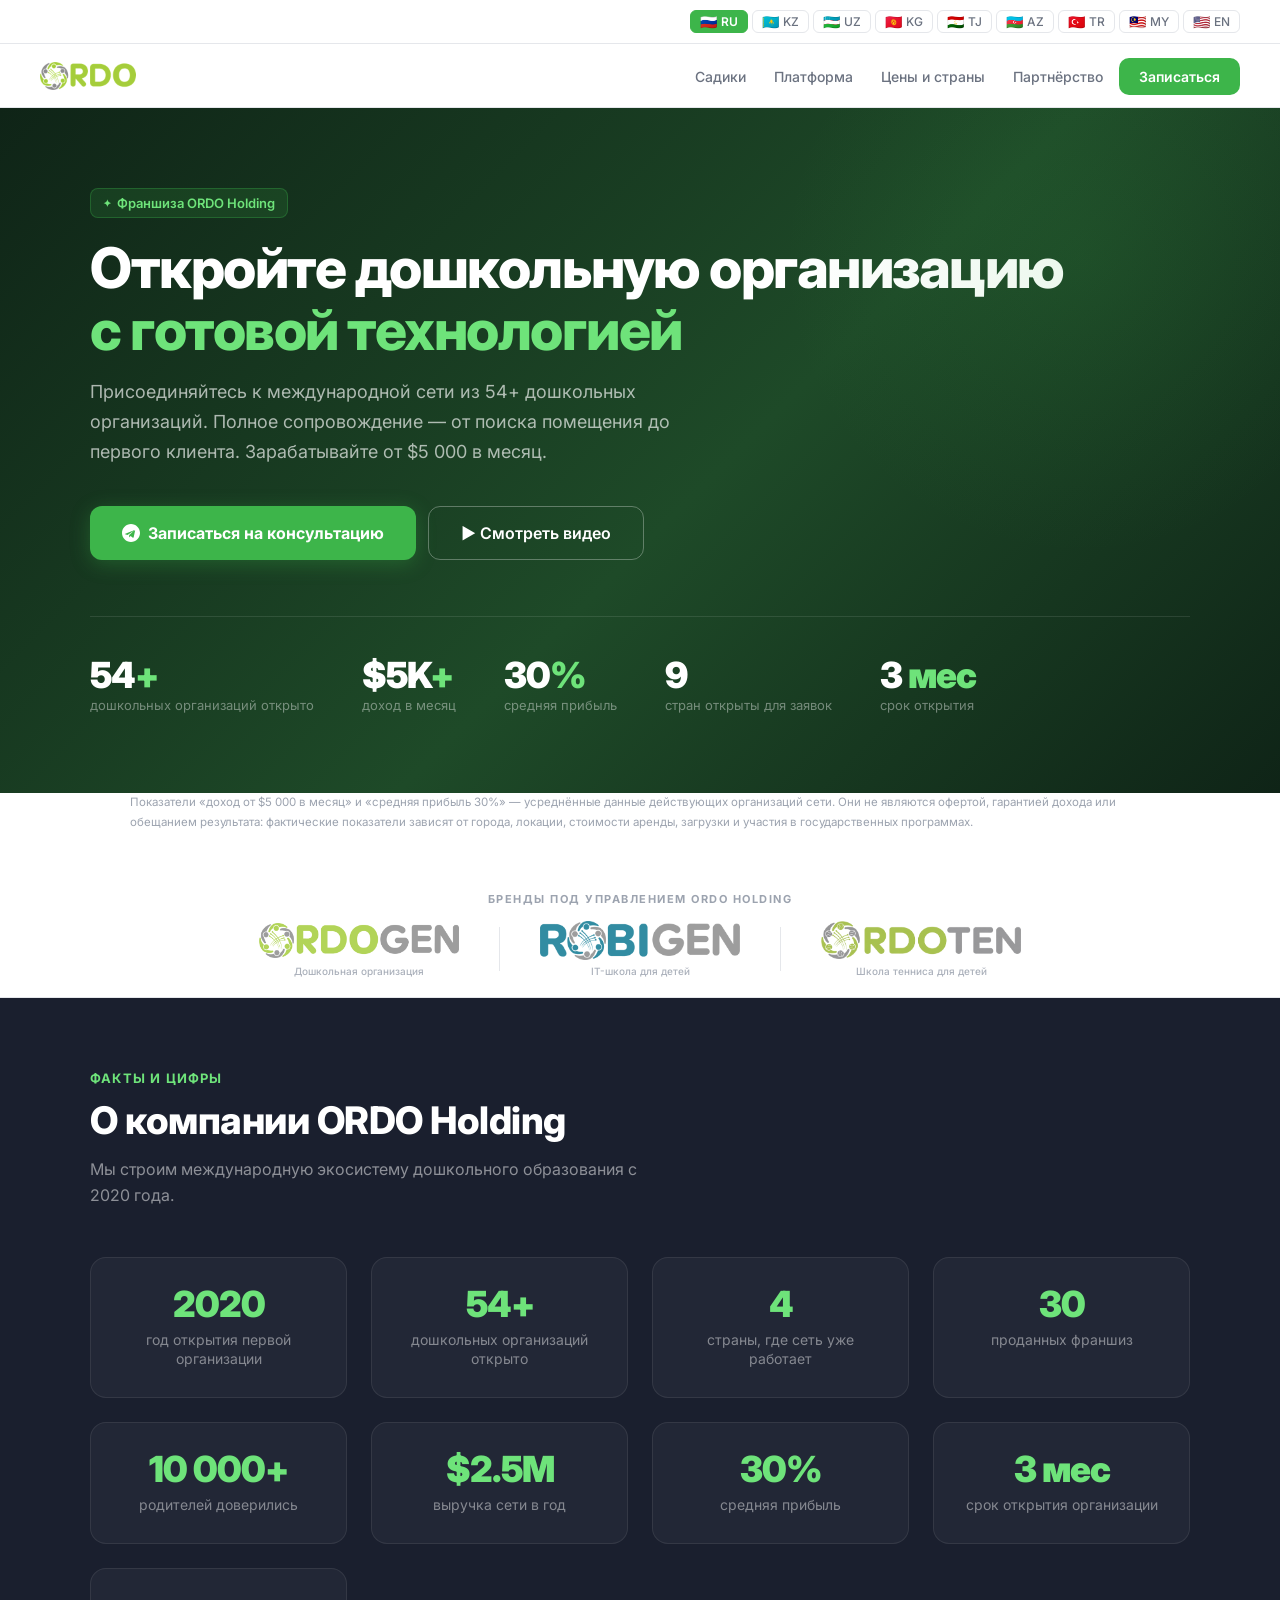
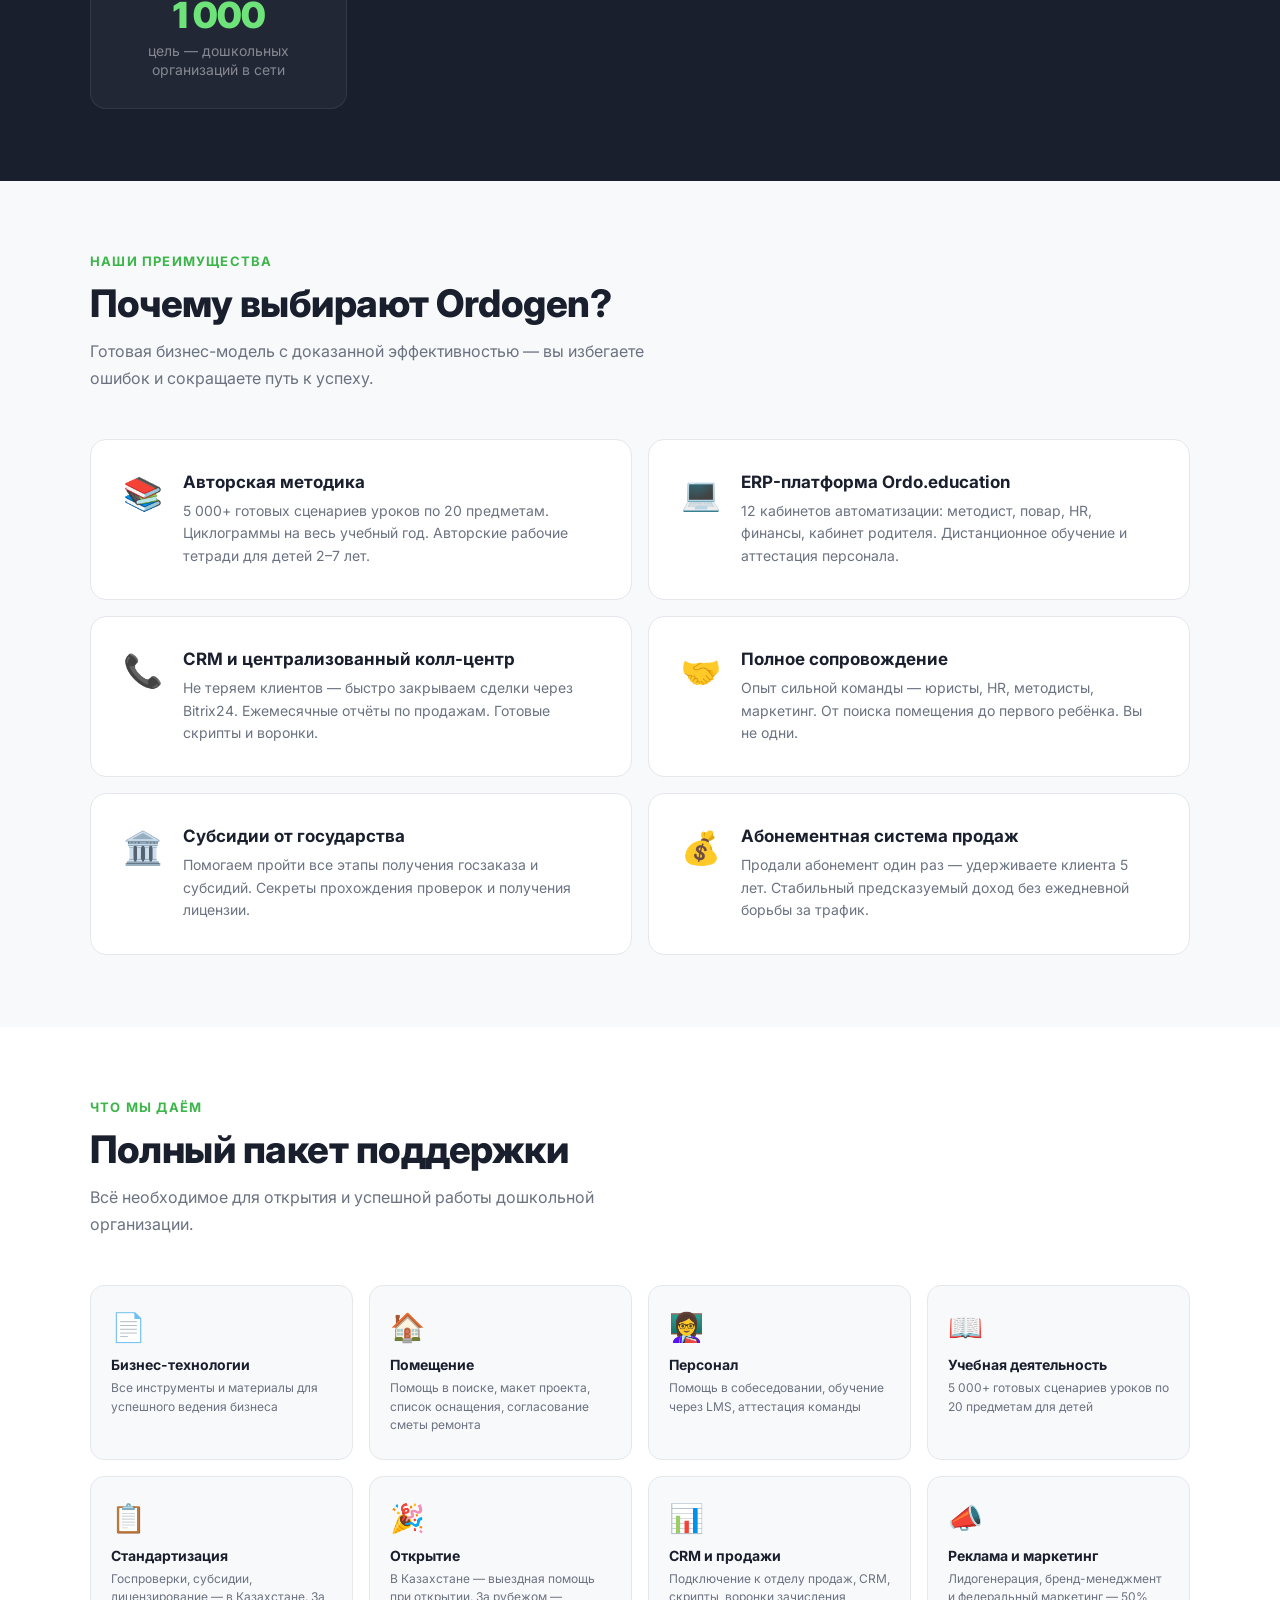
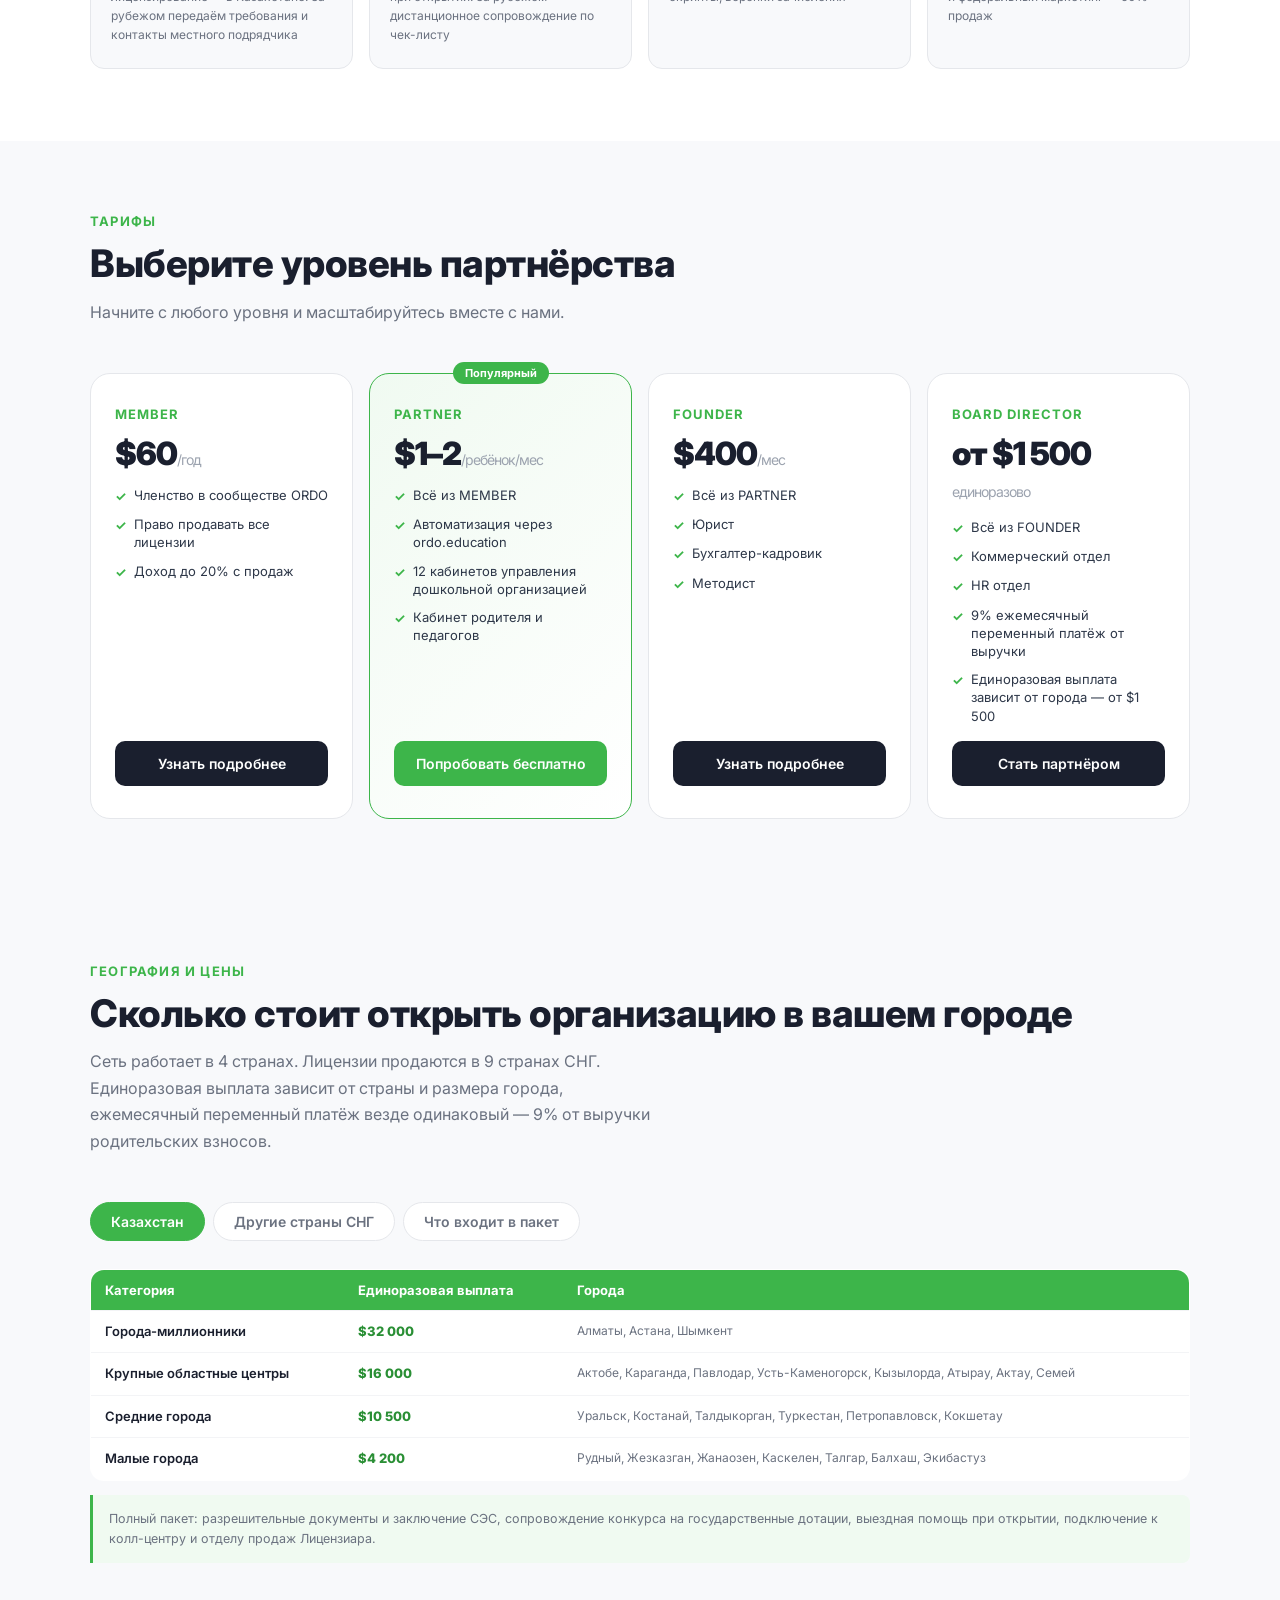
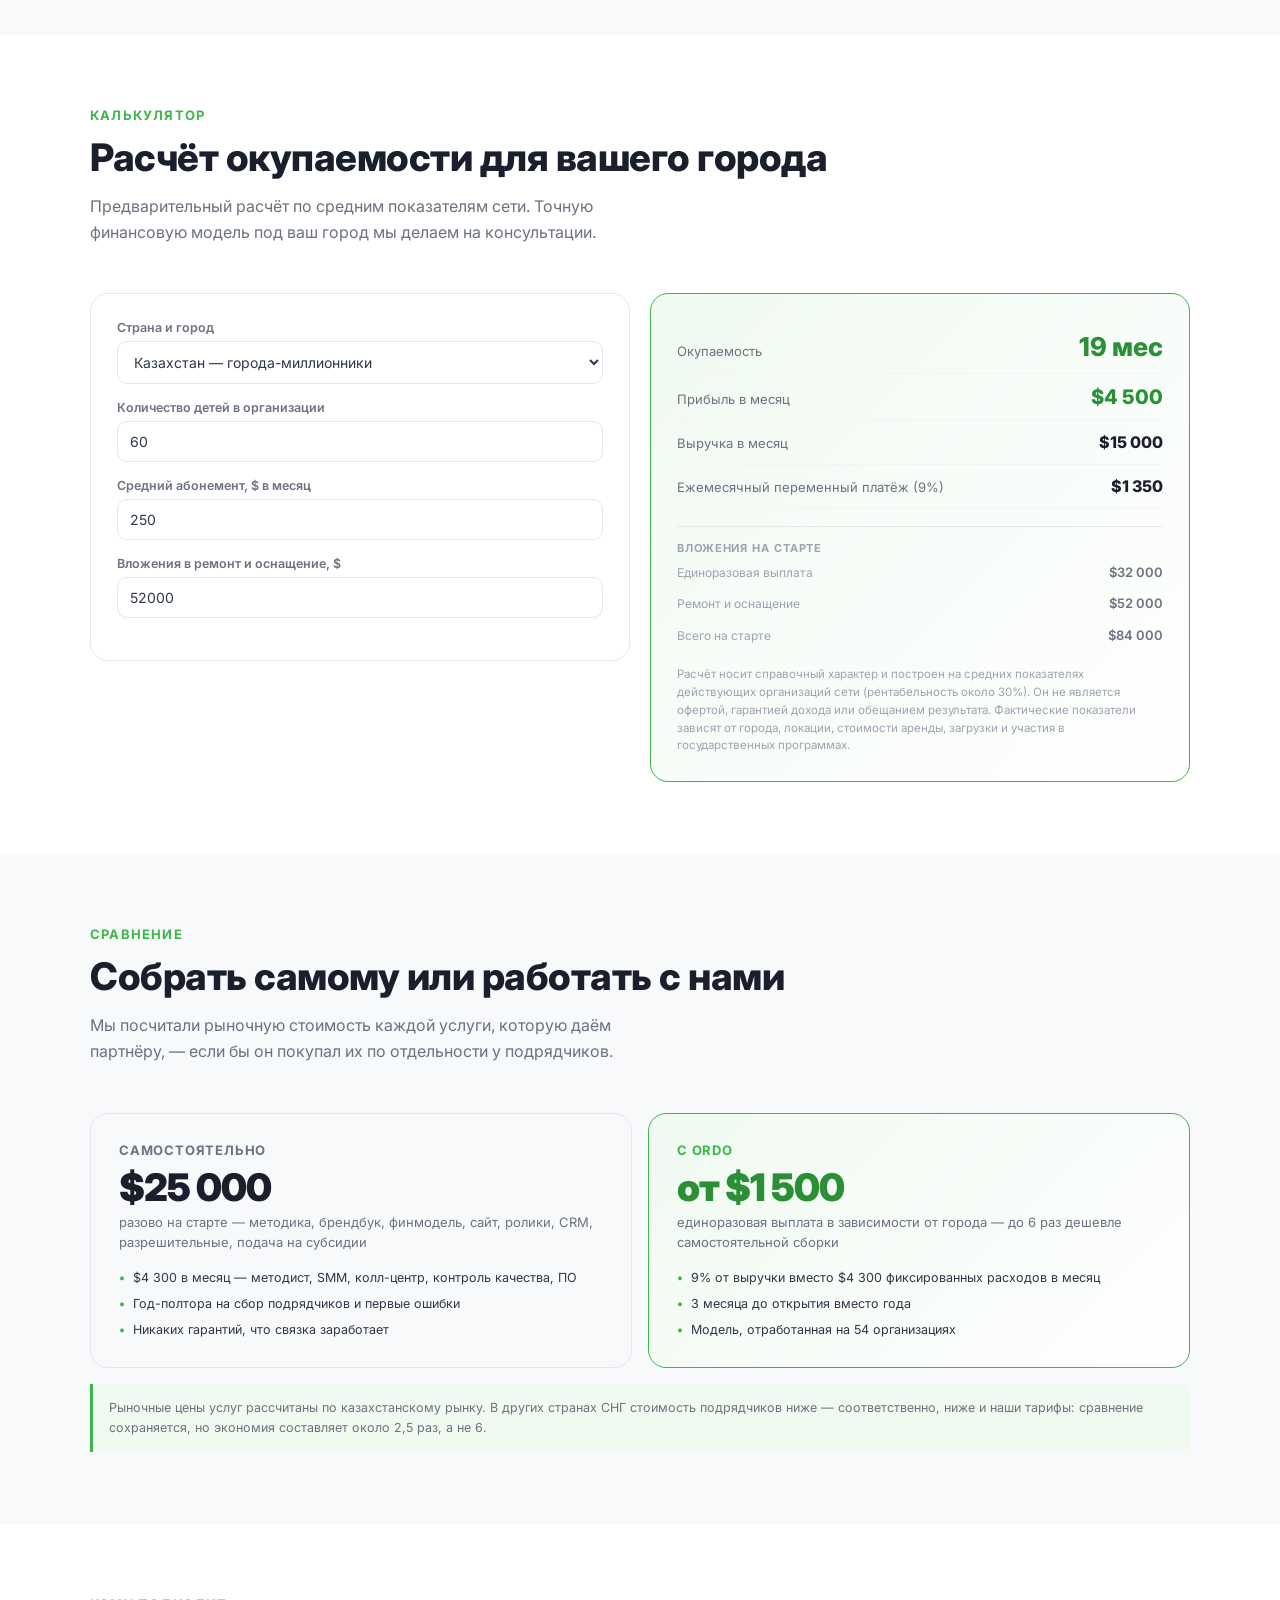
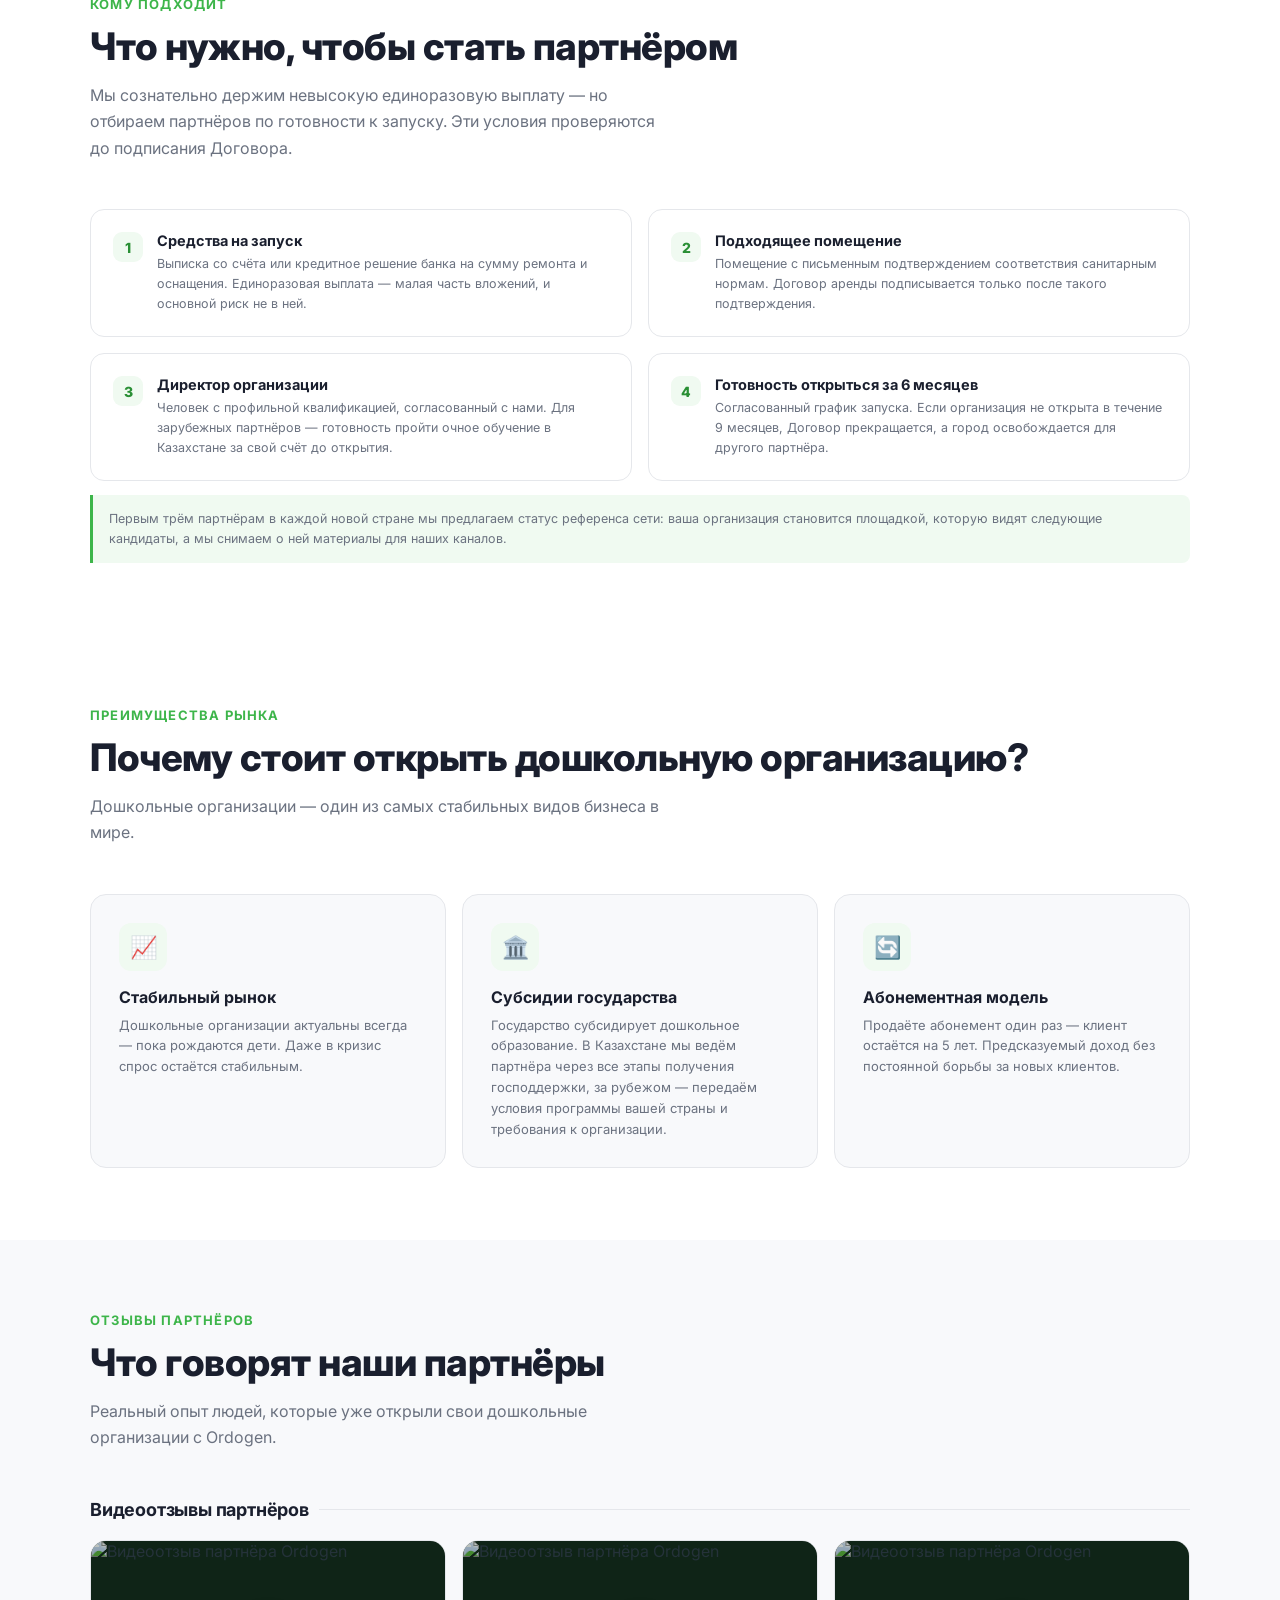
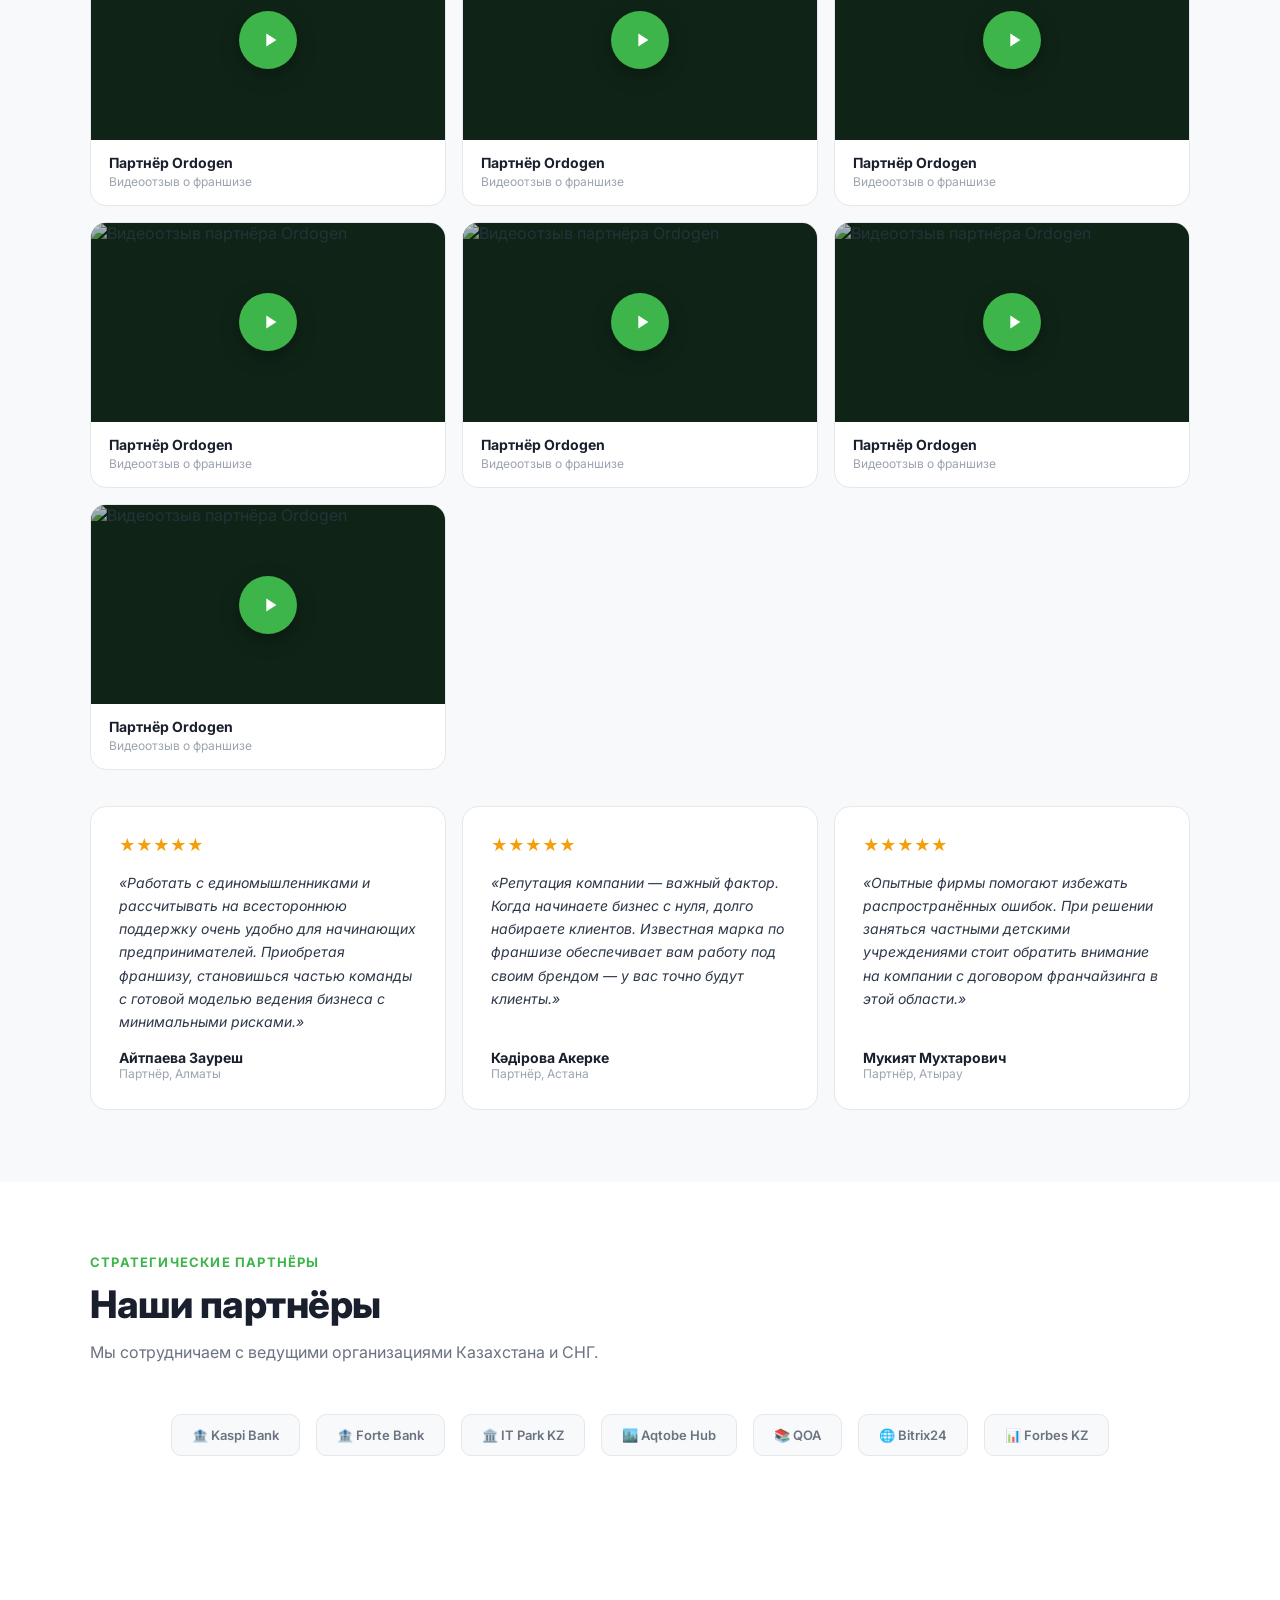
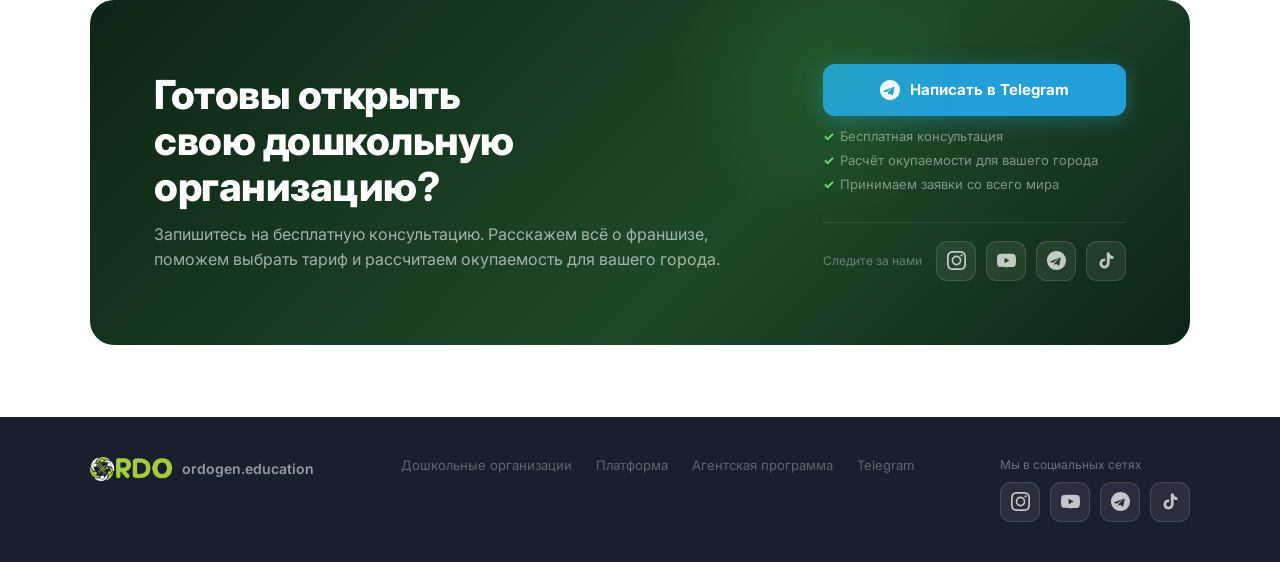
==== index.html @ 7f5507ae "Add files via upload" ====
<!DOCTYPE html>
<html lang="ru">
<head>
<meta charset="UTF-8">
<meta name="viewport" content="width=device-width, initial-scale=1.0">
<title>Франшиза Ordogen — ORDO Holding</title>
<meta name="description" content="Откройте дошкольную организацию с франшизой Ordogen. Доход от $5 000/мес. 54 дошкольных организации в 4 странах. Полное сопровождение.">
<link href="https://fonts.googleapis.com/css2?family=Inter:wght@300;400;500;600;700;800;900&display=swap" rel="stylesheet">
<style>
:root{
  --green:#3db54a;--green-d:#2a8f35;--green-l:#f0faf1;--green-m:#d4f0d7;
  --blue:#4a90d9;--dark:#1a1f2e;--text:#2d3748;--gray:#6b7280;
  --lgray:#9ca3af;--bg:#f8f9fb;--white:#fff;--border:#e5e7eb;
  --border-l:#f3f4f6;--gold:#f59e0b;
}
*{margin:0;padding:0;box-sizing:border-box;}
html{scroll-behavior:smooth;}
body{font-family:'Inter',sans-serif;color:var(--text);background:var(--white);overflow-x:hidden;-webkit-font-smoothing:antialiased;}

/* TOP BAR */
.top-bar{background:var(--white);border-bottom:1px solid var(--border);padding:0 40px;height:44px;display:flex;align-items:center;justify-content:space-between;}
.top-bar-left{display:flex;align-items:center;gap:6px;font-size:13px;color:var(--gray);}
.top-bar{justify-content:flex-end;}
.lang-group{display:flex;align-items:center;gap:4px;flex-wrap:wrap;}
.lang-btn{background:transparent;border:1px solid var(--border);color:var(--gray);padding:3px 9px;border-radius:6px;cursor:pointer;font-family:'Inter',sans-serif;font-size:12px;font-weight:500;transition:all .15s;display:flex;align-items:center;gap:4px;}
.lang-btn:hover{border-color:var(--green);color:var(--green);}
.lang-btn.active{background:var(--green);border-color:var(--green);color:#fff;font-weight:600;}
.lang-flag{font-size:14px;line-height:1;}

/* NAV */
nav{background:rgba(255,255,255,.95);backdrop-filter:blur(10px);border-bottom:1px solid var(--border);padding:0 40px;height:64px;display:flex;align-items:center;justify-content:space-between;position:sticky;top:0;z-index:100;}
.nav-logo{text-decoration:none;display:block;height:28px;width:96px;background:url('[data-uri]') no-repeat left center/contain;font-size:0;line-height:0;color:transparent;flex-shrink:0;}
.nav-links{display:flex;align-items:center;gap:4px;list-style:none;}
.nav-links a{text-decoration:none;color:var(--gray);font-size:14px;font-weight:500;padding:6px 12px;border-radius:8px;transition:all .15s;}
.nav-links a:hover{color:var(--dark);background:var(--bg);}
.nav-cta{background:var(--green);color:#fff!important;padding:10px 20px!important;border-radius:10px!important;font-weight:600!important;}
.nav-cta:hover{background:var(--green-d)!important;}

/* HERO */
.hero{background:linear-gradient(135deg,#0f2417 0%,#1e4a28 55%,#0f2417 100%);padding:80px 40px;position:relative;overflow:hidden;}
.hero::before{content:'';position:absolute;top:-150px;right:-100px;width:600px;height:600px;background:radial-gradient(circle,rgba(61,181,74,.1) 0%,transparent 70%);border-radius:50%;pointer-events:none;}
.hero-inner{max-width:1100px;margin:0 auto;}
.hero-tag{display:inline-flex;align-items:center;gap:6px;background:rgba(61,181,74,.15);border:1px solid rgba(61,181,74,.3);color:#6ee37a;font-size:13px;font-weight:600;padding:6px 12px;border-radius:8px;margin-bottom:20px;}
.hero-tag::before{content:'✦';font-size:10px;}
.hero h1{font-size:clamp(30px,5vw,56px);font-weight:800;color:#fff;line-height:1.1;letter-spacing:-1.5px;margin-bottom:16px;}
.hero h1 .green{color:#6ee37a;}
.hero-sub{font-size:18px;color:rgba(255,255,255,.65);line-height:1.65;max-width:600px;margin-bottom:40px;}
.hero-btns{display:flex;gap:12px;flex-wrap:wrap;margin-bottom:56px;}
.btn-primary{background:var(--green);color:#fff;padding:16px 32px;border-radius:12px;font-size:16px;font-weight:700;text-decoration:none;display:inline-flex;align-items:center;gap:8px;transition:all .2s;box-shadow:0 4px 20px rgba(61,181,74,.3);}
.btn-primary:hover{background:var(--green-d);transform:translateY(-1px);}
.btn-outline-w{background:transparent;color:#fff;padding:16px 32px;border-radius:12px;border:1.5px solid rgba(255,255,255,.3);font-size:16px;font-weight:600;text-decoration:none;transition:all .2s;}
.btn-outline-w:hover{border-color:#fff;background:rgba(255,255,255,.08);}
.hero-stats{display:flex;gap:48px;flex-wrap:wrap;padding-top:40px;border-top:1px solid rgba(255,255,255,.1);}
.hero-stat-num{font-size:36px;font-weight:900;color:#fff;letter-spacing:-1px;line-height:1;}
.hero-stat-num .green{color:#6ee37a;}
.hero-stat-label{font-size:13px;color:rgba(255,255,255,.4);margin-top:4px;}

/* SECTION */
.section{padding:72px 40px;}
.si{max-width:1100px;margin:0 auto;}
.sl{font-size:13px;font-weight:700;letter-spacing:1.2px;text-transform:uppercase;color:var(--green);margin-bottom:12px;}
.st{font-size:clamp(24px,3vw,38px);font-weight:800;color:var(--dark);line-height:1.2;letter-spacing:-.5px;margin-bottom:12px;}
.ss{font-size:16px;color:var(--gray);line-height:1.65;max-width:580px;margin-bottom:48px;}

/* NUMBERS */
.nums{background:var(--dark);}
.nums .sl{color:#6ee37a;}
.nums .st{color:#fff;}
.nums .ss{color:rgba(255,255,255,.5);}
.nums-grid{display:grid;grid-template-columns:repeat(4,1fr);gap:24px;margin-top:0;}
.num-card{background:rgba(255,255,255,.04);border:1px solid rgba(255,255,255,.08);border-radius:16px;padding:28px 24px;text-align:center;transition:all .2s;}
.num-card:hover{background:rgba(61,181,74,.08);border-color:rgba(61,181,74,.3);}
.num-val{font-size:36px;font-weight:900;color:#6ee37a;letter-spacing:-1px;line-height:1;margin-bottom:8px;}
.num-label{font-size:14px;color:rgba(255,255,255,.45);line-height:1.4;}

/* WHY */
.why{background:var(--bg);}
.why-grid{display:grid;grid-template-columns:repeat(2,1fr);gap:16px;}
.why-card{background:var(--white);border:1.5px solid var(--border);border-radius:16px;padding:32px;display:flex;gap:20px;transition:all .2s;}
.why-card:hover{border-color:var(--green);background:var(--green-l);}
.why-icon{font-size:32px;flex-shrink:0;margin-top:2px;}
.why-card h3{font-size:17px;font-weight:700;color:var(--dark);margin-bottom:8px;}
.why-card p{font-size:14px;color:var(--gray);line-height:1.6;}

/* SERVICES */
.services{background:var(--white);}
.serv-grid{display:grid;grid-template-columns:repeat(4,1fr);gap:16px;}
.serv-card{background:var(--bg);border:1.5px solid var(--border);border-radius:14px;padding:24px 20px;transition:all .2s;}
.serv-card:hover{border-color:var(--green);background:var(--green-l);transform:translateY(-2px);}
.serv-icon{font-size:28px;margin-bottom:12px;}
.serv-card h4{font-size:14px;font-weight:700;color:var(--dark);margin-bottom:6px;}
.serv-card p{font-size:12px;color:var(--gray);line-height:1.55;}

/* PRICING */
.pricing{background:var(--bg);}
.price-grid{display:grid;grid-template-columns:repeat(4,1fr);gap:16px;}
.price-card{background:var(--white);border:1.5px solid var(--border);border-radius:20px;padding:32px 24px;display:flex;flex-direction:column;gap:16px;transition:all .2s;position:relative;}
.price-card:hover{transform:translateY(-4px);box-shadow:0 12px 40px rgba(0,0,0,.1);}
.price-card.featured{border-color:var(--green);background:linear-gradient(135deg,var(--green-l) 0%,#fff 100%);}
.price-card.featured::before{content:'Популярный';position:absolute;top:-12px;left:50%;transform:translateX(-50%);background:var(--green);color:#fff;font-size:11px;font-weight:700;padding:4px 12px;border-radius:100px;white-space:nowrap;}
.price-tier{font-size:13px;font-weight:700;letter-spacing:1px;text-transform:uppercase;color:var(--green);}
.price-val{font-size:32px;font-weight:900;color:var(--dark);letter-spacing:-1px;line-height:1;}
.price-val span{font-size:14px;font-weight:400;color:var(--lgray);}
.price-features{display:flex;flex-direction:column;gap:10px;flex:1;}
.price-feat{font-size:13px;color:var(--text);display:flex;align-items:flex-start;gap:8px;line-height:1.4;}
.price-feat::before{content:'✓';color:var(--green);font-weight:700;flex-shrink:0;margin-top:1px;}
.price-btn{background:var(--green);color:#fff;padding:14px;border-radius:10px;text-align:center;text-decoration:none;font-weight:600;font-size:14px;transition:all .2s;display:block;}
.price-btn:hover{background:var(--green-d);}
.price-card:not(.featured) .price-btn{background:var(--dark);}
.price-card:not(.featured) .price-btn:hover{background:#374151;}

/* ADVANTAGES */
.advantages{background:var(--white);}
.adv-grid{display:grid;grid-template-columns:repeat(3,1fr);gap:16px;}
.adv-card{background:var(--bg);border:1.5px solid var(--border);border-radius:16px;padding:28px;transition:all .2s;}
.adv-card:hover{border-color:var(--green);background:var(--green-l);}
.adv-icon{width:48px;height:48px;background:var(--green-l);border-radius:12px;display:flex;align-items:center;justify-content:center;font-size:22px;margin-bottom:16px;}
.adv-card h4{font-size:16px;font-weight:700;color:var(--dark);margin-bottom:8px;}
.adv-card p{font-size:13px;color:var(--gray);line-height:1.6;}

/* REVIEWS */
.reviews{background:var(--bg);}
.rev-grid{display:grid;grid-template-columns:repeat(3,1fr);gap:16px;}
.rev-card{background:var(--white);border:1.5px solid var(--border);border-radius:16px;padding:28px;display:flex;flex-direction:column;gap:16px;}
.rev-stars{color:var(--gold);font-size:16px;}
.rev-text{font-size:14px;color:var(--text);line-height:1.65;flex:1;font-style:italic;}
.rev-author{font-size:14px;font-weight:700;color:var(--dark);}
.rev-role{font-size:12px;color:var(--lgray);}

/* PARTNERS */
.partners{background:var(--white);}
.partners-logos{display:flex;flex-wrap:wrap;gap:16px;align-items:center;justify-content:center;margin-top:0;}
.partner-logo{background:var(--bg);border:1px solid var(--border);border-radius:10px;padding:12px 20px;font-size:13px;font-weight:600;color:var(--gray);display:flex;align-items:center;gap:6px;}

/* CTA */
.cta-s{padding:72px 40px;background:var(--white);}
.cta-box{background:linear-gradient(135deg,#0f2417 0%,#1e4a28 60%,#0f2417 100%);border-radius:24px;padding:64px;display:grid;grid-template-columns:1fr auto;gap:48px;align-items:center;position:relative;overflow:hidden;max-width:1100px;margin:0 auto;}
.cta-box::before{content:'';position:absolute;top:-80px;right:20%;width:300px;height:300px;background:radial-gradient(circle,rgba(61,181,74,.15) 0%,transparent 70%);border-radius:50%;}
.cta-text h2{font-size:clamp(24px,3.5vw,40px);font-weight:800;color:#fff;letter-spacing:-.5px;line-height:1.15;margin-bottom:12px;}
.cta-text p{font-size:16px;color:rgba(255,255,255,.6);line-height:1.6;}
.cta-actions{display:flex;flex-direction:column;gap:12px;min-width:260px;}
.btn-tg{background:#229ED9;color:#fff;padding:16px 28px;border-radius:12px;font-size:15px;font-weight:700;text-decoration:none;display:inline-flex;align-items:center;gap:10px;justify-content:center;box-shadow:0 4px 20px rgba(34,158,217,.4);transition:all .2s;}
.btn-tg:hover{background:#1a8bc2;transform:translateY(-1px);}
.btn-tg svg{width:20px;height:20px;fill:#fff;flex-shrink:0;}
.trust-items{display:flex;flex-direction:column;gap:8px;}
.trust-item{font-size:13px;color:rgba(255,255,255,.45);display:flex;align-items:center;gap:6px;}
.trust-item::before{content:'✓';color:#6ee37a;font-weight:700;}

/* FOOTER */
footer{background:var(--dark);padding:40px;}
.footer-in{max-width:1100px;margin:0 auto;display:flex;justify-content:space-between;align-items:center;flex-wrap:wrap;gap:16px;}
.footer-logo{display:flex;align-items:center;gap:10px;font-size:14px;font-weight:600;color:rgba(255,255,255,.55);}
.footer-logo i{display:block;height:24px;width:82px;background:url('[data-uri]') no-repeat left center/contain;flex-shrink:0;}
.footer-links{display:flex;gap:24px;flex-wrap:wrap;}
.footer-links a{font-size:13px;color:rgba(255,255,255,.3);text-decoration:none;transition:color .2s;}
.footer-links a:hover{color:rgba(255,255,255,.7);}

/* SOCIAL */
.social-row{display:flex;align-items:center;gap:10px;flex-wrap:wrap;}
.social-btn{width:40px;height:40px;border-radius:11px;display:flex;align-items:center;justify-content:center;background:rgba(255,255,255,.07);border:1px solid rgba(255,255,255,.12);transition:all .18s;text-decoration:none;}
.social-btn svg{width:19px;height:19px;fill:rgba(255,255,255,.72);transition:fill .18s;}
.social-btn:hover{background:var(--green);border-color:var(--green);transform:translateY(-2px);}
.social-btn:hover svg{fill:#fff;}
.social-label{font-size:12px;color:rgba(255,255,255,.35);margin-right:4px;}
.cta-social{display:flex;align-items:center;gap:10px;flex-wrap:wrap;margin-top:18px;padding-top:18px;border-top:1px solid rgba(255,255,255,.1);}
.footer-in{align-items:flex-start;}
.footer-social{display:flex;flex-direction:column;gap:10px;}
@media(max-width:768px){.footer-social{width:100%;}}

/* VIDEO REVIEWS */
.vid-head{display:flex;align-items:center;gap:10px;margin:4px 0 20px;}
.vid-head h3{font-size:18px;font-weight:700;color:var(--dark);letter-spacing:-.2px;}
.vid-head:after{content:"";flex:1;height:1px;background:var(--border);}
.vid-grid{display:grid;grid-template-columns:repeat(3,1fr);gap:16px;margin-bottom:36px;}
.vid-card{background:var(--white);border:1.5px solid var(--border);border-radius:16px;overflow:hidden;display:flex;flex-direction:column;transition:all .2s;}
.vid-card:hover{border-color:var(--green);box-shadow:0 10px 28px rgba(61,181,74,.13);transform:translateY(-2px);}
.vid-thumb{position:relative;width:100%;aspect-ratio:16/9;background:#0f2417;cursor:pointer;overflow:hidden;}
.vid-thumb img{width:100%;height:100%;object-fit:cover;display:block;transition:transform .35s;}
.vid-card:hover .vid-thumb img{transform:scale(1.05);}
.vid-thumb iframe{width:100%;height:100%;border:0;display:block;}
.vid-play{position:absolute;inset:0;display:flex;align-items:center;justify-content:center;background:rgba(15,36,23,.28);transition:background .2s;}
.vid-thumb:hover .vid-play{background:rgba(15,36,23,.44);}
.vid-play span{width:58px;height:58px;border-radius:50%;background:var(--green);display:flex;align-items:center;justify-content:center;box-shadow:0 6px 20px rgba(0,0,0,.32);transition:transform .2s;}
.vid-thumb:hover .vid-play span{transform:scale(1.08);}
.vid-play svg{width:22px;height:22px;fill:#fff;margin-left:3px;}
.vid-meta{padding:14px 18px 16px;display:flex;flex-direction:column;gap:3px;}
.vid-name{font-size:14px;font-weight:700;color:var(--dark);}
.vid-role{font-size:12px;color:var(--lgray);}
@media(max-width:1024px){.vid-grid{grid-template-columns:1fr 1fr;}}
@media(max-width:640px){.vid-grid{grid-template-columns:1fr;}}

/* RESPONSIVE */
@media(max-width:1024px){.nums-grid{grid-template-columns:repeat(2,1fr);}.price-grid{grid-template-columns:repeat(2,1fr);}.serv-grid{grid-template-columns:repeat(2,1fr);}}
@media(max-width:768px){.why-grid{grid-template-columns:1fr;}.adv-grid{grid-template-columns:1fr 1fr;}.rev-grid{grid-template-columns:1fr;}.cta-box{grid-template-columns:1fr;gap:32px;padding:40px;}.top-bar,.nav,.section,.hero,.cta-s{padding-left:20px;padding-right:20px;}footer{padding:32px 20px;}.footer-in{flex-direction:column;align-items:flex-start;}}
@media(max-width:540px){.nav-logo{height:23px;width:79px;}.footer-logo i{height:20px;width:69px;}.nums-grid{grid-template-columns:1fr 1fr;}.price-grid{grid-template-columns:1fr;}.serv-grid{grid-template-columns:1fr 1fr;}.adv-grid{grid-template-columns:1fr;}.hero-stats{gap:24px;}}

/* === ГЕОГРАФИЯ И ЦЕНЫ === */
.geo-toggle{display:flex;gap:8px;margin-bottom:28px;flex-wrap:wrap;}
.geo-tab{background:var(--white);border:1.5px solid var(--border);color:var(--gray);padding:10px 20px;border-radius:100px;cursor:pointer;font-family:'Inter',sans-serif;font-size:14px;font-weight:600;transition:all .15s;}
.geo-tab:hover{border-color:var(--green);color:var(--green);}
.geo-tab.active{background:var(--green);border-color:var(--green);color:#fff;}
.geo-pane{display:none;}
.geo-pane.active{display:block;}
.ptable{width:100%;border-collapse:collapse;background:var(--white);border:1.5px solid var(--border);border-radius:14px;overflow:hidden;font-size:13px;}
.ptable thead th{background:var(--green);color:#fff;font-weight:700;text-align:left;padding:12px 14px;font-size:13px;}
.ptable td{padding:11px 14px;border-top:1px solid var(--border-l);color:var(--text);vertical-align:top;line-height:1.5;}
.ptable tbody tr:hover{background:var(--green-l);}
.ptable .pcat{font-weight:600;color:var(--dark);white-space:nowrap;}
.ptable .pprice{font-weight:800;color:var(--green-d);white-space:nowrap;}
.ptable .pcities{color:var(--gray);font-size:12px;}
.pnote{font-size:12.5px;color:var(--gray);line-height:1.6;margin-top:14px;padding:14px 16px;background:var(--green-l);border-left:3px solid var(--green);border-radius:0 8px 8px 0;}
.pnote.warn{background:#fff7ed;border-left-color:var(--gold);}

/* === КАЛЬКУЛЯТОР === */
.calc-wrap{display:grid;grid-template-columns:1fr 1fr;gap:20px;align-items:start;}
.calc-box{background:var(--white);border:1.5px solid var(--border);border-radius:18px;padding:26px;}
.calc-box.res{background:linear-gradient(135deg,var(--green-l) 0%,#fff 100%);border-color:var(--green);}
.calc-field{margin-bottom:16px;}
.calc-field label{display:block;font-size:12.5px;font-weight:600;color:var(--gray);margin-bottom:6px;}
.calc-field select,.calc-field input{width:100%;padding:11px 12px;border:1.5px solid var(--border);border-radius:10px;font-family:'Inter',sans-serif;font-size:14px;color:var(--text);background:var(--white);}
.calc-field select:focus,.calc-field input:focus{outline:none;border-color:var(--green);}
.calc-row{display:flex;justify-content:space-between;align-items:baseline;padding:11px 0;border-bottom:1px solid var(--border-l);gap:12px;}
.calc-row:last-child{border-bottom:none;}
.calc-row .k{font-size:13px;color:var(--gray);line-height:1.4;}
.calc-row .v{font-size:16px;font-weight:800;color:var(--dark);white-space:nowrap;}
.calc-row.hero-row .v{font-size:26px;color:var(--green-d);}
.calc-row.big-row .v{font-size:20px;color:var(--green-d);}
.calc-sec{font-size:11px;font-weight:700;letter-spacing:.9px;text-transform:uppercase;color:var(--lgray);margin:18px 0 2px;padding-top:14px;border-top:1px solid var(--border);}
.calc-row.sub{padding:7px 0;border-bottom:none;}
.calc-row.sub .k{font-size:12px;color:var(--lgray);}
.calc-row.sub .v{font-size:13px;font-weight:600;color:var(--gray);}
.calc-row.save .v{color:var(--green-d);}
.calc-disc{font-size:11.5px;color:var(--lgray);line-height:1.55;margin-top:14px;}

/* === СРАВНЕНИЕ === */
.cmp-grid{display:grid;grid-template-columns:1fr 1fr;gap:16px;margin-bottom:16px;}
.cmp-card{border-radius:18px;padding:28px;border:1.5px solid var(--border);background:var(--bg);}
.cmp-card.win{border-color:var(--green);background:linear-gradient(135deg,var(--green-l) 0%,#fff 100%);}
.cmp-h{font-size:13px;font-weight:700;letter-spacing:.8px;text-transform:uppercase;color:var(--gray);margin-bottom:10px;}
.cmp-card.win .cmp-h{color:var(--green);}
.cmp-v{font-size:38px;font-weight:900;color:var(--dark);letter-spacing:-1px;line-height:1;margin-bottom:6px;}
.cmp-card.win .cmp-v{color:var(--green-d);}
.cmp-s{font-size:13px;color:var(--gray);line-height:1.6;}
.cmp-list{display:flex;flex-direction:column;gap:8px;margin-top:16px;}
.cmp-li{font-size:12.5px;color:var(--text);display:flex;gap:8px;line-height:1.45;}
.cmp-li::before{content:'•';color:var(--green);font-weight:700;}

/* === КВАЛИФИКАЦИЯ === */
.q-grid{display:grid;grid-template-columns:repeat(2,1fr);gap:16px;}
.q-card{background:var(--white);border:1.5px solid var(--border);border-radius:14px;padding:22px;display:flex;gap:14px;align-items:flex-start;}
.q-num{width:30px;height:30px;border-radius:9px;background:var(--green-l);color:var(--green-d);font-weight:800;font-size:14px;display:flex;align-items:center;justify-content:center;flex-shrink:0;}
.q-card h4{font-size:14.5px;font-weight:700;color:var(--dark);margin-bottom:5px;}
.q-card p{font-size:12.5px;color:var(--gray);line-height:1.6;}
.disclaimer{max-width:1100px;margin:0 auto;padding:0 40px 40px;font-size:11.5px;color:var(--lgray);line-height:1.7;}
@media(max-width:900px){
  .calc-wrap,.cmp-grid,.q-grid{grid-template-columns:1fr;}
  .ptable{font-size:12px;}
  .ptable td,.ptable thead th{padding:9px 10px;}
  .ptable .pcities{display:none;}
}


/* ============ МОБИЛЬНАЯ АДАПТАЦИЯ ============ */
html,body{max-width:100%;overflow-x:hidden;}
img,svg,iframe,video,table{max-width:100%;}
.si,.hero-inner,.footer-in,.cta-box{min-width:0;}
.price-card,.serv-card,.adv-card,.rev-card,.q-card,.cmp-card,.calc-box,.num-card{min-width:0;}

@media(max-width:900px){
  /* верхняя панель языков */
  .top-bar{height:auto;min-height:40px;padding:5px 14px;justify-content:center;}
  .lang-group{justify-content:center;gap:3px;}
  .lang-btn{padding:3px 7px;font-size:11px;}
  .lang-flag{font-size:12px;}

  /* навигация: две строки вместо переполнения */
  nav{height:auto;min-height:56px;padding:8px 16px;flex-wrap:wrap;row-gap:6px;}
  .nav-links{flex-wrap:wrap;justify-content:flex-end;gap:2px;}
  .nav-links a{font-size:13px;padding:5px 8px;}
  .nav-cta{padding:8px 14px!important;font-size:13px;}

  /* герой */
  .hero{padding:44px 18px;}
  .hero h1{font-size:clamp(26px,7vw,38px);}
  .hero-sub{font-size:15px;}
  .hero-btns{margin-bottom:36px;gap:10px;}
  .hero-btns a{width:100%;justify-content:center;}
  .hero-stats{gap:20px 28px;padding-top:28px;}
  .hero-stat-num{font-size:30px;}
  .hero-stat-label{font-size:12px;}

  /* секции */
  .section,.cta-s{padding:44px 18px;}
  .st{font-size:clamp(22px,5.5vw,30px);}
  .ss{font-size:15px;margin-bottom:28px;}
  .disclaimer{padding:0 18px 28px;}

  /* сетки */
  .nums-grid,.serv-grid,.adv-grid,.why-grid,.price-grid,.rev-grid,
  .calc-wrap,.cmp-grid,.q-grid{grid-template-columns:1fr!important;}
  .nums-grid,.serv-grid{grid-template-columns:1fr 1fr!important;}
  .num-val{font-size:28px;}

  /* тарифные карточки */
  .price-card{padding:24px 20px;}
  .price-val{font-size:26px;}

  /* таблица цен: скрываем колонку городов целиком */
  .ptable{font-size:12.5px;}
  .ptable td,.ptable thead th{padding:9px 10px;}
  .ptable td:nth-child(3),.ptable th:nth-child(3){display:none;}
  .ptable .pcat{white-space:normal;}
  .geo-tab{padding:9px 14px;font-size:13px;flex:1 1 auto;}

  /* калькулятор: 16px против автозума iOS */
  .calc-box{padding:20px;}
  .calc-field select,.calc-field input{font-size:16px;}
  .calc-row .v{font-size:15px;}
  .calc-row.hero-row .v{font-size:22px;}

  /* сравнение и квалификация */
  .cmp-card{padding:22px;}
  .cmp-v{font-size:30px;}
  .q-card{padding:18px;}

  /* нижний блок */
  .cta-box{padding:32px 22px;border-radius:18px;gap:24px;}
  .cta-actions{min-width:0;width:100%;}
  .btn-tg{width:100%;}
  footer{padding:28px 18px;}
  .footer-links{gap:14px;}
}

@media(max-width:600px){
  /* на узких экранах текстовые пункты меню прячем, оставляем логотип и CTA */
  .nav-links li:not(:last-child){display:none;}
  nav{justify-content:space-between;}
  .hero-stats{gap:18px 24px;}
  .hero-stats>div{flex:1 1 40%;}
  .serv-grid,.nums-grid{grid-template-columns:1fr!important;}
  .partner-logo{font-size:12px;padding:9px 14px;}
  .vid-head h3{font-size:16px;}
}

</style>
</head>
<body>

<!-- TOP BAR -->
<div class="top-bar">
  <div class="top-bar-left"></div>
  <div class="lang-group">
    <button class="lang-btn active" onclick="setLang('ru',this)"><span class="lang-flag">🇷🇺</span>RU</button>
    <button class="lang-btn" onclick="setLang('kz',this)"><span class="lang-flag">🇰🇿</span>KZ</button>
    <button class="lang-btn" onclick="setLang('uz',this)"><span class="lang-flag">🇺🇿</span>UZ</button>
    <button class="lang-btn" onclick="setLang('ky',this)"><span class="lang-flag">🇰🇬</span>KG</button>
    <button class="lang-btn" onclick="setLang('tj',this)"><span class="lang-flag">🇹🇯</span>TJ</button>
    <button class="lang-btn" onclick="setLang('az',this)"><span class="lang-flag">🇦🇿</span>AZ</button>
    <button class="lang-btn" onclick="setLang('tr',this)"><span class="lang-flag">🇹🇷</span>TR</button>
    <button class="lang-btn" onclick="setLang('ms',this)"><span class="lang-flag">🇲🇾</span>MY</button>
    <button class="lang-btn" onclick="setLang('en',this)"><span class="lang-flag">🇺🇸</span>EN</button>
  </div>
</div>

<!-- NAV -->
<nav>
  <a href="https://ordogen.education" class="nav-logo" aria-label="ORDO">ORDO</a>
  <ul class="nav-links">
    <li><a href="https://ordogen.education" data-i="nav1">Садики</a></li>
    <li><a href="https://ordo.education" data-i="nav2">Платформа</a></li>
    <li><a href="#geo" data-i="nav5">Цены и страны</a></li>
    <li><a href="https://aidabintazamat.github.io/ordo360-agent/" target="_blank" rel="noopener" data-i="nav3">Партнёрство</a></li>
    <li><a href="https://t.me/ordoholding" target="_blank" class="nav-cta" data-i="nav4">Записаться</a></li>
  </ul>
</nav>

<!-- HERO -->
<section class="hero">
  <div class="hero-inner">
    <div class="hero-tag" data-i="hero_tag">Франшиза ORDO Holding</div>
    <h1><span data-i="hero_h1a">Откройте дошкольную организацию</span><br><span class="green" data-i="hero_h1b">с готовой технологией</span></h1>
    <p class="hero-sub" data-i="hero_sub">Присоединяйтесь к международной сети из 54+ дошкольных организаций. Полное сопровождение — от поиска помещения до первого клиента. Зарабатывайте от $5 000 в месяц.</p>
    <div class="hero-btns">
      <a href="https://t.me/ordoholding" target="_blank" class="btn-primary">
        <svg width="18" height="18" viewBox="0 0 24 24" fill="white"><path d="M12 0C5.373 0 0 5.373 0 12s5.373 12 12 12 12-5.373 12-12S18.627 0 12 0zm5.562 8.248l-2.018 9.516c-.145.658-.537.818-1.084.508l-3-2.21-1.447 1.394c-.16.16-.295.295-.605.295l.213-3.053 5.56-5.023c.242-.213-.054-.333-.373-.12L7.26 14.723l-2.948-.924c-.64-.203-.654-.64.136-.953l11.52-4.44c.532-.194 1 .13.594.842z"/></svg>
        <span data-i="hero_btn1">Записаться на консультацию</span>
      </a>
      <a href="https://youtu.be/JLWUSZhWrKU" target="_blank" class="btn-outline-w" data-i="hero_btn2">▶ Смотреть видео</a>
    </div>
    <div class="hero-stats">
      <div><div class="hero-stat-num">54<span class="green">+</span></div><div class="hero-stat-label" data-i="hs1">дошкольных организаций открыто</div></div>
      <div><div class="hero-stat-num">$5K<span class="green">+</span></div><div class="hero-stat-label" data-i="hs2">доход в месяц</div></div>
      <div><div class="hero-stat-num">30<span class="green">%</span></div><div class="hero-stat-label" data-i="hs3">средняя прибыль</div></div>
      <div><div class="hero-stat-num">9</div><div class="hero-stat-label" data-i="hs4">стран открыты для заявок</div></div>
      <div><div class="hero-stat-num">3<span class="green"> мес</span></div><div class="hero-stat-label" data-i="hs5">срок открытия</div></div>
    </div>
  </div>
</section>
<div class="disclaimer" data-i="hero_disc">Показатели «доход от $5 000 в месяц» и «средняя прибыль 30%» — усреднённые данные действующих организаций сети. Они не являются офертой, гарантией дохода или обещанием результата: фактические показатели зависят от города, локации, стоимости аренды, загрузки и участия в государственных программах.</div>
<!-- BRANDS -->
<section style="padding:20px 40px;background:#fff;border-bottom:1px solid #e5e7eb;">
  <div style="max-width:1100px;margin:0 auto;">
    <p style="font-size:11px;font-weight:700;letter-spacing:1.5px;text-transform:uppercase;color:#9ca3af;margin-bottom:14px;text-align:center;" data-i="brands_label">Бренды под управлением ORDO Holding</p>
    <div style="display:flex;align-items:center;justify-content:center;gap:40px;flex-wrap:wrap;">
      <a href="https://ordogen.education" target="_blank" style="text-decoration:none;display:flex;flex-direction:column;align-items:center;gap:5px;opacity:.85;transition:opacity .2s;" onmouseover="this.style.opacity=1" onmouseout="this.style.opacity=.85">
        <img src="[data-uri]" alt="ORDOGEN" style="height:40px;width:auto;max-width:200px;object-fit:contain;display:block;">
        <span style="font-size:10px;color:#9ca3af;font-weight:500;" data-i="brand1_sub">Дошкольная организация</span>
      </a>
      <div style="width:1px;height:44px;background:#e5e7eb;"></div>
      <a href="#" style="text-decoration:none;display:flex;flex-direction:column;align-items:center;gap:5px;opacity:.85;transition:opacity .2s;" onmouseover="this.style.opacity=1" onmouseout="this.style.opacity=.85">
        <img src="[data-uri]" alt="ROBIGEN" style="height:40px;width:auto;max-width:200px;object-fit:contain;display:block;">
        <span style="font-size:10px;color:#9ca3af;font-weight:500;" data-i="brand3_sub">IT-школа для детей</span>
      </a>
      <div style="width:1px;height:44px;background:#e5e7eb;"></div>
      <a href="#" style="text-decoration:none;display:flex;flex-direction:column;align-items:center;gap:5px;opacity:.85;transition:opacity .2s;" onmouseover="this.style.opacity=1" onmouseout="this.style.opacity=.85">
        <img src="[data-uri]" alt="ORDOTEN" style="height:40px;width:auto;max-width:200px;object-fit:contain;display:block;">
        <span style="font-size:10px;color:#9ca3af;font-weight:500;" data-i="brand4_sub">Школа тенниса для детей</span>
      </a>
    </div>
  </div>
</section>


<!-- NUMBERS -->
<section class="section nums">
  <div class="si">
    <div class="sl" data-i="num_label">Факты и цифры</div>
    <h2 class="st" data-i="num_title">О компании ORDO Holding</h2>
    <p class="ss" data-i="num_sub">Мы строим международную экосистему дошкольного образования с 2020 года.</p>
    <div class="nums-grid">
      <div class="num-card"><div class="num-val">2020</div><div class="num-label" data-i="n1">год открытия первой организации</div></div>
      <div class="num-card"><div class="num-val">54+</div><div class="num-label" data-i="n2">дошкольных организаций открыто</div></div>
      <div class="num-card"><div class="num-val">4</div><div class="num-label" data-i="n9">страны, где сеть уже работает</div></div>
      <div class="num-card"><div class="num-val">30</div><div class="num-label" data-i="n3">проданных франшиз</div></div>
      <div class="num-card"><div class="num-val">10 000+</div><div class="num-label" data-i="n4">родителей доверились</div></div>
      <div class="num-card"><div class="num-val">$2.5M</div><div class="num-label" data-i="n5">выручка сети в год</div></div>
      <div class="num-card"><div class="num-val">30%</div><div class="num-label" data-i="n6">средняя прибыль</div></div>
      <div class="num-card"><div class="num-val">3 мес</div><div class="num-label" data-i="n7">срок открытия организации</div></div>
      <div class="num-card"><div class="num-val">1 000</div><div class="num-label" data-i="n8">цель — дошкольных организаций в сети</div></div>
    </div>
  </div>
</section>

<!-- WHY -->
<section class="section why">
  <div class="si">
    <div class="sl" data-i="why_label">Наши преимущества</div>
    <h2 class="st" data-i="why_title">Почему выбирают Ordogen?</h2>
    <p class="ss" data-i="why_sub">Готовая бизнес-модель с доказанной эффективностью — вы избегаете ошибок и сокращаете путь к успеху.</p>
    <div class="why-grid">
      <div class="why-card"><div class="why-icon">📚</div><div><h3 data-i="w1h">Авторская методика</h3><p data-i="w1p">5 000+ готовых сценариев уроков по 20 предметам. Циклограммы на весь учебный год. Авторские рабочие тетради для детей 2–7 лет.</p></div></div>
      <div class="why-card"><div class="why-icon">💻</div><div><h3 data-i="w2h">ERP-платформа Ordo.education</h3><p data-i="w2p">12 кабинетов автоматизации: методист, повар, HR, финансы, кабинет родителя. Дистанционное обучение и аттестация персонала.</p></div></div>
      <div class="why-card"><div class="why-icon">📞</div><div><h3 data-i="w3h">CRM и централизованный колл-центр</h3><p data-i="w3p">Не теряем клиентов — быстро закрываем сделки через Bitrix24. Ежемесячные отчёты по продажам. Готовые скрипты и воронки.</p></div></div>
      <div class="why-card"><div class="why-icon">🤝</div><div><h3 data-i="w4h">Полное сопровождение</h3><p data-i="w4p">Опыт сильной команды — юристы, HR, методисты, маркетинг. От поиска помещения до первого ребёнка. Вы не одни.</p></div></div>
      <div class="why-card"><div class="why-icon">🏛️</div><div><h3 data-i="w5h">Субсидии от государства</h3><p data-i="w5p">Помогаем пройти все этапы получения госзаказа и субсидий. Секреты прохождения проверок и получения лицензии.</p></div></div>
      <div class="why-card"><div class="why-icon">💰</div><div><h3 data-i="w6h">Абонементная система продаж</h3><p data-i="w6p">Продали абонемент один раз — удерживаете клиента 5 лет. Стабильный предсказуемый доход без ежедневной борьбы за трафик.</p></div></div>
    </div>
  </div>
</section>

<!-- SERVICES -->
<section class="section services">
  <div class="si">
    <div class="sl" data-i="serv_label">Что мы даём</div>
    <h2 class="st" data-i="serv_title">Полный пакет поддержки</h2>
    <p class="ss" data-i="serv_sub">Всё необходимое для открытия и успешной работы дошкольной организации.</p>
    <div class="serv-grid">
      <div class="serv-card"><div class="serv-icon">📄</div><h4 data-i="s1h">Бизнес-технологии</h4><p data-i="s1p">Все инструменты и материалы для успешного ведения бизнеса</p></div>
      <div class="serv-card"><div class="serv-icon">🏠</div><h4 data-i="s2h">Помещение</h4><p data-i="s2p">Помощь в поиске, макет проекта, список оснащения, согласование сметы ремонта</p></div>
      <div class="serv-card"><div class="serv-icon">👩‍🏫</div><h4 data-i="s3h">Персонал</h4><p data-i="s3p">Помощь в собеседовании, обучение через LMS, аттестация команды</p></div>
      <div class="serv-card"><div class="serv-icon">📖</div><h4 data-i="s4h">Учебная деятельность</h4><p data-i="s4p">5 000+ готовых сценариев уроков по 20 предметам для детей</p></div>
      <div class="serv-card"><div class="serv-icon">📋</div><h4 data-i="s5h">Стандартизация</h4><p data-i="s5p">Госпроверки, субсидии, лицензирование — в Казахстане. За рубежом передаём требования и контакты местного подрядчика</p></div>
      <div class="serv-card"><div class="serv-icon">🎉</div><h4 data-i="s6h">Открытие</h4><p data-i="s6p">В Казахстане — выездная помощь при открытии. За рубежом — дистанционное сопровождение по чек-листу</p></div>
      <div class="serv-card"><div class="serv-icon">📊</div><h4 data-i="s7h">CRM и продажи</h4><p data-i="s7p">Подключение к отделу продаж, CRM, скрипты, воронки зачисления</p></div>
      <div class="serv-card"><div class="serv-icon">📣</div><h4 data-i="s8h">Реклама и маркетинг</h4><p data-i="s8p">Лидогенерация, бренд-менеджмент и федеральный маркетинг — 50% продаж</p></div>
    </div>
  </div>
</section>

<!-- PRICING -->
<section class="section pricing">
  <div class="si">
    <div class="sl" data-i="pr_label">Тарифы</div>
    <h2 class="st" data-i="pr_title">Выберите уровень партнёрства</h2>
    <p class="ss" data-i="pr_sub">Начните с любого уровня и масштабируйтесь вместе с нами.</p>
    <div class="price-grid">
      <div class="price-card">
        <div class="price-tier">MEMBER</div>
        <div><div class="price-val">$60<span data-i="p1per">/год</span></div></div>
        <div class="price-features">
          <div class="price-feat" data-i="p1f1">Членство в сообществе ORDO</div>
          <div class="price-feat" data-i="p1f2">Право продавать все лицензии</div>
          <div class="price-feat" data-i="p1f3">Доход до 20% с продаж</div>
        </div>
        <a href="https://t.me/ordoholding" target="_blank" class="price-btn" data-i="pr_btn">Узнать подробнее</a>
      </div>
      <div class="price-card featured">
        <div class="price-tier">PARTNER</div>
        <div><div class="price-val">$1–2<span data-i="p2per">/ребёнок/мес</span></div></div>
        <div class="price-features">
          <div class="price-feat" data-i="p2f1">Всё из MEMBER</div>
          <div class="price-feat" data-i="p2f2">Автоматизация через ordo.education</div>
          <div class="price-feat" data-i="p2f3">12 кабинетов управления дошкольной организацией</div>
          <div class="price-feat" data-i="p2f4">Кабинет родителя и педагогов</div>
        </div>
        <a href="https://t.me/ordoholding" target="_blank" class="price-btn" data-i="pr_btn2">Попробовать бесплатно</a>
      </div>
      <div class="price-card">
        <div class="price-tier">FOUNDER</div>
        <div><div class="price-val">$400<span data-i="p3per">/мес</span></div></div>
        <div class="price-features">
          <div class="price-feat" data-i="p3f1">Всё из PARTNER</div>
          <div class="price-feat" data-i="p3f2">Юрист</div>
          <div class="price-feat" data-i="p3f3">Бухгалтер-кадровик</div>
          <div class="price-feat" data-i="p3f4">Методист</div>
        </div>
        <a href="https://t.me/ordoholding" target="_blank" class="price-btn" data-i="pr_btn">Узнать подробнее</a>
      </div>
      <div class="price-card">
        <div class="price-tier">BOARD DIRECTOR</div>
        <div><div class="price-val">от $1 500<span data-i="p4per"> единоразово</span></div></div>
        <div class="price-features">
          <div class="price-feat" data-i="p4f1">Всё из FOUNDER</div>
          <div class="price-feat" data-i="p4f2">Коммерческий отдел</div>
          <div class="price-feat" data-i="p4f3">HR отдел</div>
          <div class="price-feat" data-i="p4f4">9% ежемесячный переменный платёж от выручки</div>
          <div class="price-feat" data-i="p4f5">Единоразовая выплата зависит от города — от $1 500</div>
        </div>
        <a href="https://t.me/ordoholding" target="_blank" class="price-btn" data-i="pr_btn">Стать партнёром</a>
      </div>
    </div>
  </div>
</section>


<!-- ГЕОГРАФИЯ И ЦЕНЫ -->
<section class="section" id="geo" style="background:var(--bg);">
  <div class="si">
    <div class="sl" data-i="geo_label">География и цены</div>
    <h2 class="st" data-i="geo_title">Сколько стоит открыть организацию в вашем городе</h2>
    <p class="ss" data-i="geo_sub">Сеть работает в 4 странах. Лицензии продаются в 9 странах СНГ. Единоразовая выплата зависит от страны и размера города, ежемесячный переменный платёж везде одинаковый — 9% от выручки родительских взносов.</p>

    <div class="geo-toggle">
      <button class="geo-tab active" onclick="geoTab('kz',this)" data-i="geo_t1">Казахстан</button>
      <button class="geo-tab" onclick="geoTab('cis',this)" data-i="geo_t2">Другие страны СНГ</button>
      <button class="geo-tab" onclick="geoTab('pkg',this)" data-i="geo_t3">Что входит в пакет</button>
    </div>

    <div class="geo-pane active" id="pane-kz">
    <table class="ptable">
      <thead><tr><th data-i="th1">Категория</th><th data-i="th2">Единоразовая выплата</th><th data-i="th3">Города</th></tr></thead>
      <tbody>
        <tr><td class="pcat">Города-миллионники</td><td class="pprice">$32 000</td><td class="pcities">Алматы, Астана, Шымкент</td></tr>
        <tr><td class="pcat">Крупные областные центры</td><td class="pprice">$16 000</td><td class="pcities">Актобе, Караганда, Павлодар, Усть-Каменогорск, Кызылорда, Атырау, Актау, Семей</td></tr>
        <tr><td class="pcat">Средние города</td><td class="pprice">$10 500</td><td class="pcities">Уральск, Костанай, Талдыкорган, Туркестан, Петропавловск, Кокшетау</td></tr>
        <tr><td class="pcat">Малые города</td><td class="pprice">$4 200</td><td class="pcities">Рудный, Жезказган, Жанаозен, Каскелен, Талгар, Балхаш, Экибастуз</td></tr>
      </tbody>
    </table>
      <div class="pnote" data-i="geo_n1">Полный пакет: разрешительные документы и заключение СЭС, сопровождение конкурса на государственные дотации, выездная помощь при открытии, подключение к колл-центру и отделу продаж Лицензиара.</div>
    </div>

    <div class="geo-pane" id="pane-cis">
    <table class="ptable">
      <thead><tr><th data-i="th1">Категория</th><th data-i="th2">Единоразовая выплата</th><th data-i="th3">Города</th></tr></thead>
      <tbody>
        <tr><td class="pcat">Узбекистан — Ташкент</td><td class="pprice">$5 000</td><td class="pcities">Ташкент</td></tr>
        <tr><td class="pcat">Узбекистан — крупные города</td><td class="pprice">$3 000</td><td class="pcities">Самарканд, Наманган, Андижан, Фергана, Бухара, Нукус, Карши, Коканд</td></tr>
        <tr><td class="pcat">Узбекистан — средние города</td><td class="pprice">$2 000</td><td class="pcities">Маргилан, Джизак, Термез, Ургенч, Навои, Гулистан, Ангрен, Чирчик, Алмалык, Шахрисабз</td></tr>
        <tr><td class="pcat">Россия — Москва и Санкт-Петербург</td><td class="pprice">$5 000</td><td class="pcities">Москва, Санкт-Петербург</td></tr>
        <tr><td class="pcat">Россия — города-миллионники</td><td class="pprice">$4 000</td><td class="pcities">Новосибирск, Екатеринбург, Казань, Нижний Новгород, Челябинск, Самара, Уфа, Ростов-на-Дону, Омск, Красноярск, Воронеж, Пермь, Волгоград, Краснодар</td></tr>
        <tr><td class="pcat">Россия — крупные города</td><td class="pprice">$3 000</td><td class="pcities">Тюмень, Саратов, Тольятти, Ижевск, Барнаул, Ульяновск, Иркутск, Хабаровск, Владивосток, Томск, Оренбург, Кемерово, Рязань, Астрахань, Пенза, Липецк, Киров, Калининград, Сочи</td></tr>
        <tr><td class="pcat">Россия — средние города</td><td class="pprice">$2 000</td><td class="pcities">Прочие областные и республиканские центры от 100 тыс. жителей</td></tr>
        <tr><td class="pcat">Азербайджан — Баку</td><td class="pprice">$5 000</td><td class="pcities">Баку</td></tr>
        <tr><td class="pcat">Азербайджан — крупные города</td><td class="pprice">$2 500</td><td class="pcities">Гянджа, Сумгаит</td></tr>
        <tr><td class="pcat">Азербайджан — регионы</td><td class="pprice">$1 500</td><td class="pcities">Мингечаур, Нахчыван, Ширван, Лянкяран, Шеки, Евлах, Хачмаз, Барда</td></tr>
        <tr><td class="pcat">Кыргызстан — Бишкек</td><td class="pprice">$3 500</td><td class="pcities">Бишкек</td></tr>
        <tr><td class="pcat">Кыргызстан — Ош</td><td class="pprice">$2 500</td><td class="pcities">Ош</td></tr>
        <tr><td class="pcat">Кыргызстан — регионы</td><td class="pprice">$1 500</td><td class="pcities">Джалал-Абад, Каракол, Токмок, Узген, Нарын, Талас, Баткен, Кара-Балта</td></tr>
        <tr><td class="pcat">Беларусь — Минск</td><td class="pprice">$3 500</td><td class="pcities">Минск</td></tr>
        <tr><td class="pcat">Беларусь — областные центры</td><td class="pprice">$2 000</td><td class="pcities">Гомель, Могилёв, Витебск, Гродно, Брест</td></tr>
        <tr><td class="pcat">Беларусь — прочие города</td><td class="pprice">$1 500</td><td class="pcities">Бобруйск, Барановичи, Борисов, Пинск, Орша, Мозырь, Солигорск, Лида</td></tr>
        <tr><td class="pcat">Армения — Ереван</td><td class="pprice">$3 500</td><td class="pcities">Ереван</td></tr>
        <tr><td class="pcat">Армения — крупные города</td><td class="pprice">$2 000</td><td class="pcities">Гюмри, Ванадзор</td></tr>
        <tr><td class="pcat">Армения — регионы</td><td class="pprice">$1 500</td><td class="pcities">Вагаршапат, Раздан, Абовян, Капан, Иджеван, Гавар, Армавир</td></tr>
        <tr><td class="pcat">Таджикистан — Душанбе</td><td class="pprice">$3 000</td><td class="pcities">Душанбе</td></tr>
        <tr><td class="pcat">Таджикистан — Худжанд</td><td class="pprice">$2 000</td><td class="pcities">Худжанд</td></tr>
        <tr><td class="pcat">Таджикистан — регионы</td><td class="pprice">$1 500</td><td class="pcities">Бохтар, Куляб, Истаравшан, Пенджикент, Турсунзаде, Исфара, Канибадам</td></tr>
        <tr><td class="pcat">Молдова — Кишинёв</td><td class="pprice">$3 000</td><td class="pcities">Кишинёв</td></tr>
        <tr><td class="pcat">Молдова — регионы</td><td class="pprice">$1 500</td><td class="pcities">Бельцы, Кагул, Унгены, Сорока, Орхей, Комрат</td></tr>
        <tr><td class="pcat">Туркменистан — Ашхабад</td><td class="pprice">$3 000</td><td class="pcities">Ашхабад</td></tr>
        <tr><td class="pcat">Туркменистан — регионы</td><td class="pprice">$1 500</td><td class="pcities">Туркменабат, Дашогуз, Мары, Балканабат, Байрамали</td></tr>
      </tbody>
    </table>
      <div class="pnote" data-i="geo_n2">Цены ниже казахстанских по двум причинам: сеть в этих странах ещё не представлена, и состав услуг отличается — часть процедур Лицензиат проходит самостоятельно с местным подрядчиком. Полный перечень — во вкладке «Что входит в пакет».</div>
    </div>

    <div class="geo-pane" id="pane-pkg">
      <div class="cmp-grid">
        <div class="cmp-card win">
          <div class="cmp-h" data-i="pkg_h1">Казахстан — полный пакет</div>
          <div class="cmp-list">
            <div class="cmp-li" data-i="pkg_a1">Методика, платформа, брендбук, финансовая модель под город</div>
            <div class="cmp-li" data-i="pkg_a2">Помещение: поиск, макет проекта, смета, контроль ремонта, приёмка</div>
            <div class="cmp-li" data-i="pkg_a3">Заключение СЭС и разрешительные документы через юриста Лицензиара</div>
            <div class="cmp-li" data-i="pkg_a4">Сопровождение конкурса на государственные дотации</div>
            <div class="cmp-li" data-i="pkg_a5">Очное обучение команды и аттестация</div>
            <div class="cmp-li" data-i="pkg_a6">Выездная помощь при техническом открытии и дне открытых дверей</div>
            <div class="cmp-li" data-i="pkg_a7">Подключение к отделу продаж и колл-центру Лицензиара</div>
          </div>
        </div>
        <div class="cmp-card">
          <div class="cmp-h" data-i="pkg_h2">Другие страны СНГ</div>
          <div class="cmp-list">
            <div class="cmp-li" data-i="pkg_b1">Методика, платформа, брендбук, финансовая модель — локализованы под вашу страну</div>
            <div class="cmp-li" data-i="pkg_b2">Помещение: макет проекта, список оснащения, смета, дистанционный контроль</div>
            <div class="cmp-li" data-i="pkg_b3">Разрешительные документы — самостоятельно; передаём требования и контакты местного подрядчика</div>
            <div class="cmp-li" data-i="pkg_b4">Государственные субсидии — передаём условия программы вашей страны, подаёте самостоятельно</div>
            <div class="cmp-li" data-i="pkg_b5">Обучение команды дистанционно; директор проходит очное обучение в Казахстане за свой счёт</div>
            <div class="cmp-li" data-i="pkg_b6">Приёмка и открытие — дистанционно, по чек-листу и видеосвязи</div>
            <div class="cmp-li" data-i="pkg_b7">Вместо подключения к колл-центру — скрипты, регламенты и обучение администратора</div>
          </div>
        </div>
      </div>
      <div class="pnote warn" data-i="pkg_note">Мы указываем это до сделки, а не после. Состав пакета фиксируется в Договоре, и то, что мы не оказываем за пределами Казахстана, вы увидите здесь, а не в момент открытия.</div>
    </div>
  </div>
</section>

<!-- КАЛЬКУЛЯТОР -->
<section class="section" id="calc">
  <div class="si">
    <div class="sl" data-i="calc_label">Калькулятор</div>
    <h2 class="st" data-i="calc_title">Расчёт окупаемости для вашего города</h2>
    <p class="ss" data-i="calc_sub">Предварительный расчёт по средним показателям сети. Точную финансовую модель под ваш город мы делаем на консультации.</p>
    <div class="calc-wrap">
      <div class="calc-box">
        <div class="calc-field">
          <label for="c-city" data-i="cf1">Страна и город</label>
          <select id="c-city" onchange="calcRun()"></select>
        </div>
        <div class="calc-field">
          <label for="c-kids" data-i="cf2">Количество детей в организации</label>
          <input id="c-kids" type="number" min="10" max="200" step="5" value="60" oninput="calcRun()">
        </div>
        <div class="calc-field">
          <label for="c-fee" data-i="cf3">Средний абонемент, $ в месяц</label>
          <input id="c-fee" type="number" min="30" max="1500" step="10" value="250" oninput="calcRun()">
        </div>
        <div class="calc-field">
          <label for="c-inv" data-i="cf4">Вложения в ремонт и оснащение, $</label>
          <input id="c-inv" type="number" min="5000" max="300000" step="1000" value="52000" oninput="calcRun()">
        </div>
      </div>
      <div class="calc-box res">
        <div class="calc-row hero-row"><span class="k" data-i="cr0">Окупаемость</span><span class="v" id="c-payback">—</span></div>
        <div class="calc-row big-row"><span class="k" data-i="cr5">Прибыль в месяц</span><span class="v" id="c-profit">—</span></div>
        <div class="calc-row"><span class="k" data-i="cr3">Выручка в месяц</span><span class="v" id="c-rev">—</span></div>
        <div class="calc-row"><span class="k" data-i="cr4">Ежемесячный переменный платёж (9%)</span><span class="v" id="c-roy">—</span></div>
        <div class="calc-sec" data-i="cr_sec">Вложения на старте</div>
        <div class="calc-row sub"><span class="k" data-i="cr1">Единоразовая выплата</span><span class="v" id="c-init">—</span></div>
        <div class="calc-row sub save"><span class="k" data-i="cr7">Дешевле самостоятельной сборки</span><span class="v" id="c-save">—</span></div>
        <div class="calc-row sub"><span class="k" data-i="cr8">Ремонт и оснащение</span><span class="v" id="c-invout">—</span></div>
        <div class="calc-row sub"><span class="k" data-i="cr2">Всего на старте</span><span class="v" id="c-total">—</span></div>
        <div class="calc-row sub" style="display:none"><span class="k" data-i="cr6">Те же услуги самостоятельно</span><span class="v" id="c-basket">—</span></div>
        <div class="calc-disc" data-i="calc_disc">Расчёт носит справочный характер и построен на средних показателях действующих организаций сети (рентабельность около 30%). Он не является офертой, гарантией дохода или обещанием результата. Фактические показатели зависят от города, локации, стоимости аренды, загрузки и участия в государственных программах.</div>
      </div>
    </div>
  </div>
</section>

<!-- САМ ИЛИ С НАМИ -->
<section class="section" id="cmp" style="background:var(--bg);">
  <div class="si">
    <div class="sl" data-i="cmp_label">Сравнение</div>
    <h2 class="st" data-i="cmp_title">Собрать самому или работать с нами</h2>
    <p class="ss" data-i="cmp_sub">Мы посчитали рыночную стоимость каждой услуги, которую даём партнёру, — если бы он покупал их по отдельности у подрядчиков.</p>
    <div class="cmp-grid">
      <div class="cmp-card">
        <div class="cmp-h" data-i="cmp_h1">Самостоятельно</div>
        <div class="cmp-v">$25 000</div>
        <div class="cmp-s" data-i="cmp_s1">разово на старте — методика, брендбук, финмодель, сайт, ролики, CRM, разрешительные, подача на субсидии</div>
        <div class="cmp-list">
          <div class="cmp-li" data-i="cmp_l1">$4 300 в месяц — методист, SMM, колл-центр, контроль качества, ПО</div>
          <div class="cmp-li" data-i="cmp_l2">Год-полтора на сбор подрядчиков и первые ошибки</div>
          <div class="cmp-li" data-i="cmp_l3">Никаких гарантий, что связка заработает</div>
        </div>
      </div>
      <div class="cmp-card win">
        <div class="cmp-h" data-i="cmp_h2">С ORDO</div>
        <div class="cmp-v" data-i="cmp_v2">от $1 500</div>
        <div class="cmp-s" data-i="cmp_s2">единоразовая выплата в зависимости от города — до 6 раз дешевле самостоятельной сборки</div>
        <div class="cmp-list">
          <div class="cmp-li" data-i="cmp_l4">9% от выручки вместо $4 300 фиксированных расходов в месяц</div>
          <div class="cmp-li" data-i="cmp_l5">3 месяца до открытия вместо года</div>
          <div class="cmp-li" data-i="cmp_l6">Модель, отработанная на 54 организациях</div>
        </div>
      </div>
    </div>
    <div class="pnote" data-i="cmp_note">Рыночные цены услуг рассчитаны по казахстанскому рынку. В других странах СНГ стоимость подрядчиков ниже — соответственно, ниже и наши тарифы: сравнение сохраняется, но экономия составляет около 2,5 раз, а не 6.</div>
  </div>
</section>

<!-- КВАЛИФИКАЦИЯ -->
<section class="section" id="qual">
  <div class="si">
    <div class="sl" data-i="q_label">Кому подходит</div>
    <h2 class="st" data-i="q_title">Что нужно, чтобы стать партнёром</h2>
    <p class="ss" data-i="q_sub">Мы сознательно держим невысокую единоразовую выплату — но отбираем партнёров по готовности к запуску. Эти условия проверяются до подписания Договора.</p>
    <div class="q-grid">
      <div class="q-card"><div class="q-num">1</div><div><h4 data-i="q1h">Средства на запуск</h4><p data-i="q1p">Выписка со счёта или кредитное решение банка на сумму ремонта и оснащения. Единоразовая выплата — малая часть вложений, и основной риск не в ней.</p></div></div>
      <div class="q-card"><div class="q-num">2</div><div><h4 data-i="q2h">Подходящее помещение</h4><p data-i="q2p">Помещение с письменным подтверждением соответствия санитарным нормам. Договор аренды подписывается только после такого подтверждения.</p></div></div>
      <div class="q-card"><div class="q-num">3</div><div><h4 data-i="q3h">Директор организации</h4><p data-i="q3p">Человек с профильной квалификацией, согласованный с нами. Для зарубежных партнёров — готовность пройти очное обучение в Казахстане за свой счёт до открытия.</p></div></div>
      <div class="q-card"><div class="q-num">4</div><div><h4 data-i="q4h">Готовность открыться за 6 месяцев</h4><p data-i="q4p">Согласованный график запуска. Если организация не открыта в течение 9 месяцев, Договор прекращается, а город освобождается для другого партнёра.</p></div></div>
    </div>
    <div class="pnote" data-i="q_note">Первым трём партнёрам в каждой новой стране мы предлагаем статус референса сети: ваша организация становится площадкой, которую видят следующие кандидаты, а мы снимаем о ней материалы для наших каналов.</div>
  </div>
</section>

<!-- ADVANTAGES (рынок) -->
<section class="section advantages">
  <div class="si">
    <div class="sl" data-i="adv_label">Преимущества рынка</div>
    <h2 class="st" data-i="adv_title">Почему стоит открыть дошкольную организацию?</h2>
    <p class="ss" data-i="adv_sub">Дошкольные организации — один из самых стабильных видов бизнеса в мире.</p>
    <div class="adv-grid">
      <div class="adv-card"><div class="adv-icon">📈</div><h4 data-i="a1h">Стабильный рынок</h4><p data-i="a1p">Дошкольные организации актуальны всегда — пока рождаются дети. Даже в кризис спрос остаётся стабильным.</p></div>
      <div class="adv-card"><div class="adv-icon">🏛️</div><h4 data-i="a2h">Субсидии государства</h4><p data-i="a2p">Государство субсидирует дошкольное образование. В Казахстане мы ведём партнёра через все этапы получения господдержки, за рубежом — передаём условия программы вашей страны и требования к организации.</p></div>
      <div class="adv-card"><div class="adv-icon">🔄</div><h4 data-i="a3h">Абонементная модель</h4><p data-i="a3p">Продаёте абонемент один раз — клиент остаётся на 5 лет. Предсказуемый доход без постоянной борьбы за новых клиентов.</p></div>
    </div>
  </div>
</section>

<!-- REVIEWS -->
<section class="section reviews">
  <div class="si">
    <div class="sl" data-i="rev_label">Отзывы партнёров</div>
    <h2 class="st" data-i="rev_title">Что говорят наши партнёры</h2>
    <p class="ss" data-i="rev_sub">Реальный опыт людей, которые уже открыли свои дошкольные организации с Ordogen.</p>
    <!-- ВИДЕООТЗЫВЫ. Имя партнёра меняется в .vid-name (не переводится).
         Чтобы добавить видео — скопируйте блок .vid-card и замените ID ролика в data-yt и в ссылках на превью. -->
    <div class="vid-head"><h3 data-i="vid_h">Видеоотзывы партнёров</h3></div>
    <div class="vid-grid">
      <div class="vid-card">
        <div class="vid-thumb" data-yt="Rpd6XtbmbmY" tabindex="0" role="button" aria-label="Смотреть видеоотзыв партнёра Ordogen">
          <img src="https://i.ytimg.com/vi/Rpd6XtbmbmY/maxresdefault.jpg" alt="Видеоотзыв партнёра Ordogen" loading="lazy" onerror="this.onerror=null;this.src='https://i.ytimg.com/vi/Rpd6XtbmbmY/hqdefault.jpg';">
          <div class="vid-play"><span><svg viewBox="0 0 24 24"><path d="M8 5v14l11-7z"/></svg></span></div>
        </div>
        <div class="vid-meta">
          <div class="vid-name">Партнёр Ordogen</div>
          <div class="vid-role" data-i="vid_cap">Видеоотзыв о франшизе</div>
        </div>
      </div>
      <div class="vid-card">
        <div class="vid-thumb" data-yt="1mP5ffn0Nzo" tabindex="0" role="button" aria-label="Смотреть видеоотзыв партнёра Ordogen">
          <img src="https://i.ytimg.com/vi/1mP5ffn0Nzo/maxresdefault.jpg" alt="Видеоотзыв партнёра Ordogen" loading="lazy" onerror="this.onerror=null;this.src='https://i.ytimg.com/vi/1mP5ffn0Nzo/hqdefault.jpg';">
          <div class="vid-play"><span><svg viewBox="0 0 24 24"><path d="M8 5v14l11-7z"/></svg></span></div>
        </div>
        <div class="vid-meta">
          <div class="vid-name">Партнёр Ordogen</div>
          <div class="vid-role" data-i="vid_cap">Видеоотзыв о франшизе</div>
        </div>
      </div>
      <div class="vid-card">
        <div class="vid-thumb" data-yt="oziRHA8WOrY" tabindex="0" role="button" aria-label="Смотреть видеоотзыв партнёра Ordogen">
          <img src="https://i.ytimg.com/vi/oziRHA8WOrY/maxresdefault.jpg" alt="Видеоотзыв партнёра Ordogen" loading="lazy" onerror="this.onerror=null;this.src='https://i.ytimg.com/vi/oziRHA8WOrY/hqdefault.jpg';">
          <div class="vid-play"><span><svg viewBox="0 0 24 24"><path d="M8 5v14l11-7z"/></svg></span></div>
        </div>
        <div class="vid-meta">
          <div class="vid-name">Партнёр Ordogen</div>
          <div class="vid-role" data-i="vid_cap">Видеоотзыв о франшизе</div>
        </div>
      </div>
      <div class="vid-card">
        <div class="vid-thumb" data-yt="YTXCTHxnvn8" tabindex="0" role="button" aria-label="Смотреть видеоотзыв партнёра Ordogen">
          <img src="https://i.ytimg.com/vi/YTXCTHxnvn8/maxresdefault.jpg" alt="Видеоотзыв партнёра Ordogen" loading="lazy" onerror="this.onerror=null;this.src='https://i.ytimg.com/vi/YTXCTHxnvn8/hqdefault.jpg';">
          <div class="vid-play"><span><svg viewBox="0 0 24 24"><path d="M8 5v14l11-7z"/></svg></span></div>
        </div>
        <div class="vid-meta">
          <div class="vid-name">Партнёр Ordogen</div>
          <div class="vid-role" data-i="vid_cap">Видеоотзыв о франшизе</div>
        </div>
      </div>
      <div class="vid-card">
        <div class="vid-thumb" data-yt="1iU5F0xiQVE" tabindex="0" role="button" aria-label="Смотреть видеоотзыв партнёра Ordogen">
          <img src="https://i.ytimg.com/vi/1iU5F0xiQVE/maxresdefault.jpg" alt="Видеоотзыв партнёра Ordogen" loading="lazy" onerror="this.onerror=null;this.src='https://i.ytimg.com/vi/1iU5F0xiQVE/hqdefault.jpg';">
          <div class="vid-play"><span><svg viewBox="0 0 24 24"><path d="M8 5v14l11-7z"/></svg></span></div>
        </div>
        <div class="vid-meta">
          <div class="vid-name">Партнёр Ordogen</div>
          <div class="vid-role" data-i="vid_cap">Видеоотзыв о франшизе</div>
        </div>
      </div>
      <div class="vid-card">
        <div class="vid-thumb" data-yt="Dc32_Gu6kEc" tabindex="0" role="button" aria-label="Смотреть видеоотзыв партнёра Ordogen">
          <img src="https://i.ytimg.com/vi/Dc32_Gu6kEc/maxresdefault.jpg" alt="Видеоотзыв партнёра Ordogen" loading="lazy" onerror="this.onerror=null;this.src='https://i.ytimg.com/vi/Dc32_Gu6kEc/hqdefault.jpg';">
          <div class="vid-play"><span><svg viewBox="0 0 24 24"><path d="M8 5v14l11-7z"/></svg></span></div>
        </div>
        <div class="vid-meta">
          <div class="vid-name">Партнёр Ordogen</div>
          <div class="vid-role" data-i="vid_cap">Видеоотзыв о франшизе</div>
        </div>
      </div>
      <div class="vid-card">
        <div class="vid-thumb" data-yt="wOmF5zVXM9Q" tabindex="0" role="button" aria-label="Смотреть видеоотзыв партнёра Ordogen">
          <img src="https://i.ytimg.com/vi/wOmF5zVXM9Q/maxresdefault.jpg" alt="Видеоотзыв партнёра Ordogen" loading="lazy" onerror="this.onerror=null;this.src='https://i.ytimg.com/vi/wOmF5zVXM9Q/hqdefault.jpg';">
          <div class="vid-play"><span><svg viewBox="0 0 24 24"><path d="M8 5v14l11-7z"/></svg></span></div>
        </div>
        <div class="vid-meta">
          <div class="vid-name">Партнёр Ordogen</div>
          <div class="vid-role" data-i="vid_cap">Видеоотзыв о франшизе</div>
        </div>
      </div>
    </div>
    <div class="rev-grid">
      <div class="rev-card">
        <div class="rev-stars">★★★★★</div>
        <div class="rev-text" data-i="r1t">«Работать с единомышленниками и рассчитывать на всестороннюю поддержку очень удобно для начинающих предпринимателей. Приобретая франшизу, становишься частью команды с готовой моделью ведения бизнеса с минимальными рисками.»</div>
        <div><div class="rev-author">Айтпаева Зауреш</div><div class="rev-role" data-i="r1r">Партнёр, Алматы</div></div>
      </div>
      <div class="rev-card">
        <div class="rev-stars">★★★★★</div>
        <div class="rev-text" data-i="r2t">«Репутация компании — важный фактор. Когда начинаете бизнес с нуля, долго набираете клиентов. Известная марка по франшизе обеспечивает вам работу под своим брендом — у вас точно будут клиенты.»</div>
        <div><div class="rev-author">Кәдірова Акерке</div><div class="rev-role" data-i="r2r">Партнёр, Астана</div></div>
      </div>
      <div class="rev-card">
        <div class="rev-stars">★★★★★</div>
        <div class="rev-text" data-i="r3t">«Опытные фирмы помогают избежать распространённых ошибок. При решении заняться частными детскими учреждениями стоит обратить внимание на компании с договором франчайзинга в этой области.»</div>
        <div><div class="rev-author">Мукият Мухтарович</div><div class="rev-role" data-i="r3r">Партнёр, Атырау</div></div>
      </div>
    </div>
  </div>
</section>


<!-- PARTNERS -->
<section class="section partners">
  <div class="si">
    <div class="sl" data-i="part_label">Стратегические партнёры</div>
    <h2 class="st" data-i="part_title">Наши партнёры</h2>
    <p class="ss" data-i="part_sub">Мы сотрудничаем с ведущими организациями Казахстана и СНГ.</p>
    <div class="partners-logos">
      <div class="partner-logo">🏦 Kaspi Bank</div>
      <div class="partner-logo">🏦 Forte Bank</div>
      <div class="partner-logo">🏛️ IT Park KZ</div>
      <div class="partner-logo">🏙️ Aqtobe Hub</div>
      <div class="partner-logo">📚 QOA</div>
      <div class="partner-logo">🌐 Bitrix24</div>
      <div class="partner-logo">📊 Forbes KZ</div>
    </div>
  </div>
</section>

<!-- CTA -->
<section class="cta-s">
  <div class="cta-box">
    <div class="cta-text">
      <h2 data-i="cta_h">Готовы открыть<br>свою дошкольную организацию?</h2>
      <p data-i="cta_p">Запишитесь на бесплатную консультацию. Расскажем всё о франшизе, поможем выбрать тариф и рассчитаем окупаемость для вашего города.</p>
    </div>
    <div class="cta-actions">
      <a href="https://t.me/ordoholding" target="_blank" class="btn-tg">
        <svg viewBox="0 0 24 24"><path d="M12 0C5.373 0 0 5.373 0 12s5.373 12 12 12 12-5.373 12-12S18.627 0 12 0zm5.562 8.248l-2.018 9.516c-.145.658-.537.818-1.084.508l-3-2.21-1.447 1.394c-.16.16-.295.295-.605.295l.213-3.053 5.56-5.023c.242-.213-.054-.333-.373-.12L7.26 14.723l-2.948-.924c-.64-.203-.654-.64.136-.953l11.52-4.44c.532-.194 1 .13.594.842z"/></svg>
        <span data-i="cta_btn">Написать в Telegram</span>
      </a>
      <div class="trust-items">
        <span class="trust-item" data-i="t1">Бесплатная консультация</span>
        <span class="trust-item" data-i="t2">Расчёт окупаемости для вашего города</span>
        <span class="trust-item" data-i="t3">Принимаем заявки со всего мира</span>
      </div>
      <div class="cta-social">
        <span class="social-label" data-i="soc_follow">Следите за нами</span>
        <div class="social-row">
          <a href="https://www.instagram.com/ordo.gen" target="_blank" rel="noopener" class="social-btn" aria-label="Instagram" title="Instagram"><svg viewBox="0 0 24 24"><path d="M12 2.16c3.2 0 3.58.01 4.85.07 1.17.05 1.8.25 2.23.41.56.22.96.48 1.38.9.42.42.68.82.9 1.38.16.42.36 1.06.41 2.23.06 1.27.07 1.65.07 4.85s-.01 3.58-.07 4.85c-.05 1.17-.25 1.8-.41 2.23-.22.56-.48.96-.9 1.38-.42.42-.82.68-1.38.9-.42.16-1.06.36-2.23.41-1.27.06-1.65.07-4.85.07s-3.58-.01-4.85-.07c-1.17-.05-1.8-.25-2.23-.41-.56-.22-.96-.48-1.38-.9-.42-.42-.68-.82-.9-1.38-.16-.42-.36-1.06-.41-2.23-.06-1.27-.07-1.65-.07-4.85s.01-3.58.07-4.85c.05-1.17.25-1.8.41-2.23.22-.56.48-.96.9-1.38.42-.42.82-.68 1.38-.9.42-.16 1.06-.36 2.23-.41 1.27-.06 1.65-.07 4.85-.07M12 0C8.74 0 8.33.01 7.05.07 5.78.13 4.9.33 4.14.63c-.79.3-1.46.72-2.13 1.38C1.35 2.68.93 3.35.63 4.14.33 4.9.13 5.78.07 7.05.01 8.33 0 8.74 0 12s.01 3.67.07 4.95c.06 1.27.26 2.15.56 2.91.3.79.72 1.46 1.38 2.13.67.66 1.34 1.08 2.13 1.38.76.3 1.64.5 2.91.56C8.33 23.99 8.74 24 12 24s3.67-.01 4.95-.07c1.27-.06 2.15-.26 2.91-.56.79-.3 1.46-.72 2.13-1.38.66-.67 1.08-1.34 1.38-2.13.3-.76.5-1.64.56-2.91.06-1.28.07-1.69.07-4.95s-.01-3.67-.07-4.95c-.06-1.27-.26-2.15-.56-2.91-.3-.79-.72-1.46-1.38-2.13C21.32 1.35 20.65.93 19.86.63c-.76-.3-1.64-.5-2.91-.56C15.67.01 15.26 0 12 0z"/><path d="M12 5.84a6.16 6.16 0 100 12.32 6.16 6.16 0 000-12.32zm0 10.16a4 4 0 110-8 4 4 0 010 8z"/><circle cx="18.41" cy="5.59" r="1.44"/></svg></a>
          <a href="https://www.youtube.com/channel/UCzzlhxeHwOdbbt_VC_2OgQg" target="_blank" rel="noopener" class="social-btn" aria-label="YouTube" title="YouTube"><svg viewBox="0 0 24 24"><path d="M23.5 6.19a3.02 3.02 0 00-2.12-2.14C19.5 3.55 12 3.55 12 3.55s-7.5 0-9.38.5A3.02 3.02 0 00.5 6.19C0 8.08 0 12 0 12s0 3.92.5 5.81a3.02 3.02 0 002.12 2.14c1.88.5 9.38.5 9.38.5s7.5 0 9.38-.5a3.02 3.02 0 002.12-2.14C24 15.92 24 12 24 12s0-3.92-.5-5.81zM9.55 15.57V8.43L15.82 12l-6.27 3.57z"/></svg></a>
          <a href="https://t.me/ordoeducation" target="_blank" rel="noopener" class="social-btn" aria-label="Telegram" title="Telegram"><svg viewBox="0 0 24 24"><path d="M12 0C5.373 0 0 5.373 0 12s5.373 12 12 12 12-5.373 12-12S18.627 0 12 0zm5.562 8.248l-2.018 9.516c-.145.658-.537.818-1.084.508l-3-2.21-1.447 1.394c-.16.16-.295.295-.605.295l.213-3.053 5.56-5.023c.242-.213-.054-.333-.373-.12L7.26 14.723l-2.948-.924c-.64-.203-.654-.64.136-.953l11.52-4.44c.532-.194 1 .13.594.842z"/></svg></a>
          <a href="https://www.tiktok.com/@ordo.education" target="_blank" rel="noopener" class="social-btn" aria-label="TikTok" title="TikTok"><svg viewBox="0 0 24 24"><path d="M19.59 6.69a4.83 4.83 0 01-3.77-4.25V2h-3.45v13.67a2.89 2.89 0 01-5.2 1.74 2.89 2.89 0 012.31-4.64c.3 0 .59.05.86.13V9.4a6.33 6.33 0 00-.86-.06 6.34 6.34 0 105.44 9.58 6.32 6.32 0 001.03-3.44V8.69a8.16 8.16 0 004.77 1.52V6.76a4.85 4.85 0 01-1.13-.07z"/></svg></a>
        </div>
      </div>
    </div>
  </div>
</section>

<!-- FOOTER -->
<footer>
  <div class="footer-in">
    <div class="footer-logo"><i role="img" aria-label="ORDO"></i><span>ordogen.education</span></div>
    <div class="footer-links">
      <a href="https://ordogen.education" data-i="f1">Дошкольные организации</a>
      <a href="https://ordo.education" data-i="f2">Платформа</a>
      <a href="https://aidabintazamat.github.io/ordo360-agent/" target="_blank" rel="noopener" data-i="f3">Агентская программа</a>
      <a href="https://t.me/ordoholding" target="_blank" data-i="f4">Telegram</a>
    </div>
    <!-- СОЦСЕТИ. Ссылки правятся здесь и в блоке .cta-social выше. -->
    <div class="footer-social">
      <div class="social-label" data-i="soc_label">Мы в социальных сетях</div>
      <div class="social-row">
        <a href="https://www.instagram.com/ordo.gen" target="_blank" rel="noopener" class="social-btn" aria-label="Instagram" title="Instagram"><svg viewBox="0 0 24 24"><path d="M12 2.16c3.2 0 3.58.01 4.85.07 1.17.05 1.8.25 2.23.41.56.22.96.48 1.38.9.42.42.68.82.9 1.38.16.42.36 1.06.41 2.23.06 1.27.07 1.65.07 4.85s-.01 3.58-.07 4.85c-.05 1.17-.25 1.8-.41 2.23-.22.56-.48.96-.9 1.38-.42.42-.82.68-1.38.9-.42.16-1.06.36-2.23.41-1.27.06-1.65.07-4.85.07s-3.58-.01-4.85-.07c-1.17-.05-1.8-.25-2.23-.41-.56-.22-.96-.48-1.38-.9-.42-.42-.68-.82-.9-1.38-.16-.42-.36-1.06-.41-2.23-.06-1.27-.07-1.65-.07-4.85s.01-3.58.07-4.85c.05-1.17.25-1.8.41-2.23.22-.56.48-.96.9-1.38.42-.42.82-.68 1.38-.9.42-.16 1.06-.36 2.23-.41 1.27-.06 1.65-.07 4.85-.07M12 0C8.74 0 8.33.01 7.05.07 5.78.13 4.9.33 4.14.63c-.79.3-1.46.72-2.13 1.38C1.35 2.68.93 3.35.63 4.14.33 4.9.13 5.78.07 7.05.01 8.33 0 8.74 0 12s.01 3.67.07 4.95c.06 1.27.26 2.15.56 2.91.3.79.72 1.46 1.38 2.13.67.66 1.34 1.08 2.13 1.38.76.3 1.64.5 2.91.56C8.33 23.99 8.74 24 12 24s3.67-.01 4.95-.07c1.27-.06 2.15-.26 2.91-.56.79-.3 1.46-.72 2.13-1.38.66-.67 1.08-1.34 1.38-2.13.3-.76.5-1.64.56-2.91.06-1.28.07-1.69.07-4.95s-.01-3.67-.07-4.95c-.06-1.27-.26-2.15-.56-2.91-.3-.79-.72-1.46-1.38-2.13C21.32 1.35 20.65.93 19.86.63c-.76-.3-1.64-.5-2.91-.56C15.67.01 15.26 0 12 0z"/><path d="M12 5.84a6.16 6.16 0 100 12.32 6.16 6.16 0 000-12.32zm0 10.16a4 4 0 110-8 4 4 0 010 8z"/><circle cx="18.41" cy="5.59" r="1.44"/></svg></a>
        <a href="https://www.youtube.com/channel/UCzzlhxeHwOdbbt_VC_2OgQg" target="_blank" rel="noopener" class="social-btn" aria-label="YouTube" title="YouTube"><svg viewBox="0 0 24 24"><path d="M23.5 6.19a3.02 3.02 0 00-2.12-2.14C19.5 3.55 12 3.55 12 3.55s-7.5 0-9.38.5A3.02 3.02 0 00.5 6.19C0 8.08 0 12 0 12s0 3.92.5 5.81a3.02 3.02 0 002.12 2.14c1.88.5 9.38.5 9.38.5s7.5 0 9.38-.5a3.02 3.02 0 002.12-2.14C24 15.92 24 12 24 12s0-3.92-.5-5.81zM9.55 15.57V8.43L15.82 12l-6.27 3.57z"/></svg></a>
        <a href="https://t.me/ordoeducation" target="_blank" rel="noopener" class="social-btn" aria-label="Telegram" title="Telegram"><svg viewBox="0 0 24 24"><path d="M12 0C5.373 0 0 5.373 0 12s5.373 12 12 12 12-5.373 12-12S18.627 0 12 0zm5.562 8.248l-2.018 9.516c-.145.658-.537.818-1.084.508l-3-2.21-1.447 1.394c-.16.16-.295.295-.605.295l.213-3.053 5.56-5.023c.242-.213-.054-.333-.373-.12L7.26 14.723l-2.948-.924c-.64-.203-.654-.64.136-.953l11.52-4.44c.532-.194 1 .13.594.842z"/></svg></a>
        <a href="https://www.tiktok.com/@ordo.education" target="_blank" rel="noopener" class="social-btn" aria-label="TikTok" title="TikTok"><svg viewBox="0 0 24 24"><path d="M19.59 6.69a4.83 4.83 0 01-3.77-4.25V2h-3.45v13.67a2.89 2.89 0 01-5.2 1.74 2.89 2.89 0 012.31-4.64c.3 0 .59.05.86.13V9.4a6.33 6.33 0 00-.86-.06 6.34 6.34 0 105.44 9.58 6.32 6.32 0 001.03-3.44V8.69a8.16 8.16 0 004.77 1.52V6.76a4.85 4.85 0 01-1.13-.07z"/></svg></a>
      </div>
    </div>
  </div>
</footer>

<script>
const T = {
  ru:{nav5:"Цены и страны",n9:"страны, где сеть уже работает",geo_label:"География и цены",geo_title:"Сколько стоит открыть организацию в вашем городе",geo_t1:"Казахстан",geo_t2:"Другие страны СНГ",geo_t3:"Что входит в пакет",th1:"Категория",th2:"Единоразовая выплата",th3:"Города",calc_label:"Калькулятор",calc_title:"Расчёт окупаемости для вашего города",cf1:"Страна и город",cf2:"Количество детей в организации",cf3:"Средний абонемент, $ в месяц",cf4:"Вложения в ремонт и оснащение, $",cr0:"Окупаемость",cr1:"Единоразовая выплата",cr2:"Всего на старте",cr3:"Выручка в месяц",cr4:"Ежемесячный переменный платёж (9%)",cr5:"Прибыль в месяц",cr6:"Собрать те же услуги самостоятельно",cr7:"Дешевле самостоятельной сборки",cr8:"Ремонт и оснащение",cr_sec:"Вложения на старте",cmp_label:"Сравнение",cmp_title:"Собрать самому или работать с нами",cmp_h1:"Самостоятельно",cmp_h2:"С ORDO",cmp_v2:"от $1 500",q_label:"Кому подходит",q_title:"Что нужно, чтобы стать партнёром",pkg_h1:"Казахстан — полный пакет",pkg_h2:"Другие страны СНГ",nav1:"Организации",nav2:"Платформа",nav3:"Партнёрство",nav4:"Записаться",
    hero_tag:"Франшиза ORDO Holding",hero_h1a:"Откройте дошкольную организацию",hero_h1b:"с готовой системой",
    hero_sub:"Присоединяйтесь к международной сети 54+ дошкольных организаций. Полное сопровождение — от поиска помещения до первого клиента. Доход от $5 000 в месяц.",
    hero_btn1:"Записаться на консультацию",hero_btn2:"▶ Смотреть видео",
    hs1:"организаций открыто",hs2:"доход в месяц",hs3:"средняя прибыль",hs4:"стран открыты для заявок",hs5:"срок открытия",
    num_label:"Факты и цифры",num_title:"О компании ORDO Holding",num_sub:"Строим международную экосистему дошкольного образования с 2020 года.",
    n1:"год открытия первой организации",n2:"дошкольных организаций открыто",n3:"проданных франшиз",n4:"родителей доверились",n5:"выручка сети в год",n6:"средняя прибыль",n7:"срок открытия организации",n8:"цель — дошкольных организаций в сети",
    why_label:"Наши преимущества",why_title:"Почему выбирают Ordogen?",why_sub:"Готовая бизнес-модель с доказанной эффективностью.",
    w1h:"Авторская методика",w1p:"5 000+ готовых сценариев уроков по 20 предметам. Циклограммы на весь учебный год.",
    w2h:"ERP-платформа Ordo.education",w2p:"12 кабинетов автоматизации: методист, повар, HR, финансы, родители.",
    w3h:"CRM и колл-центр",w3p:"Не теряем клиентов — быстро закрываем сделки через Bitrix24.",
    w4h:"Полное сопровождение",w4p:"Юристы, HR, методисты, маркетинг. От поиска помещения до первого ребёнка.",
    w5h:"Субсидии государства",w5p:"Помогаем пройти все этапы получения госзаказа, проверок и лицензии.",
    w6h:"Абонементная система",w6p:"Продали абонемент — удерживаете клиента 5 лет. Стабильный доход.",
    serv_label:"Что мы даём",serv_title:"Полный пакет поддержки",serv_sub:"Всё необходимое для открытия и работы дошкольной организации.",
    s1h:"Бизнес-технологии",s1p:"Все инструменты и материалы для успешного ведения бизнеса",
    s2h:"Помещение",s2p:"Поиск, макет проекта, список оснащения, согласование ремонта",
    s3h:"Персонал",s3p:"Собеседование, обучение через LMS, аттестация команды",
    s4h:"Учебная деятельность",s4p:"5 000+ готовых сценариев уроков по 20 предметам",
    s5h:"Стандартизация",s5p:"Госпроверки, субсидии, лицензирование — в Казахстане",
    s6h:"Открытие",s6p:"В Казахстане — выездная помощь при открытии, за рубежом — дистанционно",
    s7h:"CRM и продажи",s7p:"Подключение к отделу продаж, CRM, скрипты, воронки",
    s8h:"Маркетинг",s8p:"Лидогенерация, бренд-менеджмент — 50% продаж обеспечивает маркетинг",
    pr_label:"Тарифы",pr_title:"Выберите уровень партнёрства",pr_sub:"Начните с любого уровня и масштабируйтесь вместе с нами.",
    p1per:"/год",p1f1:"Членство в сообществе ORDO",p1f2:"Право продавать все лицензии",p1f3:"Доход до 20% с продаж",
    p2per:"/ребёнок/мес",p2f1:"Всё из MEMBER",p2f2:"Автоматизация через ordo.education",p2f3:"12 кабинетов управления",p2f4:"Кабинет родителя и педагогов",
    p3per:"/мес",p3f1:"Всё из PARTNER",p3f2:"Юрист",p3f3:"Бухгалтер-кадровик",p3f4:"Методист",
    p4per:"/мес",p4f1:"Всё из FOUNDER",p4f2:"Коммерческий отдел",p4f3:"HR отдел",p4f4:"9% ежемесячный переменный платёж от выручки",p4f5:"Единоразовая выплата зависит от города — от $1 500",
    pr_btn:"Узнать подробнее",pr_btn2:"Попробовать бесплатно",
    adv_label:"Преимущества рынка",adv_title:"Почему стоит открыть дошкольную организацию?",adv_sub:"Дошкольные организации — один из самых стабильных видов бизнеса в мире.",
    a1h:"Стабильный рынок",a1p:"Дошкольные организации востребованы всегда — пока рождаются дети.",
    a2h:"Субсидии государства",a2p:"Государство субсидирует дошкольное образование. Мы помогаем получить господдержку.",
    a3h:"Абонементная модель",a3p:"Продаёте абонемент один раз — клиент остаётся 5 лет.",
    vid_h:"Видеоотзывы партнёров",vid_cap:"Видеоотзыв о франшизе",
    soc_label:"Мы в социальных сетях",soc_follow:"Следите за нами",
    rev_label:"Отзывы",rev_title:"Что говорят наши партнёры",rev_sub:"Реальный опыт людей, открывших дошкольные организации с Ordogen.",
    r1t:"«Работать с единомышленниками очень удобно. Приобретая франшизу, становишься частью команды с готовой бизнес-моделью и минимальными рисками.»",
    r1r:"Партнёр, Алматы",r2t:"«Известная марка по франшизе обеспечивает вам работу под брендом — у вас точно будут клиенты с первого дня.»",
    r2r:"Партнёр, Астана",r3t:"«Опытные фирмы помогают избежать распространённых ошибок. Договор франчайзинга — правильный путь в этой сфере.»",
    r3r:"Партнёр, Атырау",
    part_label:"Партнёры",part_title:"Наши партнёры",part_sub:"Сотрудничаем с ведущими организациями Казахстана и СНГ.",
    cta_h:"Готовы открыть свою дошкольную организацию?",cta_p:"Запишитесь на бесплатную консультацию. Расскажем о франшизе, поможем выбрать тариф и рассчитаем окупаемость.",
    cta_btn:"Написать в Telegram",t1:"Бесплатная консультация",t2:"Расчёт окупаемости для вашего города",t3:"Принимаем заявки со всего мира",
    f1:"Дошкольные организации",f2:"Платформа",f3:"Агентская программа",f4:"Telegram",brands_label:"Бренды под управлением ORDO Holding",brand1_sub:"Сеть дошкольных организаций",brand3_sub:"Сеть образовательных центров",brand4_sub:"Технологии для образования"},
  kz:{nav1:"Мектепке дейінгі ұйымлар",nav2:"Платформа",nav3:"Серіктестік",nav4:"Жазылу",
    hero_tag:"ORDO Holding франшизасы",hero_h1a:"Мектепке дейінгі ұйым ашыңыз",hero_h1b:"дайын технологиямен",
    hero_sub:"54+ мектепке дейінгі ұйымдан тұратын халықаралық желіге қосылыңыз. Алғашқы клиентке дейін толық қолдау. Айына $5 000+ табыс.",
    hero_btn1:"Консультацияға жазылу",hero_btn2:"▶ Видеоны көру",
    hs1:"мектепке дейінгі ұйым ашылды",hs2:"ай сайынғы табыс",hs3:"орташа пайда",hs4:"ел",hs5:"ашылу мерзімі",
    num_label:"Сандар мен деректер",num_title:"ORDO Holding туралы",num_sub:"2020 жылдан бастап халықаралық мектепке дейінгі білім экожүйесін құрып жатырмыз.",
    n1:"бірінші мектепке дейінгі ұйым ашылған жыл",n2:"мектепке дейінгі ұйым ашылды",n3:"сатылған франшиза",n4:"ата-ана сенімін тапты",n5:"желінің жылдық табысы",n6:"орташа пайда",n7:"мектепке дейінгі ұйым ашылу мерзімі",n8:"мақсат — желідегі мектепке дейінгі ұйымлар",
    why_label:"Біздің артықшылықтар",why_title:"Неліктен Ordogen таңдайды?",why_sub:"Дәлелденген тиімділігі бар дайын бизнес-модель.",
    w1h:"Авторлық әдістеме",w1p:"20 пән бойынша 5 000+ дайын сабақ сценарийлері. Бүкіл оқу жылына циклограммалар.",
    w2h:"ERP-платформа Ordo.education",w2p:"12 автоматтандыру кабинеті: әдіскер, аспаз, HR, қаржы, ата-ана.",
    w3h:"CRM және колл-орталық",w3p:"Клиенттерді жоғалтпаймыз — Bitrix24 арқылы мәмілелерді жылдам жабамыз.",
    w4h:"Толық қолдау",w4p:"Заңгерлер, HR, әдіскерлер, маркетинг. Орын іздеуден бірінші балаға дейін.",
    w5h:"Мемлекеттік субсидиялар",w5p:"Мемлекеттік тапсырыс алудың барлық кезеңдерінен өтуге көмектесеміз.",
    w6h:"Абонемент жүйесі",w6p:"Абонементті бір рет сатыңыз — клиентті 5 жыл ұстайсыз.",
    serv_label:"Не береміз",serv_title:"Толық қолдау пакеті",serv_sub:"Мектепке дейінгі ұйым ашу және жұмыс жасау үшін қажеттің бәрі.",
    s1h:"Бизнес-технологиялар",s1p:"Сәтті бизнес жүргізуге арналған барлық құралдар",
    s2h:"Үй-жай",s2p:"Іздеу, жоба макеті, жабдықтар тізімі, жөндеу сметасы",
    s3h:"Персонал",s3p:"Сұхбат, LMS арқылы оқыту, команданы аттестациялау",
    s4h:"Оқу қызметі",s4p:"20 пән бойынша 5 000+ дайын сабақ сценарийлері",
    s5h:"Стандарттау",s5p:"Мемлекеттік тексерулер, субсидиялар, лицензиялау",
    s6h:"Ашылу",s6p:"Техникалық ашылу және тұсаукесер күніне шығу көмегі",
    s7h:"CRM және сату",s7p:"Сату бөліміне қосылу, CRM, скриптер, воронкалар",
    s8h:"Маркетинг",s8p:"Лидогенерация, бренд-менеджмент — сатудың 50%",
    pr_label:"Тарифтер",pr_title:"Серіктестік деңгейін таңдаңыз",pr_sub:"Кез келген деңгейден бастаңыз және бізбен бірге масштабтаңыз.",
    p1per:"/жыл",p1f1:"ORDO қауымдастығына мүшелік",p1f2:"Барлық лицензияларды сату құқығы",p1f3:"Сатудан 20% дейін табыс",
    p2per:"/бала/ай",p2f1:"MEMBER-дан барлығы",p2f2:"ordo.education арқылы автоматтандыру",p2f3:"12 басқару кабинеті",p2f4:"Ата-ана және педагог кабинеті",
    p3per:"/ай",p3f1:"PARTNER-дан барлығы",p3f2:"Заңгер",p3f3:"Бухгалтер-кадровик",p3f4:"Әдіскер",
    p4per:"/ай",p4f1:"FOUNDER-дан барлығы",p4f2:"Коммерциялық бөлім",p4f3:"HR бөлімі",p4f4:"9% ай сайынғы жарна",p4f5:"Единоразовая выплата қаладан тәуелді — $1 500-ден бастап",
    pr_btn:"Толығырақ білу",pr_btn2:"Тегін сынап көру",
    adv_label:"Нарық артықшылықтары",adv_title:"Неліктен мектепке дейінгі ұйым ашу керек?",adv_sub:"Мектепке дейінгі ұйым — дүниежүзіндегі ең тұрақты бизнестердің бірі.",
    a1h:"Тұрақты нарық",a1p:"Балалар туып жатқанша мектепке дейінгі ұйымлар әрқашан өзекті болады.",
    a2h:"Мемлекеттік субсидиялар",a2p:"Мемлекет мектепке дейінгі білімді субсидиялайды.",
    a3h:"Абонемент моделі",a3p:"Абонементті бір рет сатыңыз — клиент 5 жыл қалады.",
    vid_h:"Серіктестердің бейнепікірлері",vid_cap:"Франшиза туралы бейнепікір",
    soc_label:"Әлеуметтік желілерде",soc_follow:"Бізді бақылаңыз",
    rev_label:"Серіктестер пікірі",rev_title:"Серіктестеріміз не дейді",rev_sub:"Ordogen-мен мектепке дейінгі ұйым ашқан адамдардың нақты тәжірибесі.",
    r1t:"«Ойлас адамдармен жұмыс жасау өте ыңғайлы. Франшиза алу арқылы дайын бизнес моделі бар командаға қосыласыз.»",
    r1r:"Серіктес, Алматы",r2t:"«Танымал бренд франшиза бойынша жұмыс жасауды қамтамасыз етеді — клиенттер бірінші күнінен бастап болады.»",
    r2r:"Серіктес, Астана",r3t:"«Тәжірибелі фирмалар жиі кездесетін қателіктерден аулақ болуға көмектеседі.»",
    r3r:"Серіктес, Атырау",
    part_label:"Серіктестер",part_title:"Біздің серіктестер",part_sub:"Қазақстан мен ТМД-ның жетекші ұйымдарымен ынтымақтасамыз.",
    cta_h:"Мектепке дейінгі ұйым ашуға дайынсыз ба?",cta_p:"Тегін консультацияға жазылыңыз. Франшиза туралы айтамыз, тариф таңдауға және өтелімді есептеуге көмектесеміз.",
    cta_btn:"Telegram-ға жазу",t1:"Тегін консультация",t2:"Сіздің қала үшін өтелімді есептеу",t3:"Бүкіл дүниежүзінен өтінімдер қабылдаймыз",
    f1:"Мектепке дейінгі ұйымлар",f2:"Платформа",f3:"Агенттік бағдарлама",f4:"Telegram",brands_label:"ORDO Holding басқаратын брендтер",brand1_sub:"Мектепке дейінгі ұйымлар желісі",brand3_sub:"Білім орталықтары желісі",brand4_sub:"Білім беру технологиялары"},
  uz:{nav1:"Maktabgacha tashkilotlar",nav2:"Platforma",nav3:"Hamkorlik",nav4:"Yozilish",
    hero_tag:"ORDO Holding franshayzasi",hero_h1a:"Maktabgacha tashkilot oching",hero_h1b:"tayyor texnologiya bilan",
    hero_sub:"54+ maktabgacha tashkilotdan iborat xalqaro tarmoqqa qo'shiling. To'liq qo'llab-quvvatlash — joy topishdan birinchi mijozgacha. Oyiga $5 000+ daromad.",
    hero_btn1:"Maslahatga yozilish",hero_btn2:"▶ Videoni ko'rish",
    hs1:"maktabgacha tashkilot ochildi",hs2:"oylik daromad",hs3:"o'rtacha foyda",hs4:"davlat",hs5:"ochilish muddati",
    num_label:"Raqamlar va faktlar",num_title:"ORDO Holding haqida",num_sub:"2020 yildan maktabgacha ta'lim ekotizimini qurib kelmoqdamiz.",
    n1:"birinchi maktabgacha tashkilot ochilgan yil",n2:"maktabgacha tashkilot ochildi",n3:"sotilgan franshayzalar",n4:"ota-ona ishondi",n5:"tarmoqning yillik daromadi",n6:"o'rtacha foyda",n7:"maktabgacha tashkilot ochilish muddati",n8:"maqsad — tarmoqdagi maktabgacha tashkilotlar",
    why_label:"Bizning afzalliklarimiz",why_title:"Nima uchun Ordogenni tanlashadi?",why_sub:"Isbotlangan samaradorlikka ega tayyor biznes-model.",
    w1h:"Mualliflik metodikasi",w1p:"20 fan bo'yicha 5 000+ tayyor dars stsenariysi. Butun o'quv yiliga siklogramma.",
    w2h:"ERP-platforma Ordo.education",w2p:"12 avtomatlashtirish kabineti: metodist, oshpaz, HR, moliya, ota-ona.",
    w3h:"CRM va koll-markaz",w3p:"Mijozlarni yo'qotmaymiz — Bitrix24 orqali bitimlarni tez yopamiz.",
    w4h:"To'liq qo'llab-quvvatlash",w4p:"Yuristlar, HR, metodistlar, marketing. Joydan birinchi bolaga qadar.",
    w5h:"Davlat subsidiyalari",w5p:"Davlat buyurtmasi olishning barcha bosqichlaridan o'tishga yordam beramiz.",
    w6h:"Abonement tizimi",w6p:"Bir marta abonement sotsiz — mijozni 5 yil ushlab turasiz.",
    serv_label:"Nima beramiz",serv_title:"To'liq qo'llab-quvvatlash paketi",serv_sub:"Maktabgacha tashkilot ochish va ishlash uchun kerak bo'lgan hamma narsa.",
    s1h:"Biznes-texnologiyalar",s1p:"Muvaffaqiyatli biznes yuritish uchun barcha vositalar",
    s2h:"Xona",s2p:"Qidirish, loyiha maketi, jihozlar ro'yxati, ta'mirlash smetasi",
    s3h:"Xodimlar",s3p:"Suhbat, LMS orqali o'qitish, jamoani attestatsiya qilish",
    s4h:"O'quv faoliyati",s4p:"20 fan bo'yicha 5 000+ tayyor dars stsenariysi",
    s5h:"Standartlashtirish",s5p:"Davlat tekshiruvlari, subsidiyalar, litsenziyalash",
    s6h:"Ochilish",s6p:"Texnik ochilish va ochiq eshiklar kuniga yordamchi chiqish",
    s7h:"CRM va sotuv",s7p:"Sotuv bo'limiga ulanish, CRM, skriptlar, voronkalar",
    s8h:"Marketing",s8p:"Lidogeneratsiya, brend-menejment — sotuvning 50%",
    pr_label:"Tariflar",pr_title:"Hamkorlik darajasini tanlang",pr_sub:"Istalgan darajadan boshlang va biz bilan birga rivojlaning.",
    p1per:"/yil",p1f1:"ORDO jamoatchiligiga a'zolik",p1f2:"Barcha litsenziyalarni sotish huquqi",p1f3:"Sotuvdan 20% gacha daromad",
    p2per:"/bola/oy",p2f1:"MEMBER'dan hamma narsa",p2f2:"ordo.education orqali avtomatlashtirish",p2f3:"12 boshqaruv kabineti",p2f4:"Ota-ona va pedagog kabineti",
    p3per:"/oy",p3f1:"PARTNER'dan hamma narsa",p3f2:"Yurist",p3f3:"Buxgalter-kadrlar bo'yicha mutaxassis",p3f4:"Metodist",
    p4per:"/oy",p4f1:"FOUNDER'dan hamma narsa",p4f2:"Tijorat bo'limi",p4f3:"HR bo'limi",p4f4:"9% oylik badal",p4f5:"Shahar bo'yicha bir martalik to'lov — $1 500 dan",
    pr_btn:"Batafsil bilish",pr_btn2:"Bepul sinab ko'rish",
    adv_label:"Bozor afzalliklari",adv_title:"Nima uchun maktabgacha tashkilot ochish kerak?",adv_sub:"Maktabgacha tashkilot — dunyodagi eng barqaror bizneslardan biri.",
    a1h:"Barqaror bozor",a1p:"Bolalar tug'ilib turar ekan maktabgacha tashkilotlar doim dolzarb bo'ladi.",
    a2h:"Davlat subsidiyalari",a2p:"Davlat maktabgacha ta'limni subsidiyalaydi.",
    a3h:"Abonement modeli",a3p:"Bir marta sotasiz — mijoz 5 yil qoladi.",
    vid_h:"Hamkorlarning video fikrlari",vid_cap:"Franshiza haqida video fikr",
    soc_label:"Ijtimoiy tarmoqlarda",soc_follow:"Bizni kuzating",
    rev_label:"Hamkorlar fikri",rev_title:"Hamkorlarimiz nima deydi",rev_sub:"Ordogen bilan maktabgacha tashkilot ochgan odamlarning real tajribasi.",
    r1t:"«Hamfikrlar bilan ishlash juda qulay. Franshayzani sotib olib, tayyor biznes modeli bo'lgan jamoaga qo'shilasiz.»",
    r1r:"Hamkor, Olmaota",r2t:"«Taniqli brend ostida ishlash ta'minlaydi — mijozlar birinchi kundan boshlab bo'ladi.»",
    r2r:"Hamkor, Toshkent",r3t:"«Tajribali firmalar keng tarqalgan xatolardan qochishga yordam beradi.»",
    r3r:"Hamkor, Namangan",
    part_label:"Hamkorlar",part_title:"Bizning hamkorlarimiz",part_sub:"Qozog'iston va MDHning yetakchi tashkilotlari bilan hamkorlik qilamiz.",
    cta_h:"Maktabgacha tashkilotngizni ochishga tayyormisiz?",cta_p:"Bepul maslahatga yoziling. Franshayzani aytib beramiz, tarif tanlashga va o'zini qoplashni hisoblashga yordam beramiz.",
    cta_btn:"Telegramga yozish",t1:"Bepul maslahat",t2:"Sizning shahar uchun o'zini qoplashni hisoblash",t3:"Butun dunyodan arizalar qabul qilamiz",
    f1:"Maktabgacha tashkilotlar",f2:"Platforma",f3:"Agent dasturi",f4:"Telegram",brands_label:"ORDO Holding boshqaradigan brendlar",brand1_sub:"Maktabgacha tashkilotlar tarmog'i",brand3_sub:"Ta'lim markazlari tarmog'i",brand4_sub:"Ta'lim texnologiyalari"},
  ky:{nav1:"Мектепке чейинки уюмлар",nav2:"Платформа",nav3:"Өнөктөштүк",nav4:"Жазылуу",
    hero_tag:"ORDO Holding франчайзинги",hero_h1a:"Мектепке чейинки уюм ачыңыз",hero_h1b:"даяр технология менен",
    hero_sub:"54+ мектепке чейинки уюмдан тураган эл аралык тармакка кошулуңуз. Биринчи кардарга чейин толук колдоо. Айына $5 000+ киреше.",
    hero_btn1:"Консультацияга жазылуу",hero_btn2:"▶ Видеону көрүү",
    hs1:"мектепке чейинки уюм ачылды",hs2:"айлык киреше",hs3:"орточо пайда",hs4:"өлкө",hs5:"ачылуу мөөнөтү",
    num_label:"Сандар жана фактылар",num_title:"ORDO Holding жөнүндө",num_sub:"2020-жылдан мектепке чейинки билим берүү экотутумун куруп жатабыз.",
    n1:"биринчи мектепке чейинки уюм ачылган жыл",n2:"мектепке чейинки уюм ачылды",n3:"сатылган франчайзинг",n4:"ата-эне ишенди",n5:"тармактын жылдык кирешеси",n6:"орточо пайда",n7:"мектепке чейинки уюм ачылуу мөөнөтү",n8:"максат — тармактагы мектепке чейинки уюмлар",
    why_label:"Биздин артыкчылыктар",why_title:"Эмне үчүн Ordogenди тандашат?",why_sub:"Далилденген натыйжалуулугу бар даяр бизнес-модель.",
    w1h:"Авторлук методика",w1p:"20 пән боюнча 5 000+ даяр сабак сценарийлери.",
    w2h:"ERP-платформа Ordo.education",w2p:"12 автоматташтыруу кабинети: методист, аспаз, HR, каржы, ата-эне.",
    w3h:"CRM жана колл-борбор",w3p:"Кардарларды жоготпойбуз — Bitrix24 аркылуу бүтүмдөрдү тез жабабыз.",
    w4h:"Толук колдоо",w4p:"Юристтер, HR, методисттер, маркетинг. Жайдан биринчи балага чейин.",
    w5h:"Мамлекеттик субсидиялар",w5p:"Мамлекеттик заказ алуунун бардык этаптарынан өтүүгө жардам беребиз.",
    w6h:"Абонемент системасы",w6p:"Абонементти бир жолу сатыңыз — кардарды 5 жыл кармайсыз.",
    serv_label:"Эмне беребиз",serv_title:"Толук колдоо пакети",serv_sub:"Мектепке чейинки уюм ачуу жана иштөө үчүн керектүүнүн бары.",
    s1h:"Бизнес-технологиялар",s1p:"Ийгиликтүү бизнес жүргүзүүгө арналган бардык куралдар",
    s2h:"Жай",s2p:"Издөө, долбоор макети, жабдуулар тизмеси, оңдоо сметасы",
    s3h:"Персонал",s3p:"Маектешүү, LMS аркылуу окутуу, командаанын аттестациясы",
    s4h:"Окуу иши",s4p:"20 пән боюнча 5 000+ даяр сабак сценарийлери",
    s5h:"Стандартташтыруу",s5p:"Мамлекеттик текшерүүлөр, субсидиялар, лицензиялоо",
    s6h:"Ачылуу",s6p:"Техникалык ачылуу жана ачык эшиктер күнүнө жардам",
    s7h:"CRM жана сатуу",s7p:"Сатуу бөлүмүнө кошулуу, CRM, скрипттер, воронкалар",
    s8h:"Маркетинг",s8p:"Лидогенерация, бренд-менеджмент — сатуунун 50%",
    pr_label:"Тарифтер",pr_title:"Өнөктөштүк деңгээлин тандаңыз",pr_sub:"Каалаган деңгээлден баштаңыз жана биз менен чогуу масштабтаңыз.",
    p1per:"/жыл",p1f1:"ORDO коомдошулугуна мүчөлүк",p1f2:"Бардык лицензияларды сатуу укугу",p1f3:"Сатуудан 20% чейин киреше",
    p2per:"/бала/ай",p2f1:"MEMBER'дан баары",p2f2:"ordo.education аркылуу автоматташтыруу",p2f3:"12 башкаруу кабинети",p2f4:"Ата-эне жана педагог кабинети",
    p3per:"/ай",p3f1:"PARTNER'дан баары",p3f2:"Юрист",p3f3:"Бухгалтер-кадровик",p3f4:"Методист",
    p4per:"/ай",p4f1:"FOUNDER'дан баары",p4f2:"Коммерциялык бөлүм",p4f3:"HR бөлүмү",p4f4:"9% айлык жарна",p4f5:"Шаарга жараша бир жолку төлөм — $1 500 дөн",
    pr_btn:"Толугураак билүү",pr_btn2:"Бекер сынап көрүү",
    adv_label:"Рынок артыкчылыктары",adv_title:"Эмне үчүн мектепке чейинки уюм ачуу керек?",adv_sub:"Мектепке чейинки уюм — дүйнөдөгү эң туруктуу бизнестердин бири.",
    a1h:"Туруктуу рынок",a1p:"Балалар туулуп жаткандан тартып мектепке чейинки уюмлар дайым актуалдуу.",
    a2h:"Мамлекеттик субсидиялар",a2p:"Мамлекет мектепке чейинки билим берүүнү субсидиялайт.",
    a3h:"Абонемент моделю",a3p:"Бир жолу сатасыз — кардар 5 жыл калат.",
    vid_h:"Өнөктөштөрдүн видеопикирлери",vid_cap:"Франшиза жөнүндө видеопикир",
    soc_label:"Социалдык тармактарда",soc_follow:"Бизди байкаңыз",
    rev_label:"Өнөктөштөрдүн пикири",rev_title:"Өнөктөштөрүбүз эмне дейт",rev_sub:"Ordogen менен мектепке чейинки уюм ачкан адамдардын чыныгы тажрыйбасы.",
    r1t:"«Ойлош адамдар менен иштөө абдан ыңгайлуу. Франчайзинг алып, даяр бизнес моделю бар командага кошуласыз.»",
    r1r:"Өнөктөш, Бишкек",r2t:"«Белгилүү бренд астында иштөө клиенттерди биринчи күндөн камсыздайт.»",
    r2r:"Өнөктөш, Ош",r3t:"«Тажрыйбалуу фирмалар кеңири таралган каталардан качууга жардам берет.»",
    r3r:"Өнөктөш, Жалал-Абад",
    part_label:"Өнөктөштөр",part_title:"Биздин өнөктөштөр",part_sub:"Кыргызстан жана МАКнын жетекчи уюмдары менен кызматташабыз.",
    cta_h:"Мектепке чейинки уюмңызды ачууга даярсызбы?",cta_p:"Бекер консультацияга жазылыңыз. Франчайзинг жөнүндө айтабыз, тариф тандоого жана өзүн актоону эсептөөгө жардам беребиз.",
    cta_btn:"Telegramга жазуу",t1:"Бекер консультация",t2:"Сиздин шаар үчүн өзүн актоону эсептөө",t3:"Бүткүл дүйнөдөн арыздар кабыл алабыз",
    f1:"Мектепке чейинки уюмлар",f2:"Платформа",f3:"Агент программасы",f4:"Telegram",brands_label:"ORDO Holding башкарган брендтер",brand1_sub:"Мектепке чейинки уюмлар тармагы",brand3_sub:"Билим борборлору тармагы",brand4_sub:"Билим берүү технологиялары"},
  tj:{nav1:"Муассисаи томактабӣҳо",nav2:"Платформа",nav3:"Шарикӣ",nav4:"Сабти ном",
    hero_tag:"Франшизаи ORDO Holding",hero_h1a:"Муассисаи томактабӣи кӯдакон кушоед",hero_h1b:"бо технологияи омода",
    hero_sub:"Ба шабакаи байналмилалии 54+ муассисаи томактабӣ ҳамроҳ шавед. Дастгирии пурра то аввалин мизоҷ. Ҳар моҳ аз $5 000 даромад.",
    hero_btn1:"Ба маслиҳат сабти ном кунед",hero_btn2:"▶ Видеоро бинед",
    hs1:"муассисаи томактабӣ кушода шуд",hs2:"даромади моҳона",hs3:"фоидаи миёна",hs4:"кишвар",hs5:"мӯҳлати кушодан",
    num_label:"Рақамҳо ва далелҳо",num_title:"Дар бораи ORDO Holding",num_sub:"Аз соли 2020 экотизими таҳсилоти мактабӣ сохта истодаем.",
    n1:"соли кушодани аввалин муассисаи томактабӣ",n2:"муассисаи томактабӣ кушода шуд",n3:"франшизаи фурӯхташуда",n4:"волидайн эътимод карданд",n5:"даромади солонаи шабака",n6:"фоидаи миёна",n7:"мӯҳлати кушодани муассисаи томактабӣ",n8:"ҳадаф — муассисаи томактабӣҳо дар шабака",
    why_label:"Бартариҳои мо",why_title:"Чаро Ordogenро интихоб мекунанд?",why_sub:"Модели тайёри бизнес бо самаранокии исботшуда.",
    w1h:"Методикаи муаллифӣ",w1p:"5 000+ сенарияи тайёри дарс аз 20 фан. Сиклограмма барои тамоми соли таълимӣ.",
    w2h:"ERP-платформаи Ordo.education",w2p:"12 кабинети автоматикунонӣ: методист, ошпаз, HR, молия, волидайн.",
    w3h:"CRM ва маркази занг",w3p:"Мизоҷонро гум намекунем — тавассути Bitrix24 муомалаҳоро зуд мебандем.",
    w4h:"Дастгирии пурра",w4p:"Юристон, HR, методистон, маркетинг. Аз ёфтани ҷой то аввалин кӯдак.",
    w5h:"Субсидияҳои давлатӣ",w5p:"Дар гузаштан аз ҳамаи марҳалаҳои гирифтани фармоиши давлатӣ кӯмак мекунем.",
    w6h:"Системаи абонемент",w6p:"Абонементро як бор фурӯшед — мизоҷро 5 сол нигоҳ медоред.",
    serv_label:"Чӣ медиҳем",serv_title:"Пакети дастгирии пурра",serv_sub:"Ҳамааш барои кушодан ва кори муассисаи томактабӣ.",
    s1h:"Технологияҳои бизнес",s1p:"Ҳамаи асбобҳо барои идоракунии муваффақи бизнес",
    s2h:"Ҷой",s2p:"Ҷустуҷӯ, макети лоиҳа, рӯйхати таҷҳизот, сметаи таъмир",
    s3h:"Кормандон",s3p:"Мусоҳиба, таълим тавассути LMS, аттестатсияи гурӯҳ",
    s4h:"Фаъолияти таълимӣ",s4p:"5 000+ сенарияи тайёри дарс аз 20 фан",
    s5h:"Стандартикунонӣ",s5p:"Санҷишҳои давлатӣ, субсидияҳо, литсензиядиҳӣ",
    s6h:"Кушодан",s6p:"Кӯмак ҳангоми кушодани техникӣ ва рӯзи дари кушод",
    s7h:"CRM ва фурӯш",s7p:"Пайвастшавӣ ба бахши фурӯш, CRM, скриптҳо, воронкаҳо",
    s8h:"Маркетинг",s8p:"Лидогенератсия, бренд-менеҷмент — 50% фурӯш",
    pr_label:"Тарифҳо",pr_title:"Сатҳи шарикиро интихоб кунед",pr_sub:"Аз ҳар сатҳе оғоз кунед ва бо мо масштаб гиред.",
    p1per:"/сол",p1f1:"Узвият дар ҷомеаи ORDO",p1f2:"Ҳуқуқи фурӯши ҳамаи литсензияҳо",p1f3:"Даромад то 20% аз фурӯш",
    p2per:"/кӯдак/моҳ",p2f1:"Ҳамааш аз MEMBER",p2f2:"Автоматикунонӣ тавассути ordo.education",p2f3:"12 кабинети идоракунӣ",p2f4:"Кабинети волидайн ва педагогон",
    p3per:"/моҳ",p3f1:"Ҳамааш аз PARTNER",p3f2:"Юрист",p3f3:"Ҳисобдор-кадровик",p3f4:"Методист",
    p4per:"/моҳ",p4f1:"Ҳамааш аз FOUNDER",p4f2:"Бахши тиҷоратӣ",p4f3:"Бахши HR",p4f4:"Ҳаққи моҳонаи 9%",p4f5:"Пардохти яквақта вобаста ба шаҳр — аз $1 500",
    pr_btn:"Тафсилот",pr_btn2:"Бепул санҷидан",
    adv_label:"Бартариҳои бозор",adv_title:"Чаро муассисаи томактабӣ кушодан лозим?",adv_sub:"Муассисаи томактабӣ — яке аз устувортарин бизнесҳо дар ҷаҳон.",
    a1h:"Бозори устувор",a1p:"То вақте кӯдакон таваллуд мешаванд, муассисаи томактабӣҳо ҳамеша актуалӣ хоҳанд буд.",
    a2h:"Субсидияҳои давлатӣ",a2p:"Давлат таҳсилоти мактабиро субсидия мекунад.",
    a3h:"Модели абонемент",a3p:"Як бор мефурӯшед — мизоҷ 5 сол мемонад.",
    vid_h:"Видеоназари шарикон",vid_cap:"Видеоназар дар бораи франшиза",
    soc_label:"Дар шабакаҳои иҷтимоӣ",soc_follow:"Моро пайгирӣ кунед",
    rev_label:"Назари шарикон",rev_title:"Шарикони мо чӣ мегӯянд",rev_sub:"Таҷрибаи воқеии касоне ки бо Ordogen муассисаи томактабӣ кушоданд.",
    r1t:"«Бо ҳамфикрон кор кардан хеле қулай аст. Бо харидани франшиза ба гурӯҳе бо модели омодаи бизнес мепайвандед.»",
    r1r:"Шарик, Душанбе",r2t:"«Бренди маъруф кор кардан зери он брендро таъмин мекунад — мизоҷон аз рӯзи аввал хоҳанд буд.»",
    r2r:"Шарик, Хуҷанд",r3t:"«Фирмаҳои таҷрибадор аз хатоҳои маъмул пешгирӣ мекунанд.»",
    r3r:"Шарик, Бохтар",
    part_label:"Шарикон",part_title:"Шарикони мо",part_sub:"Бо ташкилотҳои пешрафтаи Қазоқистон ва ИДМ ҳамкорӣ мекунем.",
    cta_h:"Барои кушодани муассисаи томактабӣ омодаед?",cta_p:"Ба маслиҳати бепул сабти ном кунед. Дар бораи франшиза мегӯем ва дар интихоби тариф кӯмак мекунем.",
    cta_btn:"Ба Telegram навиштан",t1:"Маслиҳати бепул",t2:"Ҳисоби бозгашт барои шаҳри шумо",t3:"Аризаҳо аз тамоми ҷаҳон қабул мекунем",
    f1:"Муассисаи томактабӣҳо",f2:"Платформа",f3:"Барномаи агент",f4:"Telegram",brands_label:"Брендҳои идоракардаи ORDO Holding",brand1_sub:"Шабакаи муассисаи томактабӣҳо",brand3_sub:"Шабакаи марказҳои таълимӣ",brand4_sub:"Технологияҳои таълим"},
  az:{nav1:"Məktəbəqədər təşkilatlar",nav2:"Platforma",nav3:"Tərəfdaşlıq",nav4:"Yazılmaq",
    hero_tag:"ORDO Holding fransayzası",hero_h1a:"Məktəbəqədər təşkilat açın",hero_h1b:"hazır texnologiya ilə",
    hero_sub:"54+ məktəbəqədər təşkilatndan ibarət beynəlxalq şəbəkəyə qoşulun. Tam müşayiət. Ayda $5 000+ gəlir.",
    hero_btn1:"Məsləhətə yazılmaq",hero_btn2:"▶ Video izlə",
    hs1:"məktəbəqədər təşkilat açıldı",hs2:"aylıq gəlir",hs3:"orta mənfəət",hs4:"ölkə",hs5:"açılış müddəti",
    num_label:"Rəqəmlər və faktlar",num_title:"ORDO Holding haqqında",num_sub:"2020-ci ildən məktəbəqədər təhsil ekosistemi qururuq.",
    n1:"ilk məktəbəqədər təşkilatnın açıldığı il",n2:"məktəbəqədər təşkilat açıldı",n3:"satılmış fransayza",n4:"valideyn etibar etdi",n5:"şəbəkənin illik gəliri",n6:"orta mənfəət",n7:"məktəbəqədər təşkilat açılış müddəti",n8:"hədəf — şəbəkədəki məktəbəqədər təşkilatlar",
    why_label:"Bizim üstünlüklərimiz",why_title:"Niyə Ordogen seçirlər?",why_sub:"Sübut olunmuş effektivliyə malik hazır biznes modeli.",
    w1h:"Müəllif metodikası",w1p:"20 fənn üzrə 5 000+ hazır dərs ssenarisi. Bütün tədris ili üçün siklogramma.",
    w2h:"ERP-platforma Ordo.education",w2p:"12 avtomatlaşdırma kabineti: metodist, aşpaz, HR, maliyyə, valideyn.",
    w3h:"CRM və zəng mərkəzi",w3p:"Müştəriləri itirmirik — Bitrix24 vasitəsilə sövdələşmələri tez bağlayırıq.",
    w4h:"Tam müşayiət",w4p:"Hüquqşünaslar, HR, metodistlər, marketinq. Yerden ilk uşağa qədər.",
    w5h:"Dövlət subsidiyaları",w5p:"Dövlət sifarişi almağın bütün mərhələlərindən keçməyə kömək edirik.",
    w6h:"Abunə sistemi",w6p:"Bir dəfə satırsınız — müştərini 5 il saxlayırsınız.",
    serv_label:"Nə veririk",serv_title:"Tam dəstək paketi",serv_sub:"Məktəbəqədər təşkilat açmaq və işləmək üçün lazım olan hər şey.",
    s1h:"Biznes-texnologiyalar",s1p:"Uğurlu biznes idarəetməsi üçün bütün alətlər",
    s2h:"Bina",s2p:"Axtarış, layihə maketi, avadanlıq siyahısı, təmir smetası",
    s3h:"Personal",s3p:"Müsahibə, LMS vasitəsilə təlim, komandanın attestasiyası",
    s4h:"Tədris fəaliyyəti",s4p:"20 fənn üzrə 5 000+ hazır dərs ssenarisi",
    s5h:"Standartlaşdırma",s5p:"Dövlət yoxlamaları, subsidiyalar, lisenziyalaşdırma",
    s6h:"Açılış",s6p:"Texniki açılış və açıq qapılar gününə çıxış",
    s7h:"CRM və satış",s7p:"Satış şöbəsinə qoşulma, CRM, skriptlər, hunilər",
    s8h:"Marketinq",s8p:"Lidogenerasiya, brend-menecment — satışın 50%-ni marketinq təmin edir",
    pr_label:"Tariflər",pr_title:"Tərəfdaşlıq səviyyəsini seçin",pr_sub:"İstənilən səviyyədən başlayın və bizimlə birlikdə miqyas alın.",
    p1per:"/il",p1f1:"ORDO icmasına üzvlük",p1f2:"Bütün lisenziyaları satmaq hüququ",p1f3:"Satışdan 20%-ə qədər gəlir",
    p2per:"/uşaq/ay",p2f1:"MEMBER-dan hər şey",p2f2:"ordo.education vasitəsilə avtomatlaşdırma",p2f3:"12 idarəetmə kabineti",p2f4:"Valideyn və pedaqoq kabineti",
    p3per:"/ay",p3f1:"PARTNER-dan hər şey",p3f2:"Hüquqşünas",p3f3:"Mühasib-kadrlar üzrə mütəxəssis",p3f4:"Metodist",
    p4per:"/ay",p4f1:"FOUNDER-dan hər şey",p4f2:"Kommersiya şöbəsi",p4f3:"HR şöbəsi",p4f4:"9% aylıq ödəniş",p4f5:"Şəhərdən asılı birdəfəlik ödəniş — $1 500-dən",
    pr_btn:"Ətraflı öyrənmək",pr_btn2:"Pulsuz sınaq",
    adv_label:"Bazar üstünlükləri",adv_title:"Niyə məktəbəqədər təşkilat açmaq lazımdır?",adv_sub:"Məktəbəqədər təşkilat — dünyanın ən sabit bizneslərindən biridir.",
    a1h:"Sabit bazar",a1p:"Uşaqlar doğulduqca məktəbəqədər təşkilatlar həmişə aktual olacaq.",
    a2h:"Dövlət subsidiyaları",a2p:"Dövlət məktəbəqədər təhsili subsidiyalaşdırır.",
    a3h:"Abunə modeli",a3p:"Bir dəfə satırsınız — müştəri 5 il qalır.",
    vid_h:"Tərəfdaşların video rəyləri",vid_cap:"Franşiza haqqında video rəy",
    soc_label:"Sosial şəbəkələrdə",soc_follow:"Bizi izləyin",
    rev_label:"Tərəfdaşların rəyi",rev_title:"Tərəfdaşlarımız nə deyir",rev_sub:"Ordogen ilə məktəbəqədər təşkilat açmış insanların real təcrübəsi.",
    r1t:"«Həmfikrlərlə işləmək çox rahatdır. Fransayza alaraq hazır biznes modeli olan komandaya qoşulursunuz.»",
    r1r:"Tərəfdaş, Bakı",r2t:"«Tanınmış brend altında işləmək müştəriləri ilk gündən təmin edir.»",
    r2r:"Tərəfdaş, Gəncə",r3t:"«Təcrübəli şirkətlər geniş yayılmış səhvlərdən qaçmağa kömək edir.»",
    r3r:"Tərəfdaş, Sumqayıt",
    part_label:"Tərəfdaşlar",part_title:"Bizim tərəfdaşlarımız",part_sub:"Qazaxıstan və MDB-nin aparıcı təşkilatları ilə əməkdaşlıq edirik.",
    cta_h:"Məktəbəqədər təşkilatnızı açmağa hazırsınız?",cta_p:"Pulsuz məsləhətə yazılın. Fransayza haqqında danışacağıq, tarif seçməyə kömək edəcəyik.",
    cta_btn:"Telegramda yazmaq",t1:"Pulsuz məsləhət",t2:"Şəhəriniz üçün geri ödəmə hesabı",t3:"Bütün dünyadan müraciətlər qəbul edirik",
    f1:"Məktəbəqədər təşkilatlar",f2:"Platforma",f3:"Agent proqramı",f4:"Telegram",brands_label:"ORDO Holding idarə etdiyi brendlər",brand1_sub:"Məktəbəqədər təşkilatlar şəbəkəsi",brand3_sub:"Təhsil mərkəzləri şəbəkəsi",brand4_sub:"Təhsil texnologiyaları"},
  tr:{nav1:"Okul öncesi kurumler",nav2:"Platform",nav3:"Ortaklık",nav4:"Kaydol",
    hero_tag:"ORDO Holding Franchise",hero_h1a:"Okul öncesi kurum açın",hero_h1b:"hazır teknoloji ile",
    hero_sub:"54+ okul öncesi kurumten oluşan uluslararası ağa katılın. Tam refakat. Ayda $5 000+ kazanç.",
    hero_btn1:"Danışmanlık için kaydol",hero_btn2:"▶ Video izle",
    hs1:"okul öncesi kurum açıldı",hs2:"aylık gelir",hs3:"ortalama kâr",hs4:"başvuruya açık ülke",hs5:"açılış süresi",
    num_label:"Rakamlar ve gerçekler",num_title:"ORDO Holding hakkında",num_sub:"2020'den beri okul öncesi eğitim ekosistemi inşa ediyoruz.",
    n1:"ilk okul öncesi kurumin açıldığı yıl",n2:"okul öncesi kurum açıldı",n3:"satılan franchise",n4:"ebeveyn güvendi",n5:"ağın yıllık geliri",n6:"ortalama kâr",n7:"okul öncesi kurum açılış süresi",n8:"hedef — ağdaki okul öncesi kurum sayısı",
    why_label:"Avantajlarımız",why_title:"Neden Ordogen seçilir?",why_sub:"Kanıtlanmış etkinliğe sahip hazır iş modeli.",
    w1h:"Özgün metodoloji",w1p:"20 ders üzerinde 5 000+ hazır ders senaryosu. Tüm yıl için siklogram.",
    w2h:"ERP-platform Ordo.education",w2p:"12 otomasyon kabini: metodist, aşçı, HR, finans, ebeveyn.",
    w3h:"CRM ve çağrı merkezi",w3p:"Müşteri kaybetmiyoruz — Bitrix24 ile anlaşmaları hızlı kapatıyoruz.",
    w4h:"Tam refakat",w4p:"Avukatlar, HR, metodistler, pazarlama. Yerden ilk çocuğa kadar.",
    w5h:"Devlet sübvansiyonları",w5p:"Devlet siparişi almanın tüm aşamalarından geçmenize yardım ediyoruz.",
    w6h:"Abonelik sistemi",w6p:"Bir kez satarsınız — müşteriyi 5 yıl tutarsınız.",
    serv_label:"Ne veriyoruz",serv_title:"Tam destek paketi",serv_sub:"Okul öncesi kurum açmak ve işletmek için gereken her şey.",
    s1h:"İş teknolojileri",s1p:"Başarılı işletme için tüm araçlar ve materyaller",
    s2h:"Mekan",s2p:"Bulma, proje maketi, donanım listesi, tadilat keşfi",
    s3h:"Personel",s3p:"Mülakat, LMS ile eğitim, ekip sertifikasyonu",
    s4h:"Eğitim faaliyeti",s4p:"20 ders üzerinde 5 000+ hazır ders senaryosu",
    s5h:"Standardizasyon",s5p:"Devlet denetimleri, sübvansiyonlar, lisanslama",
    s6h:"Açılış",s6p:"Teknik açılış ve açık kapı gününe saha desteği",
    s7h:"CRM ve satış",s7p:"Satış departmanına bağlanma, CRM, scriptler, huniler",
    s8h:"Pazarlama",s8p:"Lead generation, marka yönetimi — satışın %50'si",
    pr_label:"Tarifeler",pr_title:"Ortaklık seviyenizi seçin",pr_sub:"Herhangi bir seviyeden başlayın ve bizimle büyüyün.",
    p1per:"/yıl",p1f1:"ORDO topluluğuna üyelik",p1f2:"Tüm lisansları satma hakkı",p1f3:"Satıştan %20'ye kadar gelir",
    p2per:"/çocuk/ay",p2f1:"MEMBER'dan her şey",p2f2:"ordo.education ile otomasyon",p2f3:"12 yönetim kabini",p2f4:"Ebeveyn ve pedagog kabini",
    p3per:"/ay",p3f1:"PARTNER'dan her şey",p3f2:"Avukat",p3f3:"Muhasebeci-İK uzmanı",p3f4:"Metodist",
    p4per:"/ay",p4f1:"FOUNDER'dan her şey",p4f2:"Ticari departman",p4f3:"HR departmanı",p4f4:"Aylık %9 aidat",p4f5:"One-time payment depends on the city — from $1,500",
    pr_btn:"Daha fazla bilgi",pr_btn2:"Ücretsiz dene",
    adv_label:"Pazar avantajları",adv_title:"Neden okul öncesi kurum açmak gerekir?",adv_sub:"Okul öncesi kurum — dünyanın en istikrarlı işletmelerinden biridir.",
    a1h:"İstikrarlı pazar",a1p:"Çocuklar doğduğu sürece okul öncesi kurumler her zaman güncel olacak.",
    a2h:"Devlet sübvansiyonları",a2p:"Devlet okul öncesi eğitimi sübvanse eder.",
    a3h:"Abonelik modeli",a3p:"Bir kez satarsınız — müşteri 5 yıl kalır.",
    vid_h:"Ortakların video yorumları",vid_cap:"Franchise hakkında video yorum",
    soc_label:"Sosyal medyada",soc_follow:"Bizi takip edin",
    rev_label:"Ortak görüşleri",rev_title:"Ortaklarımız ne diyor",rev_sub:"Ordogen ile okul öncesi kurum açmış insanların gerçek deneyimi.",
    r1t:"«Aynı fikirli insanlarla çalışmak çok rahat. Franchise alarak hazır iş modeliyle ekibe katılıyorsunuz.»",
    r1r:"Ortak, Almatı",r2t:"«Tanınmış marka altında çalışmak müşterileri ilk günden sağlar.»",
    r2r:"Ortak, Astana",r3t:"«Tecrübeli firmalar yaygın hatalardan kaçınmaya yardım eder.»",
    r3r:"Ortak, Atyrau",
    part_label:"Ortaklar",part_title:"Ortaklarımız",part_sub:"Kazakistan ve BDT'nin önde gelen kuruluşlarıyla işbirliği yapıyoruz.",
    cta_h:"Okul öncesi kuruminizi açmaya hazır mısınız?",cta_p:"Ücretsiz danışmanlığa kaydolun. Franchise hakkında anlatacağız ve geri ödemeyi hesaplayacağız.",
    cta_btn:"Telegram'da yaz",t1:"Ücretsiz danışmanlık",t2:"Şehriniz için geri ödeme hesabı",t3:"Tüm dünyadan başvurular kabul ediyoruz",
    f1:"Okul öncesi kurumler",f2:"Platform",f3:"Acente programı",f4:"Telegram",brands_label:"ORDO Holding tarafından yönetilen markalar",brand1_sub:"Okul öncesi kurum zinciri",brand3_sub:"Eğitim merkezleri zinciri",brand4_sub:"Eğitim teknolojileri"},
  ms:{nav1:"Organisasi prasekolah",nav2:"Platform",nav3:"Perkongsian",nav4:"Daftar",
    hero_tag:"Francais ORDO Holding",hero_h1a:"Buka organisasi prasekolah anda",hero_h1b:"dengan teknologi sedia ada",
    hero_sub:"Sertai rangkaian antarabangsa 54+ organisasi prasekolah. Sokongan penuh hingga pelanggan pertama. Pendapatan $5 000+/bulan.",
    hero_btn1:"Daftar untuk perundingan",hero_btn2:"▶ Tonton video",
    hs1:"organisasi prasekolah dibuka",hs2:"pendapatan bulanan",hs3:"keuntungan purata",hs4:"negara terbuka untuk permohonan",hs5:"tempoh pembukaan",
    num_label:"Angka dan fakta",num_title:"Tentang ORDO Holding",num_sub:"Membina ekosistem pendidikan prasekolah antarabangsa sejak 2020.",
    n1:"tahun organisasi prasekolah pertama dibuka",n2:"organisasi prasekolah dibuka",n3:"francais dijual",n4:"ibu bapa mempercayai",n5:"hasil tahunan rangkaian",n6:"keuntungan purata",n7:"tempoh pembukaan organisasi prasekolah",n8:"sasaran — organisasi prasekolah dalam rangkaian",
    why_label:"Kelebihan kami",why_title:"Mengapa memilih Ordogen?",why_sub:"Model perniagaan sedia ada dengan keberkesanan terbukti.",
    w1h:"Metodologi asli",w1p:"5 000+ senario pelajaran siap untuk 20 mata pelajaran. Siklogram untuk seluruh tahun akademik.",
    w2h:"Platform ERP Ordo.education",w2p:"12 kabinet automatisasi: metodis, tukang masak, HR, kewangan, ibu bapa.",
    w3h:"CRM dan pusat panggilan",w3p:"Tidak kehilangan pelanggan — menutup perjanjian dengan cepat melalui Bitrix24.",
    w4h:"Sokongan penuh",w4p:"Peguam, HR, metodis, pemasaran. Dari cari premis hingga kanak-kanak pertama.",
    w5h:"Subsidi kerajaan",w5p:"Membantu anda melalui semua peringkat mendapatkan pesanan kerajaan.",
    w6h:"Sistem langganan",w6p:"Jual sekali — pelanggan kekal 5 tahun.",
    serv_label:"Apa yang kami beri",serv_title:"Pakej sokongan lengkap",serv_sub:"Semua yang diperlukan untuk membuka dan mengendalikan organisasi prasekolah.",
    s1h:"Teknologi perniagaan",s1p:"Semua alat dan bahan untuk pengurusan perniagaan yang berjaya",
    s2h:"Premis",s2p:"Carian, pelan projek, senarai peralatan, anggaran pengubahsuaian",
    s3h:"Kakitangan",s3p:"Temu duga, latihan melalui LMS, pensijilan pasukan",
    s4h:"Aktiviti pendidikan",s4p:"5 000+ senario pelajaran siap untuk 20 mata pelajaran",
    s5h:"Piawaian",s5p:"Pemeriksaan kerajaan, subsidi, pelesenan",
    s6h:"Pembukaan",s6p:"Bantuan tapak untuk pembukaan teknikal dan hari pintu terbuka",
    s7h:"CRM dan jualan",s7p:"Sambungan ke jabatan jualan, CRM, skrip, corong",
    s8h:"Pemasaran",s8p:"Jana petunjuk, pengurusan jenama — 50% jualan",
    pr_label:"Pelan harga",pr_title:"Pilih tahap perkongsian",pr_sub:"Mulakan dari mana-mana tahap dan berkembang bersama kami.",
    p1per:"/tahun",p1f1:"Keahlian dalam komuniti ORDO",p1f2:"Hak untuk menjual semua lesen",p1f3:"Pendapatan sehingga 20% daripada jualan",
    p2per:"/kanak-kanak/bulan",p2f1:"Semua dari MEMBER",p2f2:"Automatisasi melalui ordo.education",p2f3:"12 kabinet pengurusan",p2f4:"Kabinet ibu bapa dan pendidik",
    p3per:"/bulan",p3f1:"Semua dari PARTNER",p3f2:"Peguam",p3f3:"Akauntan-HR",p3f4:"Metodis",
    p4per:"/bulan",p4f1:"Semua dari FOUNDER",p4f2:"Jabatan komersial",p4f3:"Jabatan HR",p4f4:"Yuran bulanan 9%",p4f5:"One-time payment depends on the city — from $1,500",
    pr_btn:"Ketahui lebih lanjut",pr_btn2:"Cuba percuma",
    adv_label:"Kelebihan pasaran",adv_title:"Mengapa buka organisasi prasekolah?",adv_sub:"Organisasi prasekolah — antara perniagaan paling stabil di dunia.",
    a1h:"Pasaran stabil",a1p:"Selagi kanak-kanak dilahirkan, organisasi prasekolah sentiasa relevan.",
    a2h:"Subsidi kerajaan",a2p:"Kerajaan mensubsidi pendidikan prasekolah.",
    a3h:"Model langganan",a3p:"Jual sekali — pelanggan kekal 5 tahun.",
    vid_h:"Video testimoni rakan kongsi",vid_cap:"Video testimoni tentang francais",
    soc_label:"Media sosial kami",soc_follow:"Ikuti kami",
    rev_label:"Pendapat rakan kongsi",rev_title:"Apa kata rakan kongsi kami",rev_sub:"Pengalaman sebenar orang yang membuka organisasi prasekolah dengan Ordogen.",
    r1t:"«Bekerja dengan orang yang sefikiran sangat mudah. Dengan membeli francais, anda menyertai pasukan dengan model perniagaan sedia ada.»",
    r1r:"Rakan kongsi, Almaty",r2t:"«Jenama terkenal memastikan pelanggan dari hari pertama.»",
    r2r:"Rakan kongsi, Astana",r3t:"«Syarikat berpengalaman membantu mengelakkan kesilapan biasa.»",
    r3r:"Rakan kongsi, Atyrau",
    part_label:"Rakan kongsi",part_title:"Rakan kongsi kami",part_sub:"Bekerjasama dengan organisasi terkemuka di Kazakhstan dan CIS.",
    cta_h:"Bersedia untuk buka organisasi prasekolah anda?",cta_p:"Daftar untuk perundingan percuma. Kami akan menerangkan francais dan membantu mengira pulangan pelaburan.",
    cta_btn:"Tulis di Telegram",t1:"Perundingan percuma",t2:"Pengiraan pulangan untuk bandar anda",t3:"Menerima permohonan dari seluruh dunia",
    f1:"Organisasi prasekolah",f2:"Platform",f3:"Program ejen",f4:"Telegram",brands_label:"Jenama diuruskan ORDO Holding",brand1_sub:"Rangkaian organisasi prasekolah",brand3_sub:"Rangkaian pusat pendidikan",brand4_sub:"Teknologi pendidikan"},
  en:{nav5:"Pricing & countries",n9:"countries where the network operates",geo_label:"Countries & pricing",geo_title:"What it costs to open in your city",geo_sub:"The network operates in 4 countries. Licences are sold in 9 CIS countries. The one-time payment depends on the country and city size; the monthly variable payment is the same everywhere — 9% of parent-fee revenue.",geo_t1:"Kazakhstan",geo_t2:"Other CIS countries",geo_t3:"What's included",th1:"Category",th2:"One-time payment",th3:"Cities",geo_n1:"Full package: permits and sanitary clearance, support with the state subsidy tender, on-site help at opening, connection to our call centre and sales team.",geo_n2:"Prices are lower than in Kazakhstan for two reasons: the network is not yet present in these countries, and the service list differs — some procedures the licensee completes with a local contractor. See the 'What is included' tab.",pkg_h1:"Kazakhstan — full package",pkg_h2:"Other CIS countries",pkg_note:"We state this before the deal, not after. The package is fixed in the agreement, so what we do not provide outside Kazakhstan is visible here rather than at opening.",calc_label:"Calculator",calc_title:"Payback estimate for your city",calc_sub:"A preliminary estimate based on network averages. We build the exact financial model for your city during the consultation.",cf1:"Country and city",cf2:"Number of children",cf3:"Average monthly fee, $",cf4:"Renovation and equipment, $",cr0:"Payback",cr1:"One-time payment",cr2:"Total at start",cr3:"Monthly revenue",cr4:"Monthly variable payment (9%)",cr5:"Monthly profit",cr6:"Same services bought separately",cr7:"Cheaper than doing it yourself",cr8:"Renovation and equipment",cr_sec:"Investment at start",calc_disc:"This estimate is for reference only and is based on network averages (about 30% margin). It is not an offer, an income guarantee or a promise of results. Actual figures depend on the city, location, rent, occupancy and state programme participation.",cmp_label:"Comparison",cmp_title:"Build it yourself or work with us",cmp_sub:"We priced every service we give a partner at what it would cost to buy separately from contractors.",cmp_h1:"On your own",cmp_h2:"With ORDO",cmp_v2:"from $1,500",cmp_s1:"one-time at start — methodology, brand book, financial model, website, video, CRM, permits, subsidy application",cmp_s2:"one-time payment depending on the city — up to 6 times cheaper than building it yourself",cmp_l1:"$4,300 a month — methodologist, SMM, call centre, quality control, software",cmp_l2:"A year or more assembling contractors and making the first mistakes",cmp_l3:"No guarantee the whole thing works",cmp_l4:"9% of revenue instead of $4,300 in fixed monthly costs",cmp_l5:"3 months to opening instead of a year",cmp_l6:"A model proven across 54 organisations",cmp_note:"Market prices are calculated for Kazakhstan. In other CIS countries contractors cost less, and so do our fees: the comparison holds, but savings are around 2.5x rather than 6x.",q_label:"Who it suits",q_title:"What you need to become a partner",q_sub:"We deliberately keep the one-time payment low — and select partners on readiness to launch. These conditions are checked before the agreement is signed.",q1h:"Funds for the launch",q1p:"A bank statement or credit approval covering renovation and equipment. The one-time payment is a small part of the investment, and the main risk is not there.",q2h:"A suitable premises",q2p:"Premises with written confirmation of compliance with sanitary standards. The lease is signed only after that confirmation.",q3h:"A director",q3p:"Someone qualified in early childhood education, approved by us. Partners abroad send their director for in-person training in Kazakhstan at their own cost before opening.",q4h:"Ready to open within 6 months",q4p:"An agreed launch schedule. If the organisation has not opened within 9 months, the agreement ends and the city is released to another partner.",q_note:"The first three partners in each new country receive network reference status: your organisation becomes the site future candidates visit, and we produce content about it for our channels.",hero_disc:"Income from $5,000 a month and 30% average margin are averages from operating organisations. They are not an offer, an income guarantee or a promise of results.",nav1:"Preschool organisations",nav2:"Platform",nav3:"Partnership",nav4:"Apply",
    hero_tag:"ORDO Holding Franchise",hero_h1a:"Open your preschool organisation",hero_h1b:"with proven technology",
    hero_sub:"Join an international network of 54+ preschool organisations. Full support — from finding premises to your first client. Earn $5,000+/month.",
    hero_btn1:"Book a free consultation",hero_btn2:"▶ Watch the video",
    hs1:"preschool organisations opened",hs2:"monthly income",hs3:"average profit",hs4:"countries open for applications",hs5:"time to open",
    num_label:"Facts and figures",num_title:"About ORDO Holding",num_sub:"Building an international early childhood education ecosystem since 2020.",
    n1:"year the first preschool organisation opened",n2:"preschool organisations opened",n3:"franchises sold",n4:"parents trusted us",n5:"network annual revenue",n6:"average profit margin",n7:"time to open a preschool organisation",n8:"goal — preschool organisations in the network",
    why_label:"Our advantages",why_title:"Why choose Ordogen?",why_sub:"A ready-made business model with proven effectiveness.",
    w1h:"Proprietary methodology",w1p:"5,000+ ready-made lesson scenarios across 20 subjects. Full-year cyclogram.",
    w2h:"ERP platform Ordo.education",w2p:"12 automation modules: methodologist, chef, HR, finance, parent portal.",
    w3h:"CRM and call centre",w3p:"Never lose a client — close deals fast via Bitrix24. Monthly sales reports.",
    w4h:"Full-cycle support",w4p:"Lawyers, HR, methodologists, marketing. From finding premises to the first child.",
    w5h:"Government subsidies",w5p:"We guide you through all stages of obtaining government orders and subsidies.",
    w6h:"Subscription model",w6p:"Sell once — retain a client for 5 years. Stable, predictable income.",
    serv_label:"What we provide",serv_title:"Complete support package",serv_sub:"Everything you need to open and run a preschool organisation.",
    s1h:"Business technologies",s1p:"All tools and materials for successful business operations",
    s2h:"Premises",s2p:"Search, project layout, equipment list, renovation budget approval",
    s3h:"Staff",s3p:"Interviews, LMS-based training, team certification",
    s4h:"Educational activities",s4p:"5,000+ ready-made lesson scenarios across 20 subjects",
    s5h:"Compliance",s5p:"Government inspections, subsidies, licensing — we know the secrets",
    s6h:"Grand opening",s6p:"On-site support for technical launch and open-day event",
    s7h:"CRM and sales",s7p:"Integration with the sales department, CRM, scripts, enrolment funnels",
    s8h:"Marketing",s8p:"Lead generation, brand management — 50% of sales come from marketing",
    pr_label:"Pricing",pr_title:"Choose your partnership level",pr_sub:"Start at any level and scale up with us.",
    p1per:"/year",p1f1:"Membership in the ORDO community",p1f2:"Right to sell all licences",p1f3:"Earn up to 20% on sales",
    p2per:"/child/month",p2f1:"Everything in MEMBER",p2f2:"Automation via ordo.education",p2f3:"12 management modules",p2f4:"Parent and teacher portals",
    p3per:"/month",p3f1:"Everything in PARTNER",p3f2:"Legal support",p3f3:"Accountant & HR specialist",p3f4:"Methodologist",
    p4per:"/month",p4f1:"Everything in FOUNDER",p4f2:"Commercial department",p4f3:"HR department",p4f4:"9% monthly royalty",p4f5:"One-time payment depends on the city — from $1,500",
    pr_btn:"Learn more",pr_btn2:"Try for free",
    adv_label:"Market advantages",adv_title:"Why open a preschool organisation?",adv_sub:"Preschool organisations are one of the most stable businesses in the world.",
    a1h:"Stable market",a1p:"As long as children are born, preschool organisations will always be in demand.",
    a2h:"Government subsidies",a2p:"The government subsidises preschool education. We help you secure it.",
    a3h:"Subscription model",a3p:"Sell once — the client stays for 5 years. Predictable revenue.",
    vid_h:"Partner video testimonials",vid_cap:"Video testimonial about the franchise",
    soc_label:"Find us on social media",soc_follow:"Follow us",
    rev_label:"Partner testimonials",rev_title:"What our partners say",rev_sub:"Real experiences of people who opened preschool organisations with Ordogen.",
    r1t:"Working with like-minded people is very convenient. Buying a franchise means joining a team with a ready-made business model and minimal risks.",
    r1r:"Partner, Almaty",r2t:"A well-known brand means you'll have clients from day one without having to build trust from scratch.",
    r2r:"Partner, Astana",r3t:"Experienced companies help you avoid the most common mistakes — a franchise is the right path in this industry.",
    r3r:"Partner, Atyrau",
    part_label:"Partners",part_title:"Our partners",part_sub:"We collaborate with leading organisations in Kazakhstan and CIS.",
    cta_h:"Ready to open your preschool organisation?",cta_p:"Book a free consultation. We'll walk you through the franchise, help choose a tier, and calculate ROI for your city.",
    cta_btn:"Write on Telegram",t1:"Free consultation",t2:"ROI calculation for your city",t3:"Accepting applications from worldwide",
    f1:"Preschool organisations",f2:"Platform",f3:"Agent programme",f4:"Telegram",brands_label:"Brands managed by ORDO Holding",brand1_sub:"Preschool organisation network",brand3_sub:"Educational centre network",brand4_sub:"Education technology"}
};

function setLang(lang, btn) {
  document.querySelectorAll('.lang-btn').forEach(b => b.classList.remove('active'));
  btn.classList.add('active');
  const t = T[lang];
  if (!t) return;
  document.querySelectorAll('[data-i]').forEach(el => {
    const k = el.getAttribute('data-i');
    if (t[k] !== undefined) el.textContent = t[k];
  });
  // Hero H1 green span
  const h1b = document.querySelector('.hero h1 .green');
  if (h1b && t.hero_h1b) h1b.textContent = t.hero_h1b;
  document.documentElement.lang = lang === 'kz' ? 'kk' : lang;
}


// --- Вкладки географии ---
function geoTab(id, btn){
  document.querySelectorAll('.geo-tab').forEach(function(b){ b.classList.remove('active'); });
  btn.classList.add('active');
  document.querySelectorAll('.geo-pane').forEach(function(p){ p.classList.remove('active'); });
  var el = document.getElementById('pane-' + id);
  if (el) el.classList.add('active');
}

// --- Калькулятор окупаемости ---
var ORDO_CITIES = [{"n": "Казахстан — города-миллионники", "init": 32000, "fee": 250, "inv": 52000, "basket": 25000, "cis": false}, {"n": "Казахстан — крупные областные центры", "init": 16000, "fee": 200, "inv": 52000, "basket": 25000, "cis": false}, {"n": "Казахстан — средние города", "init": 10500, "fee": 170, "inv": 52000, "basket": 25000, "cis": false}, {"n": "Казахстан — малые города", "init": 4200, "fee": 140, "inv": 52000, "basket": 25000, "cis": false}, {"n": "Узбекистан — Ташкент", "init": 5000, "fee": 175, "inv": 39000, "basket": 12000, "cis": true}, {"n": "Узбекистан — крупные города", "init": 3000, "fee": 131, "inv": 39000, "basket": 12000, "cis": true}, {"n": "Узбекистан — средние города", "init": 2000, "fee": 131, "inv": 39000, "basket": 12000, "cis": true}, {"n": "Россия — Москва и Санкт-Петербург", "init": 5000, "fee": 260, "inv": 39000, "basket": 12000, "cis": true}, {"n": "Россия — города-миллионники", "init": 4000, "fee": 260, "inv": 39000, "basket": 12000, "cis": true}, {"n": "Россия — крупные города", "init": 3000, "fee": 195, "inv": 39000, "basket": 12000, "cis": true}, {"n": "Россия — средние города", "init": 2000, "fee": 195, "inv": 39000, "basket": 12000, "cis": true}, {"n": "Азербайджан — Баку", "init": 5000, "fee": 210, "inv": 39000, "basket": 12000, "cis": true}, {"n": "Азербайджан — крупные города", "init": 2500, "fee": 157, "inv": 39000, "basket": 12000, "cis": true}, {"n": "Азербайджан — регионы", "init": 1500, "fee": 157, "inv": 39000, "basket": 12000, "cis": true}, {"n": "Кыргызстан — Бишкек", "init": 3500, "fee": 140, "inv": 39000, "basket": 12000, "cis": true}, {"n": "Кыргызстан — Ош", "init": 2500, "fee": 105, "inv": 39000, "basket": 12000, "cis": true}, {"n": "Кыргызстан — регионы", "init": 1500, "fee": 105, "inv": 39000, "basket": 12000, "cis": true}, {"n": "Беларусь — Минск", "init": 3500, "fee": 200, "inv": 39000, "basket": 12000, "cis": true}, {"n": "Беларусь — областные центры", "init": 2000, "fee": 150, "inv": 39000, "basket": 12000, "cis": true}, {"n": "Беларусь — прочие города", "init": 1500, "fee": 150, "inv": 39000, "basket": 12000, "cis": true}, {"n": "Армения — Ереван", "init": 3500, "fee": 190, "inv": 39000, "basket": 12000, "cis": true}, {"n": "Армения — крупные города", "init": 2000, "fee": 142, "inv": 39000, "basket": 12000, "cis": true}, {"n": "Армения — регионы", "init": 1500, "fee": 142, "inv": 39000, "basket": 12000, "cis": true}, {"n": "Таджикистан — Душанбе", "init": 3000, "fee": 90, "inv": 39000, "basket": 12000, "cis": true}, {"n": "Таджикистан — Худжанд", "init": 2000, "fee": 90, "inv": 39000, "basket": 12000, "cis": true}, {"n": "Таджикистан — регионы", "init": 1500, "fee": 90, "inv": 39000, "basket": 12000, "cis": true}, {"n": "Молдова — Кишинёв", "init": 3000, "fee": 127, "inv": 39000, "basket": 12000, "cis": true}, {"n": "Молдова — регионы", "init": 1500, "fee": 127, "inv": 39000, "basket": 12000, "cis": true}, {"n": "Туркменистан — Ашхабад", "init": 3000, "fee": 97, "inv": 39000, "basket": 12000, "cis": true}, {"n": "Туркменистан — регионы", "init": 1500, "fee": 97, "inv": 39000, "basket": 12000, "cis": true}];

(function initCalc(){
  var sel = document.getElementById('c-city');
  if (!sel) return;
  ORDO_CITIES.forEach(function(c, i){
    var o = document.createElement('option');
    o.value = i; o.textContent = c.n;
    sel.appendChild(o);
  });
  sel.value = 0;
  calcRun();
})();

function fmtUSD(v){
  return '$' + Math.round(v).toLocaleString('ru-RU').replace(/\u00A0/g,' ');
}

function calcRun(){
  var sel = document.getElementById('c-city');
  if (!sel) return;
  var c = ORDO_CITIES[parseInt(sel.value, 10)] || ORDO_CITIES[0];
  var kids = Math.max(1, parseFloat(document.getElementById('c-kids').value) || 0);
  var feeEl = document.getElementById('c-fee');
  var invEl = document.getElementById('c-inv');

  if (sel.dataset.last !== sel.value){
    feeEl.value = c.fee;
    invEl.value = c.inv;
    sel.dataset.last = sel.value;
  }
  var fee = Math.max(0, parseFloat(feeEl.value) || 0);
  var inv = Math.max(0, parseFloat(invEl.value) || 0);

  var rev = kids * fee;
  var roy = Math.max(rev * 0.09, c.cis ? 500 : 0);
  var profit = rev * 0.30;
  var total = inv + c.init;
  var payback = profit > 0 ? total / profit : 0;
  var basket = c.basket;
  var save = basket - c.init;

  document.getElementById('c-init').textContent   = fmtUSD(c.init);
  document.getElementById('c-invout').textContent = fmtUSD(inv);
  document.getElementById('c-total').textContent  = fmtUSD(total);
  document.getElementById('c-rev').textContent    = fmtUSD(rev);
  document.getElementById('c-roy').textContent    = fmtUSD(roy);
  document.getElementById('c-profit').textContent = fmtUSD(profit);
  document.getElementById('c-basket').textContent = fmtUSD(basket);
  document.getElementById('c-save').textContent   =
    (save > 0 ? 'в ' + (basket / c.init).toFixed(1) + ' раза — на ' + fmtUSD(save) : '—');
  // строки сравнения показываем только там, где экономия положительная
  var rs = document.getElementById('c-save');
  if (rs && rs.parentNode) rs.parentNode.style.display = (save <= 0 ? 'none' : '');
  document.getElementById('c-payback').textContent =
    payback > 0 ? Math.round(payback) + ' мес' : '—';
}

// --- Видеоотзывы: лёгкая загрузка YouTube по клику ---
function ordoPlay(t){
  var id = t.getAttribute('data-yt');
  if(!id) return;
  t.innerHTML = '<iframe src="https://www.youtube.com/embed/' + id + '?autoplay=1&rel=0&modestbranding=1" title="Видеоотзыв партнёра Ordogen" allow="accelerometer; autoplay; clipboard-write; encrypted-media; gyroscope; picture-in-picture; web-share" allowfullscreen></iframe>';
  t.removeAttribute('data-yt');
}
document.querySelectorAll('.vid-thumb').forEach(function(t){
  t.addEventListener('click', function(){ ordoPlay(t); });
  t.addEventListener('keydown', function(e){ if(e.key === 'Enter' || e.key === ' '){ e.preventDefault(); ordoPlay(t); } });
});
</script>
</body>
</html>
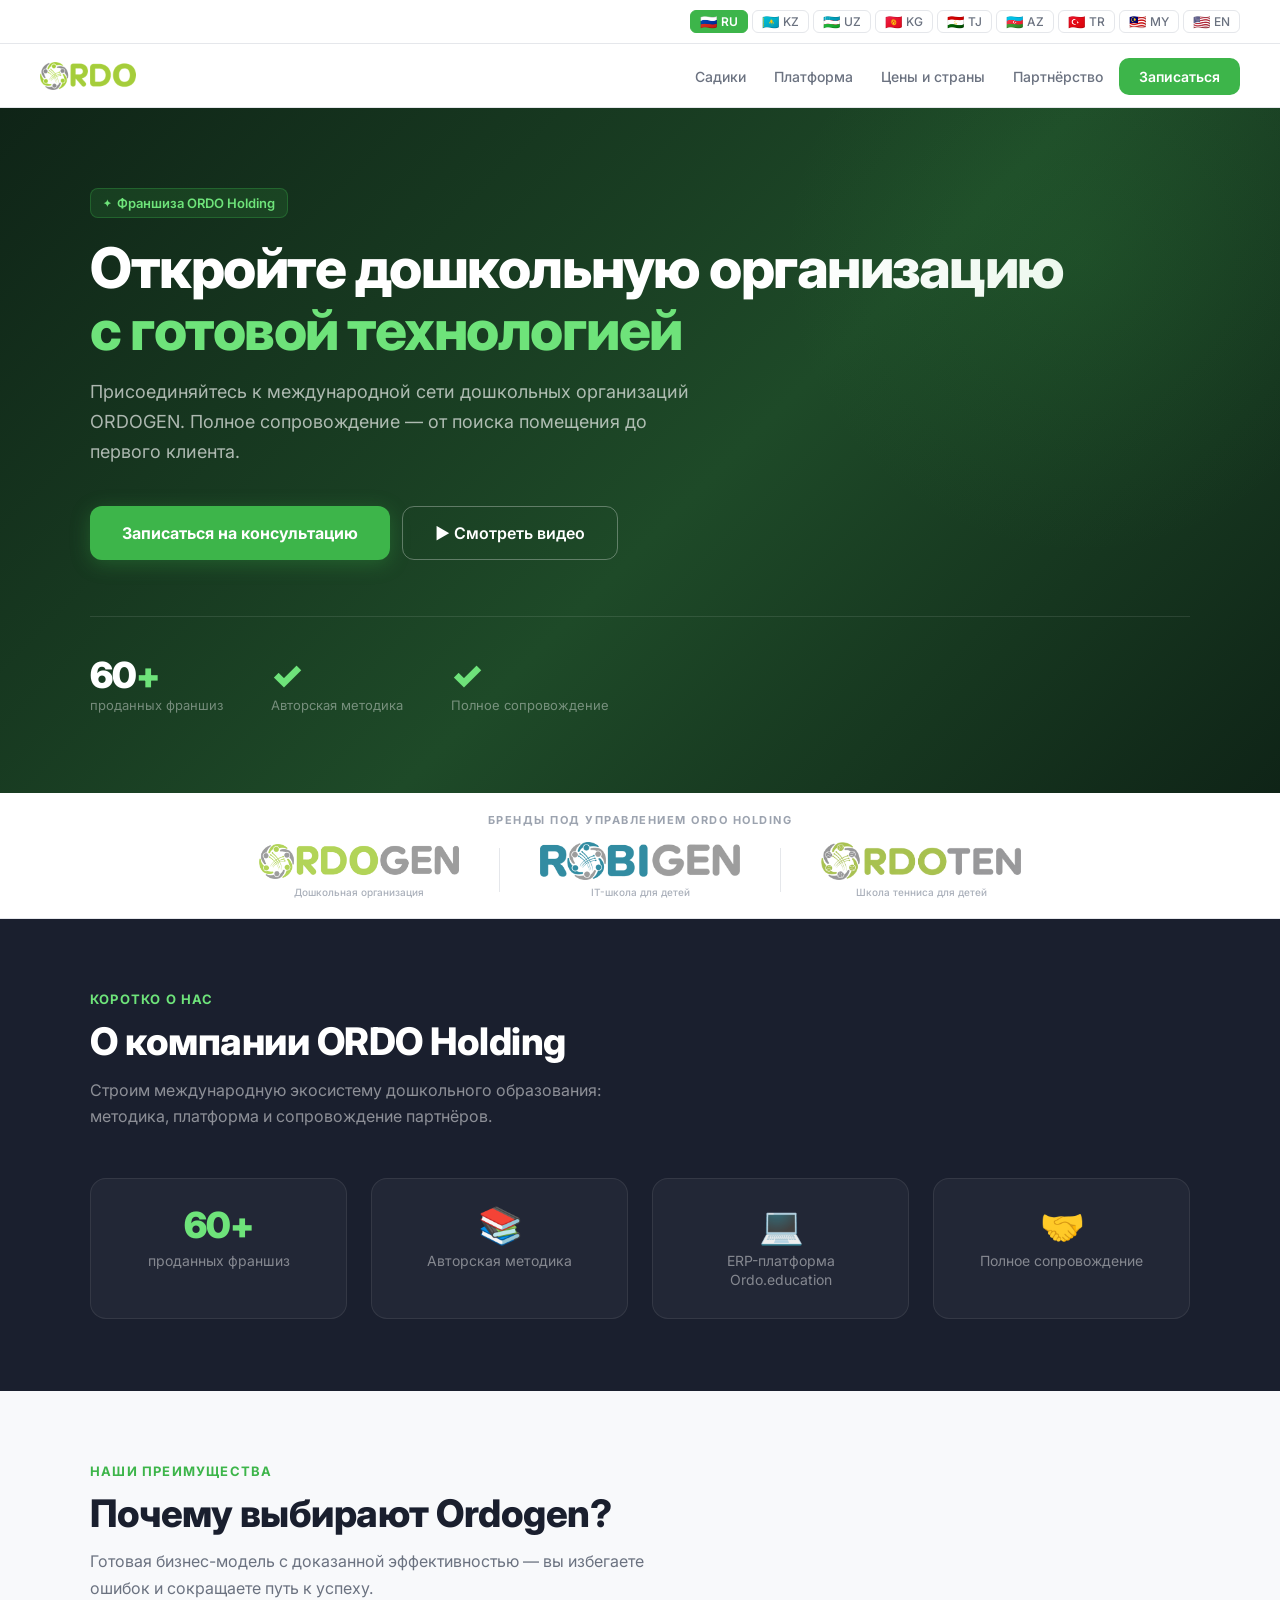
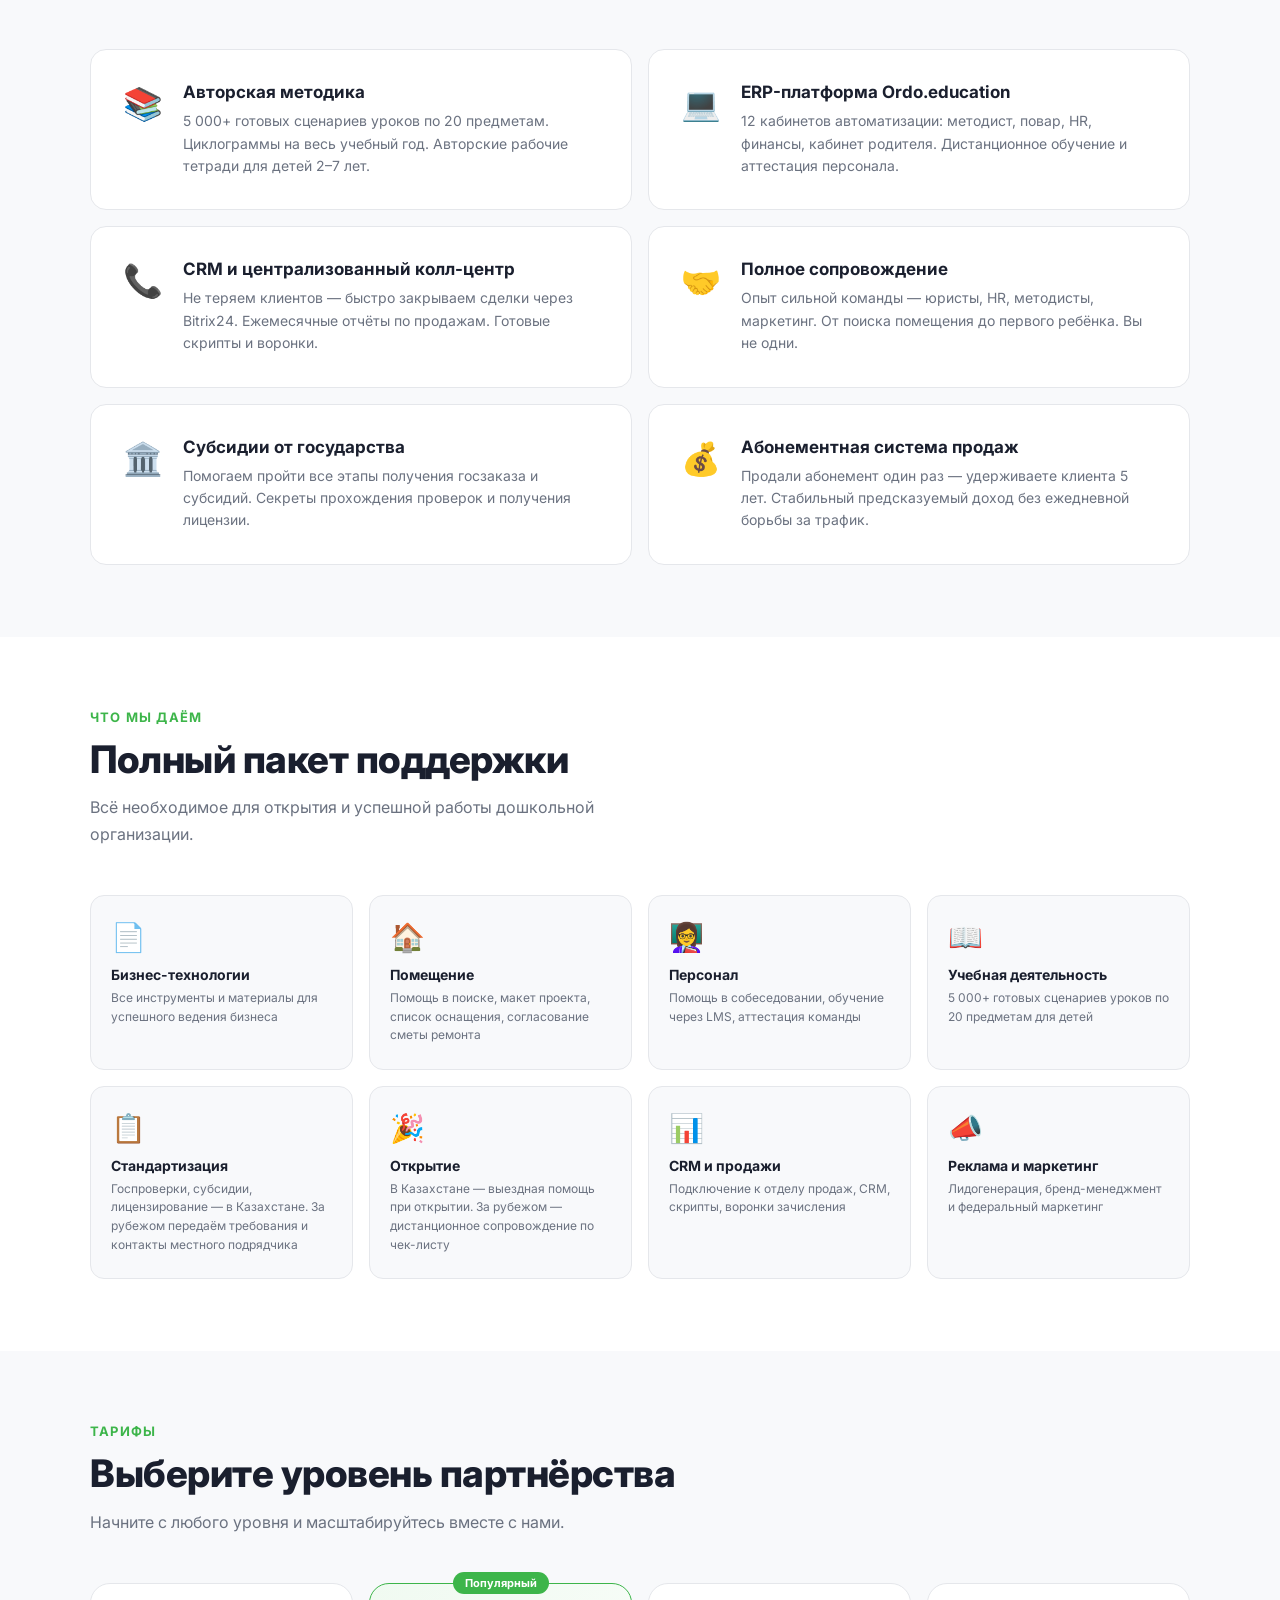
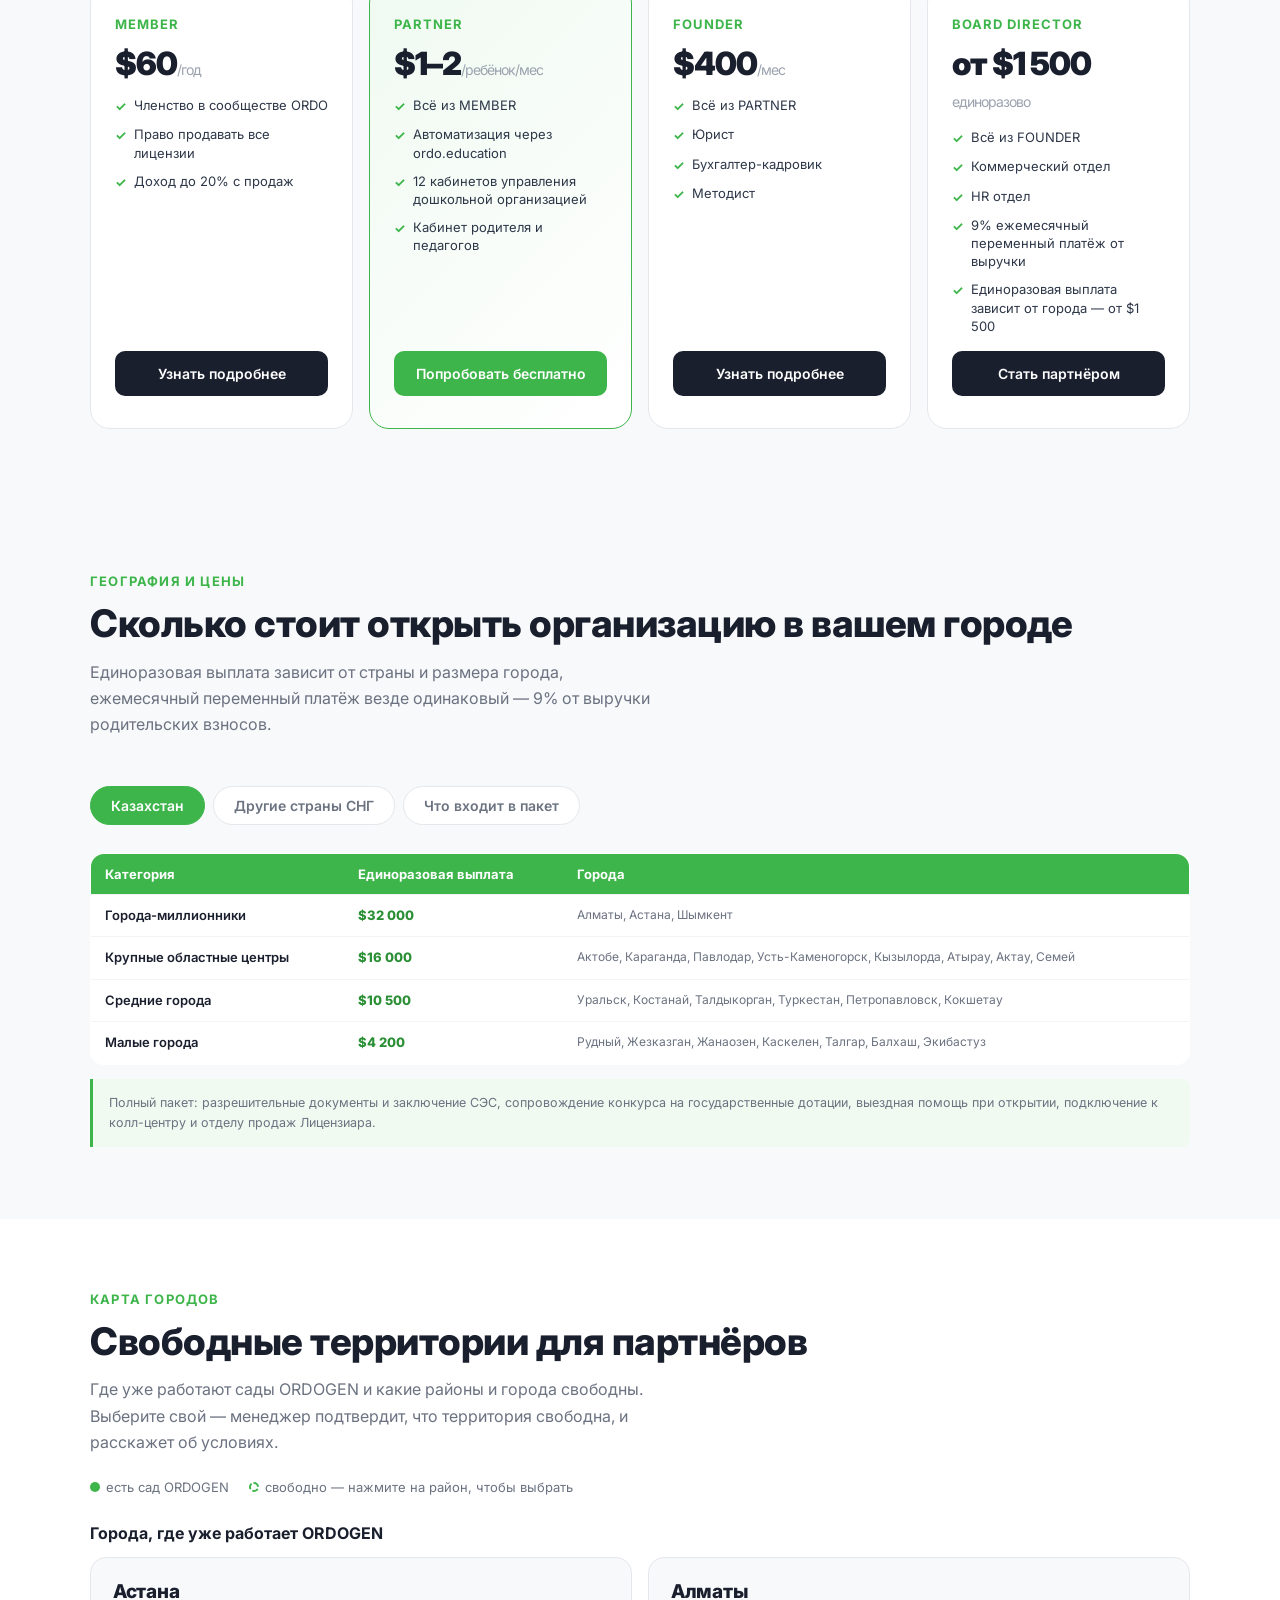
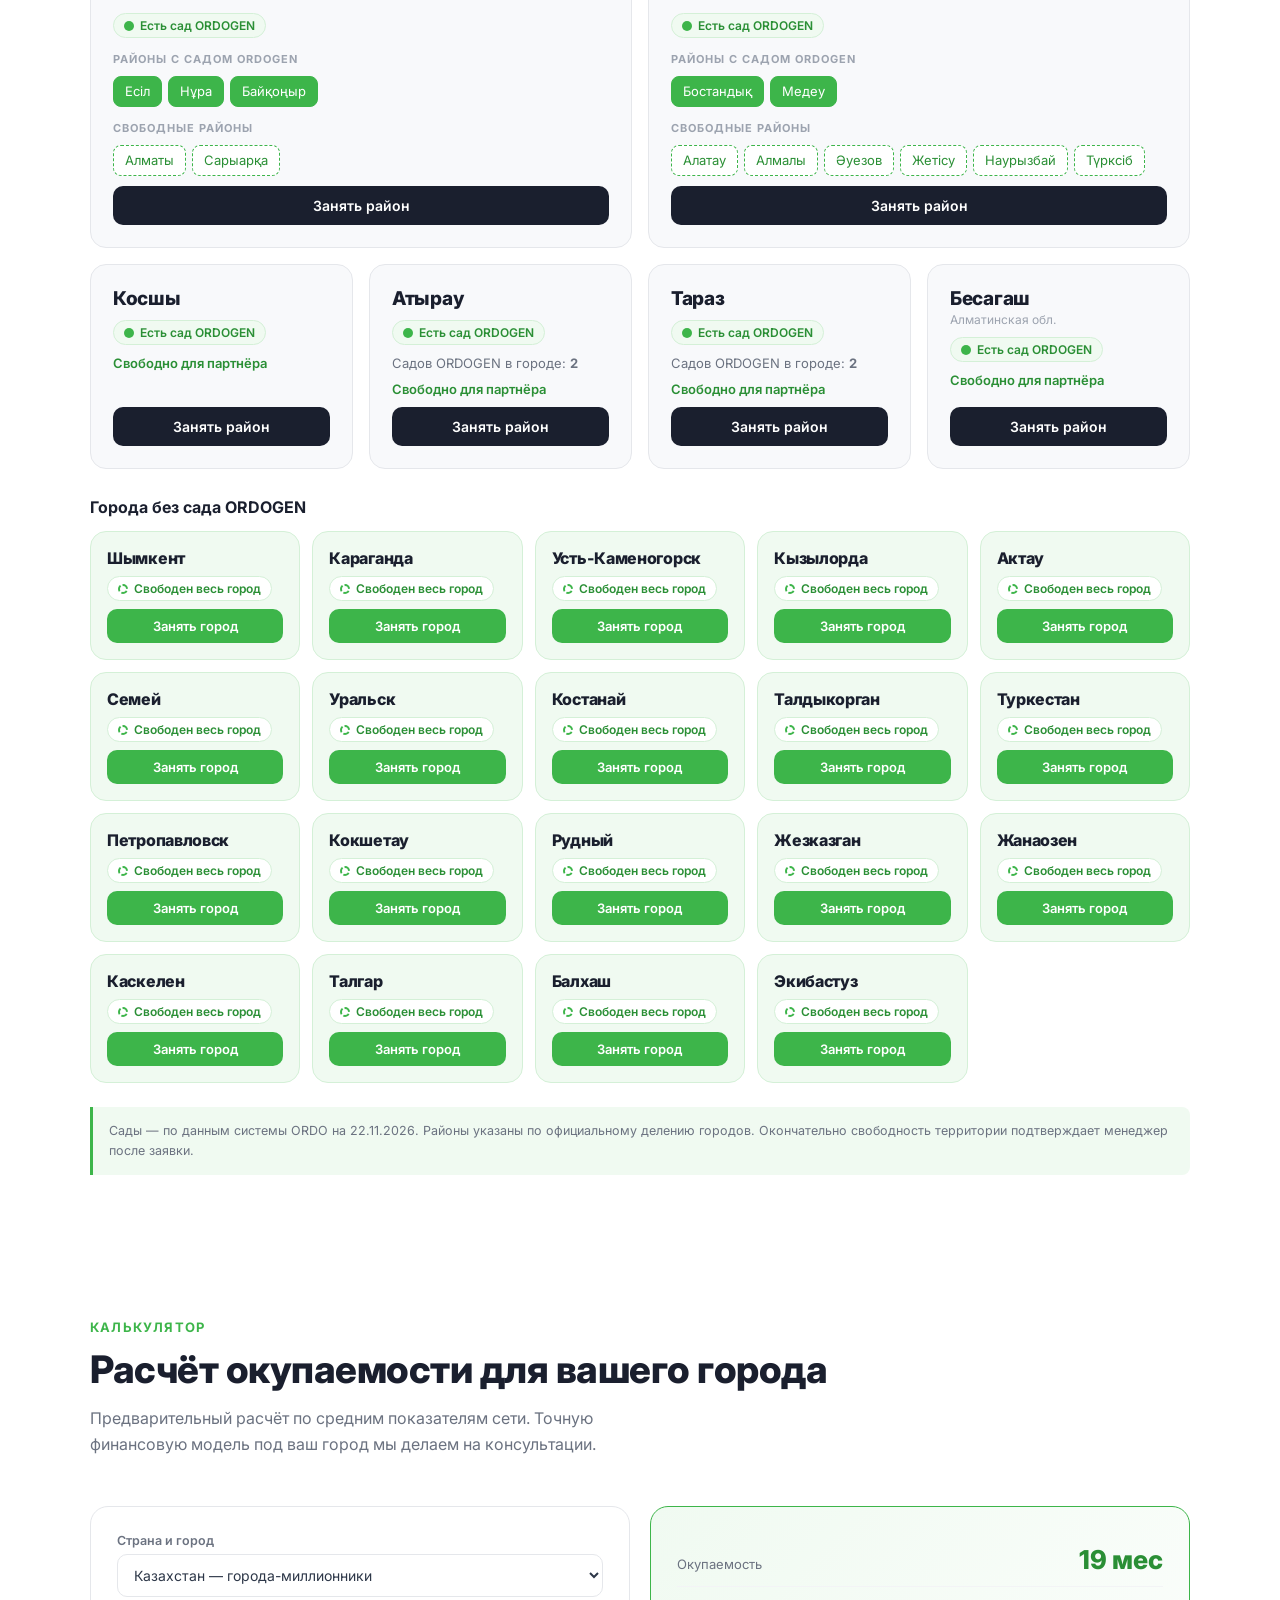
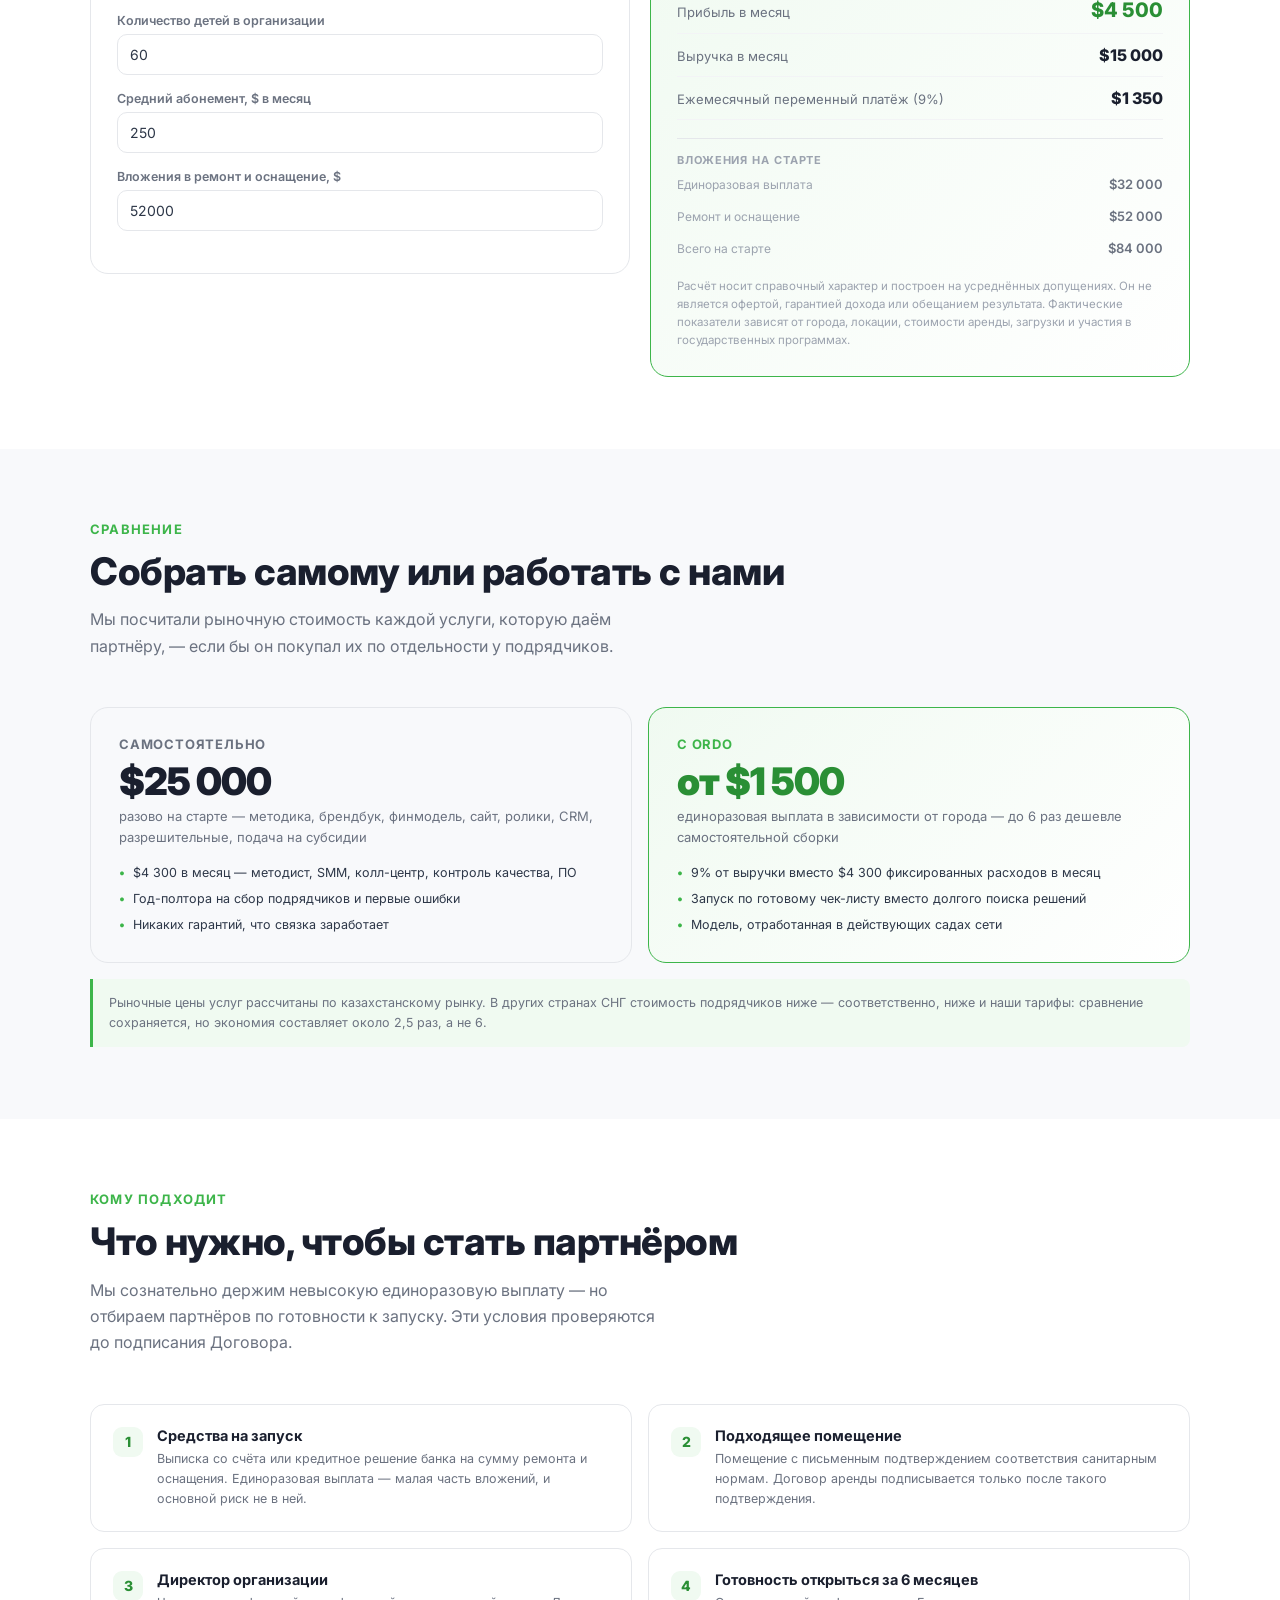
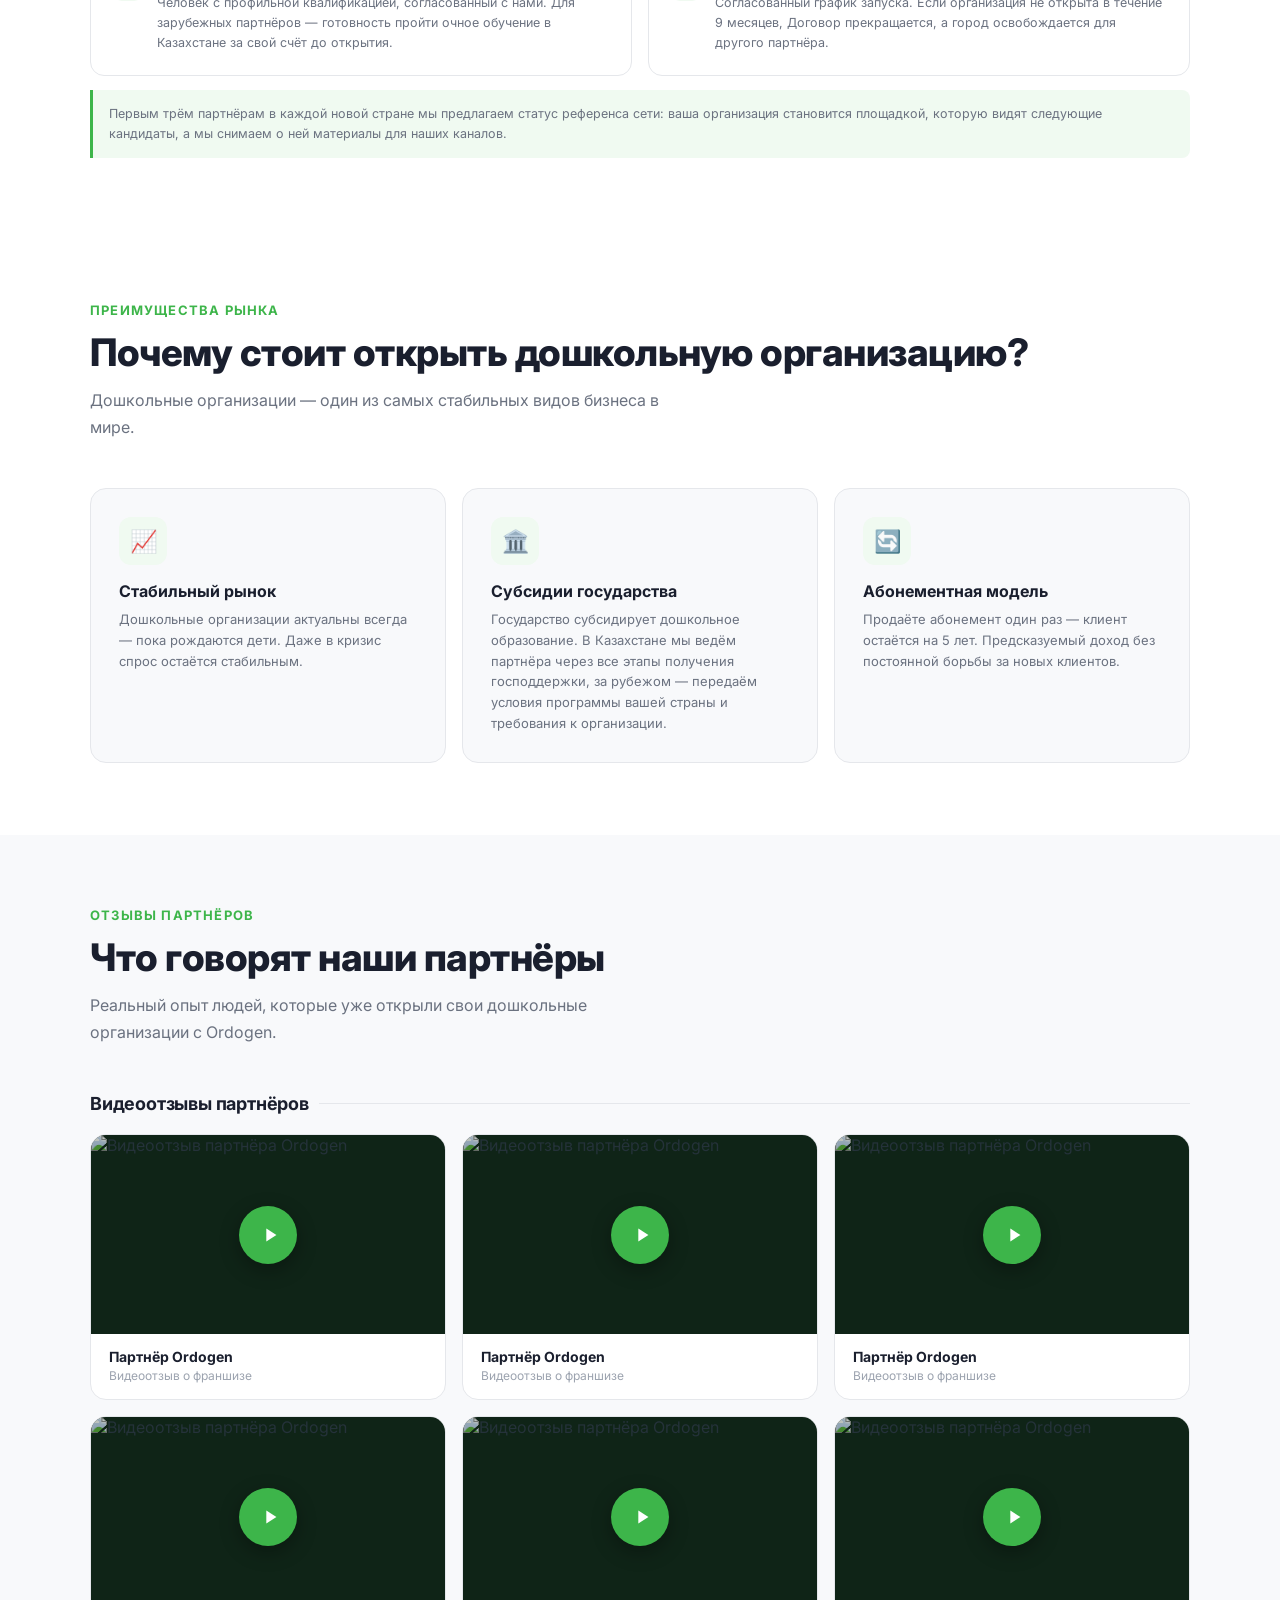
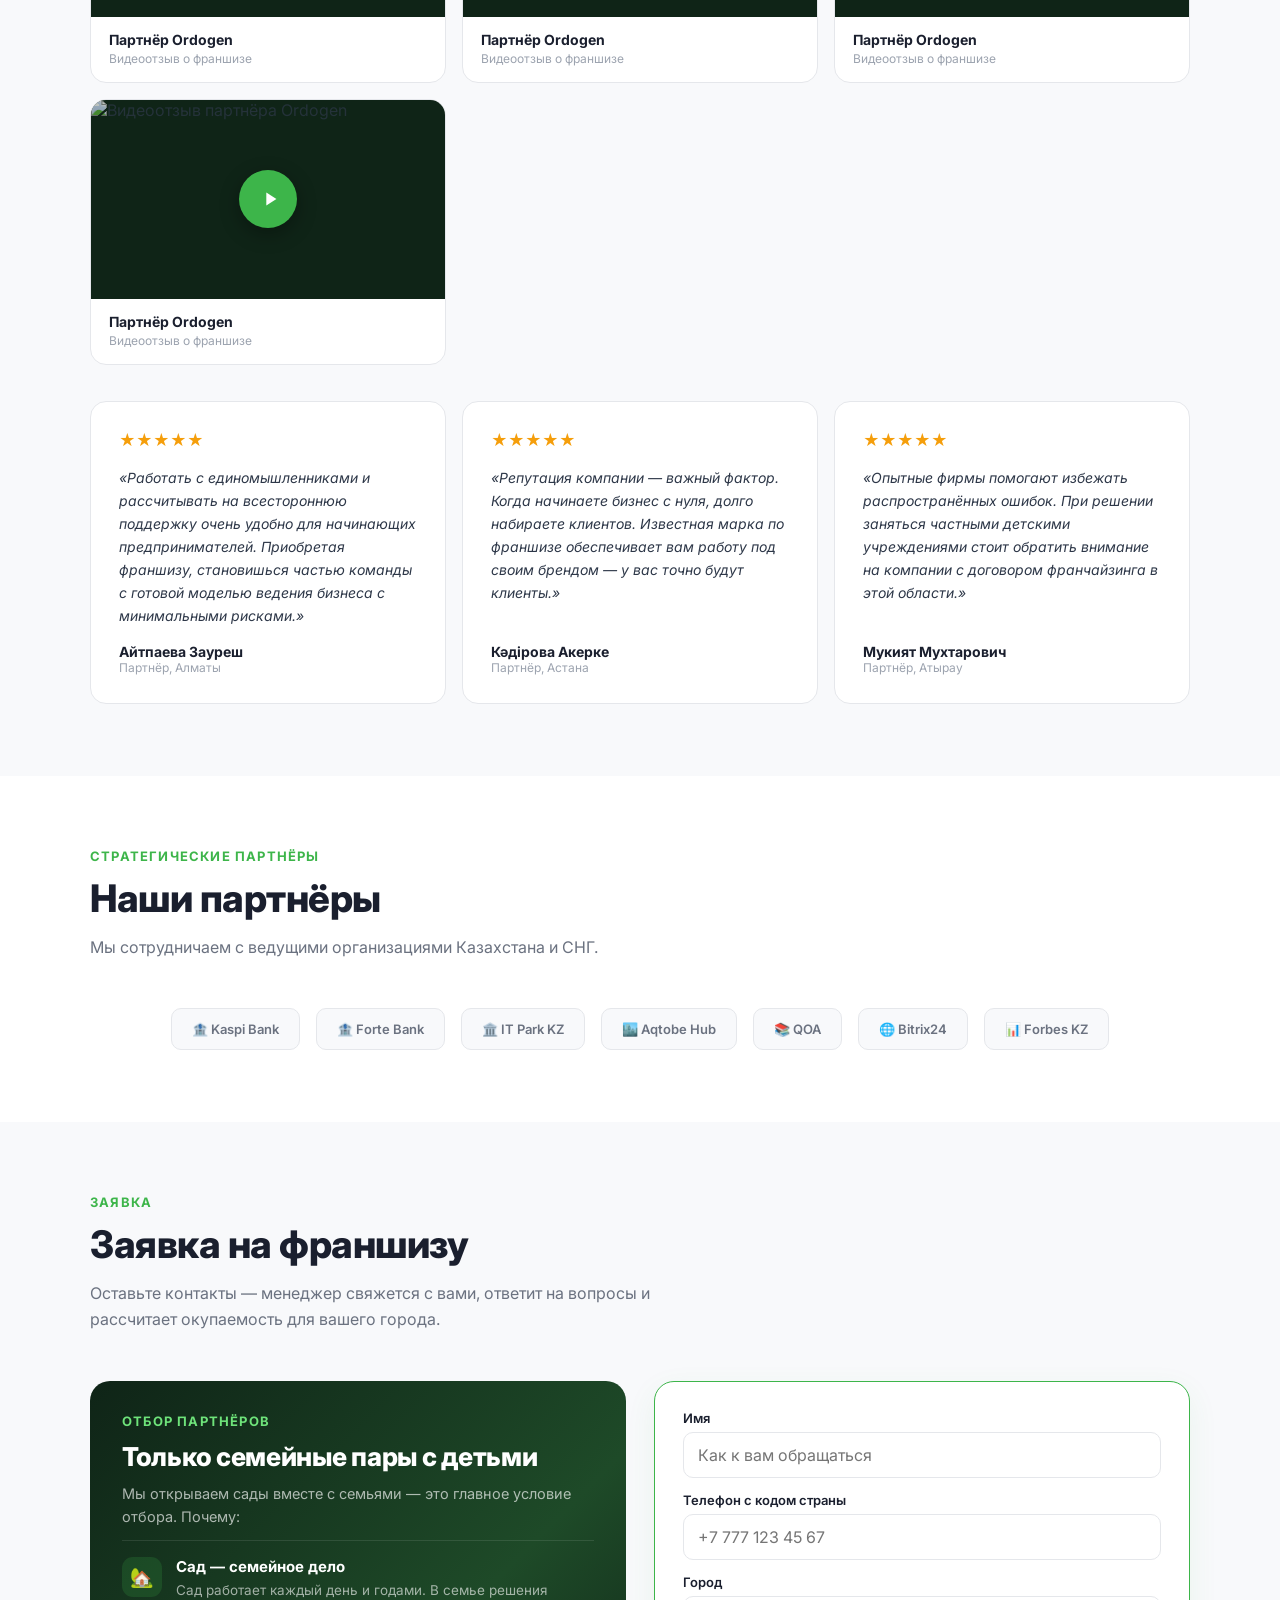
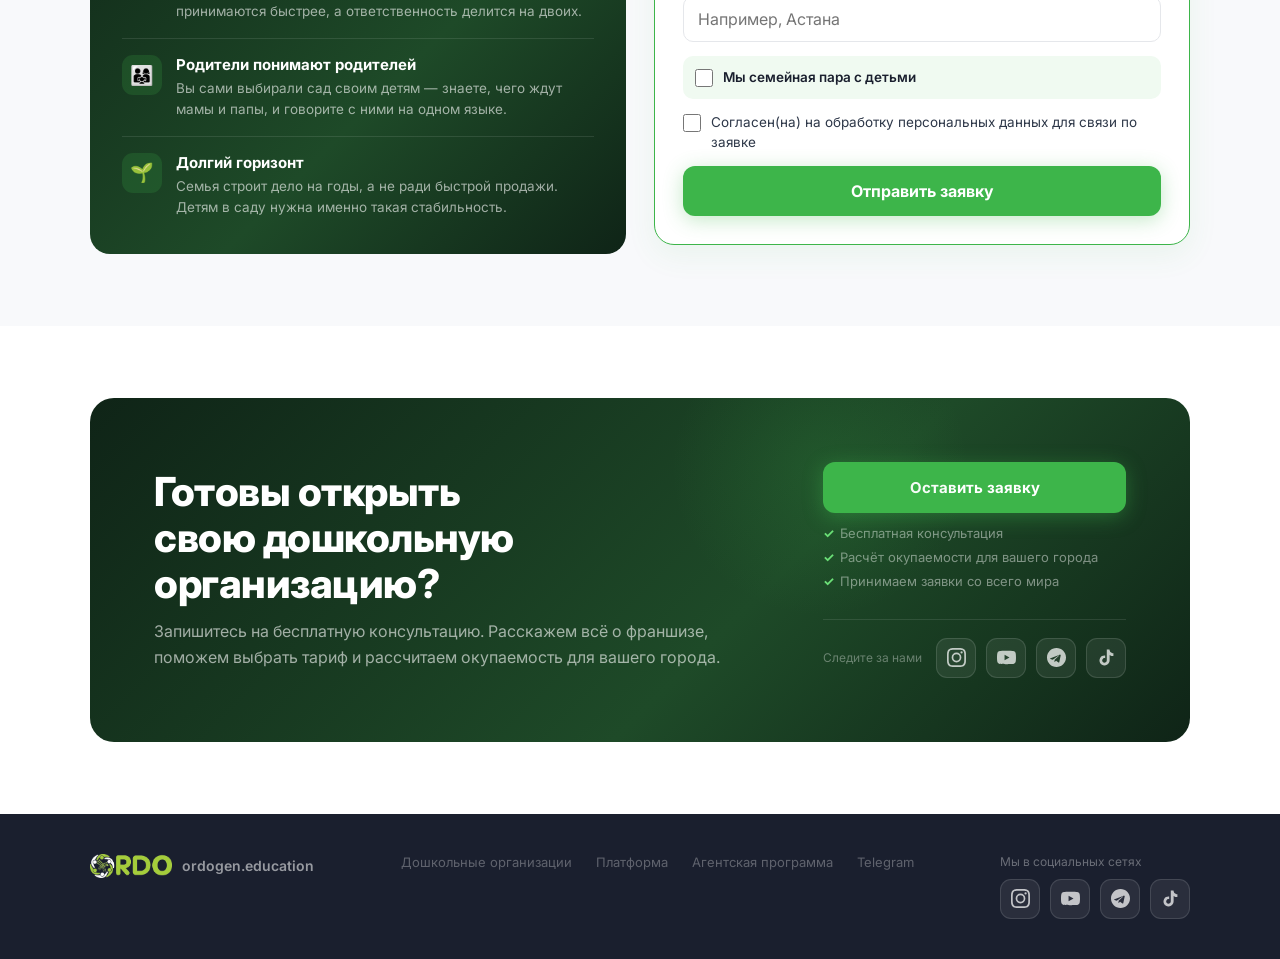
==== commit 3b28bdbb: "Франшиза: заявка в CRM, карта городов, отбор семейных пар, цифры 60+ франшиз Co-Authored-By: Claude " ====
--- a/index.html
+++ b/index.html
@@ -4,7 +4,7 @@
 <meta charset="UTF-8">
 <meta name="viewport" content="width=device-width, initial-scale=1.0">
 <title>Франшиза Ordogen — ORDO Holding</title>
-<meta name="description" content="Откройте дошкольную организацию с франшизой Ordogen. Доход от $5 000/мес. 54 дошкольных организации в 4 странах. Полное сопровождение.">
+<meta name="description" content="Откройте дошкольную организацию с франшизой ORDOGEN: 60+ проданных франшиз, авторская методика, платформа ordo.education и полное сопровождение. Свободные города и районы — на карте.">
 <link href="https://fonts.googleapis.com/css2?family=Inter:wght@300;400;500;600;700;800;900&display=swap" rel="stylesheet">
 <style>
 :root{
@@ -280,7 +280,7 @@
   .nav-cta{padding:8px 14px!important;font-size:13px;}
 
   /* герой */
-  .hero{padding:44px 18px;}
+  .hero{padding:44px 16px;}
   .hero h1{font-size:clamp(26px,7vw,38px);}
   .hero-sub{font-size:15px;}
   .hero-btns{margin-bottom:36px;gap:10px;}
@@ -290,10 +290,10 @@
   .hero-stat-label{font-size:12px;}
 
   /* секции */
-  .section,.cta-s{padding:44px 18px;}
+  .section,.cta-s{padding:44px 16px;}
   .st{font-size:clamp(22px,5.5vw,30px);}
   .ss{font-size:15px;margin-bottom:28px;}
-  .disclaimer{padding:0 18px 28px;}
+  .disclaimer{padding:0 16px 28px;}
 
   /* сетки */
   .nums-grid,.serv-grid,.adv-grid,.why-grid,.price-grid,.rev-grid,
@@ -341,6 +341,85 @@
   .partner-logo{font-size:12px;padding:9px 14px;}
   .vid-head h3{font-size:16px;}
 }
+
+/* 21.11: карта городов, заявка, отбор */
+.hero-stat-num.ico{color:#6ee37a;}
+.btn-tg.btn-lead{background:var(--green);box-shadow:0 4px 20px rgba(61,181,74,.4);}
+.btn-tg.btn-lead:hover{background:var(--green-d);}
+#lead,#map{scroll-margin-top:72px;}
+.map-s{background:var(--white);}
+.map-legend{display:flex;gap:10px 20px;flex-wrap:wrap;font-size:13px;color:var(--gray);margin:-24px 0 8px;}
+.map-legend span{display:inline-flex;align-items:center;gap:6px;}
+.dot{width:10px;height:10px;border-radius:50%;display:inline-block;flex-shrink:0;}
+.dot.has{background:var(--green);}
+.dot.free{background:#fff;border:2px dashed var(--green);}
+.map-h{font-size:16px;font-weight:700;color:var(--dark);margin:28px 0 14px;}
+.map-grid{display:grid;grid-template-columns:repeat(2,1fr);gap:16px;}
+.map-grid.sm{grid-template-columns:repeat(4,1fr);margin-top:16px;}
+.map-grid.free{grid-template-columns:repeat(auto-fill,minmax(180px,1fr));gap:12px;}
+.city-card{background:var(--bg);border:1.5px solid var(--border);border-radius:16px;padding:22px;display:flex;flex-direction:column;gap:10px;min-width:0;transition:border-color .2s;}
+.city-card:hover{border-color:var(--green);}
+.city-card.free{background:var(--green-l);border-color:var(--green-m);padding:16px;gap:8px;}
+.city-name{font-size:19px;font-weight:800;color:var(--dark);letter-spacing:-.3px;overflow-wrap:anywhere;}
+.city-card.free .city-name{font-size:16px;}
+.city-sub{font-size:12px;color:var(--lgray);margin-top:2px;}
+.city-badge{display:inline-flex;align-items:center;gap:6px;align-self:flex-start;font-size:12px;font-weight:600;color:var(--green-d);background:var(--green-l);border:1px solid var(--green-m);border-radius:100px;padding:4px 10px;}
+.city-badge.free{background:#fff;}
+.city-sec{font-size:11px;font-weight:700;letter-spacing:1px;text-transform:uppercase;color:var(--lgray);margin-top:4px;}
+.city-cnt,.city-free{font-size:13px;color:var(--gray);}
+.city-free{color:var(--green-d);font-weight:600;}
+.chips{display:flex;flex-wrap:wrap;gap:6px;}
+.chip{font-family:inherit;font-size:13px;line-height:1.3;padding:6px 11px;border-radius:8px;}
+.chip.has{background:var(--green);color:#fff;border:1.5px solid var(--green);}
+.chip.free{background:#fff;color:var(--green-d);border:1.5px dashed var(--green);cursor:pointer;transition:background .15s;}
+.chip.free:hover{background:var(--green-l);}
+.city-btn{margin-top:auto;background:var(--dark);color:#fff;border:0;border-radius:10px;padding:11px 14px;font-family:inherit;font-weight:600;font-size:14px;cursor:pointer;transition:background .2s;}
+.city-btn:hover{background:var(--green-d);}
+.city-card.free .city-btn{background:var(--green);padding:9px 12px;font-size:13px;}
+.city-card.free .city-btn:hover{background:var(--green-d);}
+.map-s .pnote{margin-top:24px;}
+.lead-s{background:var(--bg);}
+.lead-wrap{display:grid;grid-template-columns:1fr 1fr;gap:28px;align-items:start;}
+.sel-box{background:linear-gradient(135deg,#0f2417 0%,#1e4a28 60%,#0f2417 100%);border-radius:20px;padding:32px;color:#fff;min-width:0;}
+.sel-box .sl{color:#6ee37a;}
+.sel-box h3{font-size:clamp(21px,2.4vw,26px);font-weight:800;line-height:1.2;letter-spacing:-.3px;margin-bottom:10px;}
+.sel-box>p{font-size:14.5px;color:rgba(255,255,255,.65);line-height:1.6;margin-bottom:12px;}
+.sel-item{display:flex;gap:14px;padding:16px 0 4px;border-top:1px solid rgba(255,255,255,.1);margin-top:12px;}
+.sel-ico{width:40px;height:40px;border-radius:11px;background:rgba(61,181,74,.18);display:flex;align-items:center;justify-content:center;font-size:19px;flex-shrink:0;}
+.sel-item h4{font-size:15px;font-weight:700;margin-bottom:4px;}
+.sel-item p{font-size:13.5px;color:rgba(255,255,255,.6);line-height:1.55;}
+.lead-form{background:#fff;border:1.5px solid var(--green);border-radius:20px;padding:28px;display:flex;flex-direction:column;gap:14px;box-shadow:0 10px 30px rgba(61,181,74,.08);min-width:0;}
+.lf-field label{display:block;font-size:13px;font-weight:600;color:var(--dark);margin-bottom:6px;}
+.lf-field input{width:100%;border:1.5px solid var(--border);border-radius:10px;padding:12px 14px;font-family:inherit;font-size:16px;color:var(--text);background:#fff;}
+.lf-field input:focus{outline:none;border-color:var(--green);}
+.lead-form .bad{border-color:#dc2626!important;outline:2px solid rgba(220,38,38,.25);}
+.lf-check{display:flex;gap:10px;align-items:flex-start;font-size:13.5px;line-height:1.45;color:var(--text);cursor:pointer;}
+.lf-check input{width:18px;height:18px;margin-top:1px;accent-color:var(--green);flex-shrink:0;}
+.lf-check.main{background:var(--green-l);border-radius:10px;padding:12px;font-weight:600;color:var(--dark);}
+.lf-err{font-size:13px;color:#dc2626;line-height:1.45;}
+.lf-err:empty{display:none;}
+.lf-btn{background:var(--green);color:#fff;border:0;border-radius:12px;padding:15px;font-family:inherit;font-size:16px;font-weight:700;cursor:pointer;box-shadow:0 4px 20px rgba(61,181,74,.3);transition:background .2s;}
+.lf-btn:hover{background:var(--green-d);}
+.lf-btn:disabled{opacity:.6;cursor:wait;}
+.lf-ok{display:none;background:var(--green-l);border:1.5px solid var(--green);border-radius:12px;padding:18px;font-size:15px;font-weight:600;line-height:1.5;color:var(--green-d);}
+.lf-ok a{display:none;margin-top:10px;font-size:13.5px;font-weight:500;color:var(--green-d);}
+.lead-form.done>*{display:none;}
+.lead-form.done>.lf-ok{display:block;}
+@media(max-width:900px){
+  .map-grid,.map-grid.sm{grid-template-columns:1fr 1fr;}
+  .lead-wrap{grid-template-columns:1fr;gap:20px;}
+  .sel-box,.lead-form{padding:22px;}
+  .map-legend{margin-top:-12px;}
+}
+@media(max-width:600px){
+  .map-grid{grid-template-columns:1fr;}
+  .map-grid.sm{grid-template-columns:1fr 1fr;gap:10px;}
+  .map-grid.free{grid-template-columns:1fr 1fr;gap:10px;}
+  .city-card{padding:18px;}
+  .city-card.free{padding:14px;}
+}
+@media(max-width:420px){.map-grid.sm{grid-template-columns:1fr;}}
+@media(max-width:360px){.map-grid.free{grid-template-columns:1fr;}}
 
 </style>
 </head>
@@ -370,7 +449,7 @@
     <li><a href="https://ordo.education" data-i="nav2">Платформа</a></li>
     <li><a href="#geo" data-i="nav5">Цены и страны</a></li>
     <li><a href="https://aidabintazamat.github.io/ordo360-agent/" target="_blank" rel="noopener" data-i="nav3">Партнёрство</a></li>
-    <li><a href="https://t.me/ordoholding" target="_blank" class="nav-cta" data-i="nav4">Записаться</a></li>
+    <li><a href="#lead" class="nav-cta js-lead" data-i="nav4">Записаться</a></li>
   </ul>
 </nav>
 
@@ -379,24 +458,20 @@
   <div class="hero-inner">
     <div class="hero-tag" data-i="hero_tag">Франшиза ORDO Holding</div>
     <h1><span data-i="hero_h1a">Откройте дошкольную организацию</span><br><span class="green" data-i="hero_h1b">с готовой технологией</span></h1>
-    <p class="hero-sub" data-i="hero_sub">Присоединяйтесь к международной сети из 54+ дошкольных организаций. Полное сопровождение — от поиска помещения до первого клиента. Зарабатывайте от $5 000 в месяц.</p>
+    <p class="hero-sub" data-i="hero_sub">Присоединяйтесь к международной сети дошкольных организаций ORDOGEN. Полное сопровождение — от поиска помещения до первого клиента.</p>
     <div class="hero-btns">
-      <a href="https://t.me/ordoholding" target="_blank" class="btn-primary">
-        <svg width="18" height="18" viewBox="0 0 24 24" fill="white"><path d="M12 0C5.373 0 0 5.373 0 12s5.373 12 12 12 12-5.373 12-12S18.627 0 12 0zm5.562 8.248l-2.018 9.516c-.145.658-.537.818-1.084.508l-3-2.21-1.447 1.394c-.16.16-.295.295-.605.295l.213-3.053 5.56-5.023c.242-.213-.054-.333-.373-.12L7.26 14.723l-2.948-.924c-.64-.203-.654-.64.136-.953l11.52-4.44c.532-.194 1 .13.594.842z"/></svg>
+      <a href="#lead" class="btn-primary js-lead">
         <span data-i="hero_btn1">Записаться на консультацию</span>
       </a>
       <a href="https://youtu.be/JLWUSZhWrKU" target="_blank" class="btn-outline-w" data-i="hero_btn2">▶ Смотреть видео</a>
     </div>
     <div class="hero-stats">
-      <div><div class="hero-stat-num">54<span class="green">+</span></div><div class="hero-stat-label" data-i="hs1">дошкольных организаций открыто</div></div>
-      <div><div class="hero-stat-num">$5K<span class="green">+</span></div><div class="hero-stat-label" data-i="hs2">доход в месяц</div></div>
-      <div><div class="hero-stat-num">30<span class="green">%</span></div><div class="hero-stat-label" data-i="hs3">средняя прибыль</div></div>
-      <div><div class="hero-stat-num">9</div><div class="hero-stat-label" data-i="hs4">стран открыты для заявок</div></div>
-      <div><div class="hero-stat-num">3<span class="green"> мес</span></div><div class="hero-stat-label" data-i="hs5">срок открытия</div></div>
+      <div><div class="hero-stat-num">60<span class="green">+</span></div><div class="hero-stat-label" data-i="n3">проданных франшиз</div></div>
+      <div><div class="hero-stat-num ico">✓</div><div class="hero-stat-label" data-i="w1h">Авторская методика</div></div>
+      <div><div class="hero-stat-num ico">✓</div><div class="hero-stat-label" data-i="w4h">Полное сопровождение</div></div>
     </div>
   </div>
 </section>
-<div class="disclaimer" data-i="hero_disc">Показатели «доход от $5 000 в месяц» и «средняя прибыль 30%» — усреднённые данные действующих организаций сети. Они не являются офертой, гарантией дохода или обещанием результата: фактические показатели зависят от города, локации, стоимости аренды, загрузки и участия в государственных программах.</div>
 <!-- BRANDS -->
 <section style="padding:20px 40px;background:#fff;border-bottom:1px solid #e5e7eb;">
   <div style="max-width:1100px;margin:0 auto;">
@@ -421,22 +496,17 @@
 </section>
 
 
-<!-- NUMBERS -->
+<!-- NUMBERS (21.11: единственная цифра — 60+ проданных франшиз) -->
 <section class="section nums">
   <div class="si">
-    <div class="sl" data-i="num_label">Факты и цифры</div>
+    <div class="sl" data-i="num_label">Коротко о нас</div>
     <h2 class="st" data-i="num_title">О компании ORDO Holding</h2>
-    <p class="ss" data-i="num_sub">Мы строим международную экосистему дошкольного образования с 2020 года.</p>
+    <p class="ss" data-i="num_sub">Строим международную экосистему дошкольного образования: методика, платформа и сопровождение партнёров.</p>
     <div class="nums-grid">
-      <div class="num-card"><div class="num-val">2020</div><div class="num-label" data-i="n1">год открытия первой организации</div></div>
-      <div class="num-card"><div class="num-val">54+</div><div class="num-label" data-i="n2">дошкольных организаций открыто</div></div>
-      <div class="num-card"><div class="num-val">4</div><div class="num-label" data-i="n9">страны, где сеть уже работает</div></div>
-      <div class="num-card"><div class="num-val">30</div><div class="num-label" data-i="n3">проданных франшиз</div></div>
-      <div class="num-card"><div class="num-val">10 000+</div><div class="num-label" data-i="n4">родителей доверились</div></div>
-      <div class="num-card"><div class="num-val">$2.5M</div><div class="num-label" data-i="n5">выручка сети в год</div></div>
-      <div class="num-card"><div class="num-val">30%</div><div class="num-label" data-i="n6">средняя прибыль</div></div>
-      <div class="num-card"><div class="num-val">3 мес</div><div class="num-label" data-i="n7">срок открытия организации</div></div>
-      <div class="num-card"><div class="num-val">1 000</div><div class="num-label" data-i="n8">цель — дошкольных организаций в сети</div></div>
+      <div class="num-card"><div class="num-val">60+</div><div class="num-label" data-i="n3">проданных франшиз</div></div>
+      <div class="num-card"><div class="num-val">📚</div><div class="num-label" data-i="w1h">Авторская методика</div></div>
+      <div class="num-card"><div class="num-val">💻</div><div class="num-label" data-i="w2h">ERP-платформа Ordo.education</div></div>
+      <div class="num-card"><div class="num-val">🤝</div><div class="num-label" data-i="w4h">Полное сопровождение</div></div>
     </div>
   </div>
 </section>
@@ -472,7 +542,7 @@
       <div class="serv-card"><div class="serv-icon">📋</div><h4 data-i="s5h">Стандартизация</h4><p data-i="s5p">Госпроверки, субсидии, лицензирование — в Казахстане. За рубежом передаём требования и контакты местного подрядчика</p></div>
       <div class="serv-card"><div class="serv-icon">🎉</div><h4 data-i="s6h">Открытие</h4><p data-i="s6p">В Казахстане — выездная помощь при открытии. За рубежом — дистанционное сопровождение по чек-листу</p></div>
       <div class="serv-card"><div class="serv-icon">📊</div><h4 data-i="s7h">CRM и продажи</h4><p data-i="s7p">Подключение к отделу продаж, CRM, скрипты, воронки зачисления</p></div>
-      <div class="serv-card"><div class="serv-icon">📣</div><h4 data-i="s8h">Реклама и маркетинг</h4><p data-i="s8p">Лидогенерация, бренд-менеджмент и федеральный маркетинг — 50% продаж</p></div>
+      <div class="serv-card"><div class="serv-icon">📣</div><h4 data-i="s8h">Реклама и маркетинг</h4><p data-i="s8p">Лидогенерация, бренд-менеджмент и федеральный маркетинг</p></div>
     </div>
   </div>
 </section>
@@ -492,7 +562,7 @@
           <div class="price-feat" data-i="p1f2">Право продавать все лицензии</div>
           <div class="price-feat" data-i="p1f3">Доход до 20% с продаж</div>
         </div>
-        <a href="https://t.me/ordoholding" target="_blank" class="price-btn" data-i="pr_btn">Узнать подробнее</a>
+        <a href="#lead" class="price-btn js-lead" data-i="pr_btn">Узнать подробнее</a>
       </div>
       <div class="price-card featured">
         <div class="price-tier">PARTNER</div>
@@ -503,7 +573,7 @@
           <div class="price-feat" data-i="p2f3">12 кабинетов управления дошкольной организацией</div>
           <div class="price-feat" data-i="p2f4">Кабинет родителя и педагогов</div>
         </div>
-        <a href="https://t.me/ordoholding" target="_blank" class="price-btn" data-i="pr_btn2">Попробовать бесплатно</a>
+        <a href="#lead" class="price-btn js-lead" data-i="pr_btn2">Попробовать бесплатно</a>
       </div>
       <div class="price-card">
         <div class="price-tier">FOUNDER</div>
@@ -514,7 +584,7 @@
           <div class="price-feat" data-i="p3f3">Бухгалтер-кадровик</div>
           <div class="price-feat" data-i="p3f4">Методист</div>
         </div>
-        <a href="https://t.me/ordoholding" target="_blank" class="price-btn" data-i="pr_btn">Узнать подробнее</a>
+        <a href="#lead" class="price-btn js-lead" data-i="pr_btn">Узнать подробнее</a>
       </div>
       <div class="price-card">
         <div class="price-tier">BOARD DIRECTOR</div>
@@ -526,7 +596,7 @@
           <div class="price-feat" data-i="p4f4">9% ежемесячный переменный платёж от выручки</div>
           <div class="price-feat" data-i="p4f5">Единоразовая выплата зависит от города — от $1 500</div>
         </div>
-        <a href="https://t.me/ordoholding" target="_blank" class="price-btn" data-i="pr_btn">Стать партнёром</a>
+        <a href="#lead" class="price-btn js-lead" data-i="pr_btn">Стать партнёром</a>
       </div>
     </div>
   </div>
@@ -538,7 +608,7 @@
   <div class="si">
     <div class="sl" data-i="geo_label">География и цены</div>
     <h2 class="st" data-i="geo_title">Сколько стоит открыть организацию в вашем городе</h2>
-    <p class="ss" data-i="geo_sub">Сеть работает в 4 странах. Лицензии продаются в 9 странах СНГ. Единоразовая выплата зависит от страны и размера города, ежемесячный переменный платёж везде одинаковый — 9% от выручки родительских взносов.</p>
+    <p class="ss" data-i="geo_sub">Единоразовая выплата зависит от страны и размера города, ежемесячный переменный платёж везде одинаковый — 9% от выручки родительских взносов.</p>
 
     <div class="geo-toggle">
       <button class="geo-tab active" onclick="geoTab('kz',this)" data-i="geo_t1">Казахстан</button>
@@ -626,6 +696,17 @@
   </div>
 </section>
 
+<!-- КАРТА ГОРОДОВ (свободные территории). Данные — массивы MAP_* в скрипте; источник: ORDO API, 22.11.2026 -->
+<section class="section map-s" id="map">
+  <div class="si">
+    <div class="sl" data-i="map_label">Карта городов</div>
+    <h2 class="st" data-i="map_title">Свободные территории для партнёров</h2>
+    <p class="ss" data-i="map_sub">Где уже работают сады ORDOGEN и какие районы и города свободны. Выберите свой — менеджер подтвердит, что территория свободна, и расскажет об условиях.</p>
+    <div id="map-root"></div>
+    <div class="pnote" data-i="map_note">Сады — по данным системы ORDO на 22.11.2026. Районы указаны по официальному делению городов. Окончательно свободность территории подтверждает менеджер после заявки.</div>
+  </div>
+</section>
+
 <!-- КАЛЬКУЛЯТОР -->
 <section class="section" id="calc">
   <div class="si">
@@ -662,7 +743,7 @@
         <div class="calc-row sub"><span class="k" data-i="cr8">Ремонт и оснащение</span><span class="v" id="c-invout">—</span></div>
         <div class="calc-row sub"><span class="k" data-i="cr2">Всего на старте</span><span class="v" id="c-total">—</span></div>
         <div class="calc-row sub" style="display:none"><span class="k" data-i="cr6">Те же услуги самостоятельно</span><span class="v" id="c-basket">—</span></div>
-        <div class="calc-disc" data-i="calc_disc">Расчёт носит справочный характер и построен на средних показателях действующих организаций сети (рентабельность около 30%). Он не является офертой, гарантией дохода или обещанием результата. Фактические показатели зависят от города, локации, стоимости аренды, загрузки и участия в государственных программах.</div>
+        <div class="calc-disc" data-i="calc_disc">Расчёт носит справочный характер и построен на усреднённых допущениях. Он не является офертой, гарантией дохода или обещанием результата. Фактические показатели зависят от города, локации, стоимости аренды, загрузки и участия в государственных программах.</div>
       </div>
     </div>
   </div>
@@ -691,8 +772,8 @@
         <div class="cmp-s" data-i="cmp_s2">единоразовая выплата в зависимости от города — до 6 раз дешевле самостоятельной сборки</div>
         <div class="cmp-list">
           <div class="cmp-li" data-i="cmp_l4">9% от выручки вместо $4 300 фиксированных расходов в месяц</div>
-          <div class="cmp-li" data-i="cmp_l5">3 месяца до открытия вместо года</div>
-          <div class="cmp-li" data-i="cmp_l6">Модель, отработанная на 54 организациях</div>
+          <div class="cmp-li" data-i="cmp_l5">Запуск по готовому чек-листу вместо долгого поиска решений</div>
+          <div class="cmp-li" data-i="cmp_l6">Модель, отработанная в действующих садах сети</div>
         </div>
       </div>
     </div>
@@ -850,6 +931,35 @@
   </div>
 </section>
 
+<!-- ЗАЯВКА НА ФРАНШИЗУ + ОТБОР ПАРТНЁРОВ. Отправка: LEAD_ENDPOINT в начале скрипта, иначе WhatsApp 3070 -->
+<section class="section lead-s" id="lead">
+  <div class="si">
+    <div class="sl" data-i="lead_label">Заявка</div>
+    <h2 class="st" data-i="lead_title">Заявка на франшизу</h2>
+    <p class="ss" data-i="lead_sub">Оставьте контакты — менеджер свяжется с вами, ответит на вопросы и рассчитает окупаемость для вашего города.</p>
+    <div class="lead-wrap">
+      <div class="sel-box" id="selection">
+        <div class="sl" data-i="sel_label">Отбор партнёров</div>
+        <h3 data-i="sel_title">Только семейные пары с детьми</h3>
+        <p data-i="sel_sub">Мы открываем сады вместе с семьями — это главное условие отбора. Почему:</p>
+        <div class="sel-item"><div class="sel-ico">🏡</div><div><h4 data-i="sel1h">Сад — семейное дело</h4><p data-i="sel1p">Сад работает каждый день и годами. В семье решения принимаются быстрее, а ответственность делится на двоих.</p></div></div>
+        <div class="sel-item"><div class="sel-ico">👨‍👩‍👧</div><div><h4 data-i="sel2h">Родители понимают родителей</h4><p data-i="sel2p">Вы сами выбирали сад своим детям — знаете, чего ждут мамы и папы, и говорите с ними на одном языке.</p></div></div>
+        <div class="sel-item"><div class="sel-ico">🌱</div><div><h4 data-i="sel3h">Долгий горизонт</h4><p data-i="sel3p">Семья строит дело на годы, а не ради быстрой продажи. Детям в саду нужна именно такая стабильность.</p></div></div>
+      </div>
+      <form class="lead-form" id="lead-form" novalidate>
+        <div class="lf-field"><label for="lf-name" data-i="lf_name">Имя</label><input id="lf-name" name="name" type="text" autocomplete="name" maxlength="80" required data-ip="lf_name_ph" placeholder="Как к вам обращаться"></div>
+        <div class="lf-field"><label for="lf-phone" data-i="lf_phone">Телефон с кодом страны</label><input id="lf-phone" name="phone" type="tel" inputmode="tel" autocomplete="tel" maxlength="24" required data-ip="lf_phone_ph" placeholder="+7 777 123 45 67"></div>
+        <div class="lf-field"><label for="lf-city" data-i="lf_city">Город</label><input id="lf-city" name="city" type="text" list="lf-cities" autocomplete="address-level2" maxlength="80" required data-ip="lf_city_ph" placeholder="Например, Астана"><datalist id="lf-cities"></datalist></div>
+        <label class="lf-check main"><input type="checkbox" id="lf-family" name="family" required><span data-i="lf_family">Мы семейная пара с детьми</span></label>
+        <label class="lf-check"><input type="checkbox" id="lf-consent" name="consent" required><span data-i="lf_consent">Согласен(на) на обработку персональных данных для связи по заявке</span></label>
+        <div class="lf-err" id="lf-err" role="alert" aria-live="polite"></div>
+        <button type="submit" class="lf-btn" id="lf-btn" data-i="lf_btn">Отправить заявку</button>
+        <div class="lf-ok" id="lf-ok" role="status"><span data-i="lf_ok">Спасибо! Менеджер свяжется с вами в течение 15 минут</span><a id="lf-wa" href="https://wa.me/77767233070" target="_blank" rel="noopener" data-i="lf_wa">Если WhatsApp не открылся, нажмите здесь, чтобы отправить заявку</a></div>
+      </form>
+    </div>
+  </div>
+</section>
+
 <!-- CTA -->
 <section class="cta-s">
   <div class="cta-box">
@@ -858,9 +968,8 @@
       <p data-i="cta_p">Запишитесь на бесплатную консультацию. Расскажем всё о франшизе, поможем выбрать тариф и рассчитаем окупаемость для вашего города.</p>
     </div>
     <div class="cta-actions">
-      <a href="https://t.me/ordoholding" target="_blank" class="btn-tg">
-        <svg viewBox="0 0 24 24"><path d="M12 0C5.373 0 0 5.373 0 12s5.373 12 12 12 12-5.373 12-12S18.627 0 12 0zm5.562 8.248l-2.018 9.516c-.145.658-.537.818-1.084.508l-3-2.21-1.447 1.394c-.16.16-.295.295-.605.295l.213-3.053 5.56-5.023c.242-.213-.054-.333-.373-.12L7.26 14.723l-2.948-.924c-.64-.203-.654-.64.136-.953l11.52-4.44c.532-.194 1 .13.594.842z"/></svg>
-        <span data-i="cta_btn">Написать в Telegram</span>
+      <a href="#lead" class="btn-tg btn-lead js-lead">
+        <span data-i="cta_btn">Оставить заявку</span>
       </a>
       <div class="trust-items">
         <span class="trust-item" data-i="t1">Бесплатная консультация</span>
@@ -904,14 +1013,17 @@
 </footer>
 
 <script>
+// Куда отправлять заявки с формы «Заявка на франшизу» (POST JSON). Пусто → заявка уходит в WhatsApp 3070.
+const LEAD_ENDPOINT = "";
+
 const T = {
-  ru:{nav5:"Цены и страны",n9:"страны, где сеть уже работает",geo_label:"География и цены",geo_title:"Сколько стоит открыть организацию в вашем городе",geo_t1:"Казахстан",geo_t2:"Другие страны СНГ",geo_t3:"Что входит в пакет",th1:"Категория",th2:"Единоразовая выплата",th3:"Города",calc_label:"Калькулятор",calc_title:"Расчёт окупаемости для вашего города",cf1:"Страна и город",cf2:"Количество детей в организации",cf3:"Средний абонемент, $ в месяц",cf4:"Вложения в ремонт и оснащение, $",cr0:"Окупаемость",cr1:"Единоразовая выплата",cr2:"Всего на старте",cr3:"Выручка в месяц",cr4:"Ежемесячный переменный платёж (9%)",cr5:"Прибыль в месяц",cr6:"Собрать те же услуги самостоятельно",cr7:"Дешевле самостоятельной сборки",cr8:"Ремонт и оснащение",cr_sec:"Вложения на старте",cmp_label:"Сравнение",cmp_title:"Собрать самому или работать с нами",cmp_h1:"Самостоятельно",cmp_h2:"С ORDO",cmp_v2:"от $1 500",q_label:"Кому подходит",q_title:"Что нужно, чтобы стать партнёром",pkg_h1:"Казахстан — полный пакет",pkg_h2:"Другие страны СНГ",nav1:"Организации",nav2:"Платформа",nav3:"Партнёрство",nav4:"Записаться",
+  ru:{nav5:"Цены и страны",geo_label:"География и цены",geo_title:"Сколько стоит открыть организацию в вашем городе",geo_t1:"Казахстан",geo_t2:"Другие страны СНГ",geo_t3:"Что входит в пакет",th1:"Категория",th2:"Единоразовая выплата",th3:"Города",calc_label:"Калькулятор",calc_title:"Расчёт окупаемости для вашего города",cf1:"Страна и город",cf2:"Количество детей в организации",cf3:"Средний абонемент, $ в месяц",cf4:"Вложения в ремонт и оснащение, $",cr0:"Окупаемость",cr1:"Единоразовая выплата",cr2:"Всего на старте",cr3:"Выручка в месяц",cr4:"Ежемесячный переменный платёж (9%)",cr5:"Прибыль в месяц",cr6:"Собрать те же услуги самостоятельно",cr7:"Дешевле самостоятельной сборки",cr8:"Ремонт и оснащение",cr_sec:"Вложения на старте",cmp_label:"Сравнение",cmp_title:"Собрать самому или работать с нами",cmp_h1:"Самостоятельно",cmp_h2:"С ORDO",cmp_v2:"от $1 500",q_label:"Кому подходит",q_title:"Что нужно, чтобы стать партнёром",pkg_h1:"Казахстан — полный пакет",pkg_h2:"Другие страны СНГ",nav1:"Организации",nav2:"Платформа",nav3:"Партнёрство",nav4:"Записаться",
     hero_tag:"Франшиза ORDO Holding",hero_h1a:"Откройте дошкольную организацию",hero_h1b:"с готовой системой",
-    hero_sub:"Присоединяйтесь к международной сети 54+ дошкольных организаций. Полное сопровождение — от поиска помещения до первого клиента. Доход от $5 000 в месяц.",
+    
     hero_btn1:"Записаться на консультацию",hero_btn2:"▶ Смотреть видео",
-    hs1:"организаций открыто",hs2:"доход в месяц",hs3:"средняя прибыль",hs4:"стран открыты для заявок",hs5:"срок открытия",
-    num_label:"Факты и цифры",num_title:"О компании ORDO Holding",num_sub:"Строим международную экосистему дошкольного образования с 2020 года.",
-    n1:"год открытия первой организации",n2:"дошкольных организаций открыто",n3:"проданных франшиз",n4:"родителей доверились",n5:"выручка сети в год",n6:"средняя прибыль",n7:"срок открытия организации",n8:"цель — дошкольных организаций в сети",
+    
+    num_title:"О компании ORDO Holding",
+    n3:"проданных франшиз",
     why_label:"Наши преимущества",why_title:"Почему выбирают Ordogen?",why_sub:"Готовая бизнес-модель с доказанной эффективностью.",
     w1h:"Авторская методика",w1p:"5 000+ готовых сценариев уроков по 20 предметам. Циклограммы на весь учебный год.",
     w2h:"ERP-платформа Ordo.education",w2p:"12 кабинетов автоматизации: методист, повар, HR, финансы, родители.",
@@ -927,7 +1039,7 @@
     s5h:"Стандартизация",s5p:"Госпроверки, субсидии, лицензирование — в Казахстане",
     s6h:"Открытие",s6p:"В Казахстане — выездная помощь при открытии, за рубежом — дистанционно",
     s7h:"CRM и продажи",s7p:"Подключение к отделу продаж, CRM, скрипты, воронки",
-    s8h:"Маркетинг",s8p:"Лидогенерация, бренд-менеджмент — 50% продаж обеспечивает маркетинг",
+    s8h:"Маркетинг",
     pr_label:"Тарифы",pr_title:"Выберите уровень партнёрства",pr_sub:"Начните с любого уровня и масштабируйтесь вместе с нами.",
     p1per:"/год",p1f1:"Членство в сообществе ORDO",p1f2:"Право продавать все лицензии",p1f3:"Доход до 20% с продаж",
     p2per:"/ребёнок/мес",p2f1:"Всё из MEMBER",p2f2:"Автоматизация через ordo.education",p2f3:"12 кабинетов управления",p2f4:"Кабинет родителя и педагогов",
@@ -947,15 +1059,15 @@
     r3r:"Партнёр, Атырау",
     part_label:"Партнёры",part_title:"Наши партнёры",part_sub:"Сотрудничаем с ведущими организациями Казахстана и СНГ.",
     cta_h:"Готовы открыть свою дошкольную организацию?",cta_p:"Запишитесь на бесплатную консультацию. Расскажем о франшизе, поможем выбрать тариф и рассчитаем окупаемость.",
-    cta_btn:"Написать в Telegram",t1:"Бесплатная консультация",t2:"Расчёт окупаемости для вашего города",t3:"Принимаем заявки со всего мира",
+    t1:"Бесплатная консультация",t2:"Расчёт окупаемости для вашего города",t3:"Принимаем заявки со всего мира",
     f1:"Дошкольные организации",f2:"Платформа",f3:"Агентская программа",f4:"Telegram",brands_label:"Бренды под управлением ORDO Holding",brand1_sub:"Сеть дошкольных организаций",brand3_sub:"Сеть образовательных центров",brand4_sub:"Технологии для образования"},
   kz:{nav1:"Мектепке дейінгі ұйымлар",nav2:"Платформа",nav3:"Серіктестік",nav4:"Жазылу",
     hero_tag:"ORDO Holding франшизасы",hero_h1a:"Мектепке дейінгі ұйым ашыңыз",hero_h1b:"дайын технологиямен",
-    hero_sub:"54+ мектепке дейінгі ұйымдан тұратын халықаралық желіге қосылыңыз. Алғашқы клиентке дейін толық қолдау. Айына $5 000+ табыс.",
+    
     hero_btn1:"Консультацияға жазылу",hero_btn2:"▶ Видеоны көру",
-    hs1:"мектепке дейінгі ұйым ашылды",hs2:"ай сайынғы табыс",hs3:"орташа пайда",hs4:"ел",hs5:"ашылу мерзімі",
-    num_label:"Сандар мен деректер",num_title:"ORDO Holding туралы",num_sub:"2020 жылдан бастап халықаралық мектепке дейінгі білім экожүйесін құрып жатырмыз.",
-    n1:"бірінші мектепке дейінгі ұйым ашылған жыл",n2:"мектепке дейінгі ұйым ашылды",n3:"сатылған франшиза",n4:"ата-ана сенімін тапты",n5:"желінің жылдық табысы",n6:"орташа пайда",n7:"мектепке дейінгі ұйым ашылу мерзімі",n8:"мақсат — желідегі мектепке дейінгі ұйымлар",
+    
+    num_title:"ORDO Holding туралы",
+    n3:"сатылған франшиза",
     why_label:"Біздің артықшылықтар",why_title:"Неліктен Ordogen таңдайды?",why_sub:"Дәлелденген тиімділігі бар дайын бизнес-модель.",
     w1h:"Авторлық әдістеме",w1p:"20 пән бойынша 5 000+ дайын сабақ сценарийлері. Бүкіл оқу жылына циклограммалар.",
     w2h:"ERP-платформа Ordo.education",w2p:"12 автоматтандыру кабинеті: әдіскер, аспаз, HR, қаржы, ата-ана.",
@@ -971,7 +1083,7 @@
     s5h:"Стандарттау",s5p:"Мемлекеттік тексерулер, субсидиялар, лицензиялау",
     s6h:"Ашылу",s6p:"Техникалық ашылу және тұсаукесер күніне шығу көмегі",
     s7h:"CRM және сату",s7p:"Сату бөліміне қосылу, CRM, скриптер, воронкалар",
-    s8h:"Маркетинг",s8p:"Лидогенерация, бренд-менеджмент — сатудың 50%",
+    s8h:"Маркетинг",
     pr_label:"Тарифтер",pr_title:"Серіктестік деңгейін таңдаңыз",pr_sub:"Кез келген деңгейден бастаңыз және бізбен бірге масштабтаңыз.",
     p1per:"/жыл",p1f1:"ORDO қауымдастығына мүшелік",p1f2:"Барлық лицензияларды сату құқығы",p1f3:"Сатудан 20% дейін табыс",
     p2per:"/бала/ай",p2f1:"MEMBER-дан барлығы",p2f2:"ordo.education арқылы автоматтандыру",p2f3:"12 басқару кабинеті",p2f4:"Ата-ана және педагог кабинеті",
@@ -991,15 +1103,15 @@
     r3r:"Серіктес, Атырау",
     part_label:"Серіктестер",part_title:"Біздің серіктестер",part_sub:"Қазақстан мен ТМД-ның жетекші ұйымдарымен ынтымақтасамыз.",
     cta_h:"Мектепке дейінгі ұйым ашуға дайынсыз ба?",cta_p:"Тегін консультацияға жазылыңыз. Франшиза туралы айтамыз, тариф таңдауға және өтелімді есептеуге көмектесеміз.",
-    cta_btn:"Telegram-ға жазу",t1:"Тегін консультация",t2:"Сіздің қала үшін өтелімді есептеу",t3:"Бүкіл дүниежүзінен өтінімдер қабылдаймыз",
+    t1:"Тегін консультация",t2:"Сіздің қала үшін өтелімді есептеу",t3:"Бүкіл дүниежүзінен өтінімдер қабылдаймыз",
     f1:"Мектепке дейінгі ұйымлар",f2:"Платформа",f3:"Агенттік бағдарлама",f4:"Telegram",brands_label:"ORDO Holding басқаратын брендтер",brand1_sub:"Мектепке дейінгі ұйымлар желісі",brand3_sub:"Білім орталықтары желісі",brand4_sub:"Білім беру технологиялары"},
   uz:{nav1:"Maktabgacha tashkilotlar",nav2:"Platforma",nav3:"Hamkorlik",nav4:"Yozilish",
     hero_tag:"ORDO Holding franshayzasi",hero_h1a:"Maktabgacha tashkilot oching",hero_h1b:"tayyor texnologiya bilan",
-    hero_sub:"54+ maktabgacha tashkilotdan iborat xalqaro tarmoqqa qo'shiling. To'liq qo'llab-quvvatlash — joy topishdan birinchi mijozgacha. Oyiga $5 000+ daromad.",
+    
     hero_btn1:"Maslahatga yozilish",hero_btn2:"▶ Videoni ko'rish",
-    hs1:"maktabgacha tashkilot ochildi",hs2:"oylik daromad",hs3:"o'rtacha foyda",hs4:"davlat",hs5:"ochilish muddati",
-    num_label:"Raqamlar va faktlar",num_title:"ORDO Holding haqida",num_sub:"2020 yildan maktabgacha ta'lim ekotizimini qurib kelmoqdamiz.",
-    n1:"birinchi maktabgacha tashkilot ochilgan yil",n2:"maktabgacha tashkilot ochildi",n3:"sotilgan franshayzalar",n4:"ota-ona ishondi",n5:"tarmoqning yillik daromadi",n6:"o'rtacha foyda",n7:"maktabgacha tashkilot ochilish muddati",n8:"maqsad — tarmoqdagi maktabgacha tashkilotlar",
+    
+    num_title:"ORDO Holding haqida",
+    n3:"sotilgan franshayzalar",
     why_label:"Bizning afzalliklarimiz",why_title:"Nima uchun Ordogenni tanlashadi?",why_sub:"Isbotlangan samaradorlikka ega tayyor biznes-model.",
     w1h:"Mualliflik metodikasi",w1p:"20 fan bo'yicha 5 000+ tayyor dars stsenariysi. Butun o'quv yiliga siklogramma.",
     w2h:"ERP-platforma Ordo.education",w2p:"12 avtomatlashtirish kabineti: metodist, oshpaz, HR, moliya, ota-ona.",
@@ -1015,7 +1127,7 @@
     s5h:"Standartlashtirish",s5p:"Davlat tekshiruvlari, subsidiyalar, litsenziyalash",
     s6h:"Ochilish",s6p:"Texnik ochilish va ochiq eshiklar kuniga yordamchi chiqish",
     s7h:"CRM va sotuv",s7p:"Sotuv bo'limiga ulanish, CRM, skriptlar, voronkalar",
-    s8h:"Marketing",s8p:"Lidogeneratsiya, brend-menejment — sotuvning 50%",
+    s8h:"Marketing",
     pr_label:"Tariflar",pr_title:"Hamkorlik darajasini tanlang",pr_sub:"Istalgan darajadan boshlang va biz bilan birga rivojlaning.",
     p1per:"/yil",p1f1:"ORDO jamoatchiligiga a'zolik",p1f2:"Barcha litsenziyalarni sotish huquqi",p1f3:"Sotuvdan 20% gacha daromad",
     p2per:"/bola/oy",p2f1:"MEMBER'dan hamma narsa",p2f2:"ordo.education orqali avtomatlashtirish",p2f3:"12 boshqaruv kabineti",p2f4:"Ota-ona va pedagog kabineti",
@@ -1035,15 +1147,15 @@
     r3r:"Hamkor, Namangan",
     part_label:"Hamkorlar",part_title:"Bizning hamkorlarimiz",part_sub:"Qozog'iston va MDHning yetakchi tashkilotlari bilan hamkorlik qilamiz.",
     cta_h:"Maktabgacha tashkilotngizni ochishga tayyormisiz?",cta_p:"Bepul maslahatga yoziling. Franshayzani aytib beramiz, tarif tanlashga va o'zini qoplashni hisoblashga yordam beramiz.",
-    cta_btn:"Telegramga yozish",t1:"Bepul maslahat",t2:"Sizning shahar uchun o'zini qoplashni hisoblash",t3:"Butun dunyodan arizalar qabul qilamiz",
+    t1:"Bepul maslahat",t2:"Sizning shahar uchun o'zini qoplashni hisoblash",t3:"Butun dunyodan arizalar qabul qilamiz",
     f1:"Maktabgacha tashkilotlar",f2:"Platforma",f3:"Agent dasturi",f4:"Telegram",brands_label:"ORDO Holding boshqaradigan brendlar",brand1_sub:"Maktabgacha tashkilotlar tarmog'i",brand3_sub:"Ta'lim markazlari tarmog'i",brand4_sub:"Ta'lim texnologiyalari"},
   ky:{nav1:"Мектепке чейинки уюмлар",nav2:"Платформа",nav3:"Өнөктөштүк",nav4:"Жазылуу",
     hero_tag:"ORDO Holding франчайзинги",hero_h1a:"Мектепке чейинки уюм ачыңыз",hero_h1b:"даяр технология менен",
-    hero_sub:"54+ мектепке чейинки уюмдан тураган эл аралык тармакка кошулуңуз. Биринчи кардарга чейин толук колдоо. Айына $5 000+ киреше.",
+    
     hero_btn1:"Консультацияга жазылуу",hero_btn2:"▶ Видеону көрүү",
-    hs1:"мектепке чейинки уюм ачылды",hs2:"айлык киреше",hs3:"орточо пайда",hs4:"өлкө",hs5:"ачылуу мөөнөтү",
-    num_label:"Сандар жана фактылар",num_title:"ORDO Holding жөнүндө",num_sub:"2020-жылдан мектепке чейинки билим берүү экотутумун куруп жатабыз.",
-    n1:"биринчи мектепке чейинки уюм ачылган жыл",n2:"мектепке чейинки уюм ачылды",n3:"сатылган франчайзинг",n4:"ата-эне ишенди",n5:"тармактын жылдык кирешеси",n6:"орточо пайда",n7:"мектепке чейинки уюм ачылуу мөөнөтү",n8:"максат — тармактагы мектепке чейинки уюмлар",
+    
+    num_title:"ORDO Holding жөнүндө",
+    n3:"сатылган франчайзинг",
     why_label:"Биздин артыкчылыктар",why_title:"Эмне үчүн Ordogenди тандашат?",why_sub:"Далилденген натыйжалуулугу бар даяр бизнес-модель.",
     w1h:"Авторлук методика",w1p:"20 пән боюнча 5 000+ даяр сабак сценарийлери.",
     w2h:"ERP-платформа Ordo.education",w2p:"12 автоматташтыруу кабинети: методист, аспаз, HR, каржы, ата-эне.",
@@ -1059,7 +1171,7 @@
     s5h:"Стандартташтыруу",s5p:"Мамлекеттик текшерүүлөр, субсидиялар, лицензиялоо",
     s6h:"Ачылуу",s6p:"Техникалык ачылуу жана ачык эшиктер күнүнө жардам",
     s7h:"CRM жана сатуу",s7p:"Сатуу бөлүмүнө кошулуу, CRM, скрипттер, воронкалар",
-    s8h:"Маркетинг",s8p:"Лидогенерация, бренд-менеджмент — сатуунун 50%",
+    s8h:"Маркетинг",
     pr_label:"Тарифтер",pr_title:"Өнөктөштүк деңгээлин тандаңыз",pr_sub:"Каалаган деңгээлден баштаңыз жана биз менен чогуу масштабтаңыз.",
     p1per:"/жыл",p1f1:"ORDO коомдошулугуна мүчөлүк",p1f2:"Бардык лицензияларды сатуу укугу",p1f3:"Сатуудан 20% чейин киреше",
     p2per:"/бала/ай",p2f1:"MEMBER'дан баары",p2f2:"ordo.education аркылуу автоматташтыруу",p2f3:"12 башкаруу кабинети",p2f4:"Ата-эне жана педагог кабинети",
@@ -1079,15 +1191,15 @@
     r3r:"Өнөктөш, Жалал-Абад",
     part_label:"Өнөктөштөр",part_title:"Биздин өнөктөштөр",part_sub:"Кыргызстан жана МАКнын жетекчи уюмдары менен кызматташабыз.",
     cta_h:"Мектепке чейинки уюмңызды ачууга даярсызбы?",cta_p:"Бекер консультацияга жазылыңыз. Франчайзинг жөнүндө айтабыз, тариф тандоого жана өзүн актоону эсептөөгө жардам беребиз.",
-    cta_btn:"Telegramга жазуу",t1:"Бекер консультация",t2:"Сиздин шаар үчүн өзүн актоону эсептөө",t3:"Бүткүл дүйнөдөн арыздар кабыл алабыз",
+    t1:"Бекер консультация",t2:"Сиздин шаар үчүн өзүн актоону эсептөө",t3:"Бүткүл дүйнөдөн арыздар кабыл алабыз",
     f1:"Мектепке чейинки уюмлар",f2:"Платформа",f3:"Агент программасы",f4:"Telegram",brands_label:"ORDO Holding башкарган брендтер",brand1_sub:"Мектепке чейинки уюмлар тармагы",brand3_sub:"Билим борборлору тармагы",brand4_sub:"Билим берүү технологиялары"},
   tj:{nav1:"Муассисаи томактабӣҳо",nav2:"Платформа",nav3:"Шарикӣ",nav4:"Сабти ном",
     hero_tag:"Франшизаи ORDO Holding",hero_h1a:"Муассисаи томактабӣи кӯдакон кушоед",hero_h1b:"бо технологияи омода",
-    hero_sub:"Ба шабакаи байналмилалии 54+ муассисаи томактабӣ ҳамроҳ шавед. Дастгирии пурра то аввалин мизоҷ. Ҳар моҳ аз $5 000 даромад.",
+    
     hero_btn1:"Ба маслиҳат сабти ном кунед",hero_btn2:"▶ Видеоро бинед",
-    hs1:"муассисаи томактабӣ кушода шуд",hs2:"даромади моҳона",hs3:"фоидаи миёна",hs4:"кишвар",hs5:"мӯҳлати кушодан",
-    num_label:"Рақамҳо ва далелҳо",num_title:"Дар бораи ORDO Holding",num_sub:"Аз соли 2020 экотизими таҳсилоти мактабӣ сохта истодаем.",
-    n1:"соли кушодани аввалин муассисаи томактабӣ",n2:"муассисаи томактабӣ кушода шуд",n3:"франшизаи фурӯхташуда",n4:"волидайн эътимод карданд",n5:"даромади солонаи шабака",n6:"фоидаи миёна",n7:"мӯҳлати кушодани муассисаи томактабӣ",n8:"ҳадаф — муассисаи томактабӣҳо дар шабака",
+    
+    num_title:"Дар бораи ORDO Holding",
+    n3:"франшизаи фурӯхташуда",
     why_label:"Бартариҳои мо",why_title:"Чаро Ordogenро интихоб мекунанд?",why_sub:"Модели тайёри бизнес бо самаранокии исботшуда.",
     w1h:"Методикаи муаллифӣ",w1p:"5 000+ сенарияи тайёри дарс аз 20 фан. Сиклограмма барои тамоми соли таълимӣ.",
     w2h:"ERP-платформаи Ordo.education",w2p:"12 кабинети автоматикунонӣ: методист, ошпаз, HR, молия, волидайн.",
@@ -1103,7 +1215,7 @@
     s5h:"Стандартикунонӣ",s5p:"Санҷишҳои давлатӣ, субсидияҳо, литсензиядиҳӣ",
     s6h:"Кушодан",s6p:"Кӯмак ҳангоми кушодани техникӣ ва рӯзи дари кушод",
     s7h:"CRM ва фурӯш",s7p:"Пайвастшавӣ ба бахши фурӯш, CRM, скриптҳо, воронкаҳо",
-    s8h:"Маркетинг",s8p:"Лидогенератсия, бренд-менеҷмент — 50% фурӯш",
+    s8h:"Маркетинг",
     pr_label:"Тарифҳо",pr_title:"Сатҳи шарикиро интихоб кунед",pr_sub:"Аз ҳар сатҳе оғоз кунед ва бо мо масштаб гиред.",
     p1per:"/сол",p1f1:"Узвият дар ҷомеаи ORDO",p1f2:"Ҳуқуқи фурӯши ҳамаи литсензияҳо",p1f3:"Даромад то 20% аз фурӯш",
     p2per:"/кӯдак/моҳ",p2f1:"Ҳамааш аз MEMBER",p2f2:"Автоматикунонӣ тавассути ordo.education",p2f3:"12 кабинети идоракунӣ",p2f4:"Кабинети волидайн ва педагогон",
@@ -1123,15 +1235,15 @@
     r3r:"Шарик, Бохтар",
     part_label:"Шарикон",part_title:"Шарикони мо",part_sub:"Бо ташкилотҳои пешрафтаи Қазоқистон ва ИДМ ҳамкорӣ мекунем.",
     cta_h:"Барои кушодани муассисаи томактабӣ омодаед?",cta_p:"Ба маслиҳати бепул сабти ном кунед. Дар бораи франшиза мегӯем ва дар интихоби тариф кӯмак мекунем.",
-    cta_btn:"Ба Telegram навиштан",t1:"Маслиҳати бепул",t2:"Ҳисоби бозгашт барои шаҳри шумо",t3:"Аризаҳо аз тамоми ҷаҳон қабул мекунем",
+    t1:"Маслиҳати бепул",t2:"Ҳисоби бозгашт барои шаҳри шумо",t3:"Аризаҳо аз тамоми ҷаҳон қабул мекунем",
     f1:"Муассисаи томактабӣҳо",f2:"Платформа",f3:"Барномаи агент",f4:"Telegram",brands_label:"Брендҳои идоракардаи ORDO Holding",brand1_sub:"Шабакаи муассисаи томактабӣҳо",brand3_sub:"Шабакаи марказҳои таълимӣ",brand4_sub:"Технологияҳои таълим"},
   az:{nav1:"Məktəbəqədər təşkilatlar",nav2:"Platforma",nav3:"Tərəfdaşlıq",nav4:"Yazılmaq",
     hero_tag:"ORDO Holding fransayzası",hero_h1a:"Məktəbəqədər təşkilat açın",hero_h1b:"hazır texnologiya ilə",
-    hero_sub:"54+ məktəbəqədər təşkilatndan ibarət beynəlxalq şəbəkəyə qoşulun. Tam müşayiət. Ayda $5 000+ gəlir.",
+    
     hero_btn1:"Məsləhətə yazılmaq",hero_btn2:"▶ Video izlə",
-    hs1:"məktəbəqədər təşkilat açıldı",hs2:"aylıq gəlir",hs3:"orta mənfəət",hs4:"ölkə",hs5:"açılış müddəti",
-    num_label:"Rəqəmlər və faktlar",num_title:"ORDO Holding haqqında",num_sub:"2020-ci ildən məktəbəqədər təhsil ekosistemi qururuq.",
-    n1:"ilk məktəbəqədər təşkilatnın açıldığı il",n2:"məktəbəqədər təşkilat açıldı",n3:"satılmış fransayza",n4:"valideyn etibar etdi",n5:"şəbəkənin illik gəliri",n6:"orta mənfəət",n7:"məktəbəqədər təşkilat açılış müddəti",n8:"hədəf — şəbəkədəki məktəbəqədər təşkilatlar",
+    
+    num_title:"ORDO Holding haqqında",
+    n3:"satılmış fransayza",
     why_label:"Bizim üstünlüklərimiz",why_title:"Niyə Ordogen seçirlər?",why_sub:"Sübut olunmuş effektivliyə malik hazır biznes modeli.",
     w1h:"Müəllif metodikası",w1p:"20 fənn üzrə 5 000+ hazır dərs ssenarisi. Bütün tədris ili üçün siklogramma.",
     w2h:"ERP-platforma Ordo.education",w2p:"12 avtomatlaşdırma kabineti: metodist, aşpaz, HR, maliyyə, valideyn.",
@@ -1147,7 +1259,7 @@
     s5h:"Standartlaşdırma",s5p:"Dövlət yoxlamaları, subsidiyalar, lisenziyalaşdırma",
     s6h:"Açılış",s6p:"Texniki açılış və açıq qapılar gününə çıxış",
     s7h:"CRM və satış",s7p:"Satış şöbəsinə qoşulma, CRM, skriptlər, hunilər",
-    s8h:"Marketinq",s8p:"Lidogenerasiya, brend-menecment — satışın 50%-ni marketinq təmin edir",
+    s8h:"Marketinq",
     pr_label:"Tariflər",pr_title:"Tərəfdaşlıq səviyyəsini seçin",pr_sub:"İstənilən səviyyədən başlayın və bizimlə birlikdə miqyas alın.",
     p1per:"/il",p1f1:"ORDO icmasına üzvlük",p1f2:"Bütün lisenziyaları satmaq hüququ",p1f3:"Satışdan 20%-ə qədər gəlir",
     p2per:"/uşaq/ay",p2f1:"MEMBER-dan hər şey",p2f2:"ordo.education vasitəsilə avtomatlaşdırma",p2f3:"12 idarəetmə kabineti",p2f4:"Valideyn və pedaqoq kabineti",
@@ -1167,15 +1279,15 @@
     r3r:"Tərəfdaş, Sumqayıt",
     part_label:"Tərəfdaşlar",part_title:"Bizim tərəfdaşlarımız",part_sub:"Qazaxıstan və MDB-nin aparıcı təşkilatları ilə əməkdaşlıq edirik.",
     cta_h:"Məktəbəqədər təşkilatnızı açmağa hazırsınız?",cta_p:"Pulsuz məsləhətə yazılın. Fransayza haqqında danışacağıq, tarif seçməyə kömək edəcəyik.",
-    cta_btn:"Telegramda yazmaq",t1:"Pulsuz məsləhət",t2:"Şəhəriniz üçün geri ödəmə hesabı",t3:"Bütün dünyadan müraciətlər qəbul edirik",
+    t1:"Pulsuz məsləhət",t2:"Şəhəriniz üçün geri ödəmə hesabı",t3:"Bütün dünyadan müraciətlər qəbul edirik",
     f1:"Məktəbəqədər təşkilatlar",f2:"Platforma",f3:"Agent proqramı",f4:"Telegram",brands_label:"ORDO Holding idarə etdiyi brendlər",brand1_sub:"Məktəbəqədər təşkilatlar şəbəkəsi",brand3_sub:"Təhsil mərkəzləri şəbəkəsi",brand4_sub:"Təhsil texnologiyaları"},
   tr:{nav1:"Okul öncesi kurumler",nav2:"Platform",nav3:"Ortaklık",nav4:"Kaydol",
     hero_tag:"ORDO Holding Franchise",hero_h1a:"Okul öncesi kurum açın",hero_h1b:"hazır teknoloji ile",
-    hero_sub:"54+ okul öncesi kurumten oluşan uluslararası ağa katılın. Tam refakat. Ayda $5 000+ kazanç.",
+    
     hero_btn1:"Danışmanlık için kaydol",hero_btn2:"▶ Video izle",
-    hs1:"okul öncesi kurum açıldı",hs2:"aylık gelir",hs3:"ortalama kâr",hs4:"başvuruya açık ülke",hs5:"açılış süresi",
-    num_label:"Rakamlar ve gerçekler",num_title:"ORDO Holding hakkında",num_sub:"2020'den beri okul öncesi eğitim ekosistemi inşa ediyoruz.",
-    n1:"ilk okul öncesi kurumin açıldığı yıl",n2:"okul öncesi kurum açıldı",n3:"satılan franchise",n4:"ebeveyn güvendi",n5:"ağın yıllık geliri",n6:"ortalama kâr",n7:"okul öncesi kurum açılış süresi",n8:"hedef — ağdaki okul öncesi kurum sayısı",
+    
+    num_title:"ORDO Holding hakkında",
+    n3:"satılan franchise",
     why_label:"Avantajlarımız",why_title:"Neden Ordogen seçilir?",why_sub:"Kanıtlanmış etkinliğe sahip hazır iş modeli.",
     w1h:"Özgün metodoloji",w1p:"20 ders üzerinde 5 000+ hazır ders senaryosu. Tüm yıl için siklogram.",
     w2h:"ERP-platform Ordo.education",w2p:"12 otomasyon kabini: metodist, aşçı, HR, finans, ebeveyn.",
@@ -1191,7 +1303,7 @@
     s5h:"Standardizasyon",s5p:"Devlet denetimleri, sübvansiyonlar, lisanslama",
     s6h:"Açılış",s6p:"Teknik açılış ve açık kapı gününe saha desteği",
     s7h:"CRM ve satış",s7p:"Satış departmanına bağlanma, CRM, scriptler, huniler",
-    s8h:"Pazarlama",s8p:"Lead generation, marka yönetimi — satışın %50'si",
+    s8h:"Pazarlama",
     pr_label:"Tarifeler",pr_title:"Ortaklık seviyenizi seçin",pr_sub:"Herhangi bir seviyeden başlayın ve bizimle büyüyün.",
     p1per:"/yıl",p1f1:"ORDO topluluğuna üyelik",p1f2:"Tüm lisansları satma hakkı",p1f3:"Satıştan %20'ye kadar gelir",
     p2per:"/çocuk/ay",p2f1:"MEMBER'dan her şey",p2f2:"ordo.education ile otomasyon",p2f3:"12 yönetim kabini",p2f4:"Ebeveyn ve pedagog kabini",
@@ -1211,15 +1323,15 @@
     r3r:"Ortak, Atyrau",
     part_label:"Ortaklar",part_title:"Ortaklarımız",part_sub:"Kazakistan ve BDT'nin önde gelen kuruluşlarıyla işbirliği yapıyoruz.",
     cta_h:"Okul öncesi kuruminizi açmaya hazır mısınız?",cta_p:"Ücretsiz danışmanlığa kaydolun. Franchise hakkında anlatacağız ve geri ödemeyi hesaplayacağız.",
-    cta_btn:"Telegram'da yaz",t1:"Ücretsiz danışmanlık",t2:"Şehriniz için geri ödeme hesabı",t3:"Tüm dünyadan başvurular kabul ediyoruz",
+    t1:"Ücretsiz danışmanlık",t2:"Şehriniz için geri ödeme hesabı",t3:"Tüm dünyadan başvurular kabul ediyoruz",
     f1:"Okul öncesi kurumler",f2:"Platform",f3:"Acente programı",f4:"Telegram",brands_label:"ORDO Holding tarafından yönetilen markalar",brand1_sub:"Okul öncesi kurum zinciri",brand3_sub:"Eğitim merkezleri zinciri",brand4_sub:"Eğitim teknolojileri"},
   ms:{nav1:"Organisasi prasekolah",nav2:"Platform",nav3:"Perkongsian",nav4:"Daftar",
     hero_tag:"Francais ORDO Holding",hero_h1a:"Buka organisasi prasekolah anda",hero_h1b:"dengan teknologi sedia ada",
-    hero_sub:"Sertai rangkaian antarabangsa 54+ organisasi prasekolah. Sokongan penuh hingga pelanggan pertama. Pendapatan $5 000+/bulan.",
+    
     hero_btn1:"Daftar untuk perundingan",hero_btn2:"▶ Tonton video",
-    hs1:"organisasi prasekolah dibuka",hs2:"pendapatan bulanan",hs3:"keuntungan purata",hs4:"negara terbuka untuk permohonan",hs5:"tempoh pembukaan",
-    num_label:"Angka dan fakta",num_title:"Tentang ORDO Holding",num_sub:"Membina ekosistem pendidikan prasekolah antarabangsa sejak 2020.",
-    n1:"tahun organisasi prasekolah pertama dibuka",n2:"organisasi prasekolah dibuka",n3:"francais dijual",n4:"ibu bapa mempercayai",n5:"hasil tahunan rangkaian",n6:"keuntungan purata",n7:"tempoh pembukaan organisasi prasekolah",n8:"sasaran — organisasi prasekolah dalam rangkaian",
+    
+    num_title:"Tentang ORDO Holding",
+    n3:"francais dijual",
     why_label:"Kelebihan kami",why_title:"Mengapa memilih Ordogen?",why_sub:"Model perniagaan sedia ada dengan keberkesanan terbukti.",
     w1h:"Metodologi asli",w1p:"5 000+ senario pelajaran siap untuk 20 mata pelajaran. Siklogram untuk seluruh tahun akademik.",
     w2h:"Platform ERP Ordo.education",w2p:"12 kabinet automatisasi: metodis, tukang masak, HR, kewangan, ibu bapa.",
@@ -1235,7 +1347,7 @@
     s5h:"Piawaian",s5p:"Pemeriksaan kerajaan, subsidi, pelesenan",
     s6h:"Pembukaan",s6p:"Bantuan tapak untuk pembukaan teknikal dan hari pintu terbuka",
     s7h:"CRM dan jualan",s7p:"Sambungan ke jabatan jualan, CRM, skrip, corong",
-    s8h:"Pemasaran",s8p:"Jana petunjuk, pengurusan jenama — 50% jualan",
+    s8h:"Pemasaran",
     pr_label:"Pelan harga",pr_title:"Pilih tahap perkongsian",pr_sub:"Mulakan dari mana-mana tahap dan berkembang bersama kami.",
     p1per:"/tahun",p1f1:"Keahlian dalam komuniti ORDO",p1f2:"Hak untuk menjual semua lesen",p1f3:"Pendapatan sehingga 20% daripada jualan",
     p2per:"/kanak-kanak/bulan",p2f1:"Semua dari MEMBER",p2f2:"Automatisasi melalui ordo.education",p2f3:"12 kabinet pengurusan",p2f4:"Kabinet ibu bapa dan pendidik",
@@ -1255,15 +1367,15 @@
     r3r:"Rakan kongsi, Atyrau",
     part_label:"Rakan kongsi",part_title:"Rakan kongsi kami",part_sub:"Bekerjasama dengan organisasi terkemuka di Kazakhstan dan CIS.",
     cta_h:"Bersedia untuk buka organisasi prasekolah anda?",cta_p:"Daftar untuk perundingan percuma. Kami akan menerangkan francais dan membantu mengira pulangan pelaburan.",
-    cta_btn:"Tulis di Telegram",t1:"Perundingan percuma",t2:"Pengiraan pulangan untuk bandar anda",t3:"Menerima permohonan dari seluruh dunia",
+    t1:"Perundingan percuma",t2:"Pengiraan pulangan untuk bandar anda",t3:"Menerima permohonan dari seluruh dunia",
     f1:"Organisasi prasekolah",f2:"Platform",f3:"Program ejen",f4:"Telegram",brands_label:"Jenama diuruskan ORDO Holding",brand1_sub:"Rangkaian organisasi prasekolah",brand3_sub:"Rangkaian pusat pendidikan",brand4_sub:"Teknologi pendidikan"},
-  en:{nav5:"Pricing & countries",n9:"countries where the network operates",geo_label:"Countries & pricing",geo_title:"What it costs to open in your city",geo_sub:"The network operates in 4 countries. Licences are sold in 9 CIS countries. The one-time payment depends on the country and city size; the monthly variable payment is the same everywhere — 9% of parent-fee revenue.",geo_t1:"Kazakhstan",geo_t2:"Other CIS countries",geo_t3:"What's included",th1:"Category",th2:"One-time payment",th3:"Cities",geo_n1:"Full package: permits and sanitary clearance, support with the state subsidy tender, on-site help at opening, connection to our call centre and sales team.",geo_n2:"Prices are lower than in Kazakhstan for two reasons: the network is not yet present in these countries, and the service list differs — some procedures the licensee completes with a local contractor. See the 'What is included' tab.",pkg_h1:"Kazakhstan — full package",pkg_h2:"Other CIS countries",pkg_note:"We state this before the deal, not after. The package is fixed in the agreement, so what we do not provide outside Kazakhstan is visible here rather than at opening.",calc_label:"Calculator",calc_title:"Payback estimate for your city",calc_sub:"A preliminary estimate based on network averages. We build the exact financial model for your city during the consultation.",cf1:"Country and city",cf2:"Number of children",cf3:"Average monthly fee, $",cf4:"Renovation and equipment, $",cr0:"Payback",cr1:"One-time payment",cr2:"Total at start",cr3:"Monthly revenue",cr4:"Monthly variable payment (9%)",cr5:"Monthly profit",cr6:"Same services bought separately",cr7:"Cheaper than doing it yourself",cr8:"Renovation and equipment",cr_sec:"Investment at start",calc_disc:"This estimate is for reference only and is based on network averages (about 30% margin). It is not an offer, an income guarantee or a promise of results. Actual figures depend on the city, location, rent, occupancy and state programme participation.",cmp_label:"Comparison",cmp_title:"Build it yourself or work with us",cmp_sub:"We priced every service we give a partner at what it would cost to buy separately from contractors.",cmp_h1:"On your own",cmp_h2:"With ORDO",cmp_v2:"from $1,500",cmp_s1:"one-time at start — methodology, brand book, financial model, website, video, CRM, permits, subsidy application",cmp_s2:"one-time payment depending on the city — up to 6 times cheaper than building it yourself",cmp_l1:"$4,300 a month — methodologist, SMM, call centre, quality control, software",cmp_l2:"A year or more assembling contractors and making the first mistakes",cmp_l3:"No guarantee the whole thing works",cmp_l4:"9% of revenue instead of $4,300 in fixed monthly costs",cmp_l5:"3 months to opening instead of a year",cmp_l6:"A model proven across 54 organisations",cmp_note:"Market prices are calculated for Kazakhstan. In other CIS countries contractors cost less, and so do our fees: the comparison holds, but savings are around 2.5x rather than 6x.",q_label:"Who it suits",q_title:"What you need to become a partner",q_sub:"We deliberately keep the one-time payment low — and select partners on readiness to launch. These conditions are checked before the agreement is signed.",q1h:"Funds for the launch",q1p:"A bank statement or credit approval covering renovation and equipment. The one-time payment is a small part of the investment, and the main risk is not there.",q2h:"A suitable premises",q2p:"Premises with written confirmation of compliance with sanitary standards. The lease is signed only after that confirmation.",q3h:"A director",q3p:"Someone qualified in early childhood education, approved by us. Partners abroad send their director for in-person training in Kazakhstan at their own cost before opening.",q4h:"Ready to open within 6 months",q4p:"An agreed launch schedule. If the organisation has not opened within 9 months, the agreement ends and the city is released to another partner.",q_note:"The first three partners in each new country receive network reference status: your organisation becomes the site future candidates visit, and we produce content about it for our channels.",hero_disc:"Income from $5,000 a month and 30% average margin are averages from operating organisations. They are not an offer, an income guarantee or a promise of results.",nav1:"Preschool organisations",nav2:"Platform",nav3:"Partnership",nav4:"Apply",
+  en:{nav5:"Pricing & countries",geo_label:"Countries & pricing",geo_title:"What it costs to open in your city",geo_t1:"Kazakhstan",geo_t2:"Other CIS countries",geo_t3:"What's included",th1:"Category",th2:"One-time payment",th3:"Cities",geo_n1:"Full package: permits and sanitary clearance, support with the state subsidy tender, on-site help at opening, connection to our call centre and sales team.",geo_n2:"Prices are lower than in Kazakhstan for two reasons: the network is not yet present in these countries, and the service list differs — some procedures the licensee completes with a local contractor. See the 'What is included' tab.",pkg_h1:"Kazakhstan — full package",pkg_h2:"Other CIS countries",pkg_note:"We state this before the deal, not after. The package is fixed in the agreement, so what we do not provide outside Kazakhstan is visible here rather than at opening.",calc_label:"Calculator",calc_title:"Payback estimate for your city",calc_sub:"A preliminary estimate based on network averages. We build the exact financial model for your city during the consultation.",cf1:"Country and city",cf2:"Number of children",cf3:"Average monthly fee, $",cf4:"Renovation and equipment, $",cr0:"Payback",cr1:"One-time payment",cr2:"Total at start",cr3:"Monthly revenue",cr4:"Monthly variable payment (9%)",cr5:"Monthly profit",cr6:"Same services bought separately",cr7:"Cheaper than doing it yourself",cr8:"Renovation and equipment",cr_sec:"Investment at start",cmp_label:"Comparison",cmp_title:"Build it yourself or work with us",cmp_sub:"We priced every service we give a partner at what it would cost to buy separately from contractors.",cmp_h1:"On your own",cmp_h2:"With ORDO",cmp_v2:"from $1,500",cmp_s1:"one-time at start — methodology, brand book, financial model, website, video, CRM, permits, subsidy application",cmp_s2:"one-time payment depending on the city — up to 6 times cheaper than building it yourself",cmp_l1:"$4,300 a month — methodologist, SMM, call centre, quality control, software",cmp_l2:"A year or more assembling contractors and making the first mistakes",cmp_l3:"No guarantee the whole thing works",cmp_l4:"9% of revenue instead of $4,300 in fixed monthly costs",cmp_note:"Market prices are calculated for Kazakhstan. In other CIS countries contractors cost less, and so do our fees: the comparison holds, but savings are around 2.5x rather than 6x.",q_label:"Who it suits",q_title:"What you need to become a partner",q_sub:"We deliberately keep the one-time payment low — and select partners on readiness to launch. These conditions are checked before the agreement is signed.",q1h:"Funds for the launch",q1p:"A bank statement or credit approval covering renovation and equipment. The one-time payment is a small part of the investment, and the main risk is not there.",q2h:"A suitable premises",q2p:"Premises with written confirmation of compliance with sanitary standards. The lease is signed only after that confirmation.",q3h:"A director",q3p:"Someone qualified in early childhood education, approved by us. Partners abroad send their director for in-person training in Kazakhstan at their own cost before opening.",q4h:"Ready to open within 6 months",q4p:"An agreed launch schedule. If the organisation has not opened within 9 months, the agreement ends and the city is released to another partner.",q_note:"The first three partners in each new country receive network reference status: your organisation becomes the site future candidates visit, and we produce content about it for our channels.",nav1:"Preschool organisations",nav2:"Platform",nav3:"Partnership",nav4:"Apply",
     hero_tag:"ORDO Holding Franchise",hero_h1a:"Open your preschool organisation",hero_h1b:"with proven technology",
-    hero_sub:"Join an international network of 54+ preschool organisations. Full support — from finding premises to your first client. Earn $5,000+/month.",
+    
     hero_btn1:"Book a free consultation",hero_btn2:"▶ Watch the video",
-    hs1:"preschool organisations opened",hs2:"monthly income",hs3:"average profit",hs4:"countries open for applications",hs5:"time to open",
-    num_label:"Facts and figures",num_title:"About ORDO Holding",num_sub:"Building an international early childhood education ecosystem since 2020.",
-    n1:"year the first preschool organisation opened",n2:"preschool organisations opened",n3:"franchises sold",n4:"parents trusted us",n5:"network annual revenue",n6:"average profit margin",n7:"time to open a preschool organisation",n8:"goal — preschool organisations in the network",
+    
+    num_title:"About ORDO Holding",
+    n3:"franchises sold",
     why_label:"Our advantages",why_title:"Why choose Ordogen?",why_sub:"A ready-made business model with proven effectiveness.",
     w1h:"Proprietary methodology",w1p:"5,000+ ready-made lesson scenarios across 20 subjects. Full-year cyclogram.",
     w2h:"ERP platform Ordo.education",w2p:"12 automation modules: methodologist, chef, HR, finance, parent portal.",
@@ -1279,7 +1391,7 @@
     s5h:"Compliance",s5p:"Government inspections, subsidies, licensing — we know the secrets",
     s6h:"Grand opening",s6p:"On-site support for technical launch and open-day event",
     s7h:"CRM and sales",s7p:"Integration with the sales department, CRM, scripts, enrolment funnels",
-    s8h:"Marketing",s8p:"Lead generation, brand management — 50% of sales come from marketing",
+    s8h:"Marketing",
     pr_label:"Pricing",pr_title:"Choose your partnership level",pr_sub:"Start at any level and scale up with us.",
     p1per:"/year",p1f1:"Membership in the ORDO community",p1f2:"Right to sell all licences",p1f3:"Earn up to 20% on sales",
     p2per:"/child/month",p2f1:"Everything in MEMBER",p2f2:"Automation via ordo.education",p2f3:"12 management modules",p2f4:"Parent and teacher portals",
@@ -1299,23 +1411,37 @@
     r3r:"Partner, Atyrau",
     part_label:"Partners",part_title:"Our partners",part_sub:"We collaborate with leading organisations in Kazakhstan and CIS.",
     cta_h:"Ready to open your preschool organisation?",cta_p:"Book a free consultation. We'll walk you through the franchise, help choose a tier, and calculate ROI for your city.",
-    cta_btn:"Write on Telegram",t1:"Free consultation",t2:"ROI calculation for your city",t3:"Accepting applications from worldwide",
+    t1:"Free consultation",t2:"ROI calculation for your city",t3:"Accepting applications from worldwide",
     f1:"Preschool organisations",f2:"Platform",f3:"Agent programme",f4:"Telegram",brands_label:"Brands managed by ORDO Holding",brand1_sub:"Preschool organisation network",brand3_sub:"Educational centre network",brand4_sub:"Education technology"}
 };
 
+// Текущий язык и исходные (RU) тексты разметки — запасной вариант, если ключа нет в выбранном языке
+var CUR_LANG = 'ru';
+var I18N_DEF = {};
+document.querySelectorAll('[data-i]').forEach(function(el){ var k = el.getAttribute('data-i'); if (!(k in I18N_DEF)) I18N_DEF[k] = el.textContent; });
+document.querySelectorAll('[data-ip]').forEach(function(el){ var k = el.getAttribute('data-ip'); if (!(k in I18N_DEF)) I18N_DEF[k] = el.getAttribute('placeholder') || ''; });
+
 function setLang(lang, btn) {
-  document.querySelectorAll('.lang-btn').forEach(b => b.classList.remove('active'));
-  btn.classList.add('active');
   const t = T[lang];
   if (!t) return;
+  document.querySelectorAll('.lang-btn').forEach(b => b.classList.remove('active'));
+  if (btn) btn.classList.add('active');
+  CUR_LANG = lang;
   document.querySelectorAll('[data-i]').forEach(el => {
     const k = el.getAttribute('data-i');
-    if (t[k] !== undefined) el.textContent = t[k];
+    const v = t[k] !== undefined ? t[k] : I18N_DEF[k];
+    if (v !== undefined) el.textContent = v;
+  });
+  document.querySelectorAll('[data-ip]').forEach(el => {
+    const k = el.getAttribute('data-ip');
+    const v = t[k] !== undefined ? t[k] : I18N_DEF[k];
+    if (v !== undefined) el.setAttribute('placeholder', v);
   });
   // Hero H1 green span
   const h1b = document.querySelector('.hero h1 .green');
   if (h1b && t.hero_h1b) h1b.textContent = t.hero_h1b;
   document.documentElement.lang = lang === 'kz' ? 'kk' : lang;
+  if (typeof renderMap === 'function') renderMap();
 }
 
 
@@ -1398,6 +1524,335 @@
   t.addEventListener('click', function(){ ordoPlay(t); });
   t.addEventListener('keydown', function(e){ if(e.key === 'Enter' || e.key === ' '){ e.preventDefault(); ordoPlay(t); } });
 });
+
+// --- Новые строки (21.11): заявка в CRM, карта городов, отбор семейных пар, цифры только «60+ франшиз» ---
+var T_ADD = {
+  ru:{hero_sub:"Присоединяйтесь к международной сети дошкольных организаций ORDOGEN. Полное сопровождение — от поиска помещения до первого клиента.",
+    num_label:"Коротко о нас",num_sub:"Строим международную экосистему дошкольного образования: методика, платформа и сопровождение партнёров.",
+    geo_sub:"Единоразовая выплата зависит от страны и размера города, ежемесячный переменный платёж везде одинаковый — 9% от выручки родительских взносов.",
+    calc_disc:"Расчёт носит справочный характер и построен на усреднённых допущениях. Он не является офертой, гарантией дохода или обещанием результата. Фактические показатели зависят от города, локации, стоимости аренды, загрузки и участия в государственных программах.",
+    cmp_l5:"Запуск по готовому чек-листу вместо долгого поиска решений",cmp_l6:"Модель, отработанная в действующих садах сети",
+    s8p:"Лидогенерация, бренд-менеджмент и федеральный маркетинг",cta_btn:"Оставить заявку",
+    map_label:"Карта городов",map_title:"Свободные территории для партнёров",map_sub:"Где уже работают сады ORDOGEN и какие районы и города свободны. Выберите свой — менеджер подтвердит, что территория свободна, и расскажет об условиях.",
+    map_with_h:"Города, где уже работает ORDOGEN",map_free_h:"Города без сада ORDOGEN",map_has:"Есть сад ORDOGEN",map_has_d:"Районы с садом ORDOGEN",map_free:"Свободные районы",map_partner:"Свободно для партнёра",map_city_free:"Свободен весь город",map_cnt:"Садов ORDOGEN в городе:",map_btn:"Занять район",map_btn_city:"Занять город",map_leg_has:"есть сад ORDOGEN",map_leg_free:"свободно — нажмите на район, чтобы выбрать",
+    map_note:"Сады — по данным системы ORDO на 22.11.2026. Районы указаны по официальному делению городов. Окончательно свободность территории подтверждает менеджер после заявки.",
+    sel_label:"Отбор партнёров",sel_title:"Только семейные пары с детьми",sel_sub:"Мы открываем сады вместе с семьями — это главное условие отбора. Почему:",
+    sel1h:"Сад — семейное дело",sel1p:"Сад работает каждый день и годами. В семье решения принимаются быстрее, а ответственность делится на двоих.",
+    sel2h:"Родители понимают родителей",sel2p:"Вы сами выбирали сад своим детям — знаете, чего ждут мамы и папы, и говорите с ними на одном языке.",
+    sel3h:"Долгий горизонт",sel3p:"Семья строит дело на годы, а не ради быстрой продажи. Детям в саду нужна именно такая стабильность.",
+    lead_label:"Заявка",lead_title:"Заявка на франшизу",lead_sub:"Оставьте контакты — менеджер свяжется с вами, ответит на вопросы и рассчитает окупаемость для вашего города.",
+    lf_name:"Имя",lf_name_ph:"Как к вам обращаться",lf_phone:"Телефон с кодом страны",lf_phone_ph:"+7 777 123 45 67",lf_city:"Город",lf_city_ph:"Например, Астана",
+    lf_family:"Мы семейная пара с детьми",lf_consent:"Согласен(на) на обработку персональных данных для связи по заявке",lf_btn:"Отправить заявку",lf_sending:"Отправляем…",
+    lf_ok:"Спасибо! Менеджер свяжется с вами в течение 15 минут",lf_err_name:"Укажите имя",lf_err_phone:"Укажите телефон с кодом страны, например +7 777 123 45 67",lf_err_city:"Укажите город",
+    lf_err_family:"Франшизу мы предлагаем семейным парам с детьми — отметьте, пожалуйста, этот пункт",lf_err_consent:"Отметьте согласие на обработку данных",lf_wa:"Если WhatsApp не открылся, нажмите здесь, чтобы отправить заявку"},
+  kz:{hero_sub:"ORDOGEN мектепке дейінгі ұйымдарының халықаралық желісіне қосылыңыз. Үй-жай іздеуден алғашқы клиентке дейін толық сүйемелдеу.",
+    num_label:"Біз туралы қысқаша",num_sub:"Мектепке дейінгі білім берудің халықаралық экожүйесін құрып жатырмыз: әдістеме, платформа және серіктестерді сүйемелдеу.",
+    geo_sub:"Біржолғы төлем ел мен қаланың көлеміне байланысты, ай сайынғы айнымалы төлем барлық жерде бірдей — ата-аналар төлемдерінен түсетін түсімнің 9%.",
+    calc_disc:"Есеп анықтамалық сипатта және орташаланған болжамдарға негізделген. Ол оферта, табыс кепілдігі немесе нәтиже уәдесі болып табылмайды. Нақты көрсеткіштер қалаға, орналасуға, жалдау құнына, толымдылыққа және мемлекеттік бағдарламаларға қатысуға байланысты.",
+    cmp_l5:"Шешім іздеуге ұзақ уақыт жұмсаудың орнына дайын чек-парақ бойынша іске қосу",cmp_l6:"Желінің жұмыс істеп тұрған балабақшаларында сыналған модель",
+    s8p:"Лидогенерация, бренд-менеджмент және федералдық маркетинг",cta_btn:"Өтінім қалдыру",
+    map_label:"Қалалар картасы",map_title:"Серіктестерге арналған бос аумақтар",map_sub:"ORDOGEN балабақшалары қай жерде жұмыс істейді және қай аудандар мен қалалар бос. Өзіңізге керегін таңдаңыз — менеджер аумақтың бос екенін растап, шарттары туралы айтып береді.",
+    map_with_h:"ORDOGEN жұмыс істейтін қалалар",map_free_h:"ORDOGEN балабақшасы жоқ қалалар",map_has:"ORDOGEN балабақшасы бар",map_has_d:"ORDOGEN балабақшасы бар аудандар",map_free:"Бос аудандар",map_partner:"Серіктес үшін бос",map_city_free:"Бүкіл қала бос",map_cnt:"Қаладағы ORDOGEN балабақшалары:",map_btn:"Ауданды алу",map_btn_city:"Қаланы алу",map_leg_has:"ORDOGEN балабақшасы бар",map_leg_free:"бос — таңдау үшін ауданды басыңыз",
+    map_note:"Балабақшалар — ORDO жүйесінің 22.11.2026 жылғы деректері бойынша. Аудандар қалалардың ресми бөлінісі бойынша көрсетілген. Аумақтың бос екенін өтінімнен кейін менеджер түпкілікті растайды.",
+    sel_label:"Серіктестерді іріктеу",sel_title:"Тек балалы отбасылық жұптар",sel_sub:"Біз балабақшаларды отбасылармен бірге ашамыз — бұл іріктеудің басты шарты. Себебі:",
+    sel1h:"Балабақша — отбасылық іс",sel1p:"Балабақша күн сайын және жылдар бойы жұмыс істейді. Отбасында шешімдер тезірек қабылданады, ал жауапкершілік екіге бөлінеді.",
+    sel2h:"Ата-ана ата-ананы түсінеді",sel2p:"Сіз өз балаларыңызға балабақшаны өзіңіз таңдадыңыз — аналар мен әкелердің не күтетінін білесіз және олармен бір тілде сөйлесесіз.",
+    sel3h:"Ұзақ мерзімді көзқарас",sel3p:"Отбасы істі тез сату үшін емес, жылдарға құрады. Балабақшадағы балаларға дәл осындай тұрақтылық қажет.",
+    lead_label:"Өтінім",lead_title:"Франшизаға өтінім",lead_sub:"Байланыс деректеріңізді қалдырыңыз — менеджер сізбен хабарласып, сұрақтарға жауап береді және қалаңыз үшін өтелімді есептейді.",
+    lf_name:"Аты",lf_name_ph:"Сізге қалай жүгінейік",lf_phone:"Ел коды бар телефон",lf_phone_ph:"+7 777 123 45 67",lf_city:"Қала",lf_city_ph:"Мысалы, Астана",
+    lf_family:"Біз балалы отбасылық жұппыз",lf_consent:"Өтінім бойынша байланысу үшін дербес деректерімді өңдеуге келісемін",lf_btn:"Өтінім жіберу",lf_sending:"Жіберілуде…",
+    lf_ok:"Рақмет! Менеджер 15 минут ішінде сізбен хабарласады",lf_err_name:"Атыңызды көрсетіңіз",lf_err_phone:"Телефонды ел кодымен көрсетіңіз, мысалы +7 777 123 45 67",lf_err_city:"Қаланы көрсетіңіз",
+    lf_err_family:"Франшизаны балалы отбасылық жұптарға ұсынамыз — осы тармақты белгілеңіз",lf_err_consent:"Деректерді өңдеуге келісімді белгілеңіз",lf_wa:"WhatsApp ашылмаса, өтінімді жіберу үшін осында басыңыз"},
+  uz:{hero_sub:"ORDOGEN maktabgacha ta'lim tashkilotlarining xalqaro tarmog'iga qo'shiling. Joy topishdan birinchi mijozgacha to'liq hamrohlik.",
+    num_label:"Biz haqimizda qisqacha",num_sub:"Maktabgacha ta'limning xalqaro ekotizimini qurmoqdamiz: metodika, platforma va hamkorlarga hamrohlik.",
+    geo_sub:"Bir martalik to'lov mamlakat va shahar kattaligiga bog'liq, oylik o'zgaruvchan to'lov hamma joyda bir xil — ota-onalar to'lovlaridan tushumning 9%.",
+    calc_disc:"Hisob-kitob ma'lumot uchun va o'rtacha taxminlarga asoslangan. U oferta, daromad kafolati yoki natija va'dasi emas. Haqiqiy ko'rsatkichlar shahar, joylashuv, ijara narxi, to'lishi va davlat dasturlarida ishtirokka bog'liq.",
+    cmp_l5:"Uzoq izlanishlar o'rniga tayyor chek-list bo'yicha ishga tushirish",cmp_l6:"Tarmoqning amaldagi bog'chalarida sinovdan o'tgan model",
+    s8p:"Lidogeneratsiya, brend-menejment va federal marketing",cta_btn:"Ariza qoldirish",
+    map_label:"Shaharlar xaritasi",map_title:"Hamkorlar uchun bo'sh hududlar",map_sub:"ORDOGEN bog'chalari qayerda ishlayapti va qaysi tumanlar hamda shaharlar bo'sh. O'zingiznikini tanlang — menejer hudud bo'shligini tasdiqlaydi va shartlar haqida aytib beradi.",
+    map_with_h:"ORDOGEN ishlayotgan shaharlar",map_free_h:"ORDOGEN bog'chasi yo'q shaharlar",map_has:"ORDOGEN bog'chasi bor",map_has_d:"ORDOGEN bog'chasi bor tumanlar",map_free:"Bo'sh tumanlar",map_partner:"Hamkor uchun bo'sh",map_city_free:"Butun shahar bo'sh",map_cnt:"Shahardagi ORDOGEN bog'chalari:",map_btn:"Tumanni band qilish",map_btn_city:"Shaharni band qilish",map_leg_has:"ORDOGEN bog'chasi bor",map_leg_free:"bo'sh — tanlash uchun tumanni bosing",
+    map_note:"Bog'chalar — ORDO tizimining 22.11.2026 holatidagi ma'lumotlari bo'yicha. Tumanlar shaharlarning rasmiy bo'linishi bo'yicha ko'rsatilgan. Hudud bo'shligini arizadan so'ng menejer yakuniy tasdiqlaydi.",
+    sel_label:"Hamkorlarni tanlash",sel_title:"Faqat farzandli oilaviy juftliklar",sel_sub:"Biz bog'chalarni oilalar bilan birga ochamiz — bu tanlovning asosiy sharti. Sababi:",
+    sel1h:"Bog'cha — oilaviy ish",sel1p:"Bog'cha har kuni va yillar davomida ishlaydi. Oilada qarorlar tezroq qabul qilinadi, mas'uliyat esa ikkiga bo'linadi.",
+    sel2h:"Ota-onalar ota-onalarni tushunadi",sel2p:"Farzandlaringizga bog'chani o'zingiz tanlagansiz — onalar va otalar nimani kutishini bilasiz va ular bilan bir tilda gaplashasiz.",
+    sel3h:"Uzoq muddatli nazar",sel3p:"Oila ishni tez sotish uchun emas, yillar uchun quradi. Bog'chadagi bolalarga aynan shunday barqarorlik kerak.",
+    lead_label:"Ariza",lead_title:"Franshizaga ariza",lead_sub:"Kontaktlaringizni qoldiring — menejer siz bilan bog'lanadi, savollarga javob beradi va shahringiz uchun qoplanish muddatini hisoblaydi.",
+    lf_name:"Ism",lf_name_ph:"Sizga qanday murojaat qilaylik",lf_phone:"Mamlakat kodi bilan telefon",lf_phone_ph:"+998 90 123 45 67",lf_city:"Shahar",lf_city_ph:"Masalan, Toshkent",
+    lf_family:"Biz farzandli oilaviy juftlikmiz",lf_consent:"Ariza bo'yicha bog'lanish uchun shaxsiy ma'lumotlarimni qayta ishlashga roziman",lf_btn:"Arizani yuborish",lf_sending:"Yuborilmoqda…",
+    lf_ok:"Rahmat! Menejer 15 daqiqa ichida siz bilan bog'lanadi",lf_err_name:"Ismingizni kiriting",lf_err_phone:"Telefonni mamlakat kodi bilan kiriting, masalan +998 90 123 45 67",lf_err_city:"Shaharni kiriting",
+    lf_err_family:"Franshizani farzandli oilaviy juftliklarga taklif qilamiz — iltimos, ushbu bandni belgilang",lf_err_consent:"Ma'lumotlarni qayta ishlashga rozilikni belgilang",lf_wa:"Agar WhatsApp ochilmasa, arizani yuborish uchun shu yerni bosing"},
+  ky:{hero_sub:"ORDOGEN мектепке чейинки уюмдарынын эл аралык тармагына кошулуңуз. Жай издөөдөн биринчи кардарга чейин толук коштоо.",
+    num_label:"Биз жөнүндө кыскача",num_sub:"Мектепке чейинки билим берүүнүн эл аралык экосистемасын куруп жатабыз: методика, платформа жана өнөктөштөрдү коштоо.",
+    geo_sub:"Бир жолку төлөм өлкөгө жана шаардын көлөмүнө жараша болот, ай сайынкы өзгөрмө төлөм бардык жерде бирдей — ата-энелердин төлөмдөрүнөн түшкөн кирешенин 9%.",
+    calc_disc:"Эсеп маалымат үчүн гана жана орточо божомолдорго негизделген. Ал оферта, киреше кепилдиги же натыйжа убадасы эмес. Иш жүзүндөгү көрсөткүчтөр шаарга, жайгашкан жерге, ижара баасына, толуктугуна жана мамлекеттик программаларга катышууга жараша болот.",
+    cmp_l5:"Узак издөөнүн ордуна даяр чек-тизме боюнча ишке киргизүү",cmp_l6:"Тармактын иштеп жаткан бакчаларында сыналган модель",
+    s8p:"Лидогенерация, бренд-менеджмент жана федералдык маркетинг",cta_btn:"Өтүнмө калтыруу",
+    map_label:"Шаарлар картасы",map_title:"Өнөктөштөр үчүн бош аймактар",map_sub:"ORDOGEN бакчалары кайда иштейт жана кайсы райондор менен шаарлар бош. Өзүңүздүкүн тандаңыз — менеджер аймактын бош экенин ырастап, шарттары тууралуу айтып берет.",
+    map_with_h:"ORDOGEN иштеген шаарлар",map_free_h:"ORDOGEN бакчасы жок шаарлар",map_has:"ORDOGEN бакчасы бар",map_has_d:"ORDOGEN бакчасы бар райондор",map_free:"Бош райондор",map_partner:"Өнөктөш үчүн бош",map_city_free:"Бүт шаар бош",map_cnt:"Шаардагы ORDOGEN бакчалары:",map_btn:"Районду ээлөө",map_btn_city:"Шаарды ээлөө",map_leg_has:"ORDOGEN бакчасы бар",map_leg_free:"бош — тандоо үчүн районду басыңыз",
+    map_note:"Бакчалар — ORDO системасынын 22.11.2026-жылдагы маалыматы боюнча. Райондор шаарлардын расмий бөлүнүшү боюнча көрсөтүлгөн. Аймактын бош экенин өтүнмөдөн кийин менеджер акыркы жолу ырастайт.",
+    sel_label:"Өнөктөштөрдү тандоо",sel_title:"Балалуу үй-бүлөлүк жубайлар гана",sel_sub:"Биз бакчаларды үй-бүлөлөр менен бирге ачабыз — бул тандоонун негизги шарты. Себеби:",
+    sel1h:"Бакча — үй-бүлөлүк иш",sel1p:"Бакча күн сайын жана жылдар бою иштейт. Үй-бүлөдө чечимдер тезирээк кабыл алынат, ал эми жоопкерчилик экиге бөлүнөт.",
+    sel2h:"Ата-эне ата-энени түшүнөт",sel2p:"Балдарыңызга бакчаны өзүңүз тандагансыз — апалар менен аталар эмнени күтөрүн билесиз жана алар менен бир тилде сүйлөшөсүз.",
+    sel3h:"Узак мөөнөттүү көз караш",sel3p:"Үй-бүлө ишти тез сатуу үчүн эмес, жылдарга курат. Бакчадагы балдарга дал ушундай туруктуулук керек.",
+    lead_label:"Өтүнмө",lead_title:"Франшизага өтүнмө",lead_sub:"Байланыштарыңызды калтырыңыз — менеджер сиз менен байланышып, суроолорго жооп берет жана шаарыңыз үчүн өзүн актоо мөөнөтүн эсептейт.",
+    lf_name:"Аты",lf_name_ph:"Сизге кантип кайрылалы",lf_phone:"Өлкө коду менен телефон",lf_phone_ph:"+996 555 123 456",lf_city:"Шаар",lf_city_ph:"Мисалы, Бишкек",
+    lf_family:"Биз балалуу үй-бүлөлүк жубайларбыз",lf_consent:"Өтүнмө боюнча байланышуу үчүн жеке маалыматтарымды иштетүүгө макулмун",lf_btn:"Өтүнмө жөнөтүү",lf_sending:"Жөнөтүлүүдө…",
+    lf_ok:"Рахмат! Менеджер 15 мүнөттүн ичинде сиз менен байланышат",lf_err_name:"Атыңызды жазыңыз",lf_err_phone:"Телефонду өлкө коду менен жазыңыз, мисалы +996 555 123 456",lf_err_city:"Шаарды жазыңыз",
+    lf_err_family:"Франшизаны балалуу үй-бүлөлүк жубайларга сунуштайбыз — бул пунктту белгилеңиз",lf_err_consent:"Маалыматтарды иштетүүгө макулдукту белгилеңиз",lf_wa:"WhatsApp ачылбаса, өтүнмөнү жөнөтүү үчүн бул жерди басыңыз"},
+  tj:{hero_sub:"Ба шабакаи байналмилалии муассисаҳои томактабии ORDOGEN ҳамроҳ шавед. Дастгирии пурра — аз ҷустуҷӯи бино то мизоҷи аввал.",
+    num_label:"Мухтасар дар бораи мо",num_sub:"Мо экосистемаи байналмилалии таълими томактабиро месозем: методика, платформа ва ҳамроҳии шарикон.",
+    geo_sub:"Пардохти яккарата аз кишвар ва андозаи шаҳр вобаста аст, пардохти тағйирёбандаи моҳона дар ҳама ҷо якхела аст — 9% аз даромади пардохтҳои волидон.",
+    calc_disc:"Ҳисоб хусусияти маълумотӣ дорад ва ба фарзияҳои миёна асос ёфтааст. Он оферта, кафолати даромад ё ваъдаи натиҷа нест. Нишондиҳандаҳои воқеӣ аз шаҳр, макон, нархи иҷора, пуршавӣ ва иштирок дар барномаҳои давлатӣ вобастаанд.",
+    cmp_l5:"Оғоз аз рӯи чек-листи тайёр ба ҷои ҷустуҷӯи тӯлонӣ",cmp_l6:"Модели дар боғчаҳои амалкунандаи шабака санҷидашуда",
+    s8p:"Лидогенератсия, бренд-менеҷмент ва маркетинги федералӣ",cta_btn:"Дархост гузоштан",
+    map_label:"Харитаи шаҳрҳо",map_title:"Ҳудудҳои озод барои шарикон",map_sub:"Боғчаҳои ORDOGEN дар куҷо кор мекунанд ва кадом ноҳияҳо ва шаҳрҳо озоданд. Ҳудуди худро интихоб кунед — менеҷер озод будани онро тасдиқ мекунад ва дар бораи шартҳо нақл мекунад.",
+    map_with_h:"Шаҳрҳое, ки ORDOGEN дар онҳо кор мекунад",map_free_h:"Шаҳрҳои бе боғчаи ORDOGEN",map_has:"Боғчаи ORDOGEN ҳаст",map_has_d:"Ноҳияҳо бо боғчаи ORDOGEN",map_free:"Ноҳияҳои озод",map_partner:"Барои шарик озод",map_city_free:"Тамоми шаҳр озод",map_cnt:"Боғчаҳои ORDOGEN дар шаҳр:",map_btn:"Ишғоли ноҳия",map_btn_city:"Ишғоли шаҳр",map_leg_has:"боғчаи ORDOGEN ҳаст",map_leg_free:"озод — барои интихоб ноҳияро пахш кунед",
+    map_note:"Боғчаҳо — аз рӯи маълумоти системаи ORDO то 22.11.2026. Ноҳияҳо аз рӯи тақсимоти расмии шаҳрҳо нишон дода шудаанд. Озод будани ҳудудро пас аз дархост менеҷер ниҳоӣ тасдиқ мекунад.",
+    sel_label:"Интихоби шарикон",sel_title:"Танҳо ҷуфтҳои оилавии фарзанддор",sel_sub:"Мо боғчаҳоро якҷоя бо оилаҳо мекушоем — ин шарти асосии интихоб аст. Сабаб:",
+    sel1h:"Боғча — кори оилавӣ",sel1p:"Боғча ҳар рӯз ва солҳо кор мекунад. Дар оила қарорҳо тезтар қабул мешаванд ва масъулият байни ду нафар тақсим мешавад.",
+    sel2h:"Волидон волидонро мефаҳманд",sel2p:"Шумо худ барои фарзандонатон боғча интихоб кардаед — медонед, ки модарон ва падарон чӣ интизоранд, ва бо онҳо бо як забон гап мезанед.",
+    sel3h:"Нигоҳи дарозмуддат",sel3p:"Оила корро барои солҳо месозад, на барои фурӯши зуд. Ба кӯдакони боғча маҳз ҳамин гуна суботкорӣ лозим аст.",
+    lead_label:"Дархост",lead_title:"Дархост барои франшиза",lead_sub:"Тамосҳои худро гузоред — менеҷер бо шумо тамос мегирад, ба саволҳо ҷавоб медиҳад ва муддати баргардонидани маблағро барои шаҳратон ҳисоб мекунад.",
+    lf_name:"Ном",lf_name_ph:"Ба шумо чӣ тавр муроҷиат кунем",lf_phone:"Телефон бо рамзи кишвар",lf_phone_ph:"+992 90 123 4567",lf_city:"Шаҳр",lf_city_ph:"Масалан, Душанбе",
+    lf_family:"Мо ҷуфти оилавии фарзанддор ҳастем",lf_consent:"Ба коркарди маълумоти шахсиам барои тамос аз рӯи дархост розӣ ҳастам",lf_btn:"Фиристодани дархост",lf_sending:"Фиристода мешавад…",
+    lf_ok:"Ташаккур! Менеҷер дар давоми 15 дақиқа бо шумо тамос мегирад",lf_err_name:"Номатонро нависед",lf_err_phone:"Телефонро бо рамзи кишвар нависед, масалан +992 90 123 4567",lf_err_city:"Шаҳрро нависед",
+    lf_err_family:"Франшизаро ба ҷуфтҳои оилавии фарзанддор пешниҳод мекунем — лутфан ин бандро қайд кунед",lf_err_consent:"Розигӣ ба коркарди маълумотро қайд кунед",lf_wa:"Агар WhatsApp кушода нашуд, барои фиристодани дархост ин ҷоро пахш кунед"},
+  az:{hero_sub:"ORDOGEN məktəbəqədər təşkilatlarının beynəlxalq şəbəkəsinə qoşulun. Bina axtarışından ilk müştəriyə qədər tam müşayiət.",
+    num_label:"Qısaca bizim haqqımızda",num_sub:"Məktəbəqədər təhsilin beynəlxalq ekosistemini qururuq: metodika, platforma və tərəfdaşların müşayiəti.",
+    geo_sub:"Birdəfəlik ödəniş ölkədən və şəhərin ölçüsündən asılıdır, aylıq dəyişkən ödəniş hər yerdə eynidir — valideyn ödənişlərindən gələn gəlirin 9%-i.",
+    calc_disc:"Hesablama məlumat xarakterlidir və orta fərziyyələrə əsaslanır. O, oferta, gəlir zəmanəti və ya nəticə vədi deyil. Faktiki göstəricilər şəhərdən, məkandan, icarə dəyərindən, doluluqdan və dövlət proqramlarında iştirakdan asılıdır.",
+    cmp_l5:"Uzun axtarışlar əvəzinə hazır yoxlama siyahısı ilə başlanğıc",cmp_l6:"Şəbəkənin fəaliyyət göstərən bağçalarında sınaqdan keçmiş model",
+    s8p:"Lidogenerasiya, brend-menecment və federal marketinq",cta_btn:"Müraciət göndərmək",
+    map_label:"Şəhərlər xəritəsi",map_title:"Tərəfdaşlar üçün boş ərazilər",map_sub:"ORDOGEN bağçaları harada fəaliyyət göstərir və hansı rayonlar və şəhərlər boşdur. Özünüzünkünü seçin — menecer ərazinin boş olduğunu təsdiqləyəcək və şərtlər barədə danışacaq.",
+    map_with_h:"ORDOGEN fəaliyyət göstərən şəhərlər",map_free_h:"ORDOGEN bağçası olmayan şəhərlər",map_has:"ORDOGEN bağçası var",map_has_d:"ORDOGEN bağçası olan rayonlar",map_free:"Boş rayonlar",map_partner:"Tərəfdaş üçün boşdur",map_city_free:"Bütün şəhər boşdur",map_cnt:"Şəhərdə ORDOGEN bağçaları:",map_btn:"Rayonu tutmaq",map_btn_city:"Şəhəri tutmaq",map_leg_has:"ORDOGEN bağçası var",map_leg_free:"boşdur — seçmək üçün rayona klikləyin",
+    map_note:"Bağçalar — ORDO sisteminin 22.11.2026 tarixinə olan məlumatlarına görə. Rayonlar şəhərlərin rəsmi bölgüsünə görə göstərilib. Ərazinin boş olduğunu müraciətdən sonra menecer yekun təsdiqləyir.",
+    sel_label:"Tərəfdaşların seçimi",sel_title:"Yalnız uşaqlı ailə cütlükləri",sel_sub:"Bağçaları ailələrlə birlikdə açırıq — bu, seçimin əsas şərtidir. Səbəbi:",
+    sel1h:"Bağça — ailə işidir",sel1p:"Bağça hər gün və illərlə işləyir. Ailədə qərarlar daha tez qəbul olunur, məsuliyyət isə ikiyə bölünür.",
+    sel2h:"Valideynlər valideynləri anlayır",sel2p:"Uşaqlarınız üçün bağçanı özünüz seçmisiniz — anaların və ataların nə gözlədiyini bilirsiniz və onlarla eyni dildə danışırsınız.",
+    sel3h:"Uzunmüddətli baxış",sel3p:"Ailə işi tez satış üçün deyil, illər üçün qurur. Bağçadakı uşaqlara məhz belə sabitlik lazımdır.",
+    lead_label:"Müraciət",lead_title:"Françayzinq müraciəti",lead_sub:"Əlaqə məlumatlarınızı qoyun — menecer sizinlə əlaqə saxlayacaq, suallara cavab verəcək və şəhəriniz üçün geri qaytarılma müddətini hesablayacaq.",
+    lf_name:"Ad",lf_name_ph:"Sizə necə müraciət edək",lf_phone:"Ölkə kodu ilə telefon",lf_phone_ph:"+994 50 123 45 67",lf_city:"Şəhər",lf_city_ph:"Məsələn, Bakı",
+    lf_family:"Biz uşaqlı ailə cütlüyüyük",lf_consent:"Müraciət üzrə əlaqə üçün şəxsi məlumatlarımın emalına razıyam",lf_btn:"Müraciəti göndərmək",lf_sending:"Göndərilir…",
+    lf_ok:"Təşəkkür edirik! Menecer 15 dəqiqə ərzində sizinlə əlaqə saxlayacaq",lf_err_name:"Adınızı qeyd edin",lf_err_phone:"Telefonu ölkə kodu ilə qeyd edin, məsələn +994 50 123 45 67",lf_err_city:"Şəhəri qeyd edin",
+    lf_err_family:"Françayzinqi uşaqlı ailə cütlüklərinə təklif edirik — zəhmət olmasa, bu bəndi qeyd edin",lf_err_consent:"Məlumatların emalına razılığı qeyd edin",lf_wa:"WhatsApp açılmadısa, müraciəti göndərmək üçün buraya klikləyin"},
+  tr:{hero_sub:"ORDOGEN okul öncesi kurumlarının uluslararası ağına katılın. Mekân aramadan ilk müşteriye kadar tam destek.",
+    num_label:"Kısaca biz",num_sub:"Uluslararası bir okul öncesi eğitim ekosistemi kuruyoruz: metodoloji, platform ve ortaklara refakat.",
+    geo_sub:"Tek seferlik ödeme ülkeye ve şehrin büyüklüğüne bağlıdır; aylık değişken ödeme her yerde aynıdır — veli ödemelerinden elde edilen gelirin %9'u.",
+    calc_disc:"Hesaplama bilgi amaçlıdır ve ortalama varsayımlara dayanır. Teklif, gelir garantisi veya sonuç vaadi değildir. Gerçek rakamlar şehre, konuma, kira bedeline, doluluğa ve devlet programlarına katılıma bağlıdır.",
+    cmp_l5:"Uzun arayışlar yerine hazır kontrol listesiyle başlangıç",cmp_l6:"Ağın faaliyetteki anaokullarında denenmiş model",
+    s8p:"Lead generation, marka yönetimi ve ulusal pazarlama",cta_btn:"Başvuru bırakın",
+    map_label:"Şehir haritası",map_title:"Ortaklar için boş bölgeler",map_sub:"ORDOGEN anaokulları nerede faaliyette ve hangi ilçeler ile şehirler boş. Size uygun olanı seçin — yöneticimiz bölgenin boş olduğunu teyit edip koşulları anlatacak.",
+    map_with_h:"ORDOGEN'in faaliyette olduğu şehirler",map_free_h:"ORDOGEN anaokulu olmayan şehirler",map_has:"ORDOGEN anaokulu var",map_has_d:"ORDOGEN anaokulu olan ilçeler",map_free:"Boş ilçeler",map_partner:"Ortak için boş",map_city_free:"Şehrin tamamı boş",map_cnt:"Şehirdeki ORDOGEN anaokulları:",map_btn:"İlçeyi ayırt",map_btn_city:"Şehri ayırt",map_leg_has:"ORDOGEN anaokulu var",map_leg_free:"boş — seçmek için ilçeye tıklayın",
+    map_note:"Anaokulları — ORDO sisteminin 22.11.2026 tarihli verilerine göre. İlçeler şehirlerin resmî idari bölünüşüne göre gösterilmiştir. Bölgenin boş olduğunu başvurudan sonra yöneticimiz kesin olarak teyit eder.",
+    sel_label:"Ortak seçimi",sel_title:"Yalnızca çocuklu evli çiftler",sel_sub:"Anaokullarını ailelerle birlikte açıyoruz — bu, seçimin ana şartı. Nedeni:",
+    sel1h:"Anaokulu bir aile işidir",sel1p:"Anaokulu her gün ve yıllarca çalışır. Ailede kararlar daha hızlı alınır, sorumluluk ikiye bölünür.",
+    sel2h:"Ebeveyn ebeveyni anlar",sel2p:"Çocuklarınız için anaokulunu kendiniz seçtiniz — annelerin ve babaların ne beklediğini bilir, onlarla aynı dili konuşursunuz.",
+    sel3h:"Uzun vadeli bakış",sel3p:"Aile işini hızlı satış için değil, yıllar için kurar. Anaokulundaki çocukların ihtiyaç duyduğu da tam olarak bu istikrardır.",
+    lead_label:"Başvuru",lead_title:"Franchise başvurusu",lead_sub:"İletişim bilgilerinizi bırakın — yöneticimiz sizinle iletişime geçecek, sorularınızı yanıtlayacak ve şehriniz için geri dönüş süresini hesaplayacak.",
+    lf_name:"Ad",lf_name_ph:"Size nasıl hitap edelim",lf_phone:"Ülke kodlu telefon",lf_phone_ph:"+90 532 123 45 67",lf_city:"Şehir",lf_city_ph:"Örneğin, İstanbul",
+    lf_family:"Çocuklu evli bir çiftiz",lf_consent:"Başvurumla ilgili iletişim için kişisel verilerimin işlenmesini kabul ediyorum",lf_btn:"Başvuruyu gönder",lf_sending:"Gönderiliyor…",
+    lf_ok:"Teşekkürler! Yöneticimiz 15 dakika içinde sizinle iletişime geçecek",lf_err_name:"Adınızı yazın",lf_err_phone:"Telefonu ülke koduyla yazın, örneğin +90 532 123 45 67",lf_err_city:"Şehri yazın",
+    lf_err_family:"Franchise'ı çocuklu evli çiftlere sunuyoruz — lütfen bu maddeyi işaretleyin",lf_err_consent:"Veri işleme onayını işaretleyin",lf_wa:"WhatsApp açılmadıysa başvuruyu göndermek için buraya tıklayın"},
+  ms:{hero_sub:"Sertai rangkaian antarabangsa organisasi prasekolah ORDOGEN. Sokongan penuh — daripada mencari premis hingga pelanggan pertama.",
+    num_label:"Ringkasan tentang kami",num_sub:"Kami membina ekosistem pendidikan prasekolah antarabangsa: metodologi, platform dan sokongan rakan kongsi.",
+    geo_sub:"Bayaran sekali bergantung pada negara dan saiz bandar; bayaran bulanan berubah adalah sama di mana-mana — 9% daripada hasil yuran ibu bapa.",
+    calc_disc:"Pengiraan ini hanya sebagai rujukan dan berdasarkan andaian purata. Ia bukan tawaran, jaminan pendapatan atau janji hasil. Angka sebenar bergantung pada bandar, lokasi, sewa, kadar pengisian dan penyertaan dalam program kerajaan.",
+    cmp_l5:"Pelancaran mengikut senarai semak sedia ada, bukan pencarian yang panjang",cmp_l6:"Model yang telah diuji di tadika rangkaian yang sedang beroperasi",
+    s8p:"Penjanaan petunjuk, pengurusan jenama dan pemasaran persekutuan",cta_btn:"Hantar permohonan",
+    map_label:"Peta bandar",map_title:"Wilayah kosong untuk rakan kongsi",map_sub:"Di mana tadika ORDOGEN sudah beroperasi dan daerah serta bandar mana yang masih kosong. Pilih kawasan anda — pengurus akan mengesahkan ia kosong dan menerangkan syaratnya.",
+    map_with_h:"Bandar yang sudah ada ORDOGEN",map_free_h:"Bandar tanpa tadika ORDOGEN",map_has:"Ada tadika ORDOGEN",map_has_d:"Daerah dengan tadika ORDOGEN",map_free:"Daerah kosong",map_partner:"Kosong untuk rakan kongsi",map_city_free:"Seluruh bandar kosong",map_cnt:"Tadika ORDOGEN di bandar:",map_btn:"Tempah daerah",map_btn_city:"Tempah bandar",map_leg_has:"ada tadika ORDOGEN",map_leg_free:"kosong — klik daerah untuk memilih",
+    map_note:"Tadika — berdasarkan data sistem ORDO pada 22.11.2026. Daerah mengikut pembahagian rasmi bandar. Status kosong wilayah disahkan oleh pengurus selepas permohonan.",
+    sel_label:"Pemilihan rakan kongsi",sel_title:"Hanya pasangan suami isteri yang mempunyai anak",sel_sub:"Kami membuka tadika bersama keluarga — ini syarat utama pemilihan. Sebabnya:",
+    sel1h:"Tadika ialah perniagaan keluarga",sel1p:"Tadika beroperasi setiap hari selama bertahun-tahun. Dalam keluarga, keputusan dibuat lebih cepat dan tanggungjawab dikongsi berdua.",
+    sel2h:"Ibu bapa memahami ibu bapa",sel2p:"Anda sendiri pernah memilih tadika untuk anak — anda tahu apa yang diharapkan oleh ibu dan bapa dan bercakap dalam bahasa yang sama dengan mereka.",
+    sel3h:"Pandangan jangka panjang",sel3p:"Keluarga membina perniagaan untuk bertahun-tahun, bukan untuk jualan cepat. Kanak-kanak di tadika memerlukan kestabilan seperti ini.",
+    lead_label:"Permohonan",lead_title:"Permohonan francais",lead_sub:"Tinggalkan maklumat hubungan anda — pengurus akan menghubungi anda, menjawab soalan dan mengira tempoh pulangan modal untuk bandar anda.",
+    lf_name:"Nama",lf_name_ph:"Bagaimana kami patut memanggil anda",lf_phone:"Telefon dengan kod negara",lf_phone_ph:"+60 12 345 6789",lf_city:"Bandar",lf_city_ph:"Contoh: Kuala Lumpur",
+    lf_family:"Kami pasangan suami isteri yang mempunyai anak",lf_consent:"Saya bersetuju data peribadi saya diproses untuk dihubungi berkaitan permohonan ini",lf_btn:"Hantar permohonan",lf_sending:"Sedang menghantar…",
+    lf_ok:"Terima kasih! Pengurus akan menghubungi anda dalam masa 15 minit",lf_err_name:"Sila nyatakan nama",lf_err_phone:"Sila nyatakan telefon dengan kod negara, contohnya +60 12 345 6789",lf_err_city:"Sila nyatakan bandar",
+    lf_err_family:"Kami menawarkan francais kepada pasangan suami isteri yang mempunyai anak — sila tandakan perkara ini",lf_err_consent:"Sila tandakan persetujuan pemprosesan data",lf_wa:"Jika WhatsApp tidak terbuka, klik di sini untuk menghantar permohonan"},
+  en:{hero_sub:"Join the international ORDOGEN network of preschool organisations. Full support — from finding premises to your first client.",
+    num_label:"About us in brief",num_sub:"We are building an international early childhood education ecosystem: methodology, platform and partner support.",
+    geo_sub:"The one-time payment depends on the country and city size; the monthly variable payment is the same everywhere — 9% of parent-fee revenue.",
+    calc_disc:"This estimate is for reference only and is based on averaged assumptions. It is not an offer, an income guarantee or a promise of results. Actual figures depend on the city, location, rent, occupancy and state programme participation.",
+    cmp_l5:"Launch with a ready-made checklist instead of a long trial-and-error search",cmp_l6:"A model proven in the network's operating kindergartens",
+    s8p:"Lead generation, brand management and national marketing",cta_btn:"Leave a request",
+    map_label:"City map",map_title:"Open territories for partners",map_sub:"Where ORDOGEN kindergartens already operate and which districts and cities are open. Pick yours — a manager will confirm it is available and explain the terms.",
+    map_with_h:"Cities where ORDOGEN already operates",map_free_h:"Cities without an ORDOGEN kindergarten",map_has:"ORDOGEN kindergarten here",map_has_d:"Districts with an ORDOGEN kindergarten",map_free:"Open districts",map_partner:"Open for a partner",map_city_free:"Whole city open",map_cnt:"ORDOGEN kindergartens in the city:",map_btn:"Claim a district",map_btn_city:"Claim the city",map_leg_has:"ORDOGEN kindergarten",map_leg_free:"open — tap a district to choose it",
+    map_note:"Kindergartens are based on ORDO system data as of 22.11.2026. Districts follow the official city divisions. A manager gives final confirmation that a territory is open after your request.",
+    sel_label:"Partner selection",sel_title:"Married couples with children only",sel_sub:"We open kindergartens together with families — this is our main selection criterion. Here's why:",
+    sel1h:"A kindergarten is a family business",sel1p:"A kindergarten runs every day, for years. In a family, decisions are made faster and responsibility is shared by two.",
+    sel2h:"Parents understand parents",sel2p:"You have chosen a kindergarten for your own children — you know what mums and dads expect and speak their language.",
+    sel3h:"A long horizon",sel3p:"A family builds a business for years, not for a quick sale. Children in a kindergarten need exactly that kind of stability.",
+    lead_label:"Request",lead_title:"Franchise request",lead_sub:"Leave your contacts — a manager will get in touch, answer your questions and calculate the payback for your city.",
+    lf_name:"Name",lf_name_ph:"How should we address you",lf_phone:"Phone with country code",lf_phone_ph:"+7 777 123 45 67",lf_city:"City",lf_city_ph:"e.g. Astana",
+    lf_family:"We are a married couple with children",lf_consent:"I agree to the processing of my personal data so you can contact me about this request",lf_btn:"Send request",lf_sending:"Sending…",
+    lf_ok:"Thank you! A manager will contact you within 15 minutes",lf_err_name:"Please enter your name",lf_err_phone:"Please enter a phone number with country code, e.g. +7 777 123 45 67",lf_err_city:"Please enter your city",
+    lf_err_family:"We offer the franchise to married couples with children — please tick this box",lf_err_consent:"Please tick the consent box",lf_wa:"If WhatsApp did not open, click here to send your request"}
+};
+Object.keys(T_ADD).forEach(function(l){ if (T[l]) { Object.keys(T_ADD[l]).forEach(function(k){ T[l][k] = T_ADD[l][k]; }); } });
+
+function tt(k){ var t = T[CUR_LANG] || T.ru; return (t && t[k] !== undefined) ? t[k] : (T.ru[k] !== undefined ? T.ru[k] : (I18N_DEF[k] || '')); }
+function escH(s){ return String(s).replace(/[&<>"']/g, function(c){ return {'&':'&amp;','<':'&lt;','>':'&gt;','"':'&quot;',"'":'&#39;'}[c]; }); }
+
+// --- Карта городов. Источник: ORDO agent API (organizations), 22.11.2026; районы Астаны — проверка 15.11 (organizations.regions + OSM).
+// Исключены: Шымкент #63 (договор расторгнут), Руставели 2В #106 (закрыт), Байтурсынулы 9 #119 (закрыт), Мамыр-7 #83 (закрыт),
+// Молдагулова 56Е #125 (закрыт), Актобе #126 (статус неясен — город не показываем), Павлодар #133 (лицензия без адреса — не показываем).
+// d: [кириллица (офиц. каз.), латиница, 1 = есть сад ORDOGEN]
+var MAP_DISTRICT_CITIES = [
+  {n:{ru:'Астана',kz:'Астана',lat:'Astana'}, d:[['Есіл','Esil',1],['Нұра','Nura',1],['Байқоңыр','Baikonyr',1],['Алматы','Almaty',0],['Сарыарқа','Saryarka',0]]},
+  {n:{ru:'Алматы',kz:'Алматы',lat:'Almaty'}, d:[['Бостандық','Bostandyk',1],['Медеу','Medeu',1],['Алатау','Alatau',0],['Алмалы','Almaly',0],['Әуезов','Auezov',0],['Жетісу','Zhetysu',0],['Наурызбай','Nauryzbay',0],['Түрксіб','Turksib',0]]}
+];
+// Города с садом, районы не детализируем (c — садов в этом городе)
+var MAP_GARDEN_CITIES = [
+  {n:{ru:'Косшы',kz:'Қосшы',lat:'Kosshy'}, c:1},
+  {n:{ru:'Атырау',kz:'Атырау',lat:'Atyrau'}, c:2},
+  {n:{ru:'Тараз',kz:'Тараз',lat:'Taraz'}, c:2},
+  {n:{ru:'Бесагаш',kz:'Бесағаш',lat:'Besagash'}, s:{ru:'Алматинская обл.',kz:'Алматы облысы',lat:'Almaty Region'}, c:1}
+];
+// Города из таблицы цен (Казахстан), где сада ORDOGEN нет
+var MAP_FREE_CITIES = [
+  {ru:'Шымкент',kz:'Шымкент',lat:'Shymkent'},{ru:'Караганда',kz:'Қарағанды',lat:'Karaganda'},{ru:'Усть-Каменогорск',kz:'Өскемен',lat:'Oskemen'},
+  {ru:'Кызылорда',kz:'Қызылорда',lat:'Kyzylorda'},{ru:'Актау',kz:'Ақтау',lat:'Aktau'},{ru:'Семей',kz:'Семей',lat:'Semey'},
+  {ru:'Уральск',kz:'Орал',lat:'Oral'},{ru:'Костанай',kz:'Қостанай',lat:'Kostanay'},{ru:'Талдыкорган',kz:'Талдықорған',lat:'Taldykorgan'},
+  {ru:'Туркестан',kz:'Түркістан',lat:'Turkistan'},{ru:'Петропавловск',kz:'Петропавл',lat:'Petropavl'},{ru:'Кокшетау',kz:'Көкшетау',lat:'Kokshetau'},
+  {ru:'Рудный',kz:'Рудный',lat:'Rudny'},{ru:'Жезказган',kz:'Жезқазған',lat:'Zhezkazgan'},{ru:'Жанаозен',kz:'Жаңаөзен',lat:'Zhanaozen'},
+  {ru:'Каскелен',kz:'Қаскелең',lat:'Kaskelen'},{ru:'Талгар',kz:'Талғар',lat:'Talgar'},{ru:'Балхаш',kz:'Балқаш',lat:'Balkhash'},{ru:'Экибастуз',kz:'Екібастұз',lat:'Ekibastuz'}
+];
+function mapScript(){ return ({ru:'ru',ky:'ru',tj:'ru',kz:'kz'})[CUR_LANG] || 'lat'; }
+function mapName(o){ var s = mapScript(); return o[s] || o.ru; }
+function mapDist(d){ return mapScript() === 'lat' ? d[1] : d[0]; }
+// подпись района для поля «Город» (чтобы «Астана, район Алматы» не путалась с городом Алматы)
+function mapDistFull(dn){ var s = mapScript(); return s === 'lat' ? dn + ' district' : (s === 'kz' ? dn + ' ауданы' : 'район ' + dn); }
+
+function renderMap(){
+  var root = document.getElementById('map-root');
+  if (!root) return;
+  var h = '';
+  h += '<div class="map-legend"><span><i class="dot has"></i>' + escH(tt('map_leg_has')) + '</span><span><i class="dot free"></i>' + escH(tt('map_leg_free')) + '</span></div>';
+  h += '<h3 class="map-h">' + escH(tt('map_with_h')) + '</h3><div class="map-grid">';
+  MAP_DISTRICT_CITIES.forEach(function(c){
+    var cn = mapName(c.n), has = '', free = '';
+    c.d.forEach(function(d){
+      var dn = mapDist(d);
+      if (d[2]) has += '<span class="chip has">' + escH(dn) + '</span>';
+      else free += '<button type="button" class="chip free" data-city="' + escH(cn + ', ' + mapDistFull(dn)) + '">' + escH(dn) + '</button>';
+    });
+    h += '<div class="city-card"><div><div class="city-name">' + escH(cn) + '</div></div>'
+      + '<span class="city-badge"><i class="dot has"></i>' + escH(tt('map_has')) + '</span>'
+      + '<div class="city-sec">' + escH(tt('map_has_d')) + '</div><div class="chips">' + has + '</div>'
+      + '<div class="city-sec">' + escH(tt('map_free')) + '</div><div class="chips">' + free + '</div>'
+      + '<button type="button" class="city-btn" data-city="' + escH(cn) + '">' + escH(tt('map_btn')) + '</button></div>';
+  });
+  h += '</div><div class="map-grid sm">';
+  MAP_GARDEN_CITIES.forEach(function(c){
+    var cn = mapName(c.n);
+    h += '<div class="city-card"><div><div class="city-name">' + escH(cn) + '</div>'
+      + (c.s ? '<div class="city-sub">' + escH(mapName(c.s)) + '</div>' : '') + '</div>'
+      + '<span class="city-badge"><i class="dot has"></i>' + escH(tt('map_has')) + '</span>'
+      + (c.c > 1 ? '<div class="city-cnt">' + escH(tt('map_cnt')) + ' <b>' + c.c + '</b></div>' : '')
+      + '<div class="city-free">' + escH(tt('map_partner')) + '</div>'
+      + '<button type="button" class="city-btn" data-city="' + escH(cn) + '">' + escH(tt('map_btn')) + '</button></div>';
+  });
+  h += '</div><h3 class="map-h">' + escH(tt('map_free_h')) + '</h3><div class="map-grid free">';
+  MAP_FREE_CITIES.forEach(function(c){
+    var cn = mapName(c);
+    h += '<div class="city-card free"><div class="city-name">' + escH(cn) + '</div>'
+      + '<span class="city-badge free"><i class="dot free"></i>' + escH(tt('map_city_free')) + '</span>'
+      + '<button type="button" class="city-btn" data-city="' + escH(cn) + '">' + escH(tt('map_btn_city')) + '</button></div>';
+  });
+  h += '</div>';
+  root.innerHTML = h;
+  // подсказки для поля «Город»
+  var dl = document.getElementById('lf-cities');
+  if (dl) {
+    var names = [];
+    MAP_DISTRICT_CITIES.forEach(function(c){ names.push(mapName(c.n)); });
+    MAP_GARDEN_CITIES.forEach(function(c){ names.push(mapName(c.n)); });
+    MAP_FREE_CITIES.forEach(function(c){ names.push(mapName(c)); });
+    dl.innerHTML = names.map(function(n){ return '<option value="' + escH(n) + '"></option>'; }).join('');
+  }
+}
+
+// --- Переход к форме заявки (все CTA) ---
+function goLead(city){
+  var sec = document.getElementById('lead');
+  var form = document.getElementById('lead-form');
+  if (form && form.classList.contains('done') && city) { form.classList.remove('done'); }
+  if (city) { var ci = document.getElementById('lf-city'); if (ci) ci.value = city; }
+  if (sec) sec.scrollIntoView({behavior:'smooth', block:'start'});
+  setTimeout(function(){
+    var f = document.getElementById('lf-name');
+    if (f && !(form && form.classList.contains('done'))) { try { f.focus({preventScroll:true}); } catch(e) { f.focus(); } }
+  }, 650);
+}
+document.addEventListener('click', function(e){
+  var a = e.target.closest ? e.target.closest('.js-lead, #map-root [data-city]') : null;
+  if (!a) return;
+  e.preventDefault();
+  goLead(a.getAttribute('data-city') || '');
+});
+
+// --- Отправка заявки: LEAD_ENDPOINT → иначе WhatsApp 3070 с данными формы (заявка не теряется) ---
+function normPhone(v){
+  var s = String(v || '').trim();
+  if (!s || /[^\d\s()+\-.]/.test(s)) return null;
+  var plus = s.charAt(0) === '+';
+  var d = s.replace(/\D/g, '');
+  if (!plus && d.length === 11 && d.charAt(0) === '8') d = '7' + d.slice(1); // 8 777 … → +7 777 …
+  if (d.length < 11 || d.length > 15) return null;                          // нужен код страны
+  return '+' + d;
+}
+(function initLeadForm(){
+  var form = document.getElementById('lead-form');
+  if (!form) return;
+  var err = document.getElementById('lf-err');
+  var btn = document.getElementById('lf-btn');
+  var wa = document.getElementById('lf-wa');
+  function fail(key, id){
+    err.textContent = tt(key);
+    form.querySelectorAll('.bad').forEach(function(x){ x.classList.remove('bad'); });
+    var el = id && document.getElementById(id);
+    if (el) { el.classList.add('bad'); try { el.focus({preventScroll:false}); } catch(e) { el.focus(); } }
+  }
+  function done(waUrl){
+    btn.disabled = false; btn.textContent = tt('lf_btn');
+    if (waUrl) { wa.href = waUrl; wa.style.display = 'block'; } else { wa.style.display = 'none'; }
+    form.classList.add('done');
+    form.reset();
+  }
+  form.addEventListener('submit', function(e){
+    e.preventDefault();
+    err.textContent = '';
+    var name = document.getElementById('lf-name').value.trim();
+    var phone = normPhone(document.getElementById('lf-phone').value);
+    var city = document.getElementById('lf-city').value.trim();
+    if (name.length < 2) return fail('lf_err_name', 'lf-name');
+    if (!phone) return fail('lf_err_phone', 'lf-phone');
+    if (city.length < 2) return fail('lf_err_city', 'lf-city');
+    if (!document.getElementById('lf-family').checked) return fail('lf_err_family', 'lf-family');
+    if (!document.getElementById('lf-consent').checked) return fail('lf_err_consent', 'lf-consent');
+    form.querySelectorAll('.bad').forEach(function(x){ x.classList.remove('bad'); });
+
+    var payload = {name: name, phone: phone, city: city, family: true, source: 'franch', page: location.href, lang: CUR_LANG};
+    var msg = 'Заявка на франшизу ORDOGEN\nИмя: ' + name + '\nТелефон: ' + phone + '\nГород: ' + city
+            + '\nСемейная пара с детьми: да\nЯзык сайта: ' + CUR_LANG + '\nСтраница: ' + location.href;
+    var waUrl = 'https://wa.me/77767233070?text=' + encodeURIComponent(msg);
+    function fallback(){
+      try { var w = window.open(waUrl, '_blank'); if (w) w.opener = null; } catch(x) {}
+      done(waUrl);
+    }
+    if (!LEAD_ENDPOINT) { fallback(); return; }
+    btn.disabled = true; btn.textContent = tt('lf_sending');
+    var ctrl = window.AbortController ? new AbortController() : null;
+    var timer = setTimeout(function(){ if (ctrl) ctrl.abort(); }, 10000);
+    fetch(LEAD_ENDPOINT, {method:'POST', headers:{'Content-Type':'application/json'}, body: JSON.stringify(payload), signal: ctrl ? ctrl.signal : undefined})
+      .then(function(r){ clearTimeout(timer); if (!r.ok) throw new Error('HTTP ' + r.status); done(null); })
+      .catch(function(){ clearTimeout(timer); fallback(); });
+  });
+})();
+
+renderMap();
 </script>
 </body>
 </html>
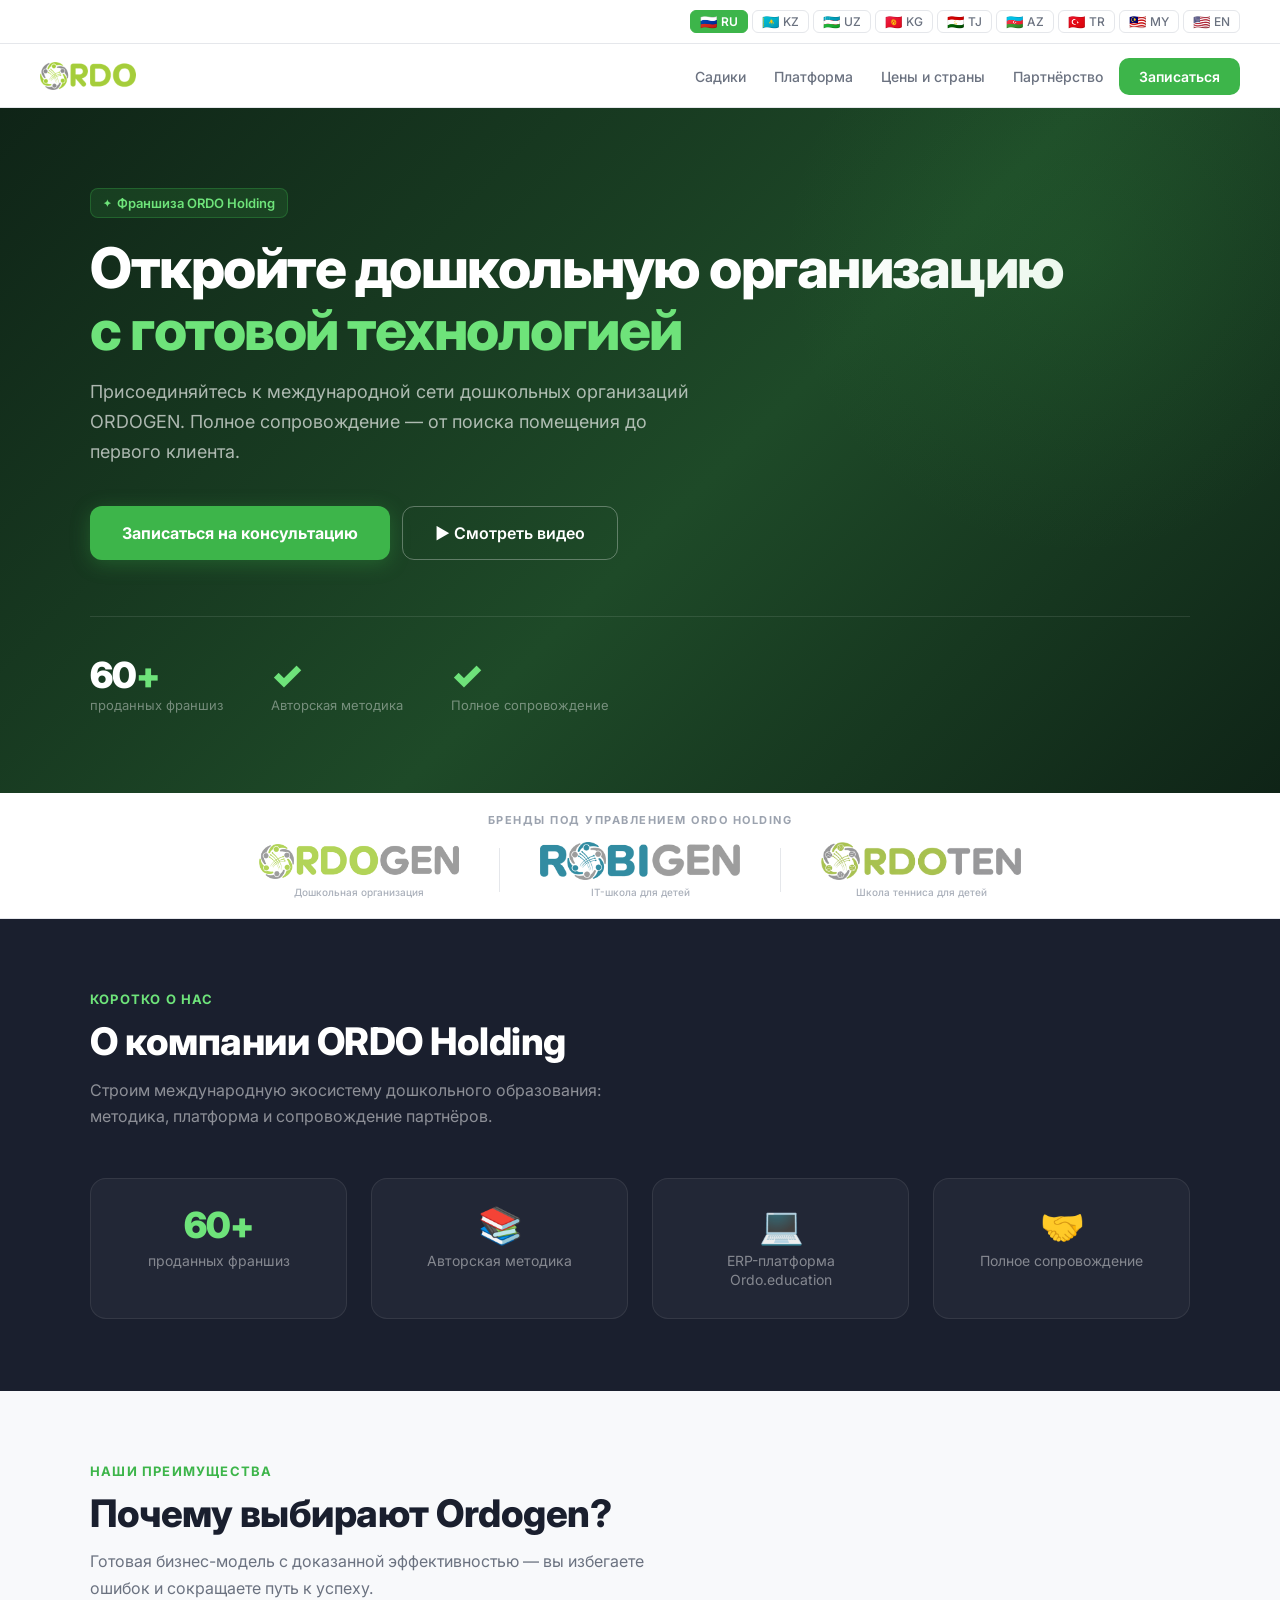
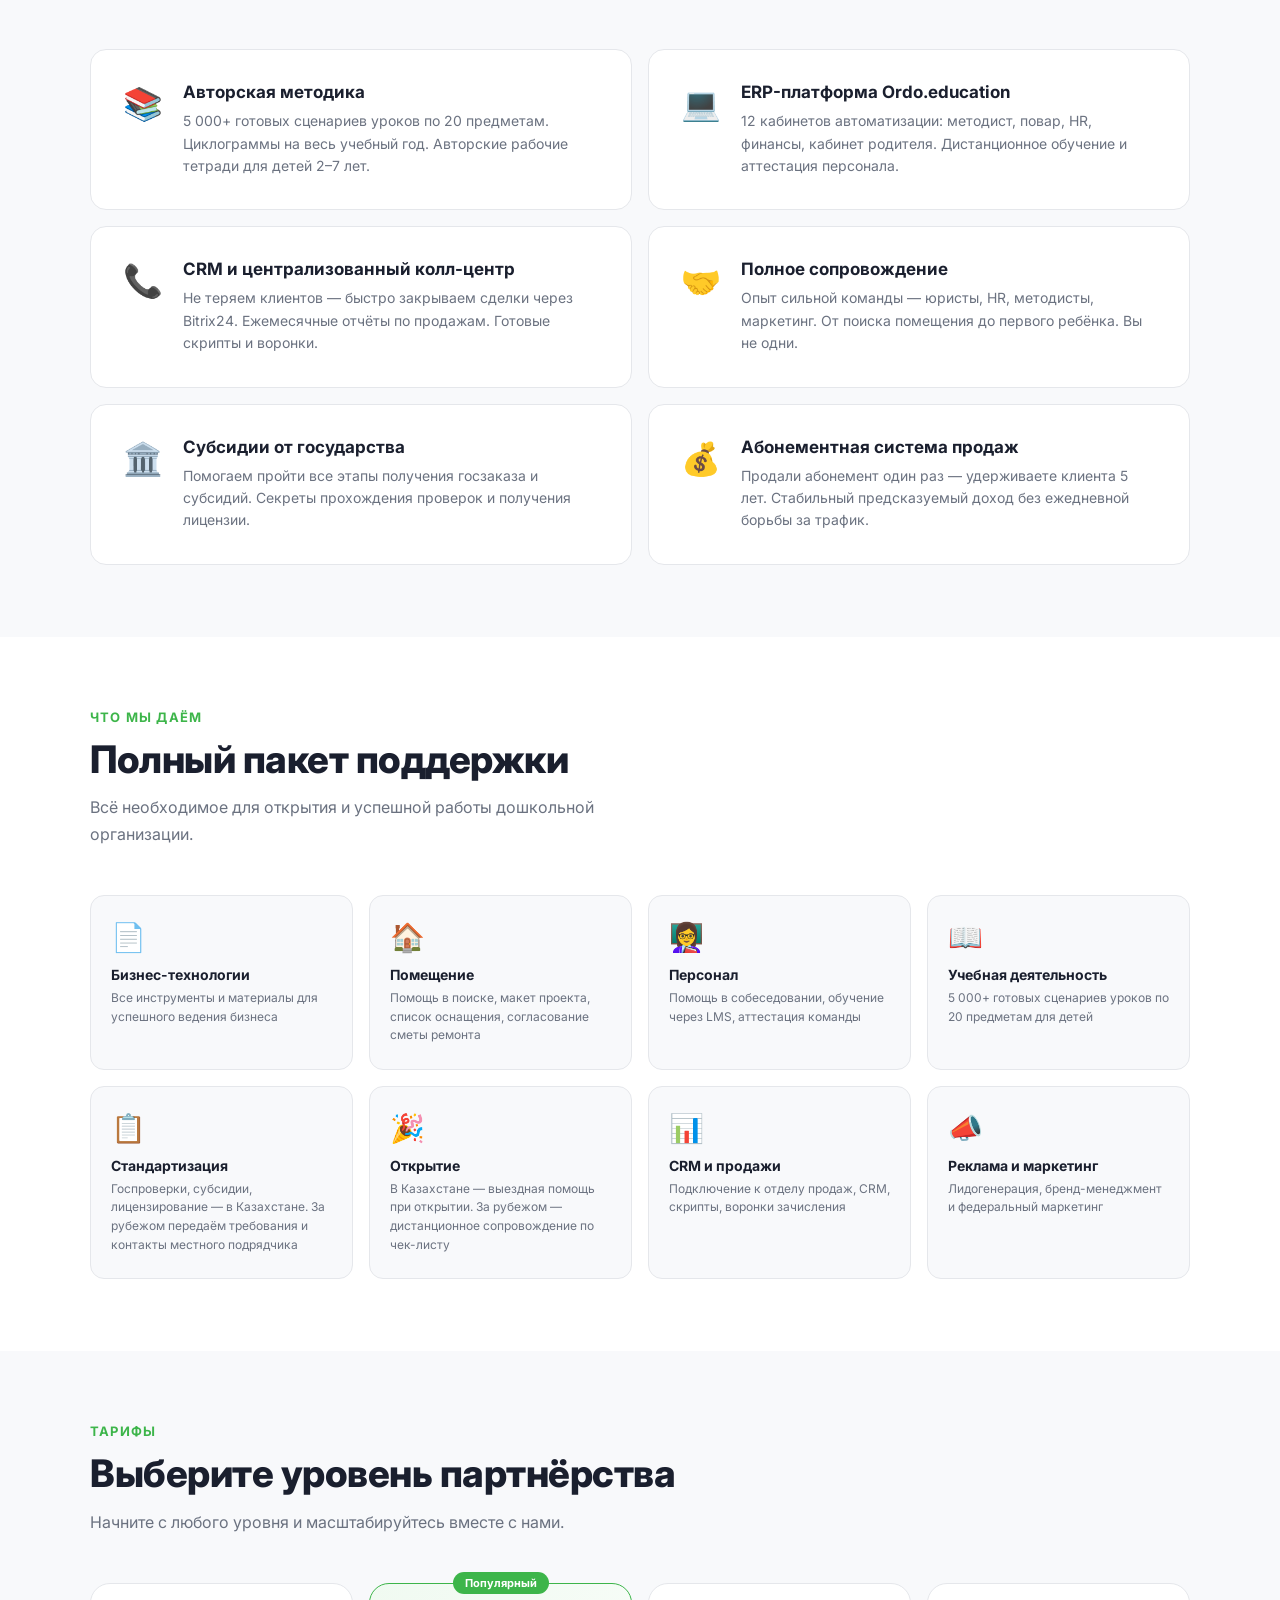
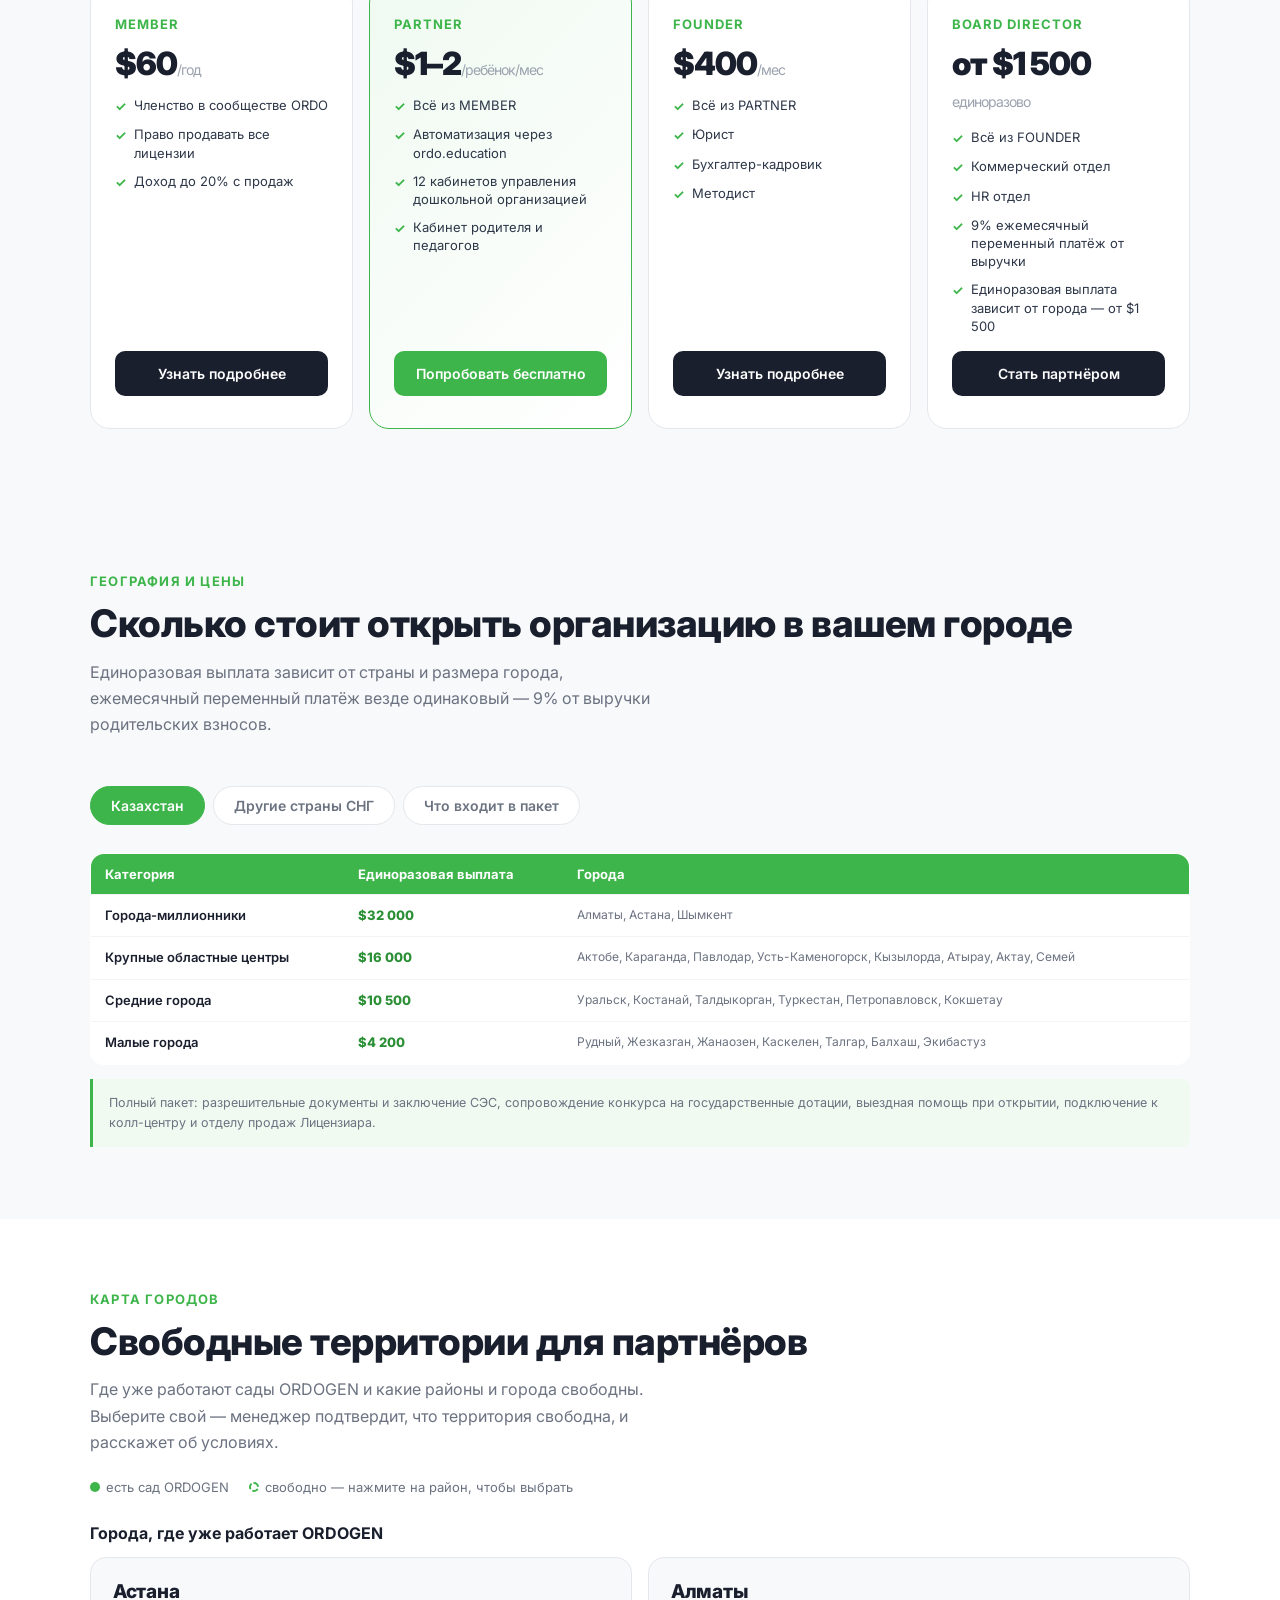
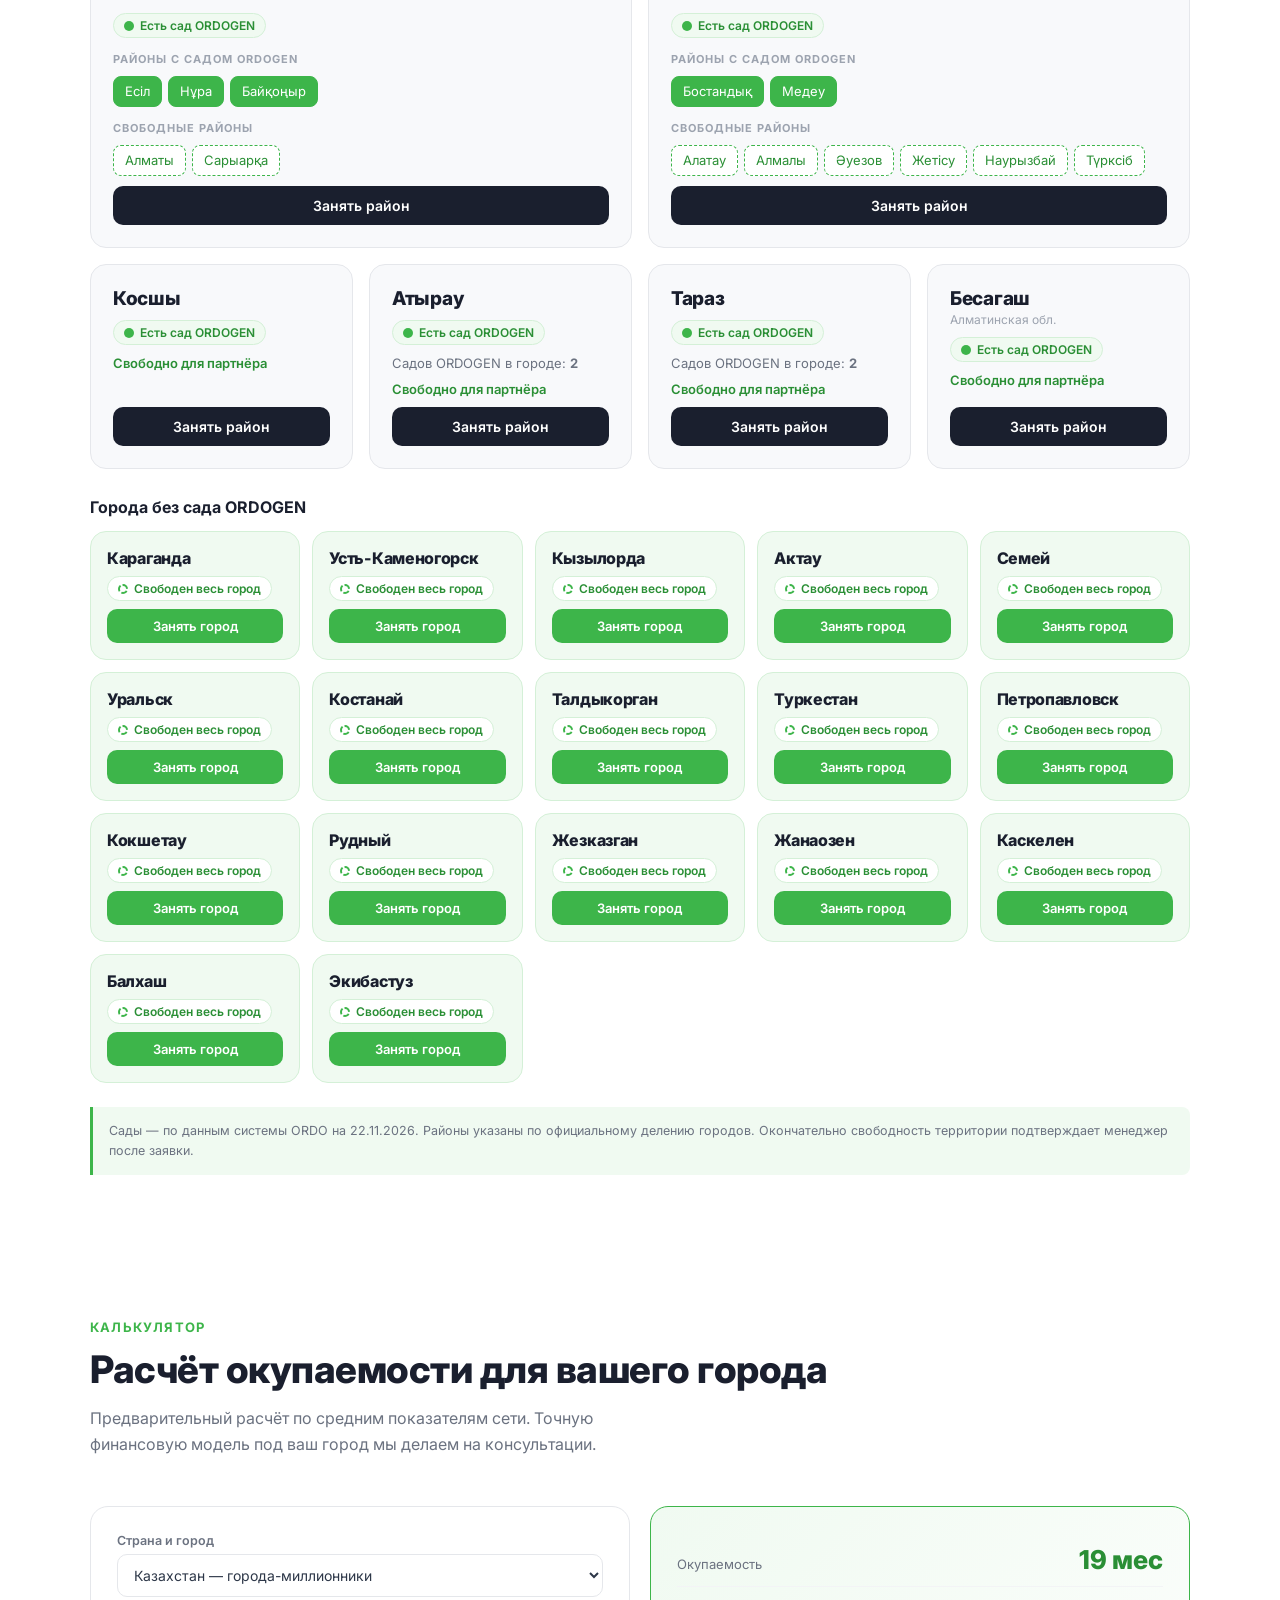
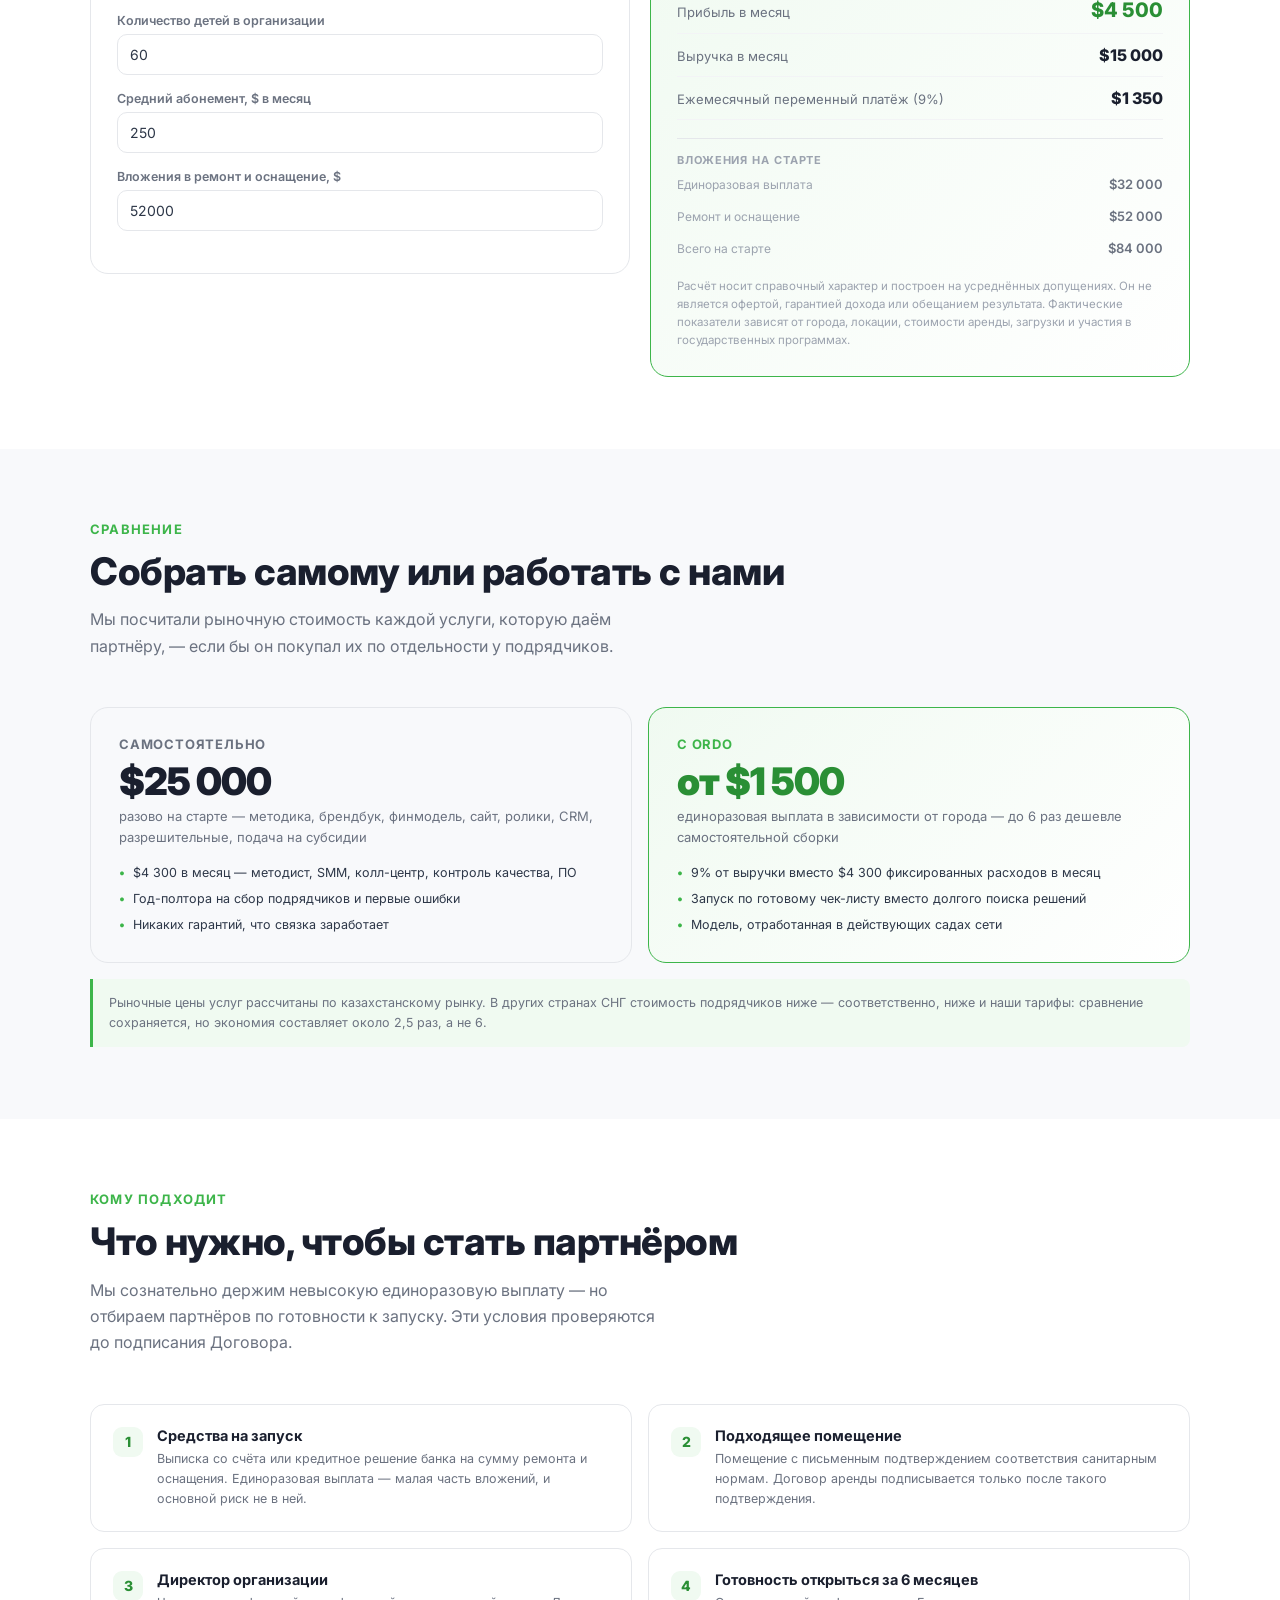
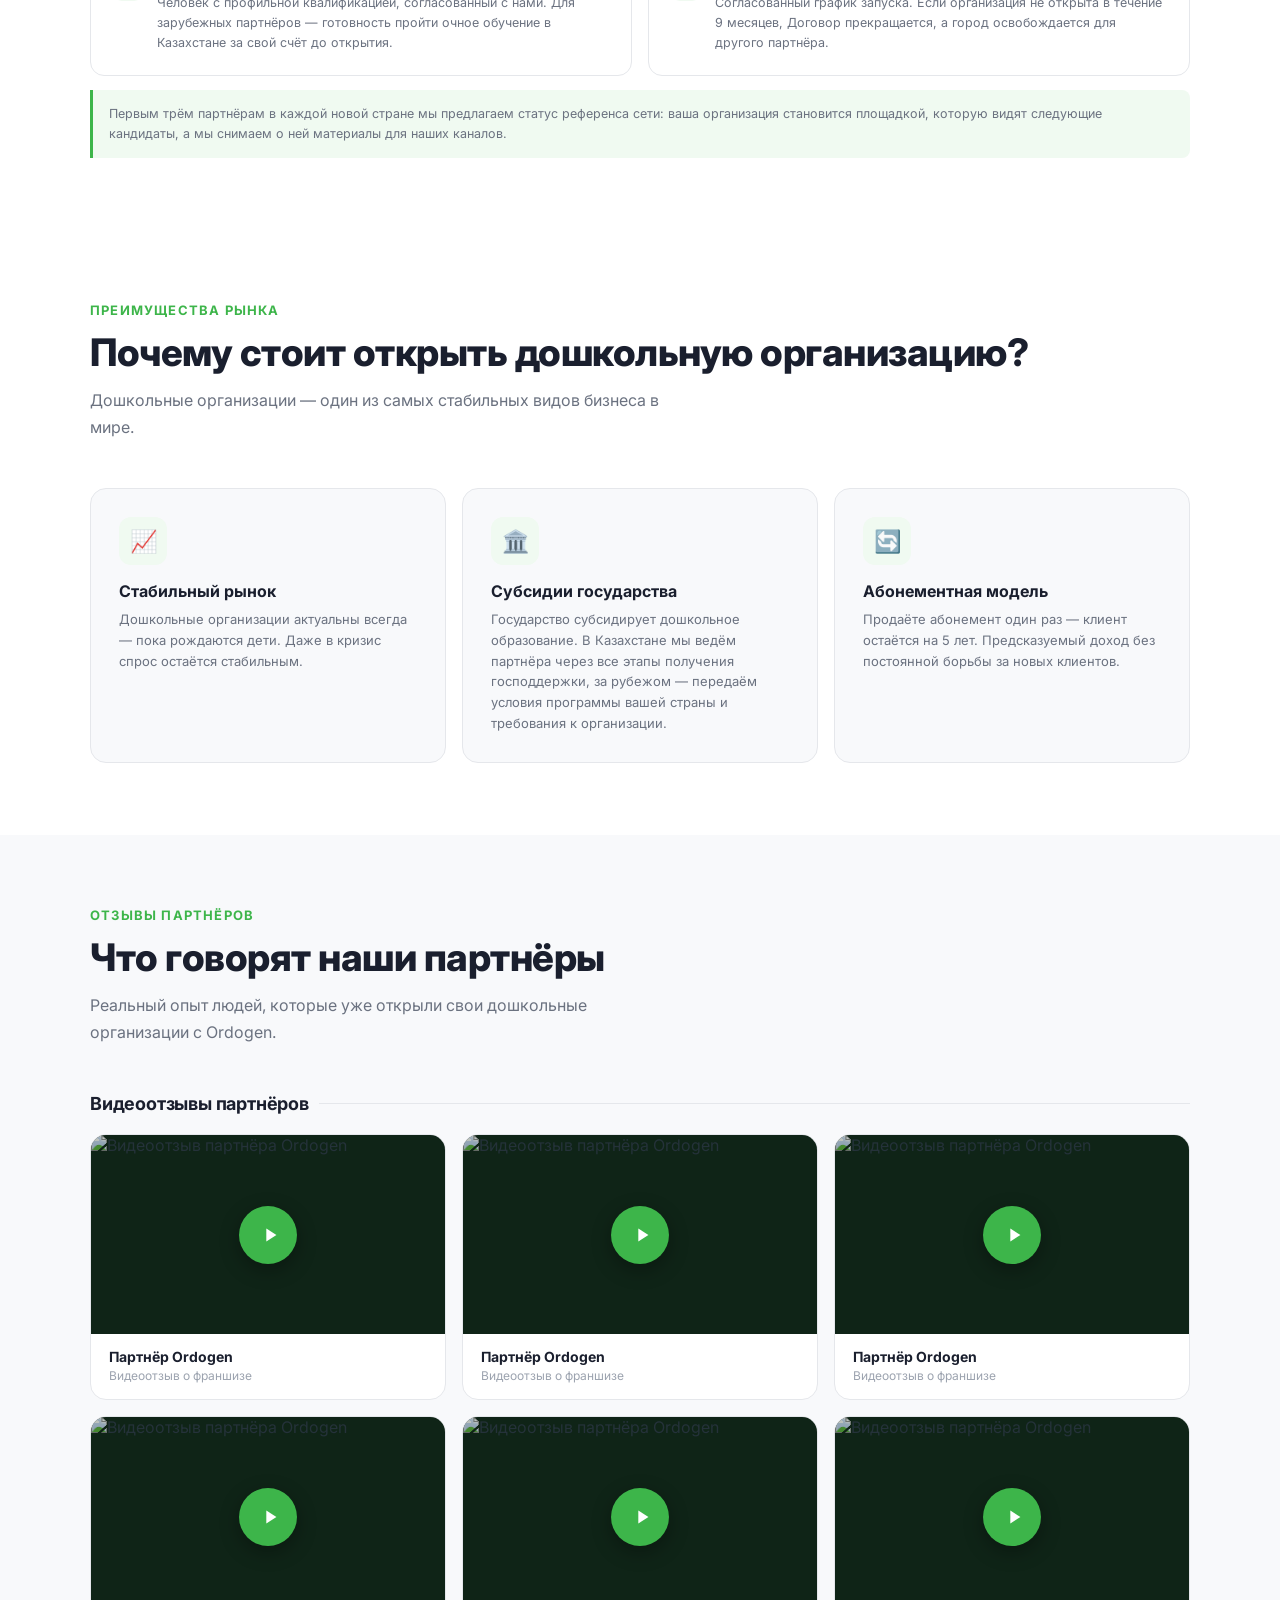
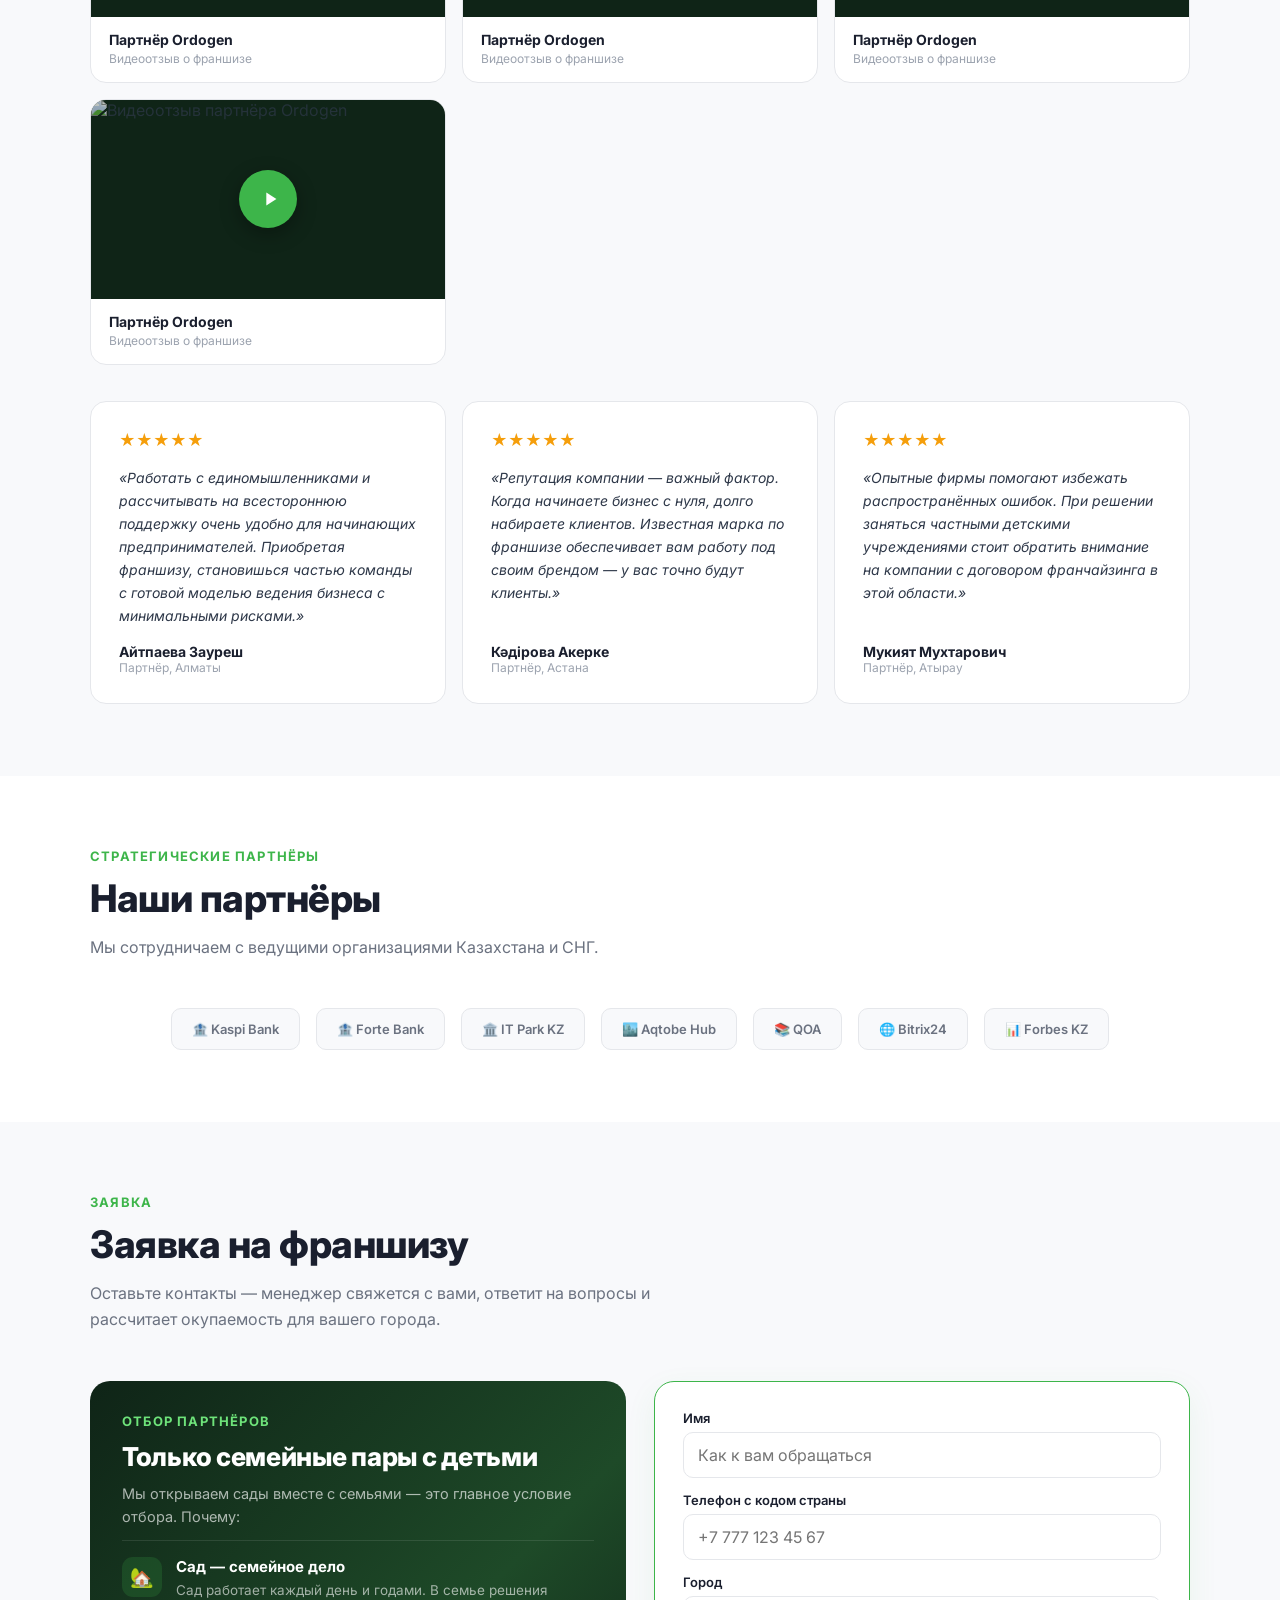
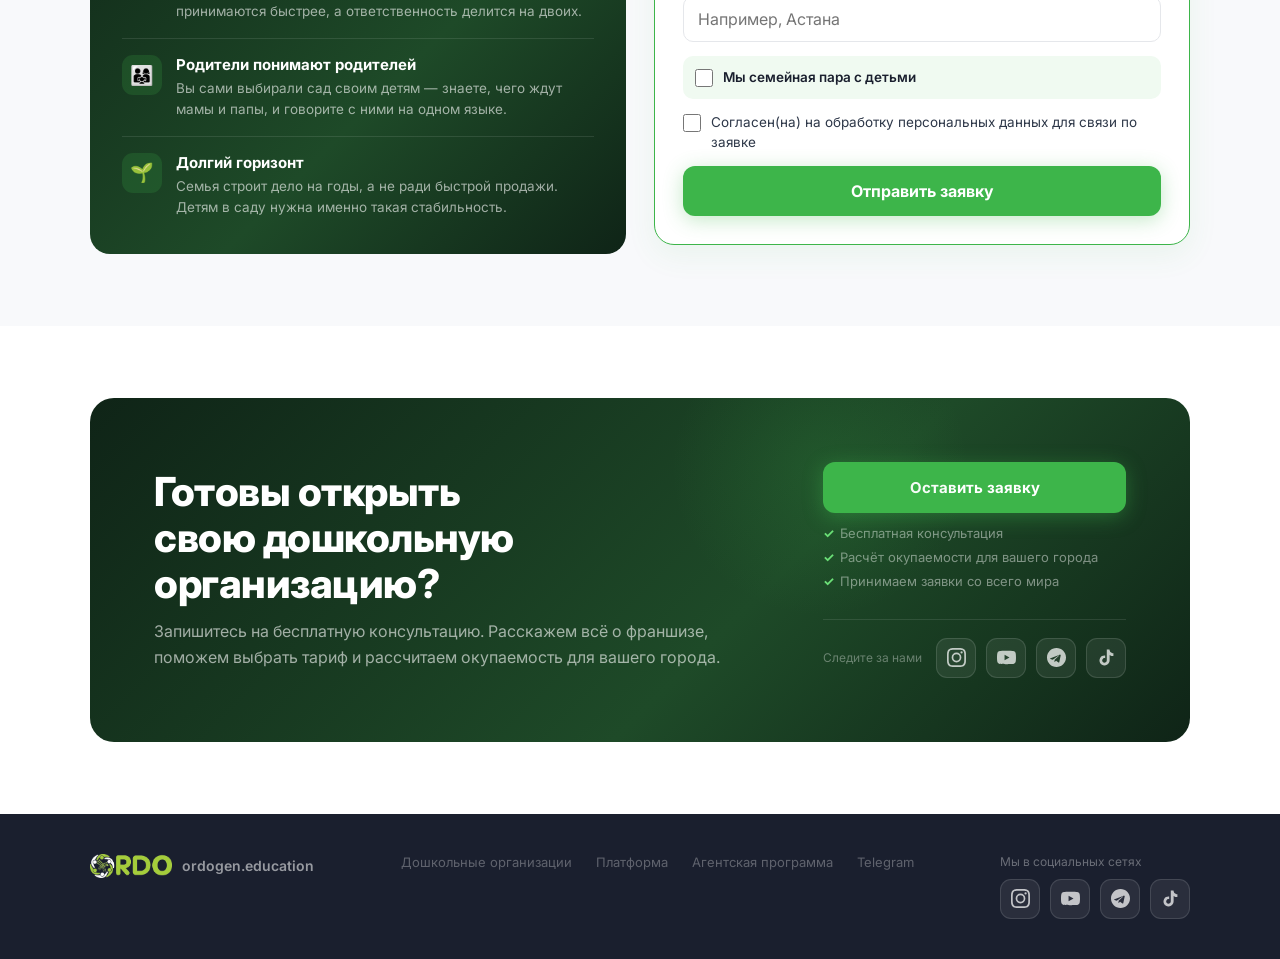
==== commit 9f105c18: "Карта: Шымкент и Талгар убраны из свободных до подтверждения" ====
--- a/index.html
+++ b/index.html
@@ -1712,12 +1712,12 @@
 ];
 // Города из таблицы цен (Казахстан), где сада ORDOGEN нет
 var MAP_FREE_CITIES = [
-  {ru:'Шымкент',kz:'Шымкент',lat:'Shymkent'},{ru:'Караганда',kz:'Қарағанды',lat:'Karaganda'},{ru:'Усть-Каменогорск',kz:'Өскемен',lat:'Oskemen'},
+  {ru:'Караганда',kz:'Қарағанды',lat:'Karaganda'},{ru:'Усть-Каменогорск',kz:'Өскемен',lat:'Oskemen'},
   {ru:'Кызылорда',kz:'Қызылорда',lat:'Kyzylorda'},{ru:'Актау',kz:'Ақтау',lat:'Aktau'},{ru:'Семей',kz:'Семей',lat:'Semey'},
   {ru:'Уральск',kz:'Орал',lat:'Oral'},{ru:'Костанай',kz:'Қостанай',lat:'Kostanay'},{ru:'Талдыкорган',kz:'Талдықорған',lat:'Taldykorgan'},
   {ru:'Туркестан',kz:'Түркістан',lat:'Turkistan'},{ru:'Петропавловск',kz:'Петропавл',lat:'Petropavl'},{ru:'Кокшетау',kz:'Көкшетау',lat:'Kokshetau'},
   {ru:'Рудный',kz:'Рудный',lat:'Rudny'},{ru:'Жезказган',kz:'Жезқазған',lat:'Zhezkazgan'},{ru:'Жанаозен',kz:'Жаңаөзен',lat:'Zhanaozen'},
-  {ru:'Каскелен',kz:'Қаскелең',lat:'Kaskelen'},{ru:'Талгар',kz:'Талғар',lat:'Talgar'},{ru:'Балхаш',kz:'Балқаш',lat:'Balkhash'},{ru:'Экибастуз',kz:'Екібастұз',lat:'Ekibastuz'}
+  {ru:'Каскелен',kz:'Қаскелең',lat:'Kaskelen'},{ru:'Балхаш',kz:'Балқаш',lat:'Balkhash'},{ru:'Экибастуз',kz:'Екібастұз',lat:'Ekibastuz'}
 ];
 function mapScript(){ return ({ru:'ru',ky:'ru',tj:'ru',kz:'kz'})[CUR_LANG] || 'lat'; }
 function mapName(o){ var s = mapScript(); return o[s] || o.ru; }
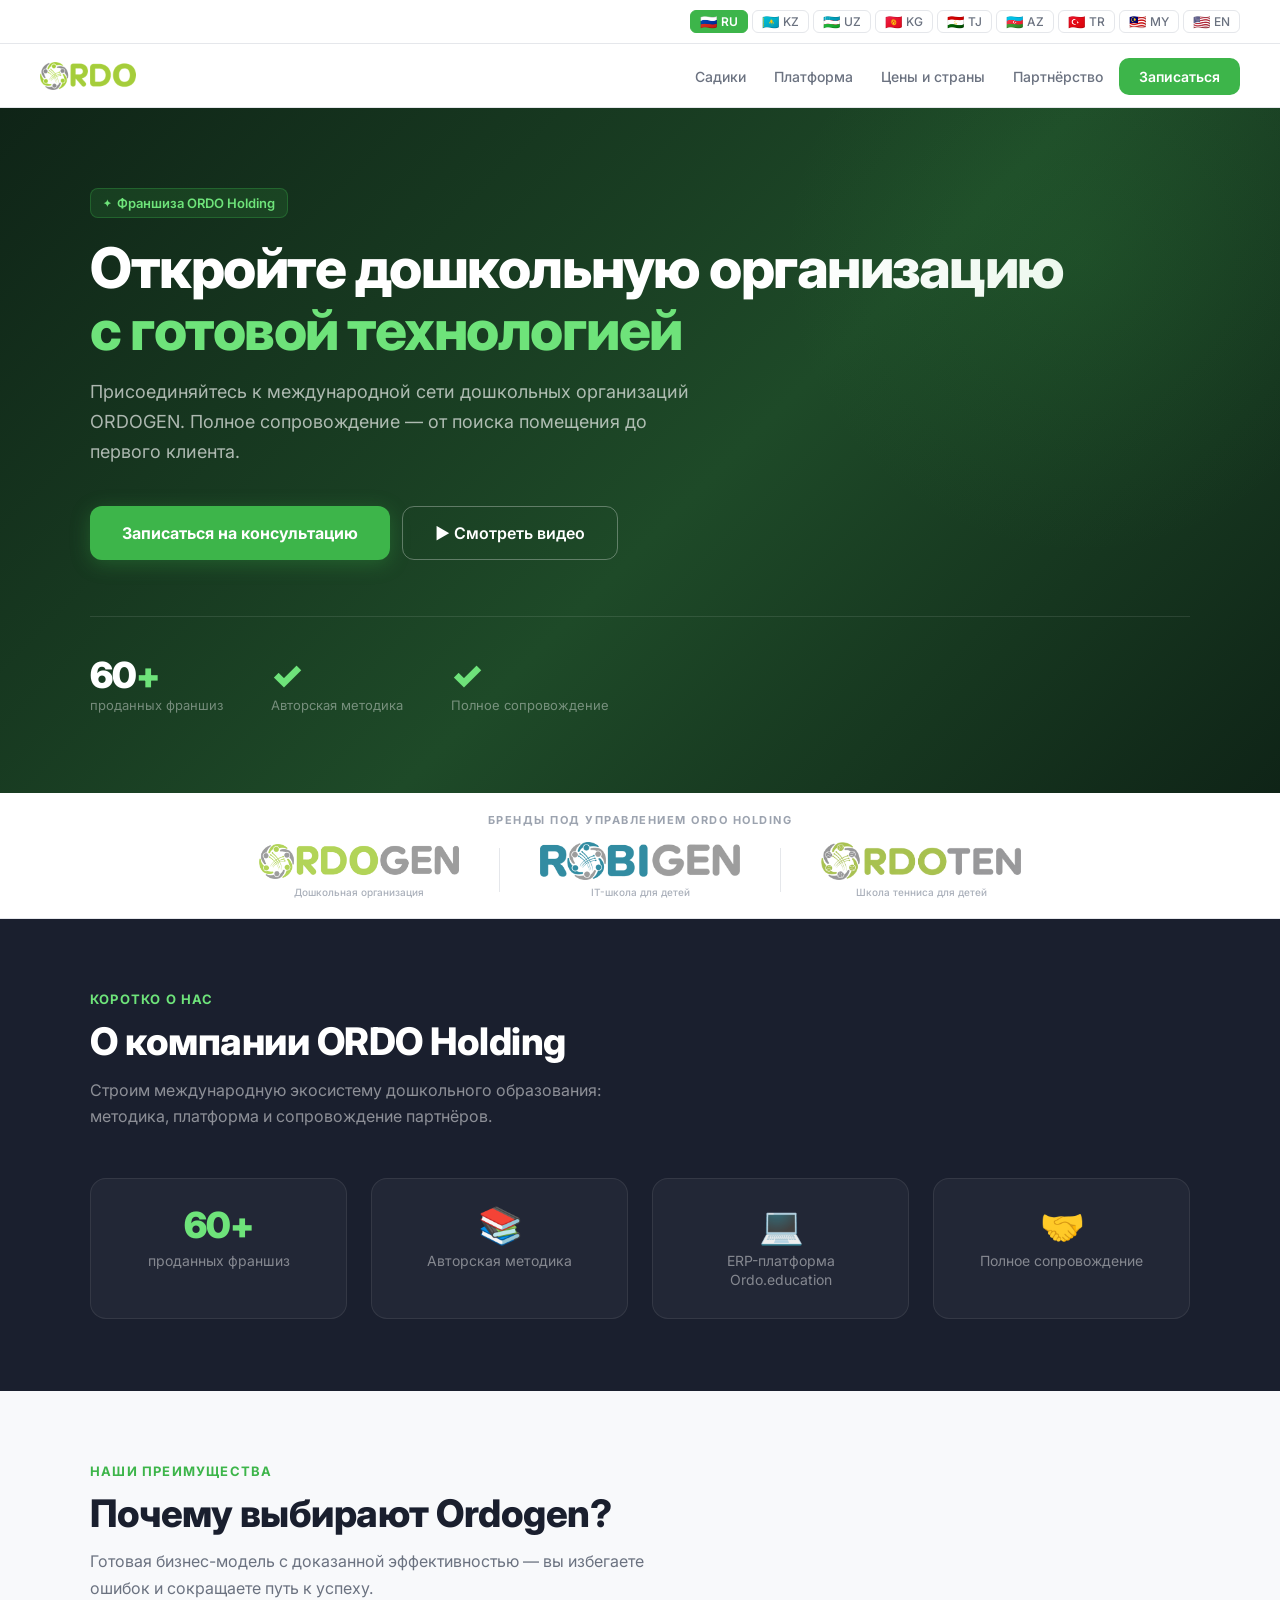
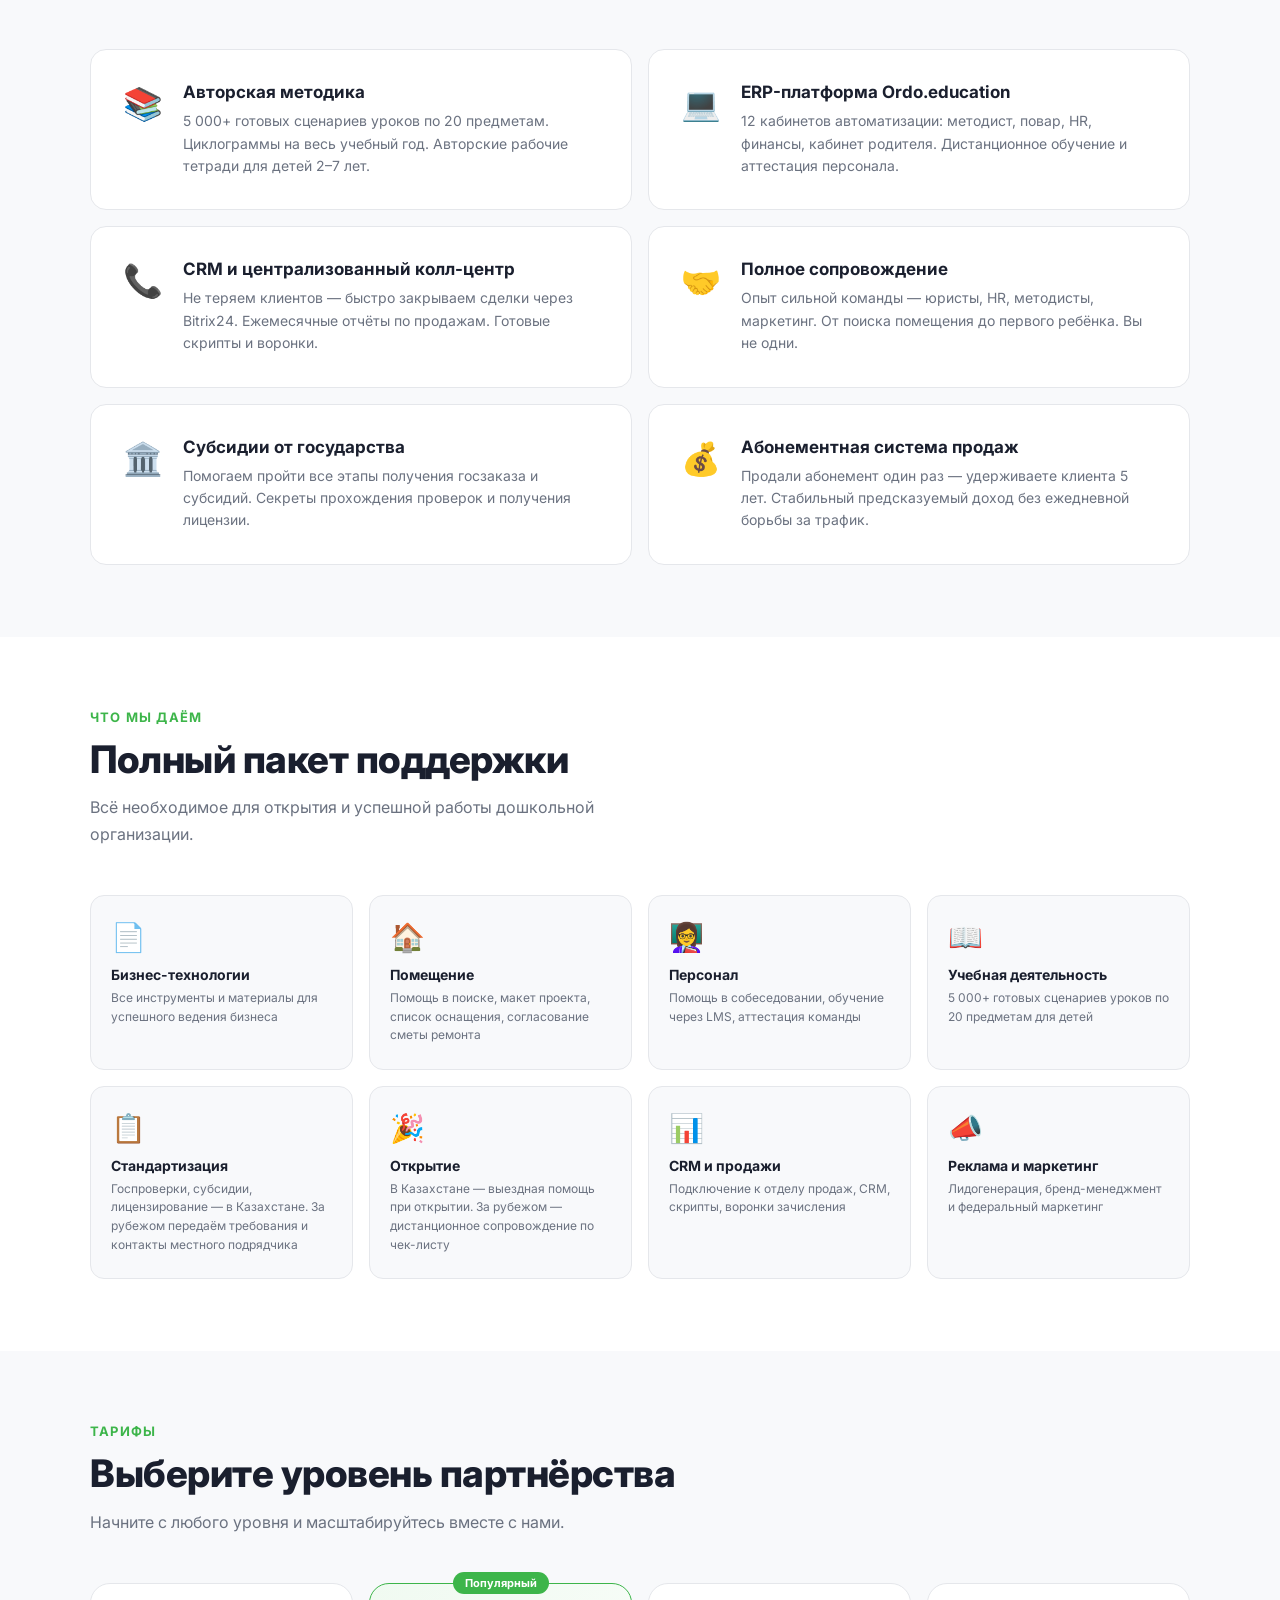
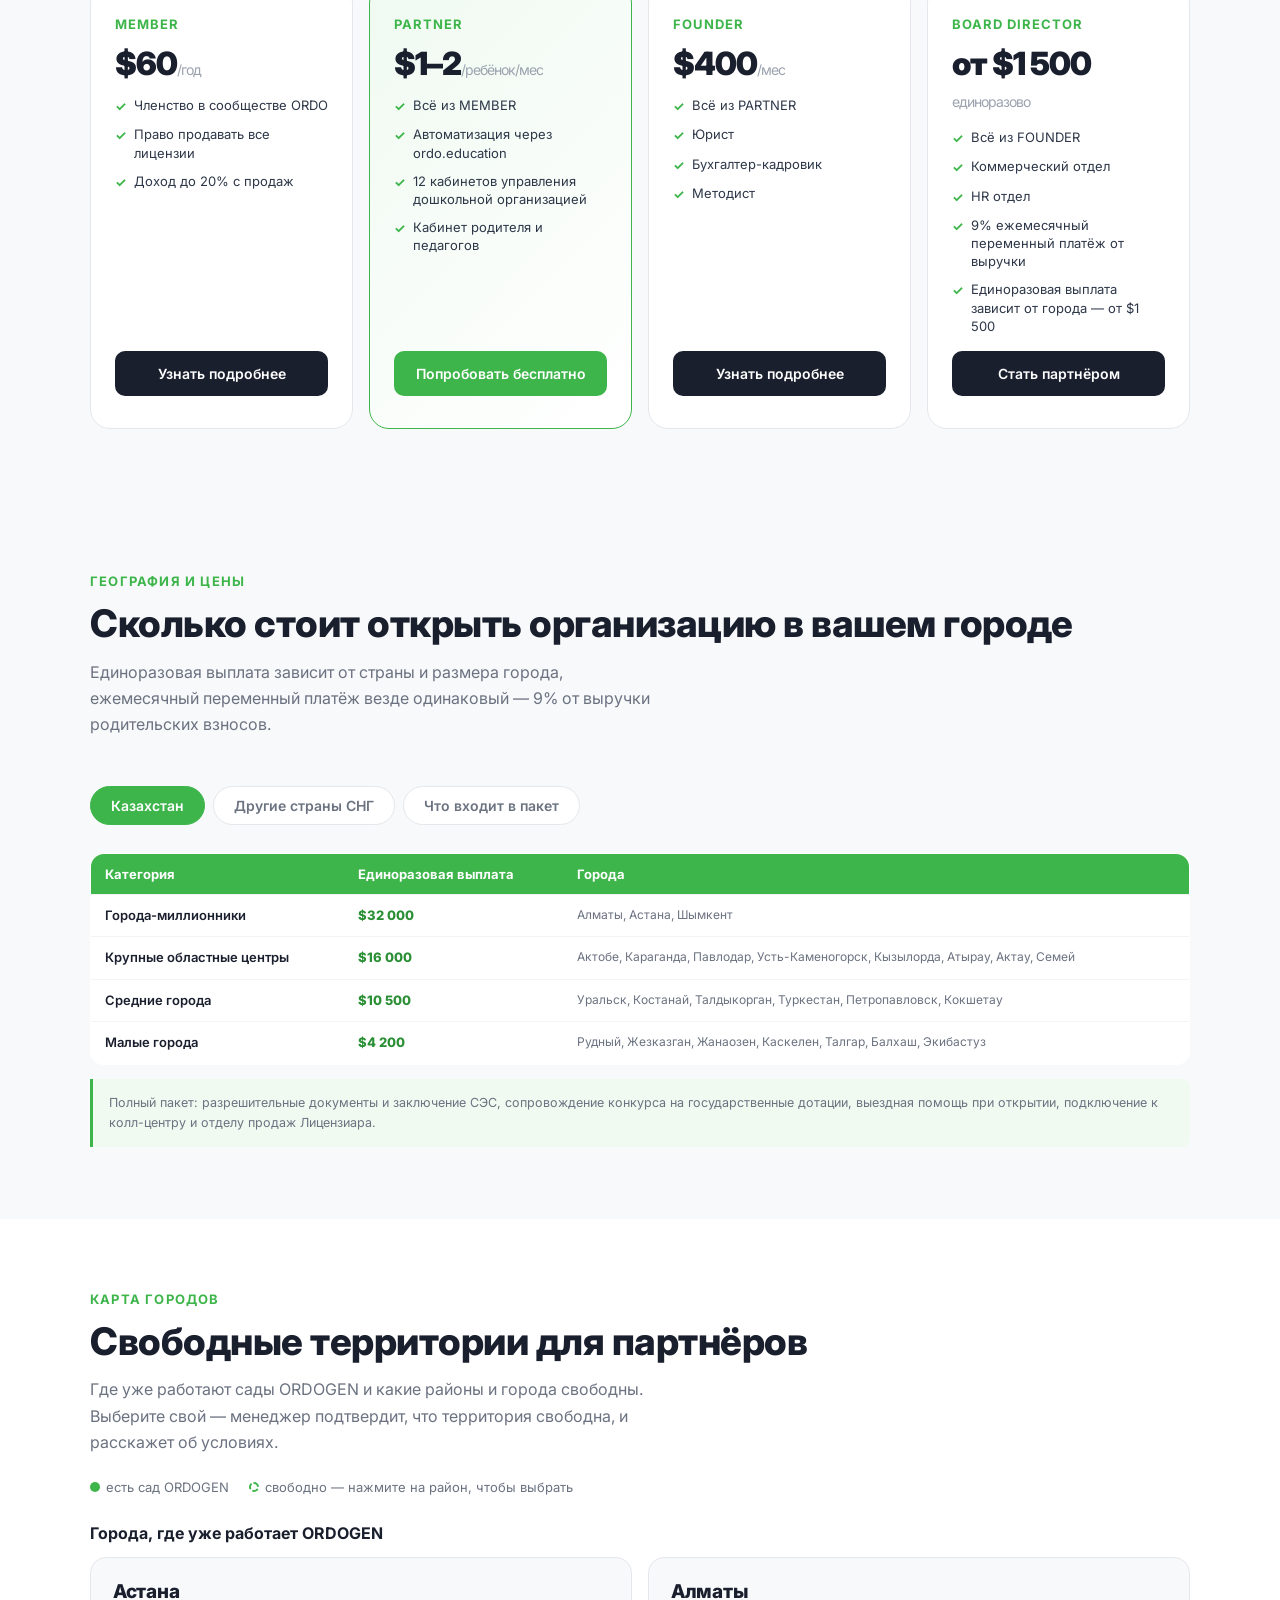
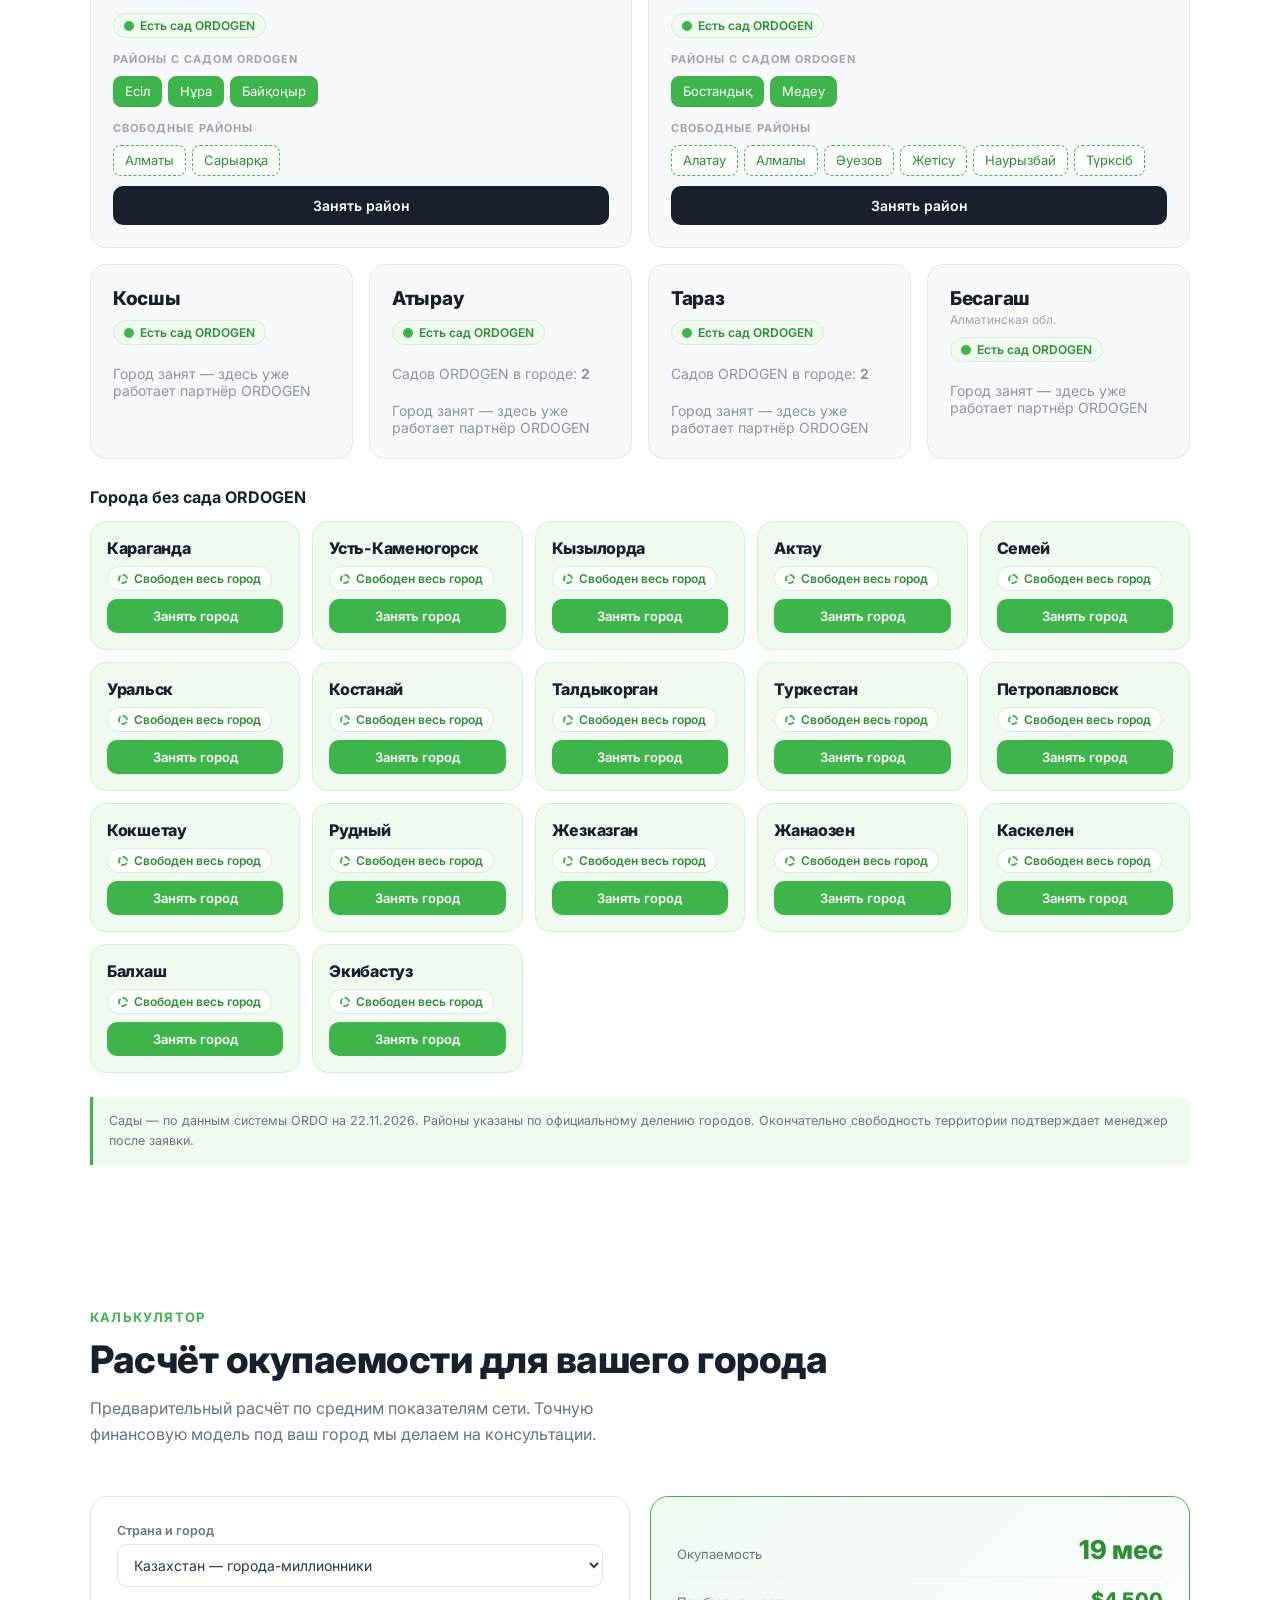
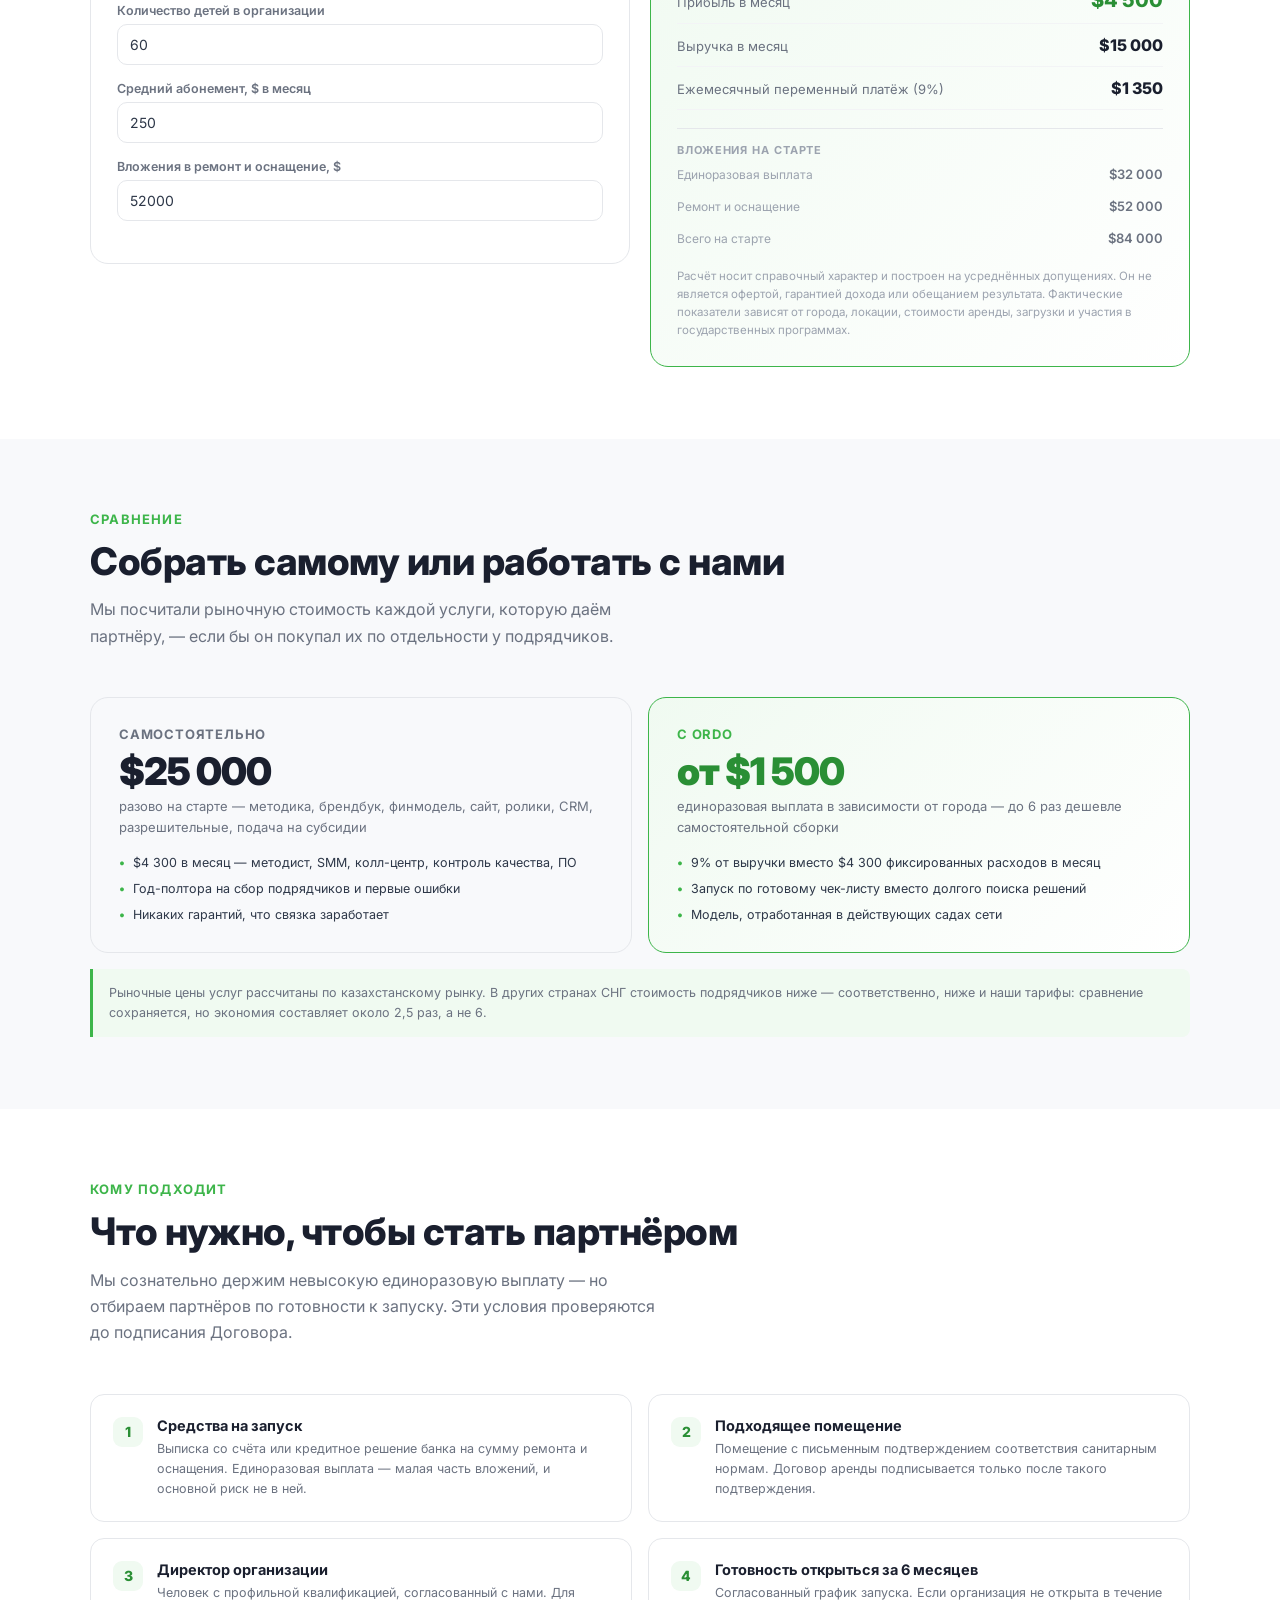
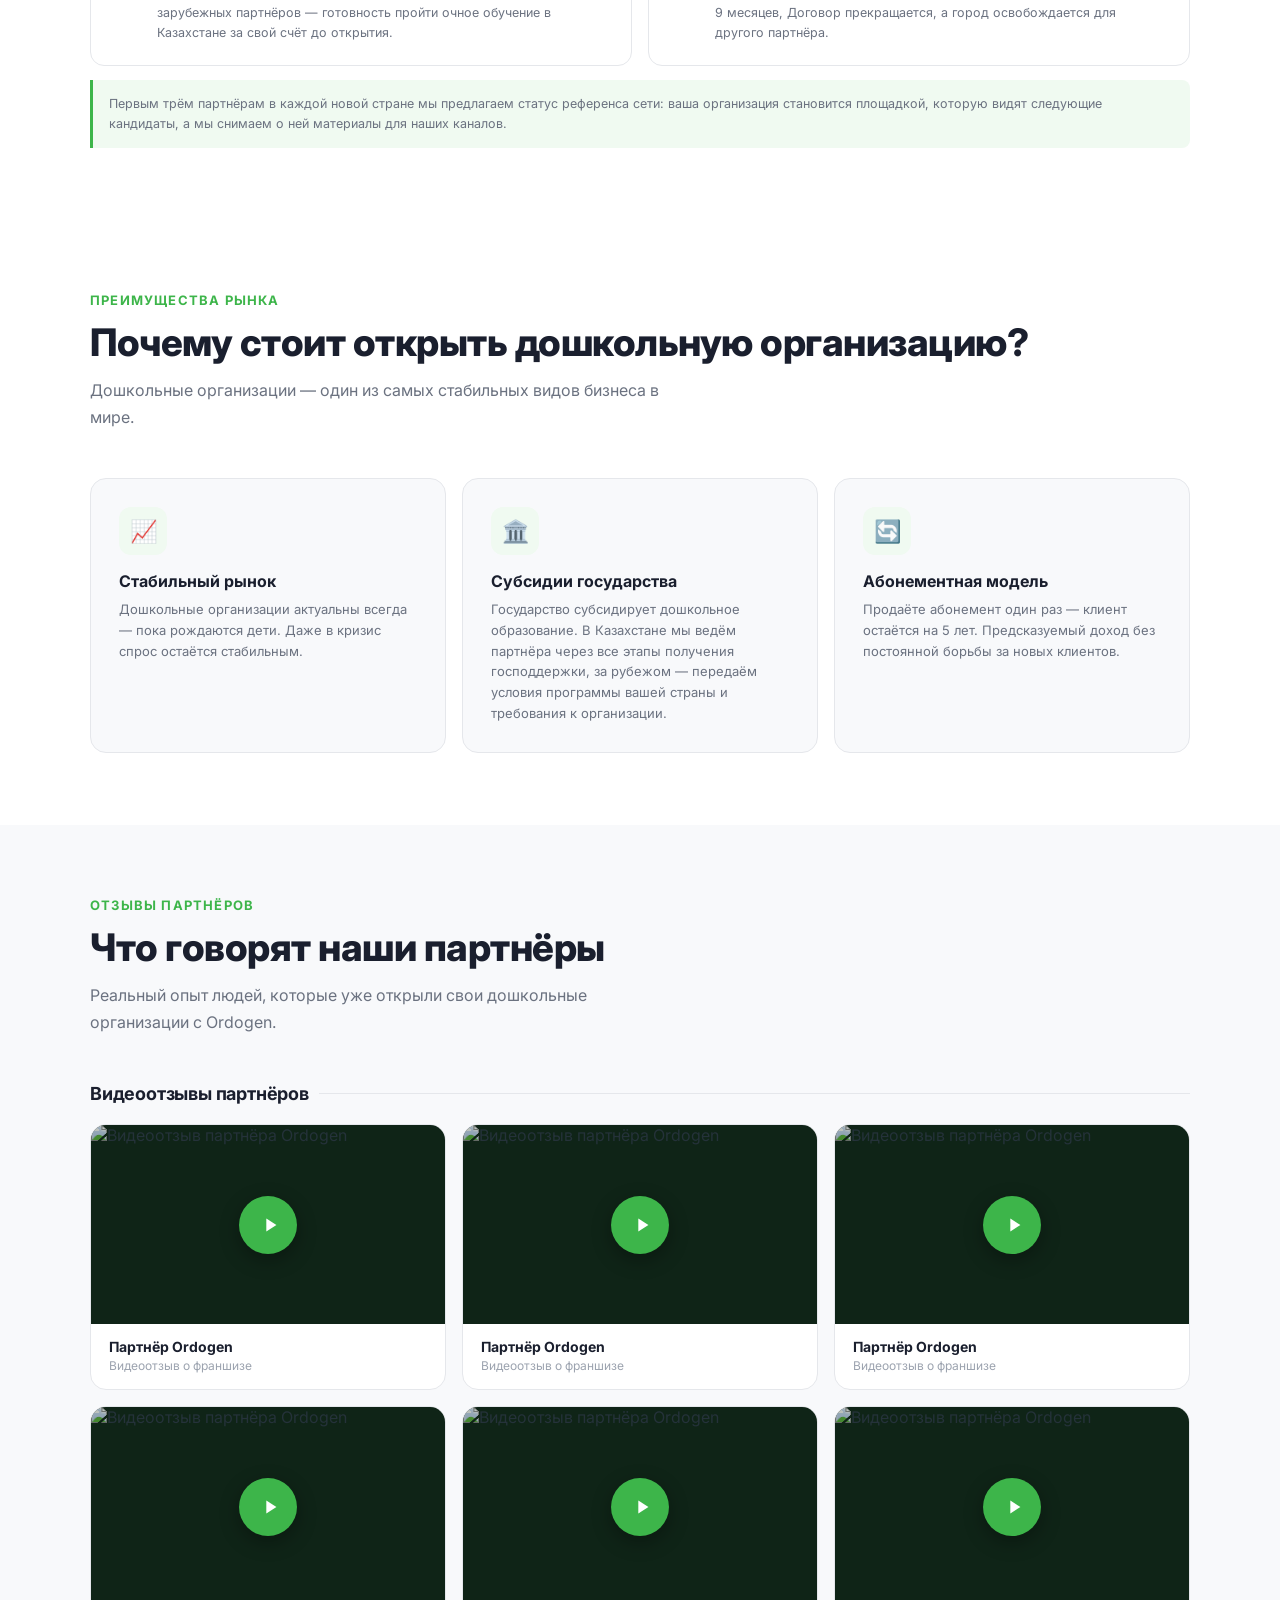
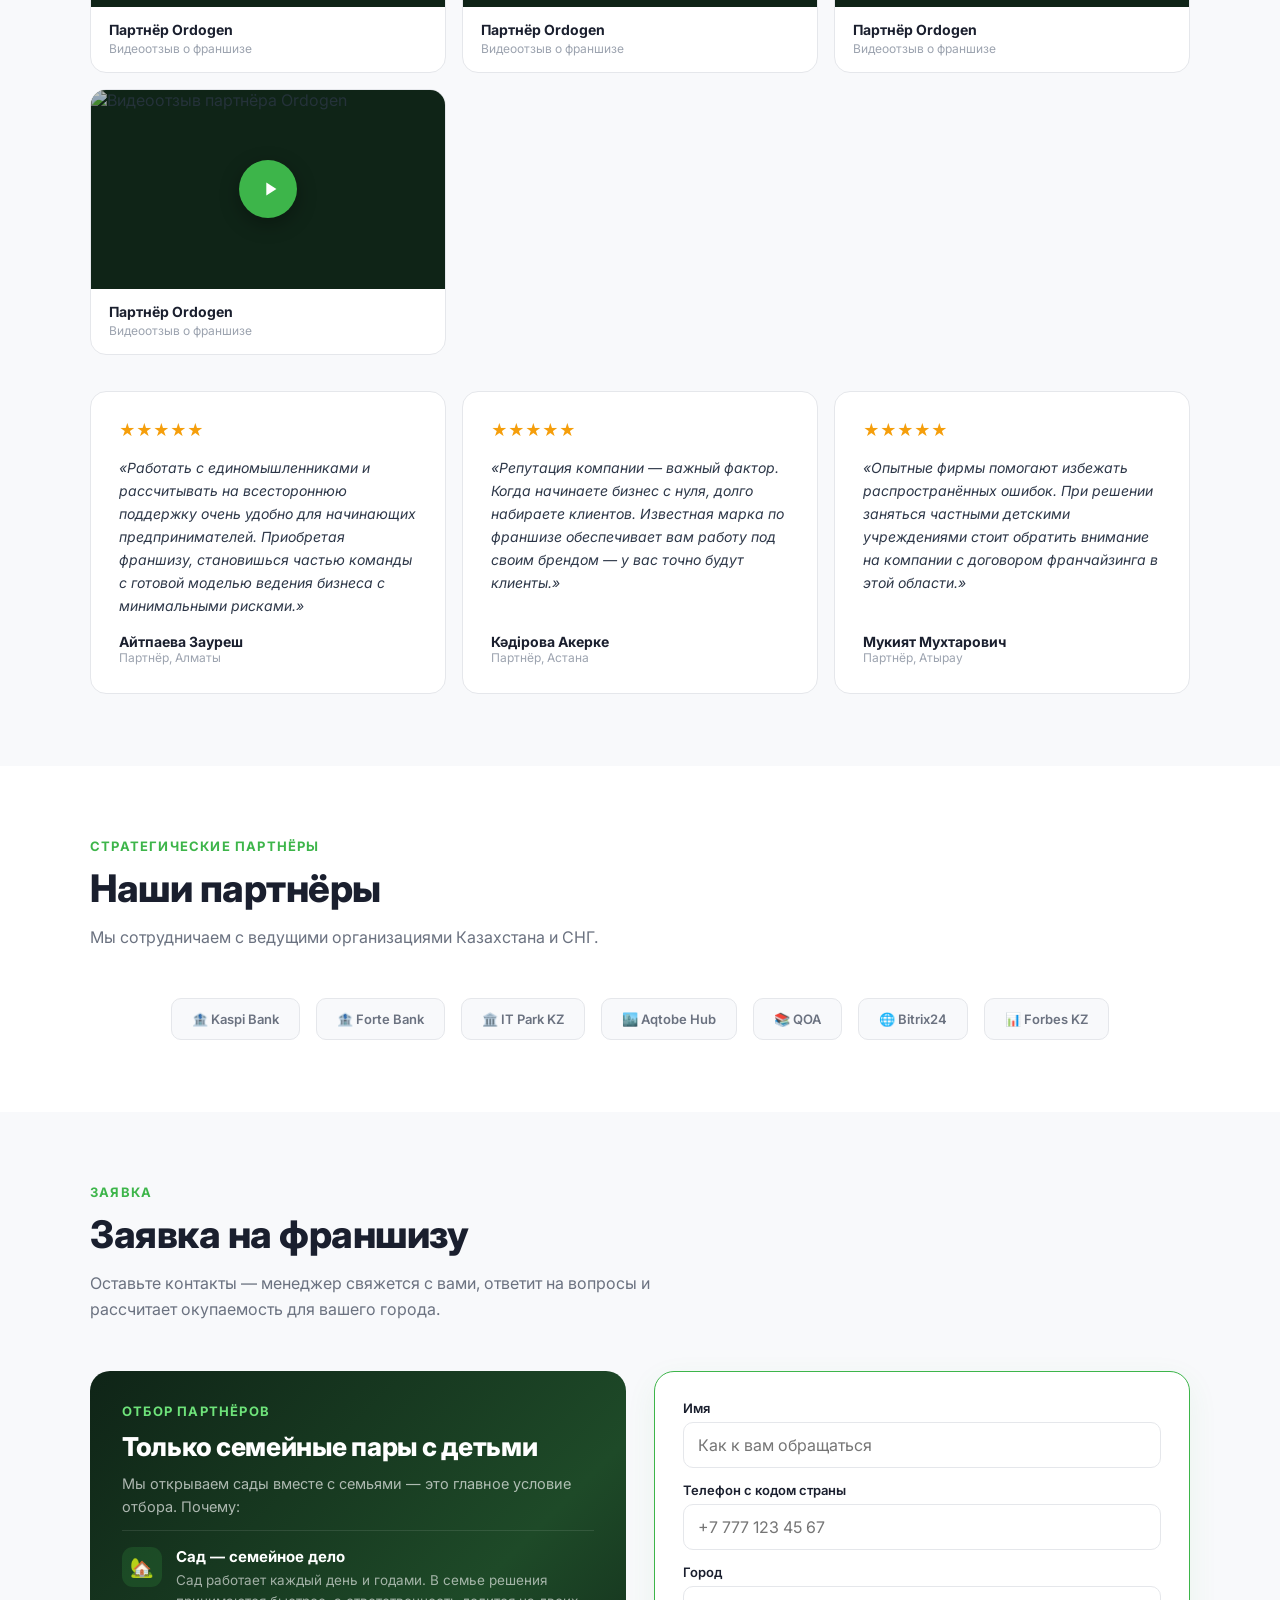
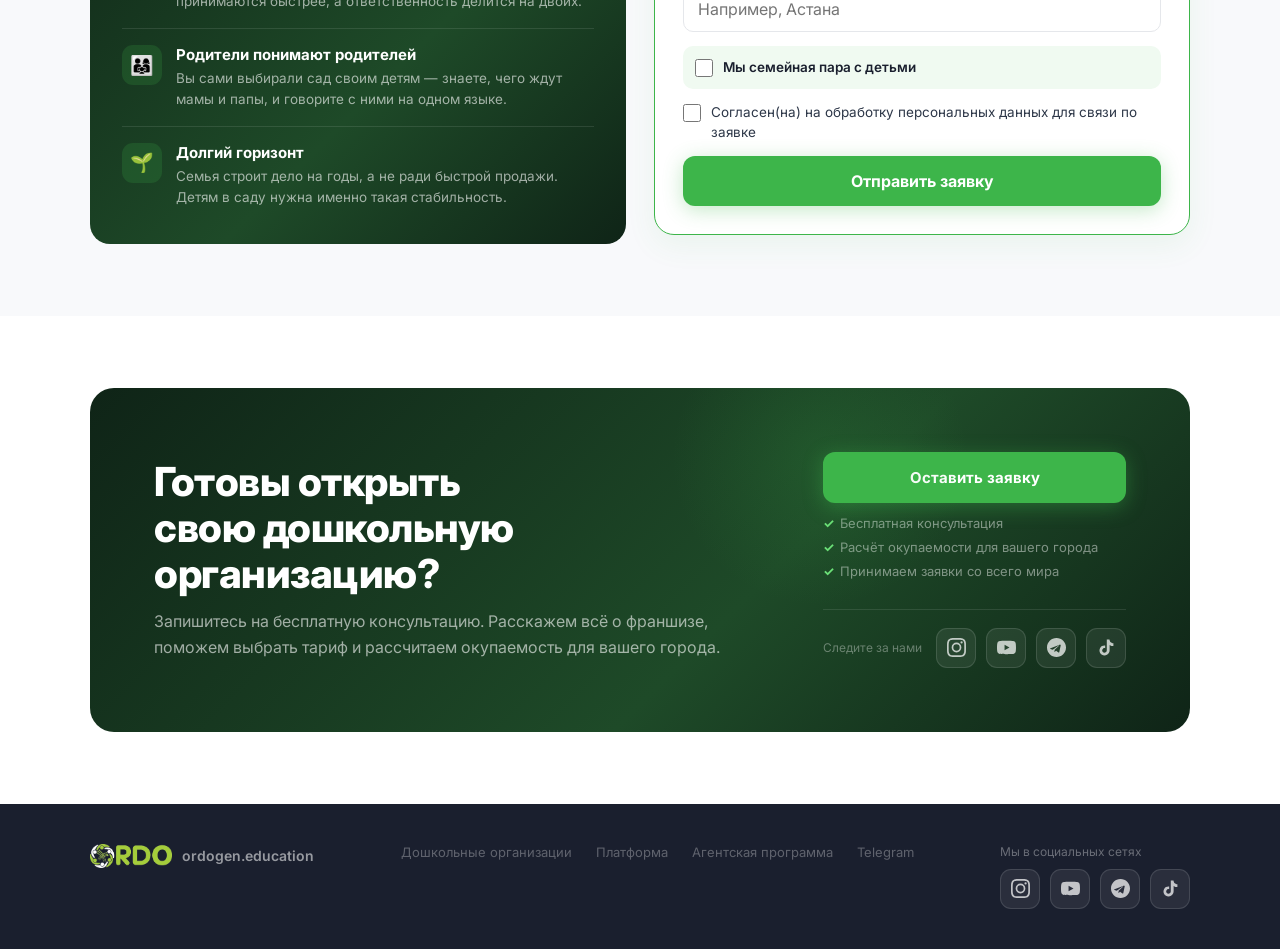
==== commit ebe3a707: "Карта: города с садами ORDOGEN — «город занят», без кнопки" ====
--- a/index.html
+++ b/index.html
@@ -366,7 +366,7 @@
 .city-badge{display:inline-flex;align-items:center;gap:6px;align-self:flex-start;font-size:12px;font-weight:600;color:var(--green-d);background:var(--green-l);border:1px solid var(--green-m);border-radius:100px;padding:4px 10px;}
 .city-badge.free{background:#fff;}
 .city-sec{font-size:11px;font-weight:700;letter-spacing:1px;text-transform:uppercase;color:var(--lgray);margin-top:4px;}
-.city-cnt,.city-free{font-size:13px;color:var(--gray);}
+.city-cnt,.city-taken{color:#8a94a0;font-size:14px;margin-top:10px}.city-free{font-size:13px;color:var(--gray);}
 .city-free{color:var(--green-d);font-weight:600;}
 .chips{display:flex;flex-wrap:wrap;gap:6px;}
 .chip{font-family:inherit;font-size:13px;line-height:1.3;padding:6px 11px;border-radius:8px;}
@@ -1534,7 +1534,7 @@
     cmp_l5:"Запуск по готовому чек-листу вместо долгого поиска решений",cmp_l6:"Модель, отработанная в действующих садах сети",
     s8p:"Лидогенерация, бренд-менеджмент и федеральный маркетинг",cta_btn:"Оставить заявку",
     map_label:"Карта городов",map_title:"Свободные территории для партнёров",map_sub:"Где уже работают сады ORDOGEN и какие районы и города свободны. Выберите свой — менеджер подтвердит, что территория свободна, и расскажет об условиях.",
-    map_with_h:"Города, где уже работает ORDOGEN",map_free_h:"Города без сада ORDOGEN",map_has:"Есть сад ORDOGEN",map_has_d:"Районы с садом ORDOGEN",map_free:"Свободные районы",map_partner:"Свободно для партнёра",map_city_free:"Свободен весь город",map_cnt:"Садов ORDOGEN в городе:",map_btn:"Занять район",map_btn_city:"Занять город",map_leg_has:"есть сад ORDOGEN",map_leg_free:"свободно — нажмите на район, чтобы выбрать",
+    map_with_h:"Города, где уже работает ORDOGEN",map_free_h:"Города без сада ORDOGEN",map_has:"Есть сад ORDOGEN",map_has_d:"Районы с садом ORDOGEN",map_free:"Свободные районы",map_partner:"Свободно для партнёра",map_taken:"Город занят — здесь уже работает партнёр ORDOGEN",map_city_free:"Свободен весь город",map_cnt:"Садов ORDOGEN в городе:",map_btn:"Занять район",map_btn_city:"Занять город",map_leg_has:"есть сад ORDOGEN",map_leg_free:"свободно — нажмите на район, чтобы выбрать",
     map_note:"Сады — по данным системы ORDO на 22.11.2026. Районы указаны по официальному делению городов. Окончательно свободность территории подтверждает менеджер после заявки.",
     sel_label:"Отбор партнёров",sel_title:"Только семейные пары с детьми",sel_sub:"Мы открываем сады вместе с семьями — это главное условие отбора. Почему:",
     sel1h:"Сад — семейное дело",sel1p:"Сад работает каждый день и годами. В семье решения принимаются быстрее, а ответственность делится на двоих.",
@@ -1552,7 +1552,7 @@
     cmp_l5:"Шешім іздеуге ұзақ уақыт жұмсаудың орнына дайын чек-парақ бойынша іске қосу",cmp_l6:"Желінің жұмыс істеп тұрған балабақшаларында сыналған модель",
     s8p:"Лидогенерация, бренд-менеджмент және федералдық маркетинг",cta_btn:"Өтінім қалдыру",
     map_label:"Қалалар картасы",map_title:"Серіктестерге арналған бос аумақтар",map_sub:"ORDOGEN балабақшалары қай жерде жұмыс істейді және қай аудандар мен қалалар бос. Өзіңізге керегін таңдаңыз — менеджер аумақтың бос екенін растап, шарттары туралы айтып береді.",
-    map_with_h:"ORDOGEN жұмыс істейтін қалалар",map_free_h:"ORDOGEN балабақшасы жоқ қалалар",map_has:"ORDOGEN балабақшасы бар",map_has_d:"ORDOGEN балабақшасы бар аудандар",map_free:"Бос аудандар",map_partner:"Серіктес үшін бос",map_city_free:"Бүкіл қала бос",map_cnt:"Қаладағы ORDOGEN балабақшалары:",map_btn:"Ауданды алу",map_btn_city:"Қаланы алу",map_leg_has:"ORDOGEN балабақшасы бар",map_leg_free:"бос — таңдау үшін ауданды басыңыз",
+    map_with_h:"ORDOGEN жұмыс істейтін қалалар",map_free_h:"ORDOGEN балабақшасы жоқ қалалар",map_has:"ORDOGEN балабақшасы бар",map_has_d:"ORDOGEN балабақшасы бар аудандар",map_free:"Бос аудандар",map_partner:"Серіктес үшін бос",map_taken:"Қала бос емес — мұнда ORDOGEN серіктесі жұмыс істейді",map_city_free:"Бүкіл қала бос",map_cnt:"Қаладағы ORDOGEN балабақшалары:",map_btn:"Ауданды алу",map_btn_city:"Қаланы алу",map_leg_has:"ORDOGEN балабақшасы бар",map_leg_free:"бос — таңдау үшін ауданды басыңыз",
     map_note:"Балабақшалар — ORDO жүйесінің 22.11.2026 жылғы деректері бойынша. Аудандар қалалардың ресми бөлінісі бойынша көрсетілген. Аумақтың бос екенін өтінімнен кейін менеджер түпкілікті растайды.",
     sel_label:"Серіктестерді іріктеу",sel_title:"Тек балалы отбасылық жұптар",sel_sub:"Біз балабақшаларды отбасылармен бірге ашамыз — бұл іріктеудің басты шарты. Себебі:",
     sel1h:"Балабақша — отбасылық іс",sel1p:"Балабақша күн сайын және жылдар бойы жұмыс істейді. Отбасында шешімдер тезірек қабылданады, ал жауапкершілік екіге бөлінеді.",
@@ -1570,7 +1570,7 @@
     cmp_l5:"Uzoq izlanishlar o'rniga tayyor chek-list bo'yicha ishga tushirish",cmp_l6:"Tarmoqning amaldagi bog'chalarida sinovdan o'tgan model",
     s8p:"Lidogeneratsiya, brend-menejment va federal marketing",cta_btn:"Ariza qoldirish",
     map_label:"Shaharlar xaritasi",map_title:"Hamkorlar uchun bo'sh hududlar",map_sub:"ORDOGEN bog'chalari qayerda ishlayapti va qaysi tumanlar hamda shaharlar bo'sh. O'zingiznikini tanlang — menejer hudud bo'shligini tasdiqlaydi va shartlar haqida aytib beradi.",
-    map_with_h:"ORDOGEN ishlayotgan shaharlar",map_free_h:"ORDOGEN bog'chasi yo'q shaharlar",map_has:"ORDOGEN bog'chasi bor",map_has_d:"ORDOGEN bog'chasi bor tumanlar",map_free:"Bo'sh tumanlar",map_partner:"Hamkor uchun bo'sh",map_city_free:"Butun shahar bo'sh",map_cnt:"Shahardagi ORDOGEN bog'chalari:",map_btn:"Tumanni band qilish",map_btn_city:"Shaharni band qilish",map_leg_has:"ORDOGEN bog'chasi bor",map_leg_free:"bo'sh — tanlash uchun tumanni bosing",
+    map_with_h:"ORDOGEN ishlayotgan shaharlar",map_free_h:"ORDOGEN bog'chasi yo'q shaharlar",map_has:"ORDOGEN bog'chasi bor",map_has_d:"ORDOGEN bog'chasi bor tumanlar",map_free:"Bo'sh tumanlar",map_partner:"Hamkor uchun bo'sh",map_taken:"Shahar band — bu yerda ORDOGEN hamkori ishlaydi",map_city_free:"Butun shahar bo'sh",map_cnt:"Shahardagi ORDOGEN bog'chalari:",map_btn:"Tumanni band qilish",map_btn_city:"Shaharni band qilish",map_leg_has:"ORDOGEN bog'chasi bor",map_leg_free:"bo'sh — tanlash uchun tumanni bosing",
     map_note:"Bog'chalar — ORDO tizimining 22.11.2026 holatidagi ma'lumotlari bo'yicha. Tumanlar shaharlarning rasmiy bo'linishi bo'yicha ko'rsatilgan. Hudud bo'shligini arizadan so'ng menejer yakuniy tasdiqlaydi.",
     sel_label:"Hamkorlarni tanlash",sel_title:"Faqat farzandli oilaviy juftliklar",sel_sub:"Biz bog'chalarni oilalar bilan birga ochamiz — bu tanlovning asosiy sharti. Sababi:",
     sel1h:"Bog'cha — oilaviy ish",sel1p:"Bog'cha har kuni va yillar davomida ishlaydi. Oilada qarorlar tezroq qabul qilinadi, mas'uliyat esa ikkiga bo'linadi.",
@@ -1588,7 +1588,7 @@
     cmp_l5:"Узак издөөнүн ордуна даяр чек-тизме боюнча ишке киргизүү",cmp_l6:"Тармактын иштеп жаткан бакчаларында сыналган модель",
     s8p:"Лидогенерация, бренд-менеджмент жана федералдык маркетинг",cta_btn:"Өтүнмө калтыруу",
     map_label:"Шаарлар картасы",map_title:"Өнөктөштөр үчүн бош аймактар",map_sub:"ORDOGEN бакчалары кайда иштейт жана кайсы райондор менен шаарлар бош. Өзүңүздүкүн тандаңыз — менеджер аймактын бош экенин ырастап, шарттары тууралуу айтып берет.",
-    map_with_h:"ORDOGEN иштеген шаарлар",map_free_h:"ORDOGEN бакчасы жок шаарлар",map_has:"ORDOGEN бакчасы бар",map_has_d:"ORDOGEN бакчасы бар райондор",map_free:"Бош райондор",map_partner:"Өнөктөш үчүн бош",map_city_free:"Бүт шаар бош",map_cnt:"Шаардагы ORDOGEN бакчалары:",map_btn:"Районду ээлөө",map_btn_city:"Шаарды ээлөө",map_leg_has:"ORDOGEN бакчасы бар",map_leg_free:"бош — тандоо үчүн районду басыңыз",
+    map_with_h:"ORDOGEN иштеген шаарлар",map_free_h:"ORDOGEN бакчасы жок шаарлар",map_has:"ORDOGEN бакчасы бар",map_has_d:"ORDOGEN бакчасы бар райондор",map_free:"Бош райондор",map_partner:"Өнөктөш үчүн бош",map_taken:"Шаар бош эмес — бул жерде ORDOGEN өнөктөшү иштейт",map_city_free:"Бүт шаар бош",map_cnt:"Шаардагы ORDOGEN бакчалары:",map_btn:"Районду ээлөө",map_btn_city:"Шаарды ээлөө",map_leg_has:"ORDOGEN бакчасы бар",map_leg_free:"бош — тандоо үчүн районду басыңыз",
     map_note:"Бакчалар — ORDO системасынын 22.11.2026-жылдагы маалыматы боюнча. Райондор шаарлардын расмий бөлүнүшү боюнча көрсөтүлгөн. Аймактын бош экенин өтүнмөдөн кийин менеджер акыркы жолу ырастайт.",
     sel_label:"Өнөктөштөрдү тандоо",sel_title:"Балалуу үй-бүлөлүк жубайлар гана",sel_sub:"Биз бакчаларды үй-бүлөлөр менен бирге ачабыз — бул тандоонун негизги шарты. Себеби:",
     sel1h:"Бакча — үй-бүлөлүк иш",sel1p:"Бакча күн сайын жана жылдар бою иштейт. Үй-бүлөдө чечимдер тезирээк кабыл алынат, ал эми жоопкерчилик экиге бөлүнөт.",
@@ -1606,7 +1606,7 @@
     cmp_l5:"Оғоз аз рӯи чек-листи тайёр ба ҷои ҷустуҷӯи тӯлонӣ",cmp_l6:"Модели дар боғчаҳои амалкунандаи шабака санҷидашуда",
     s8p:"Лидогенератсия, бренд-менеҷмент ва маркетинги федералӣ",cta_btn:"Дархост гузоштан",
     map_label:"Харитаи шаҳрҳо",map_title:"Ҳудудҳои озод барои шарикон",map_sub:"Боғчаҳои ORDOGEN дар куҷо кор мекунанд ва кадом ноҳияҳо ва шаҳрҳо озоданд. Ҳудуди худро интихоб кунед — менеҷер озод будани онро тасдиқ мекунад ва дар бораи шартҳо нақл мекунад.",
-    map_with_h:"Шаҳрҳое, ки ORDOGEN дар онҳо кор мекунад",map_free_h:"Шаҳрҳои бе боғчаи ORDOGEN",map_has:"Боғчаи ORDOGEN ҳаст",map_has_d:"Ноҳияҳо бо боғчаи ORDOGEN",map_free:"Ноҳияҳои озод",map_partner:"Барои шарик озод",map_city_free:"Тамоми шаҳр озод",map_cnt:"Боғчаҳои ORDOGEN дар шаҳр:",map_btn:"Ишғоли ноҳия",map_btn_city:"Ишғоли шаҳр",map_leg_has:"боғчаи ORDOGEN ҳаст",map_leg_free:"озод — барои интихоб ноҳияро пахш кунед",
+    map_with_h:"Шаҳрҳое, ки ORDOGEN дар онҳо кор мекунад",map_free_h:"Шаҳрҳои бе боғчаи ORDOGEN",map_has:"Боғчаи ORDOGEN ҳаст",map_has_d:"Ноҳияҳо бо боғчаи ORDOGEN",map_free:"Ноҳияҳои озод",map_partner:"Барои шарик озод",map_taken:"Шаҳр банд аст — дар ин ҷо шарики ORDOGEN кор мекунад",map_city_free:"Тамоми шаҳр озод",map_cnt:"Боғчаҳои ORDOGEN дар шаҳр:",map_btn:"Ишғоли ноҳия",map_btn_city:"Ишғоли шаҳр",map_leg_has:"боғчаи ORDOGEN ҳаст",map_leg_free:"озод — барои интихоб ноҳияро пахш кунед",
     map_note:"Боғчаҳо — аз рӯи маълумоти системаи ORDO то 22.11.2026. Ноҳияҳо аз рӯи тақсимоти расмии шаҳрҳо нишон дода шудаанд. Озод будани ҳудудро пас аз дархост менеҷер ниҳоӣ тасдиқ мекунад.",
     sel_label:"Интихоби шарикон",sel_title:"Танҳо ҷуфтҳои оилавии фарзанддор",sel_sub:"Мо боғчаҳоро якҷоя бо оилаҳо мекушоем — ин шарти асосии интихоб аст. Сабаб:",
     sel1h:"Боғча — кори оилавӣ",sel1p:"Боғча ҳар рӯз ва солҳо кор мекунад. Дар оила қарорҳо тезтар қабул мешаванд ва масъулият байни ду нафар тақсим мешавад.",
@@ -1624,7 +1624,7 @@
     cmp_l5:"Uzun axtarışlar əvəzinə hazır yoxlama siyahısı ilə başlanğıc",cmp_l6:"Şəbəkənin fəaliyyət göstərən bağçalarında sınaqdan keçmiş model",
     s8p:"Lidogenerasiya, brend-menecment və federal marketinq",cta_btn:"Müraciət göndərmək",
     map_label:"Şəhərlər xəritəsi",map_title:"Tərəfdaşlar üçün boş ərazilər",map_sub:"ORDOGEN bağçaları harada fəaliyyət göstərir və hansı rayonlar və şəhərlər boşdur. Özünüzünkünü seçin — menecer ərazinin boş olduğunu təsdiqləyəcək və şərtlər barədə danışacaq.",
-    map_with_h:"ORDOGEN fəaliyyət göstərən şəhərlər",map_free_h:"ORDOGEN bağçası olmayan şəhərlər",map_has:"ORDOGEN bağçası var",map_has_d:"ORDOGEN bağçası olan rayonlar",map_free:"Boş rayonlar",map_partner:"Tərəfdaş üçün boşdur",map_city_free:"Bütün şəhər boşdur",map_cnt:"Şəhərdə ORDOGEN bağçaları:",map_btn:"Rayonu tutmaq",map_btn_city:"Şəhəri tutmaq",map_leg_has:"ORDOGEN bağçası var",map_leg_free:"boşdur — seçmək üçün rayona klikləyin",
+    map_with_h:"ORDOGEN fəaliyyət göstərən şəhərlər",map_free_h:"ORDOGEN bağçası olmayan şəhərlər",map_has:"ORDOGEN bağçası var",map_has_d:"ORDOGEN bağçası olan rayonlar",map_free:"Boş rayonlar",map_partner:"Tərəfdaş üçün boşdur",map_taken:"Şəhər tutulub — burada ORDOGEN tərəfdaşı fəaliyyət göstərir",map_city_free:"Bütün şəhər boşdur",map_cnt:"Şəhərdə ORDOGEN bağçaları:",map_btn:"Rayonu tutmaq",map_btn_city:"Şəhəri tutmaq",map_leg_has:"ORDOGEN bağçası var",map_leg_free:"boşdur — seçmək üçün rayona klikləyin",
     map_note:"Bağçalar — ORDO sisteminin 22.11.2026 tarixinə olan məlumatlarına görə. Rayonlar şəhərlərin rəsmi bölgüsünə görə göstərilib. Ərazinin boş olduğunu müraciətdən sonra menecer yekun təsdiqləyir.",
     sel_label:"Tərəfdaşların seçimi",sel_title:"Yalnız uşaqlı ailə cütlükləri",sel_sub:"Bağçaları ailələrlə birlikdə açırıq — bu, seçimin əsas şərtidir. Səbəbi:",
     sel1h:"Bağça — ailə işidir",sel1p:"Bağça hər gün və illərlə işləyir. Ailədə qərarlar daha tez qəbul olunur, məsuliyyət isə ikiyə bölünür.",
@@ -1642,7 +1642,7 @@
     cmp_l5:"Uzun arayışlar yerine hazır kontrol listesiyle başlangıç",cmp_l6:"Ağın faaliyetteki anaokullarında denenmiş model",
     s8p:"Lead generation, marka yönetimi ve ulusal pazarlama",cta_btn:"Başvuru bırakın",
     map_label:"Şehir haritası",map_title:"Ortaklar için boş bölgeler",map_sub:"ORDOGEN anaokulları nerede faaliyette ve hangi ilçeler ile şehirler boş. Size uygun olanı seçin — yöneticimiz bölgenin boş olduğunu teyit edip koşulları anlatacak.",
-    map_with_h:"ORDOGEN'in faaliyette olduğu şehirler",map_free_h:"ORDOGEN anaokulu olmayan şehirler",map_has:"ORDOGEN anaokulu var",map_has_d:"ORDOGEN anaokulu olan ilçeler",map_free:"Boş ilçeler",map_partner:"Ortak için boş",map_city_free:"Şehrin tamamı boş",map_cnt:"Şehirdeki ORDOGEN anaokulları:",map_btn:"İlçeyi ayırt",map_btn_city:"Şehri ayırt",map_leg_has:"ORDOGEN anaokulu var",map_leg_free:"boş — seçmek için ilçeye tıklayın",
+    map_with_h:"ORDOGEN'in faaliyette olduğu şehirler",map_free_h:"ORDOGEN anaokulu olmayan şehirler",map_has:"ORDOGEN anaokulu var",map_has_d:"ORDOGEN anaokulu olan ilçeler",map_free:"Boş ilçeler",map_partner:"Ortak için boş",map_taken:"Şehir dolu — burada bir ORDOGEN ortağı çalışıyor",map_city_free:"Şehrin tamamı boş",map_cnt:"Şehirdeki ORDOGEN anaokulları:",map_btn:"İlçeyi ayırt",map_btn_city:"Şehri ayırt",map_leg_has:"ORDOGEN anaokulu var",map_leg_free:"boş — seçmek için ilçeye tıklayın",
     map_note:"Anaokulları — ORDO sisteminin 22.11.2026 tarihli verilerine göre. İlçeler şehirlerin resmî idari bölünüşüne göre gösterilmiştir. Bölgenin boş olduğunu başvurudan sonra yöneticimiz kesin olarak teyit eder.",
     sel_label:"Ortak seçimi",sel_title:"Yalnızca çocuklu evli çiftler",sel_sub:"Anaokullarını ailelerle birlikte açıyoruz — bu, seçimin ana şartı. Nedeni:",
     sel1h:"Anaokulu bir aile işidir",sel1p:"Anaokulu her gün ve yıllarca çalışır. Ailede kararlar daha hızlı alınır, sorumluluk ikiye bölünür.",
@@ -1660,7 +1660,7 @@
     cmp_l5:"Pelancaran mengikut senarai semak sedia ada, bukan pencarian yang panjang",cmp_l6:"Model yang telah diuji di tadika rangkaian yang sedang beroperasi",
     s8p:"Penjanaan petunjuk, pengurusan jenama dan pemasaran persekutuan",cta_btn:"Hantar permohonan",
     map_label:"Peta bandar",map_title:"Wilayah kosong untuk rakan kongsi",map_sub:"Di mana tadika ORDOGEN sudah beroperasi dan daerah serta bandar mana yang masih kosong. Pilih kawasan anda — pengurus akan mengesahkan ia kosong dan menerangkan syaratnya.",
-    map_with_h:"Bandar yang sudah ada ORDOGEN",map_free_h:"Bandar tanpa tadika ORDOGEN",map_has:"Ada tadika ORDOGEN",map_has_d:"Daerah dengan tadika ORDOGEN",map_free:"Daerah kosong",map_partner:"Kosong untuk rakan kongsi",map_city_free:"Seluruh bandar kosong",map_cnt:"Tadika ORDOGEN di bandar:",map_btn:"Tempah daerah",map_btn_city:"Tempah bandar",map_leg_has:"ada tadika ORDOGEN",map_leg_free:"kosong — klik daerah untuk memilih",
+    map_with_h:"Bandar yang sudah ada ORDOGEN",map_free_h:"Bandar tanpa tadika ORDOGEN",map_has:"Ada tadika ORDOGEN",map_has_d:"Daerah dengan tadika ORDOGEN",map_free:"Daerah kosong",map_partner:"Kosong untuk rakan kongsi",map_taken:"Bandar sudah diambil — rakan kongsi ORDOGEN beroperasi di sini",map_city_free:"Seluruh bandar kosong",map_cnt:"Tadika ORDOGEN di bandar:",map_btn:"Tempah daerah",map_btn_city:"Tempah bandar",map_leg_has:"ada tadika ORDOGEN",map_leg_free:"kosong — klik daerah untuk memilih",
     map_note:"Tadika — berdasarkan data sistem ORDO pada 22.11.2026. Daerah mengikut pembahagian rasmi bandar. Status kosong wilayah disahkan oleh pengurus selepas permohonan.",
     sel_label:"Pemilihan rakan kongsi",sel_title:"Hanya pasangan suami isteri yang mempunyai anak",sel_sub:"Kami membuka tadika bersama keluarga — ini syarat utama pemilihan. Sebabnya:",
     sel1h:"Tadika ialah perniagaan keluarga",sel1p:"Tadika beroperasi setiap hari selama bertahun-tahun. Dalam keluarga, keputusan dibuat lebih cepat dan tanggungjawab dikongsi berdua.",
@@ -1678,7 +1678,7 @@
     cmp_l5:"Launch with a ready-made checklist instead of a long trial-and-error search",cmp_l6:"A model proven in the network's operating kindergartens",
     s8p:"Lead generation, brand management and national marketing",cta_btn:"Leave a request",
     map_label:"City map",map_title:"Open territories for partners",map_sub:"Where ORDOGEN kindergartens already operate and which districts and cities are open. Pick yours — a manager will confirm it is available and explain the terms.",
-    map_with_h:"Cities where ORDOGEN already operates",map_free_h:"Cities without an ORDOGEN kindergarten",map_has:"ORDOGEN kindergarten here",map_has_d:"Districts with an ORDOGEN kindergarten",map_free:"Open districts",map_partner:"Open for a partner",map_city_free:"Whole city open",map_cnt:"ORDOGEN kindergartens in the city:",map_btn:"Claim a district",map_btn_city:"Claim the city",map_leg_has:"ORDOGEN kindergarten",map_leg_free:"open — tap a district to choose it",
+    map_with_h:"Cities where ORDOGEN already operates",map_free_h:"Cities without an ORDOGEN kindergarten",map_has:"ORDOGEN kindergarten here",map_has_d:"Districts with an ORDOGEN kindergarten",map_free:"Open districts",map_partner:"Open for a partner",map_taken:"City taken — an ORDOGEN partner already operates here",map_city_free:"Whole city open",map_cnt:"ORDOGEN kindergartens in the city:",map_btn:"Claim a district",map_btn_city:"Claim the city",map_leg_has:"ORDOGEN kindergarten",map_leg_free:"open — tap a district to choose it",
     map_note:"Kindergartens are based on ORDO system data as of 22.11.2026. Districts follow the official city divisions. A manager gives final confirmation that a territory is open after your request.",
     sel_label:"Partner selection",sel_title:"Married couples with children only",sel_sub:"We open kindergartens together with families — this is our main selection criterion. Here's why:",
     sel1h:"A kindergarten is a family business",sel1p:"A kindergarten runs every day, for years. In a family, decisions are made faster and responsibility is shared by two.",
@@ -1751,8 +1751,7 @@
       + (c.s ? '<div class="city-sub">' + escH(mapName(c.s)) + '</div>' : '') + '</div>'
       + '<span class="city-badge"><i class="dot has"></i>' + escH(tt('map_has')) + '</span>'
       + (c.c > 1 ? '<div class="city-cnt">' + escH(tt('map_cnt')) + ' <b>' + c.c + '</b></div>' : '')
-      + '<div class="city-free">' + escH(tt('map_partner')) + '</div>'
-      + '<button type="button" class="city-btn" data-city="' + escH(cn) + '">' + escH(tt('map_btn')) + '</button></div>';
+      + '<div class="city-taken">' + escH(tt('map_taken')) + '</div></div>';
   });
   h += '</div><h3 class="map-h">' + escH(tt('map_free_h')) + '</h3><div class="map-grid free">';
   MAP_FREE_CITIES.forEach(function(c){
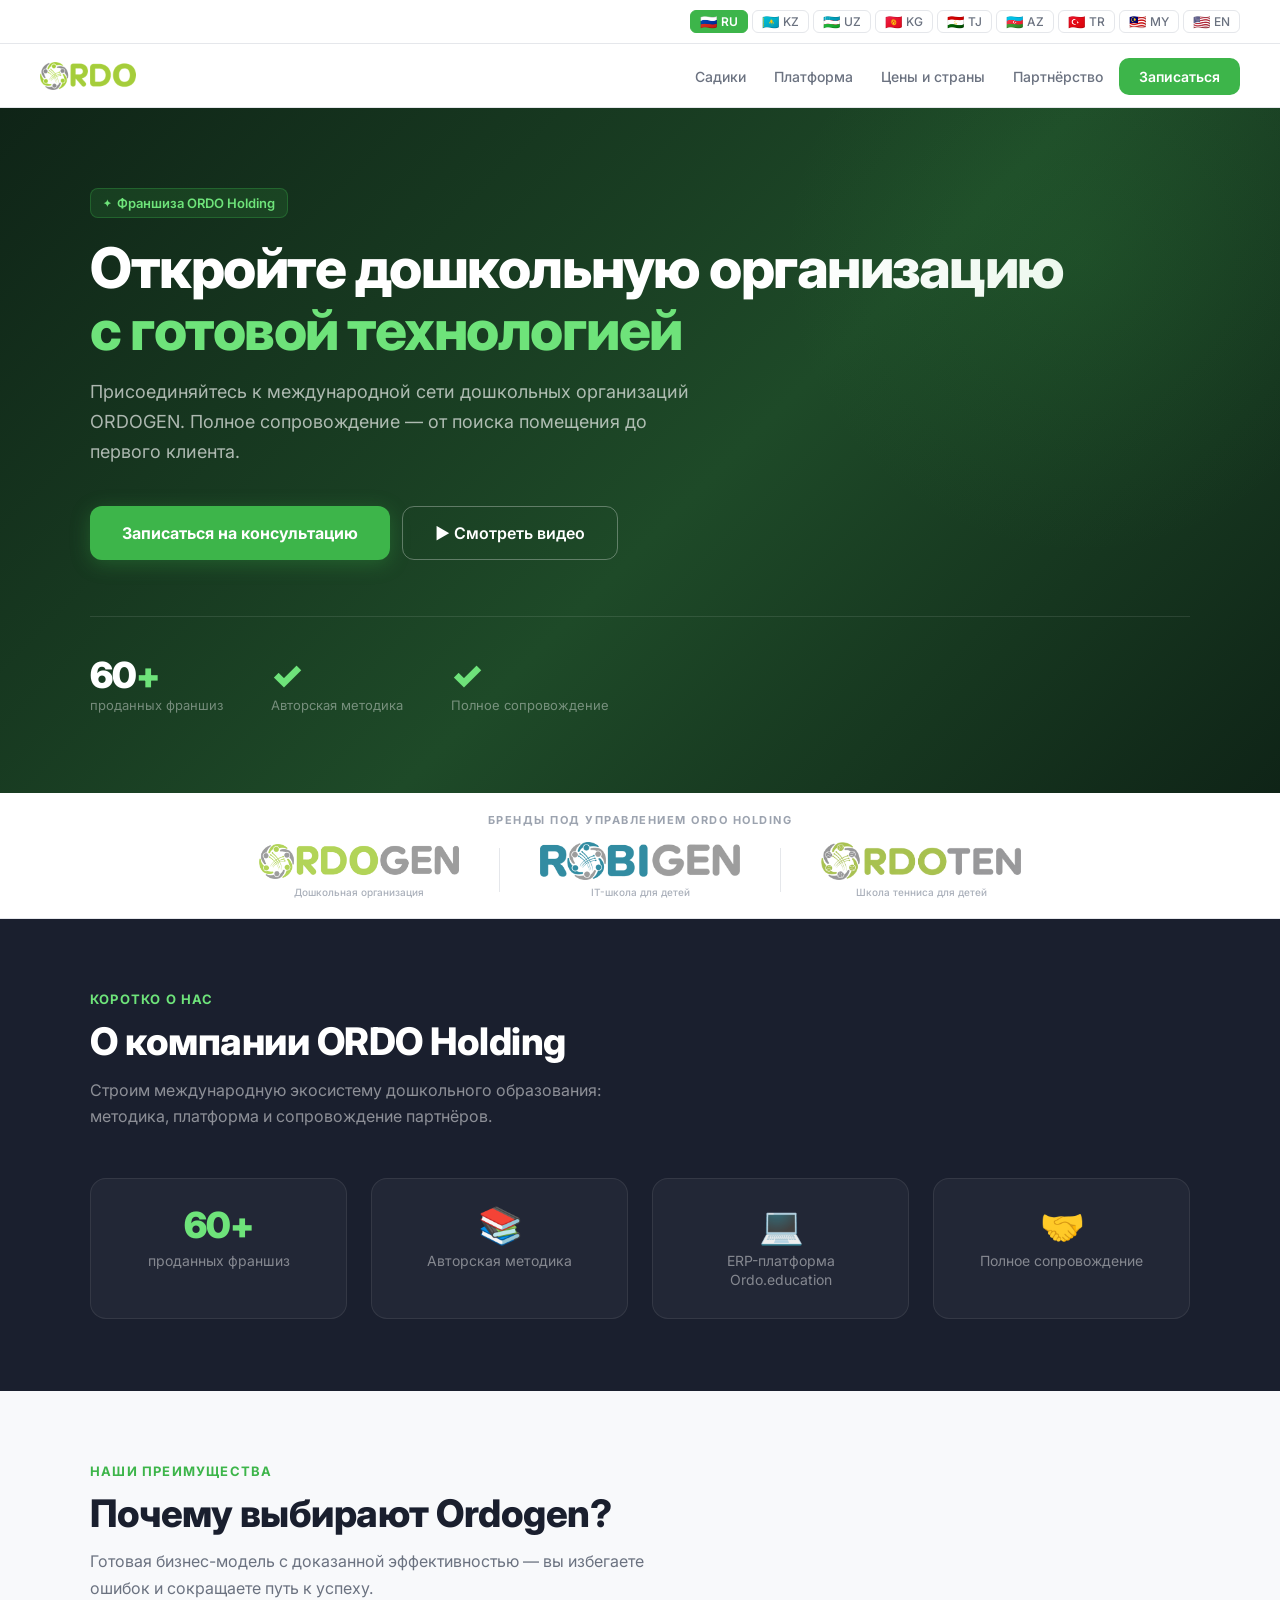
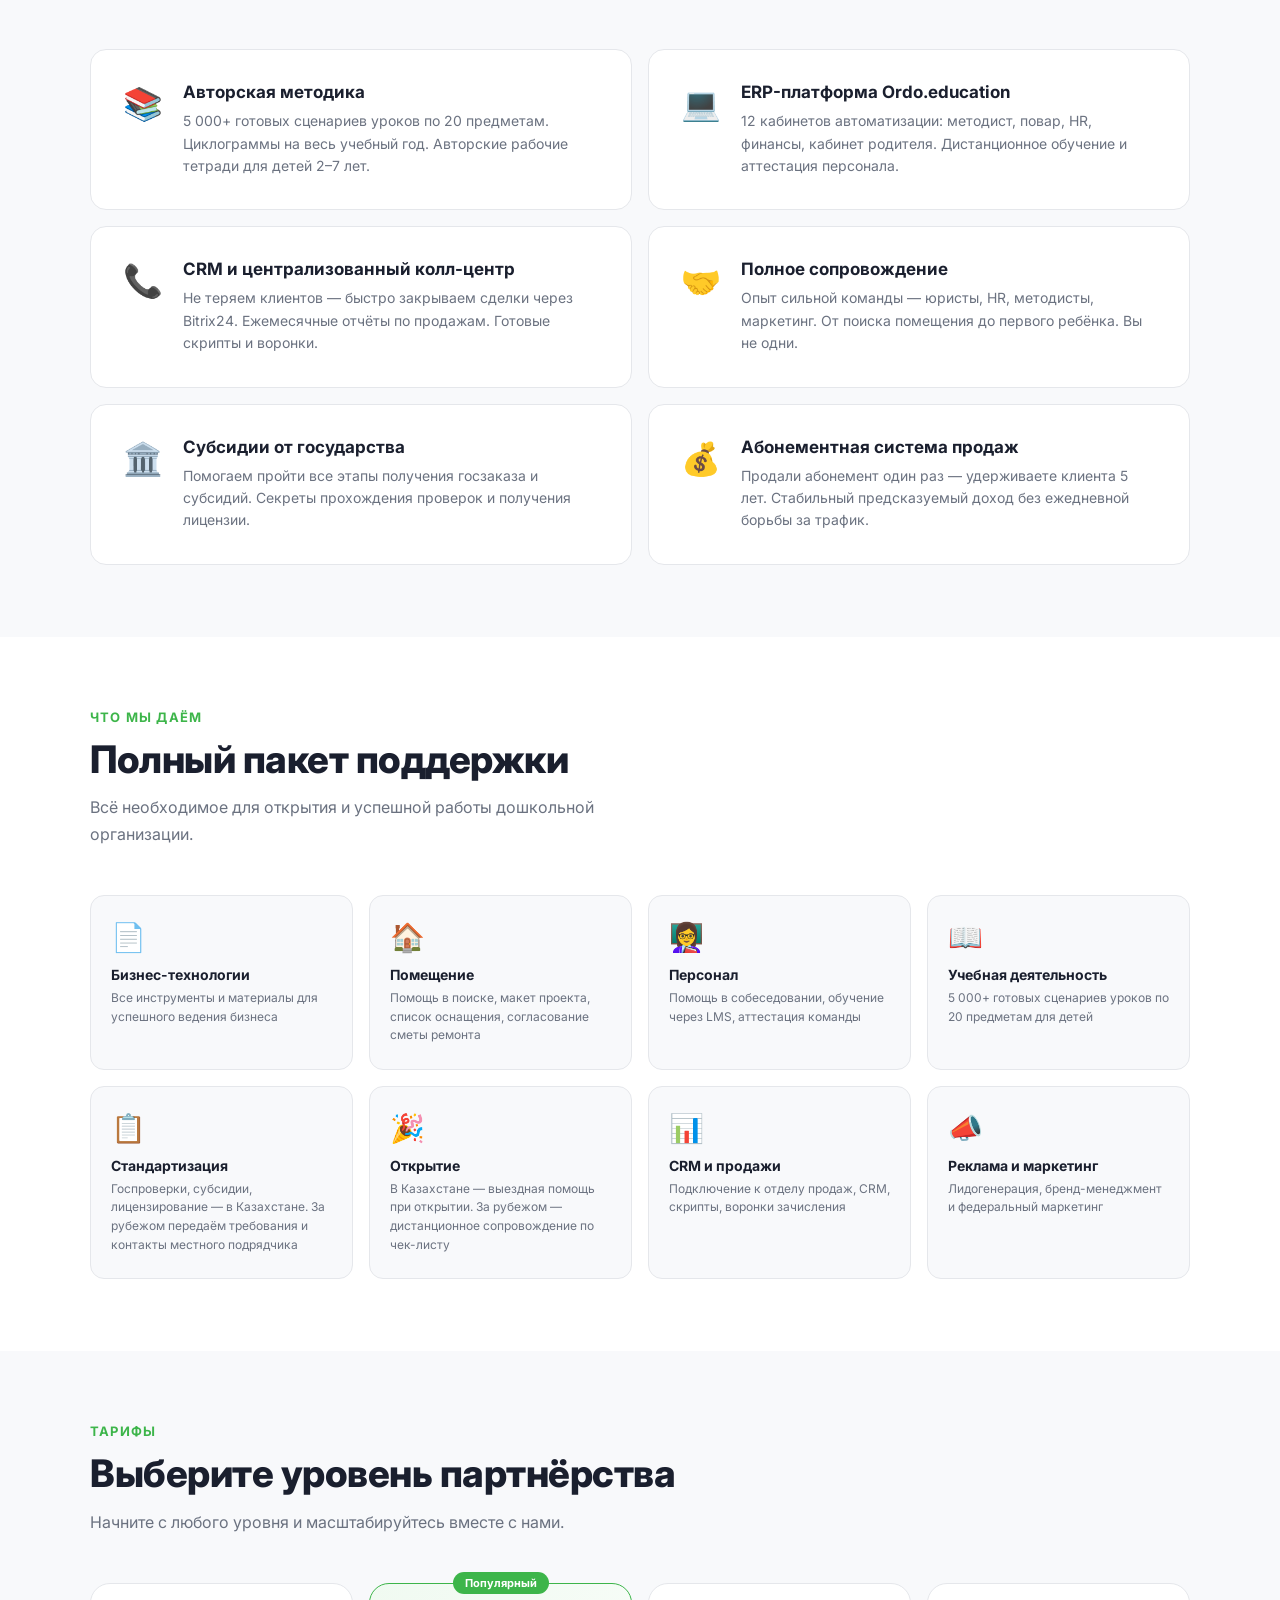
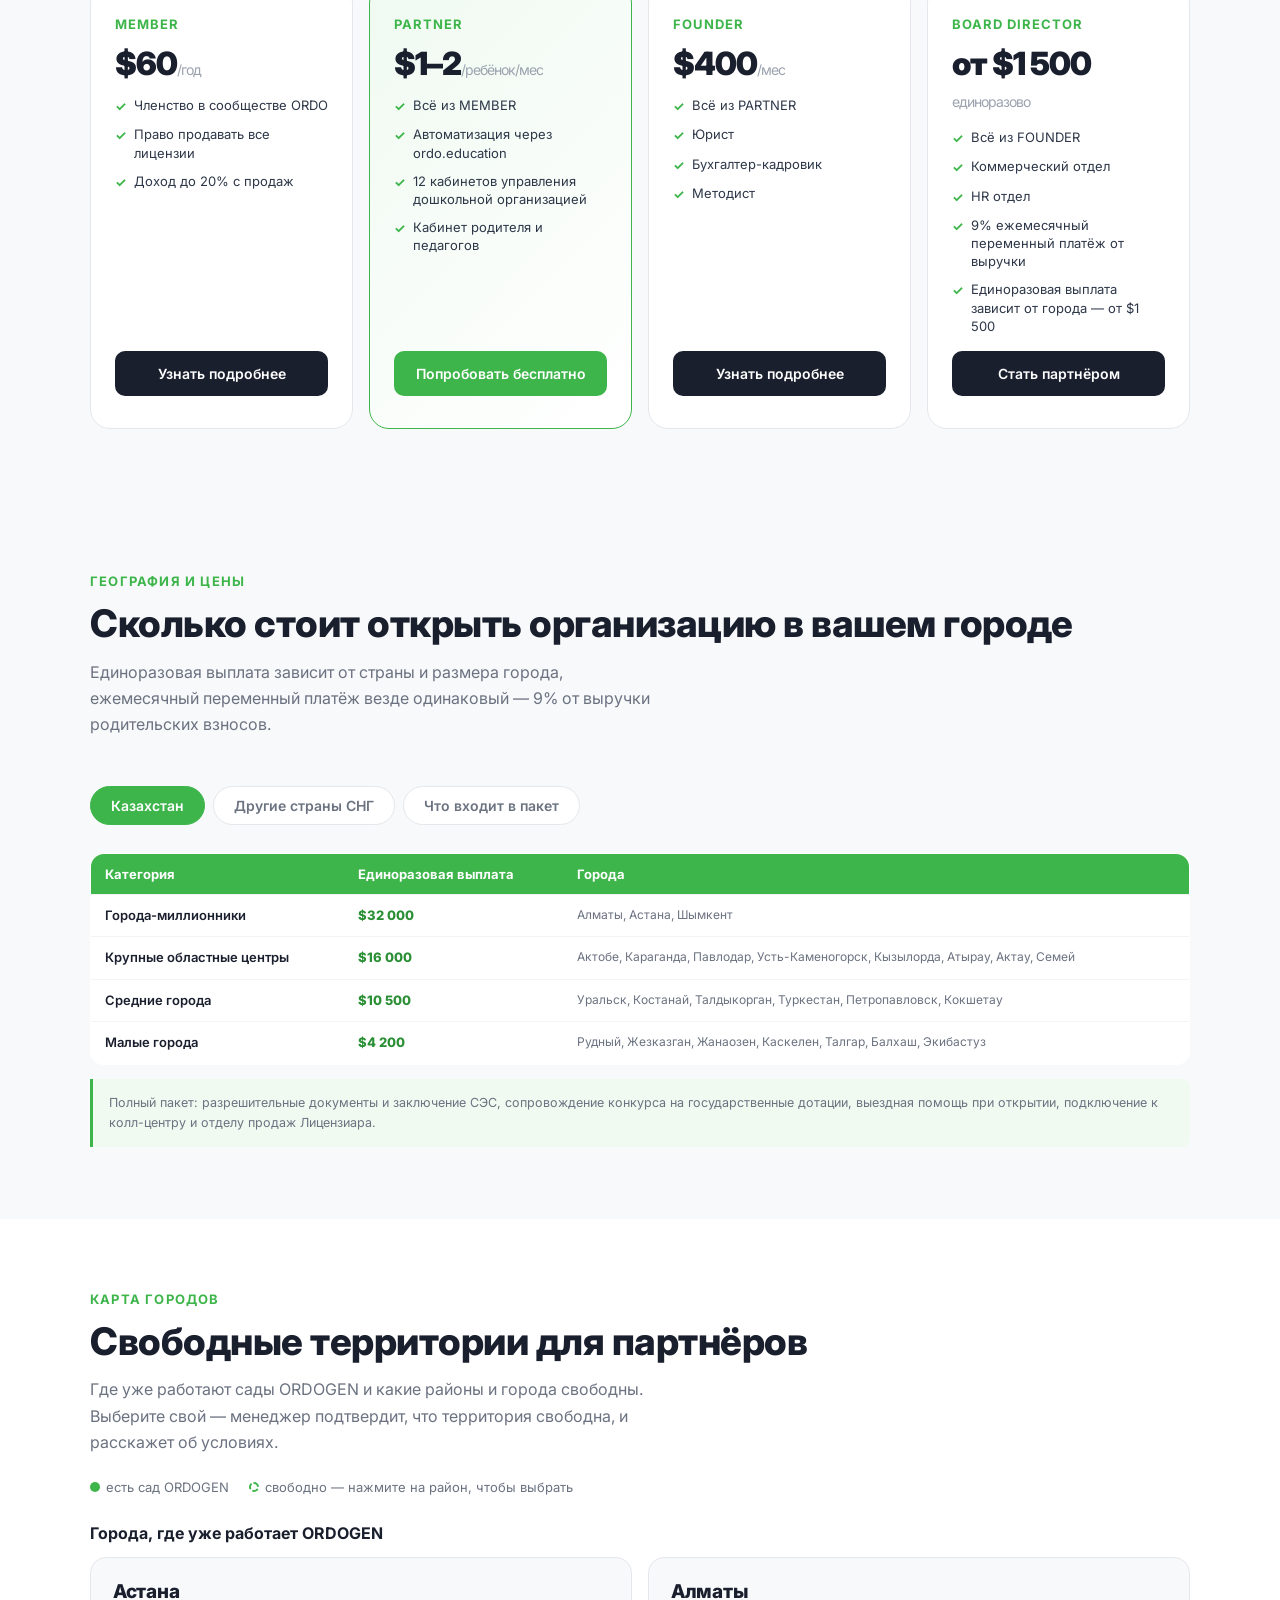
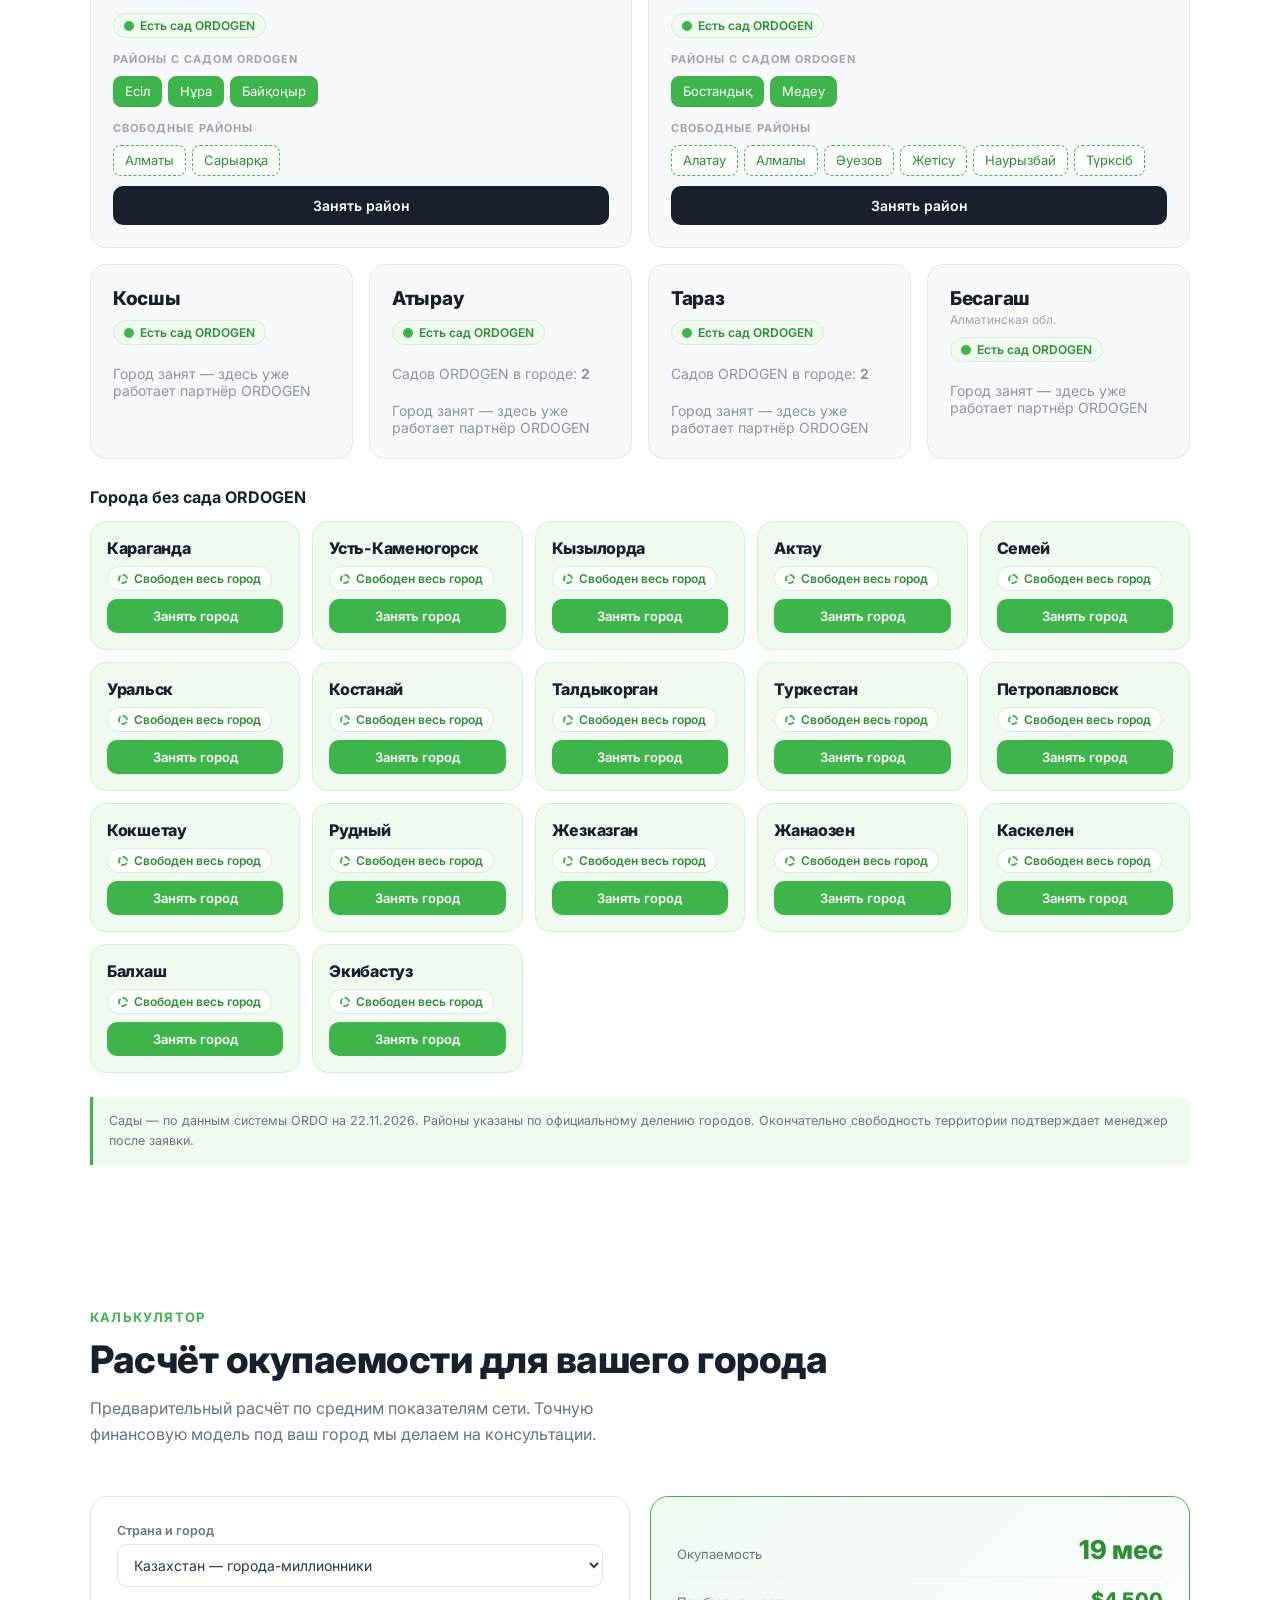
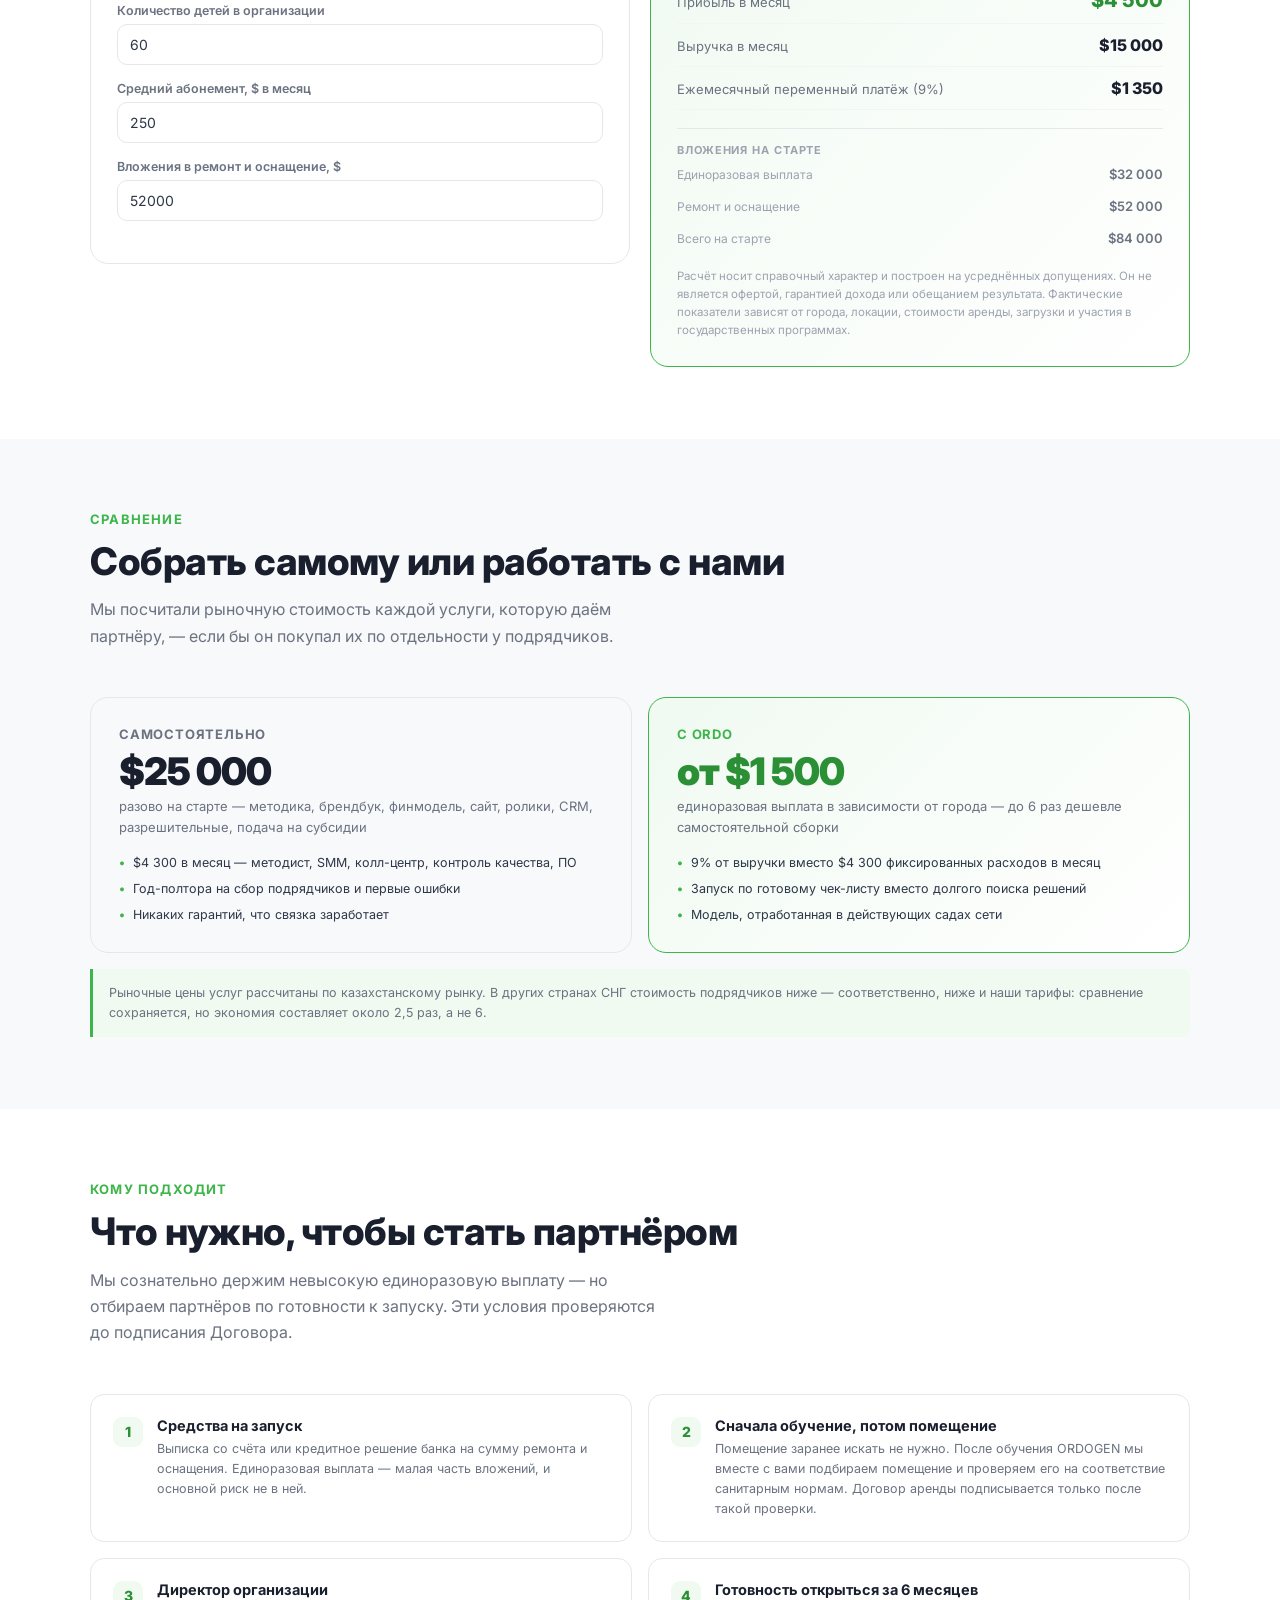
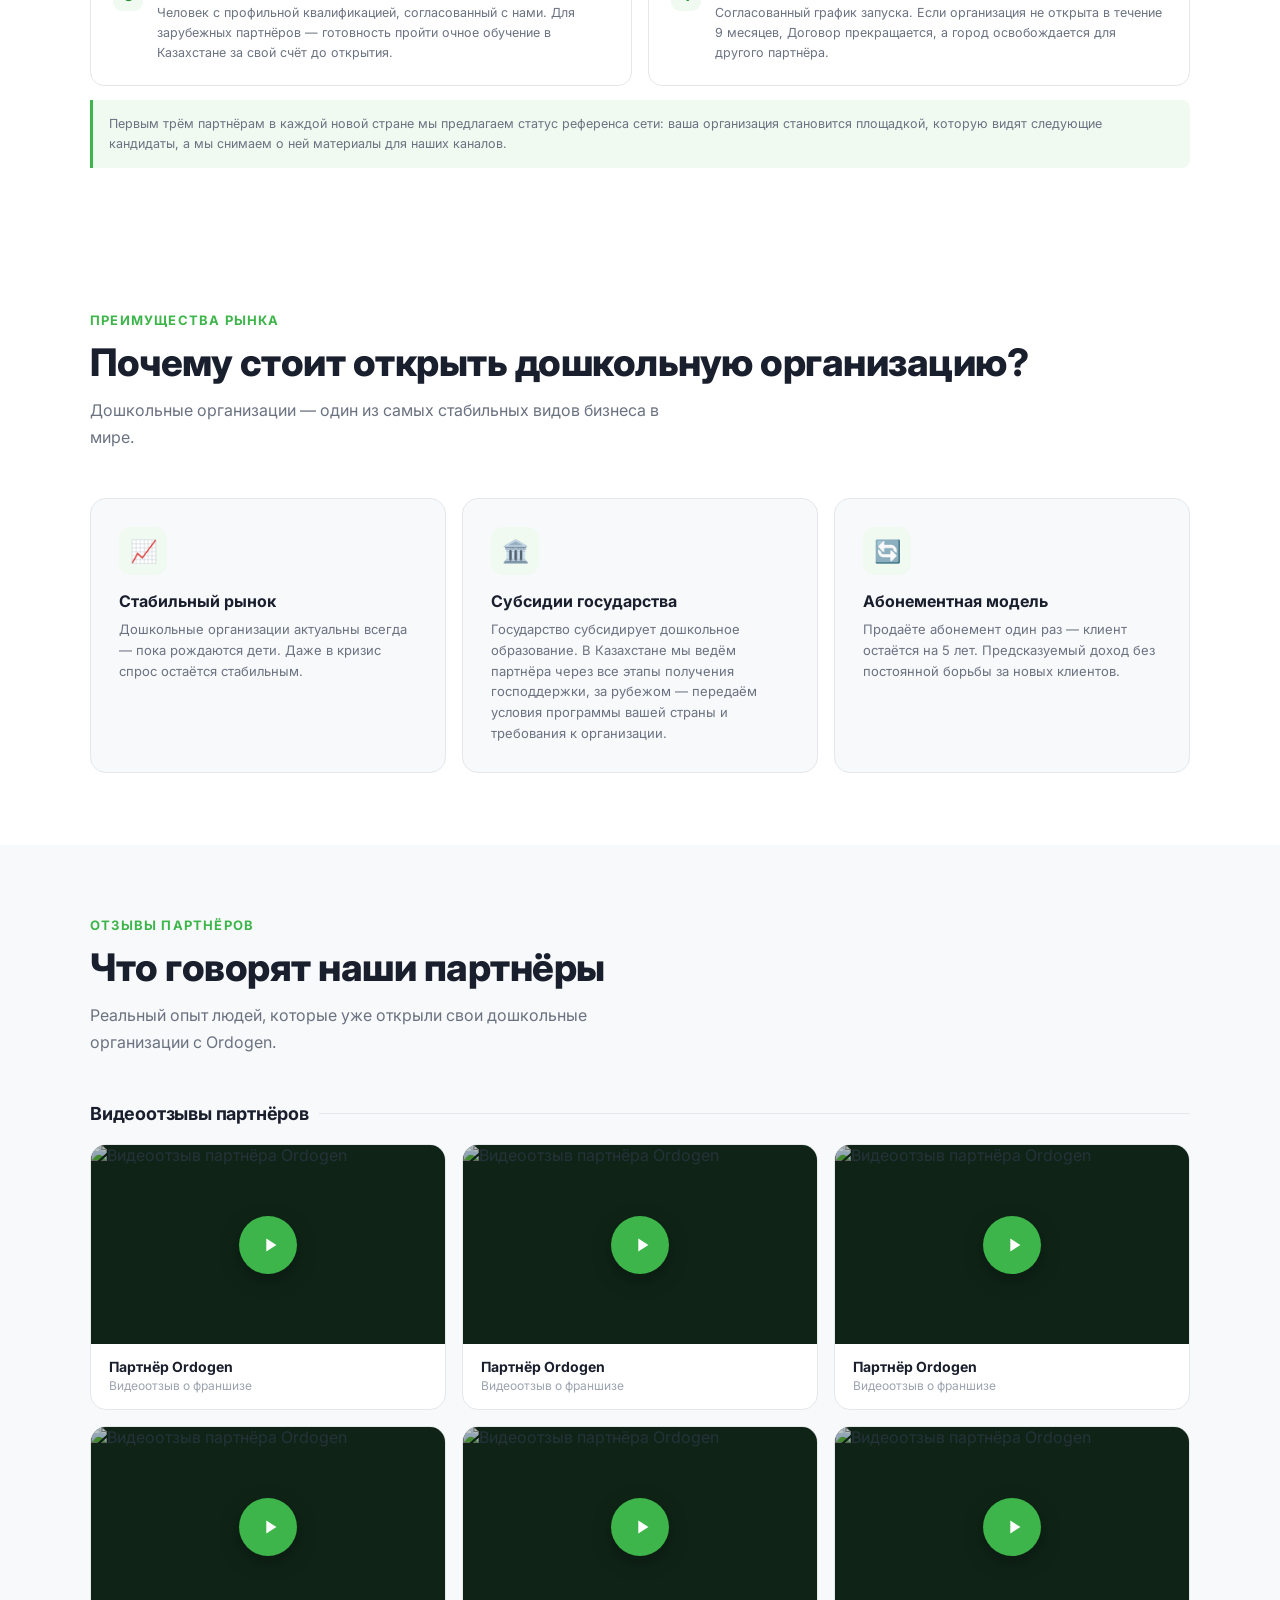
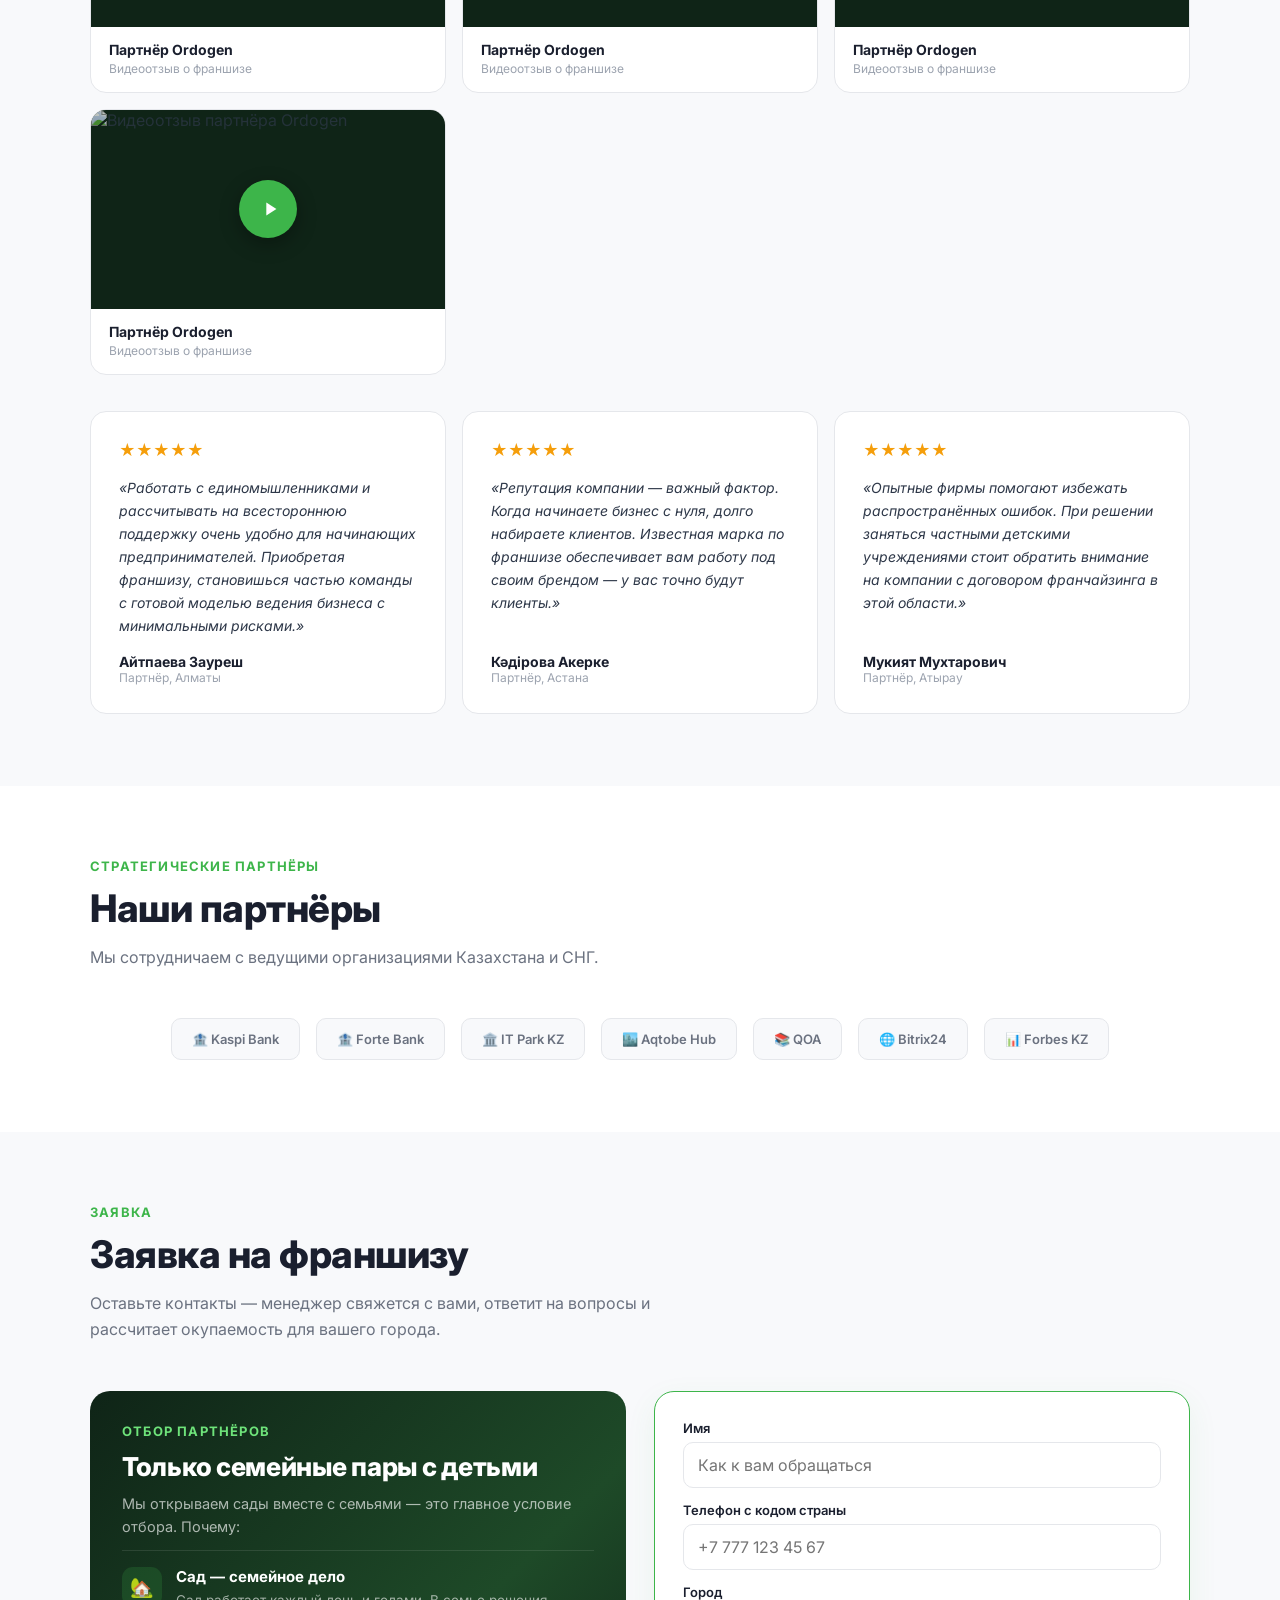
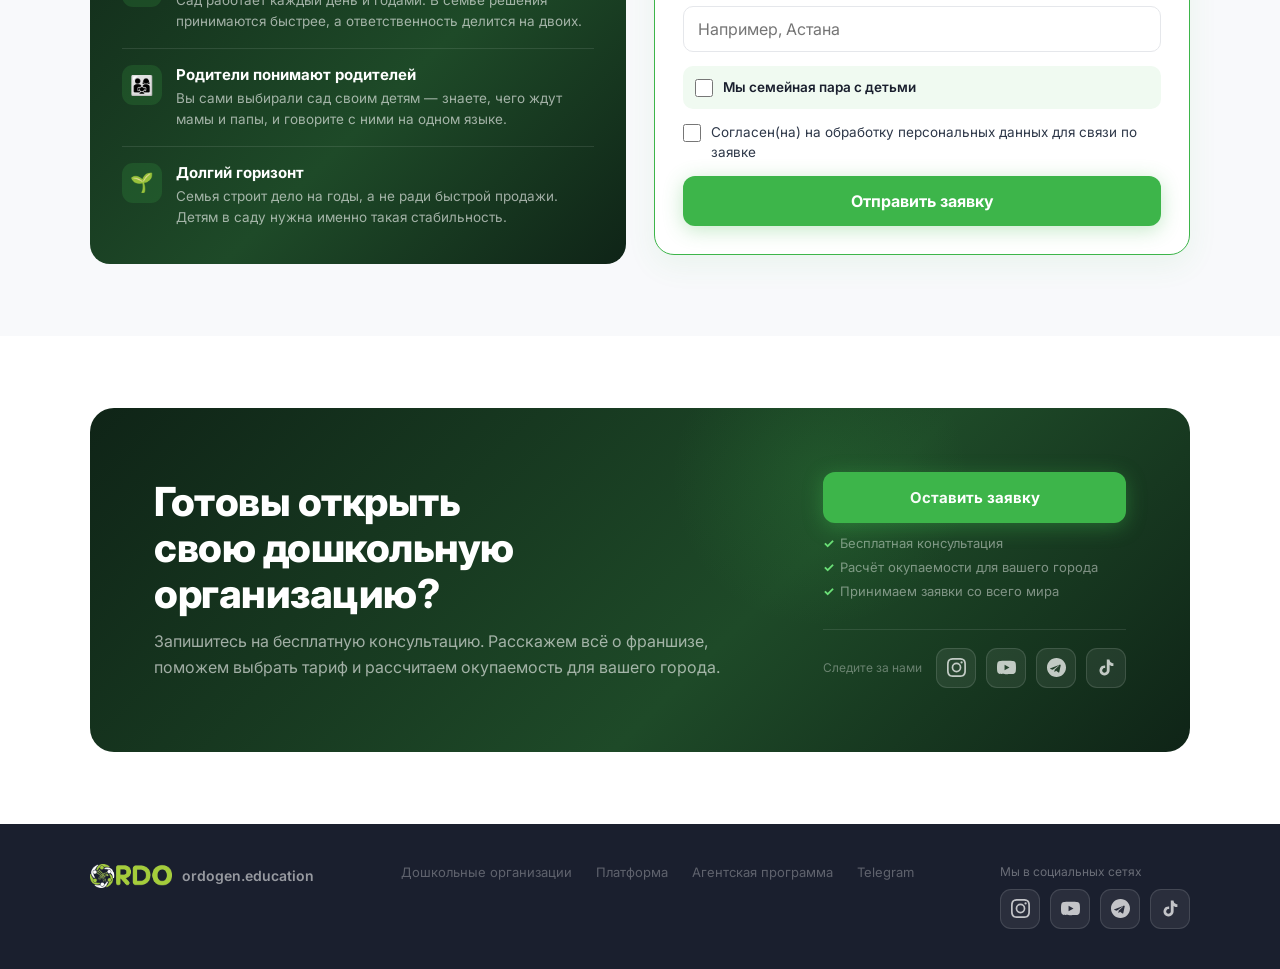
==== commit 1c25b4d3: "Отбор: сначала обучение, потом помещение вместе с нами" ====
--- a/index.html
+++ b/index.html
@@ -789,7 +789,7 @@
     <p class="ss" data-i="q_sub">Мы сознательно держим невысокую единоразовую выплату — но отбираем партнёров по готовности к запуску. Эти условия проверяются до подписания Договора.</p>
     <div class="q-grid">
       <div class="q-card"><div class="q-num">1</div><div><h4 data-i="q1h">Средства на запуск</h4><p data-i="q1p">Выписка со счёта или кредитное решение банка на сумму ремонта и оснащения. Единоразовая выплата — малая часть вложений, и основной риск не в ней.</p></div></div>
-      <div class="q-card"><div class="q-num">2</div><div><h4 data-i="q2h">Подходящее помещение</h4><p data-i="q2p">Помещение с письменным подтверждением соответствия санитарным нормам. Договор аренды подписывается только после такого подтверждения.</p></div></div>
+      <div class="q-card"><div class="q-num">2</div><div><h4 data-i="q2h">Сначала обучение, потом помещение</h4><p data-i="q2p">Помещение заранее искать не нужно. После обучения ORDOGEN мы вместе с вами подбираем помещение и проверяем его на соответствие санитарным нормам. Договор аренды подписывается только после такой проверки.</p></div></div>
       <div class="q-card"><div class="q-num">3</div><div><h4 data-i="q3h">Директор организации</h4><p data-i="q3p">Человек с профильной квалификацией, согласованный с нами. Для зарубежных партнёров — готовность пройти очное обучение в Казахстане за свой счёт до открытия.</p></div></div>
       <div class="q-card"><div class="q-num">4</div><div><h4 data-i="q4h">Готовность открыться за 6 месяцев</h4><p data-i="q4p">Согласованный график запуска. Если организация не открыта в течение 9 месяцев, Договор прекращается, а город освобождается для другого партнёра.</p></div></div>
     </div>
@@ -1369,7 +1369,7 @@
     cta_h:"Bersedia untuk buka organisasi prasekolah anda?",cta_p:"Daftar untuk perundingan percuma. Kami akan menerangkan francais dan membantu mengira pulangan pelaburan.",
     t1:"Perundingan percuma",t2:"Pengiraan pulangan untuk bandar anda",t3:"Menerima permohonan dari seluruh dunia",
     f1:"Organisasi prasekolah",f2:"Platform",f3:"Program ejen",f4:"Telegram",brands_label:"Jenama diuruskan ORDO Holding",brand1_sub:"Rangkaian organisasi prasekolah",brand3_sub:"Rangkaian pusat pendidikan",brand4_sub:"Teknologi pendidikan"},
-  en:{nav5:"Pricing & countries",geo_label:"Countries & pricing",geo_title:"What it costs to open in your city",geo_t1:"Kazakhstan",geo_t2:"Other CIS countries",geo_t3:"What's included",th1:"Category",th2:"One-time payment",th3:"Cities",geo_n1:"Full package: permits and sanitary clearance, support with the state subsidy tender, on-site help at opening, connection to our call centre and sales team.",geo_n2:"Prices are lower than in Kazakhstan for two reasons: the network is not yet present in these countries, and the service list differs — some procedures the licensee completes with a local contractor. See the 'What is included' tab.",pkg_h1:"Kazakhstan — full package",pkg_h2:"Other CIS countries",pkg_note:"We state this before the deal, not after. The package is fixed in the agreement, so what we do not provide outside Kazakhstan is visible here rather than at opening.",calc_label:"Calculator",calc_title:"Payback estimate for your city",calc_sub:"A preliminary estimate based on network averages. We build the exact financial model for your city during the consultation.",cf1:"Country and city",cf2:"Number of children",cf3:"Average monthly fee, $",cf4:"Renovation and equipment, $",cr0:"Payback",cr1:"One-time payment",cr2:"Total at start",cr3:"Monthly revenue",cr4:"Monthly variable payment (9%)",cr5:"Monthly profit",cr6:"Same services bought separately",cr7:"Cheaper than doing it yourself",cr8:"Renovation and equipment",cr_sec:"Investment at start",cmp_label:"Comparison",cmp_title:"Build it yourself or work with us",cmp_sub:"We priced every service we give a partner at what it would cost to buy separately from contractors.",cmp_h1:"On your own",cmp_h2:"With ORDO",cmp_v2:"from $1,500",cmp_s1:"one-time at start — methodology, brand book, financial model, website, video, CRM, permits, subsidy application",cmp_s2:"one-time payment depending on the city — up to 6 times cheaper than building it yourself",cmp_l1:"$4,300 a month — methodologist, SMM, call centre, quality control, software",cmp_l2:"A year or more assembling contractors and making the first mistakes",cmp_l3:"No guarantee the whole thing works",cmp_l4:"9% of revenue instead of $4,300 in fixed monthly costs",cmp_note:"Market prices are calculated for Kazakhstan. In other CIS countries contractors cost less, and so do our fees: the comparison holds, but savings are around 2.5x rather than 6x.",q_label:"Who it suits",q_title:"What you need to become a partner",q_sub:"We deliberately keep the one-time payment low — and select partners on readiness to launch. These conditions are checked before the agreement is signed.",q1h:"Funds for the launch",q1p:"A bank statement or credit approval covering renovation and equipment. The one-time payment is a small part of the investment, and the main risk is not there.",q2h:"A suitable premises",q2p:"Premises with written confirmation of compliance with sanitary standards. The lease is signed only after that confirmation.",q3h:"A director",q3p:"Someone qualified in early childhood education, approved by us. Partners abroad send their director for in-person training in Kazakhstan at their own cost before opening.",q4h:"Ready to open within 6 months",q4p:"An agreed launch schedule. If the organisation has not opened within 9 months, the agreement ends and the city is released to another partner.",q_note:"The first three partners in each new country receive network reference status: your organisation becomes the site future candidates visit, and we produce content about it for our channels.",nav1:"Preschool organisations",nav2:"Platform",nav3:"Partnership",nav4:"Apply",
+  en:{nav5:"Pricing & countries",geo_label:"Countries & pricing",geo_title:"What it costs to open in your city",geo_t1:"Kazakhstan",geo_t2:"Other CIS countries",geo_t3:"What's included",th1:"Category",th2:"One-time payment",th3:"Cities",geo_n1:"Full package: permits and sanitary clearance, support with the state subsidy tender, on-site help at opening, connection to our call centre and sales team.",geo_n2:"Prices are lower than in Kazakhstan for two reasons: the network is not yet present in these countries, and the service list differs — some procedures the licensee completes with a local contractor. See the 'What is included' tab.",pkg_h1:"Kazakhstan — full package",pkg_h2:"Other CIS countries",pkg_note:"We state this before the deal, not after. The package is fixed in the agreement, so what we do not provide outside Kazakhstan is visible here rather than at opening.",calc_label:"Calculator",calc_title:"Payback estimate for your city",calc_sub:"A preliminary estimate based on network averages. We build the exact financial model for your city during the consultation.",cf1:"Country and city",cf2:"Number of children",cf3:"Average monthly fee, $",cf4:"Renovation and equipment, $",cr0:"Payback",cr1:"One-time payment",cr2:"Total at start",cr3:"Monthly revenue",cr4:"Monthly variable payment (9%)",cr5:"Monthly profit",cr6:"Same services bought separately",cr7:"Cheaper than doing it yourself",cr8:"Renovation and equipment",cr_sec:"Investment at start",cmp_label:"Comparison",cmp_title:"Build it yourself or work with us",cmp_sub:"We priced every service we give a partner at what it would cost to buy separately from contractors.",cmp_h1:"On your own",cmp_h2:"With ORDO",cmp_v2:"from $1,500",cmp_s1:"one-time at start — methodology, brand book, financial model, website, video, CRM, permits, subsidy application",cmp_s2:"one-time payment depending on the city — up to 6 times cheaper than building it yourself",cmp_l1:"$4,300 a month — methodologist, SMM, call centre, quality control, software",cmp_l2:"A year or more assembling contractors and making the first mistakes",cmp_l3:"No guarantee the whole thing works",cmp_l4:"9% of revenue instead of $4,300 in fixed monthly costs",cmp_note:"Market prices are calculated for Kazakhstan. In other CIS countries contractors cost less, and so do our fees: the comparison holds, but savings are around 2.5x rather than 6x.",q_label:"Who it suits",q_title:"What you need to become a partner",q_sub:"We deliberately keep the one-time payment low — and select partners on readiness to launch. These conditions are checked before the agreement is signed.",q1h:"Funds for the launch",q1p:"A bank statement or credit approval covering renovation and equipment. The one-time payment is a small part of the investment, and the main risk is not there.",q2h:"Training first, then the premises",q2p:"No need to look for premises in advance. After ORDOGEN training we choose the premises together with you and check them against sanitary standards. The lease is signed only after that check.",q3h:"A director",q3p:"Someone qualified in early childhood education, approved by us. Partners abroad send their director for in-person training in Kazakhstan at their own cost before opening.",q4h:"Ready to open within 6 months",q4p:"An agreed launch schedule. If the organisation has not opened within 9 months, the agreement ends and the city is released to another partner.",q_note:"The first three partners in each new country receive network reference status: your organisation becomes the site future candidates visit, and we produce content about it for our channels.",nav1:"Preschool organisations",nav2:"Platform",nav3:"Partnership",nav4:"Apply",
     hero_tag:"ORDO Holding Franchise",hero_h1a:"Open your preschool organisation",hero_h1b:"with proven technology",
     
     hero_btn1:"Book a free consultation",hero_btn2:"▶ Watch the video",
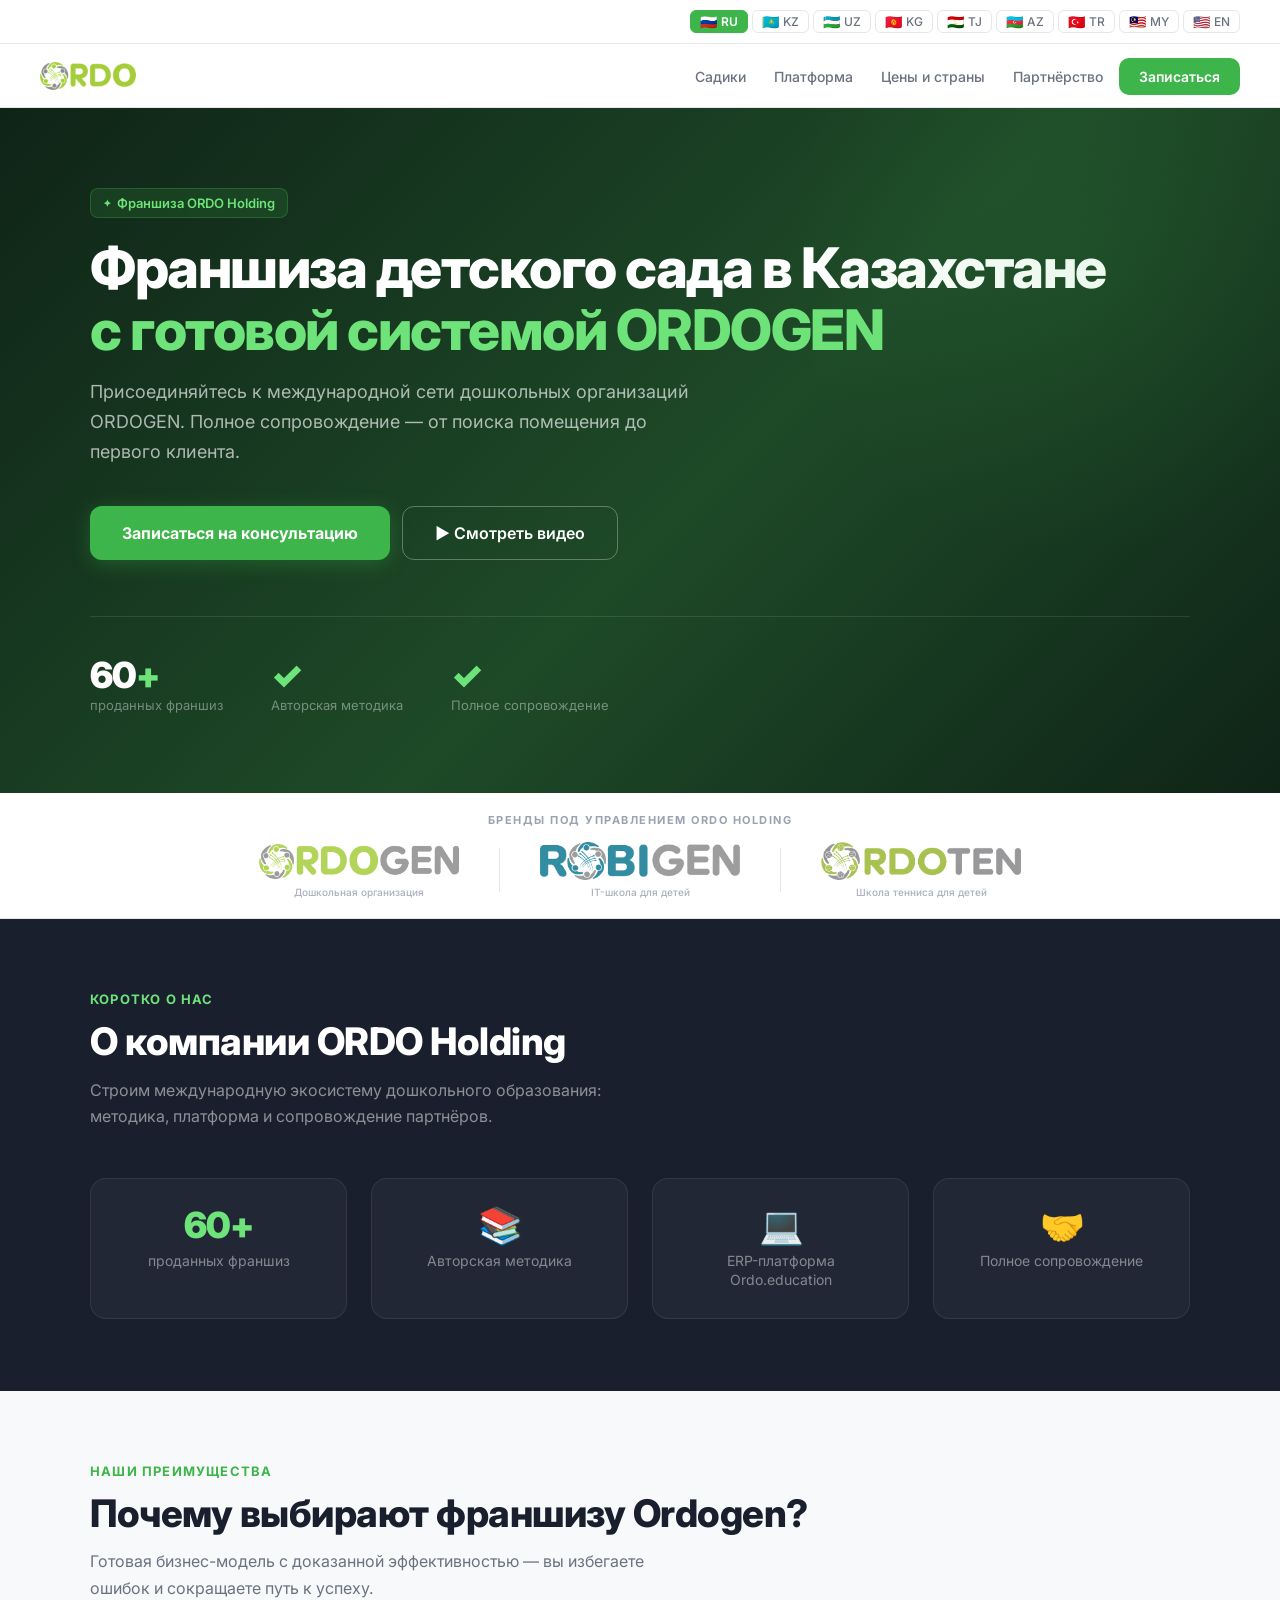
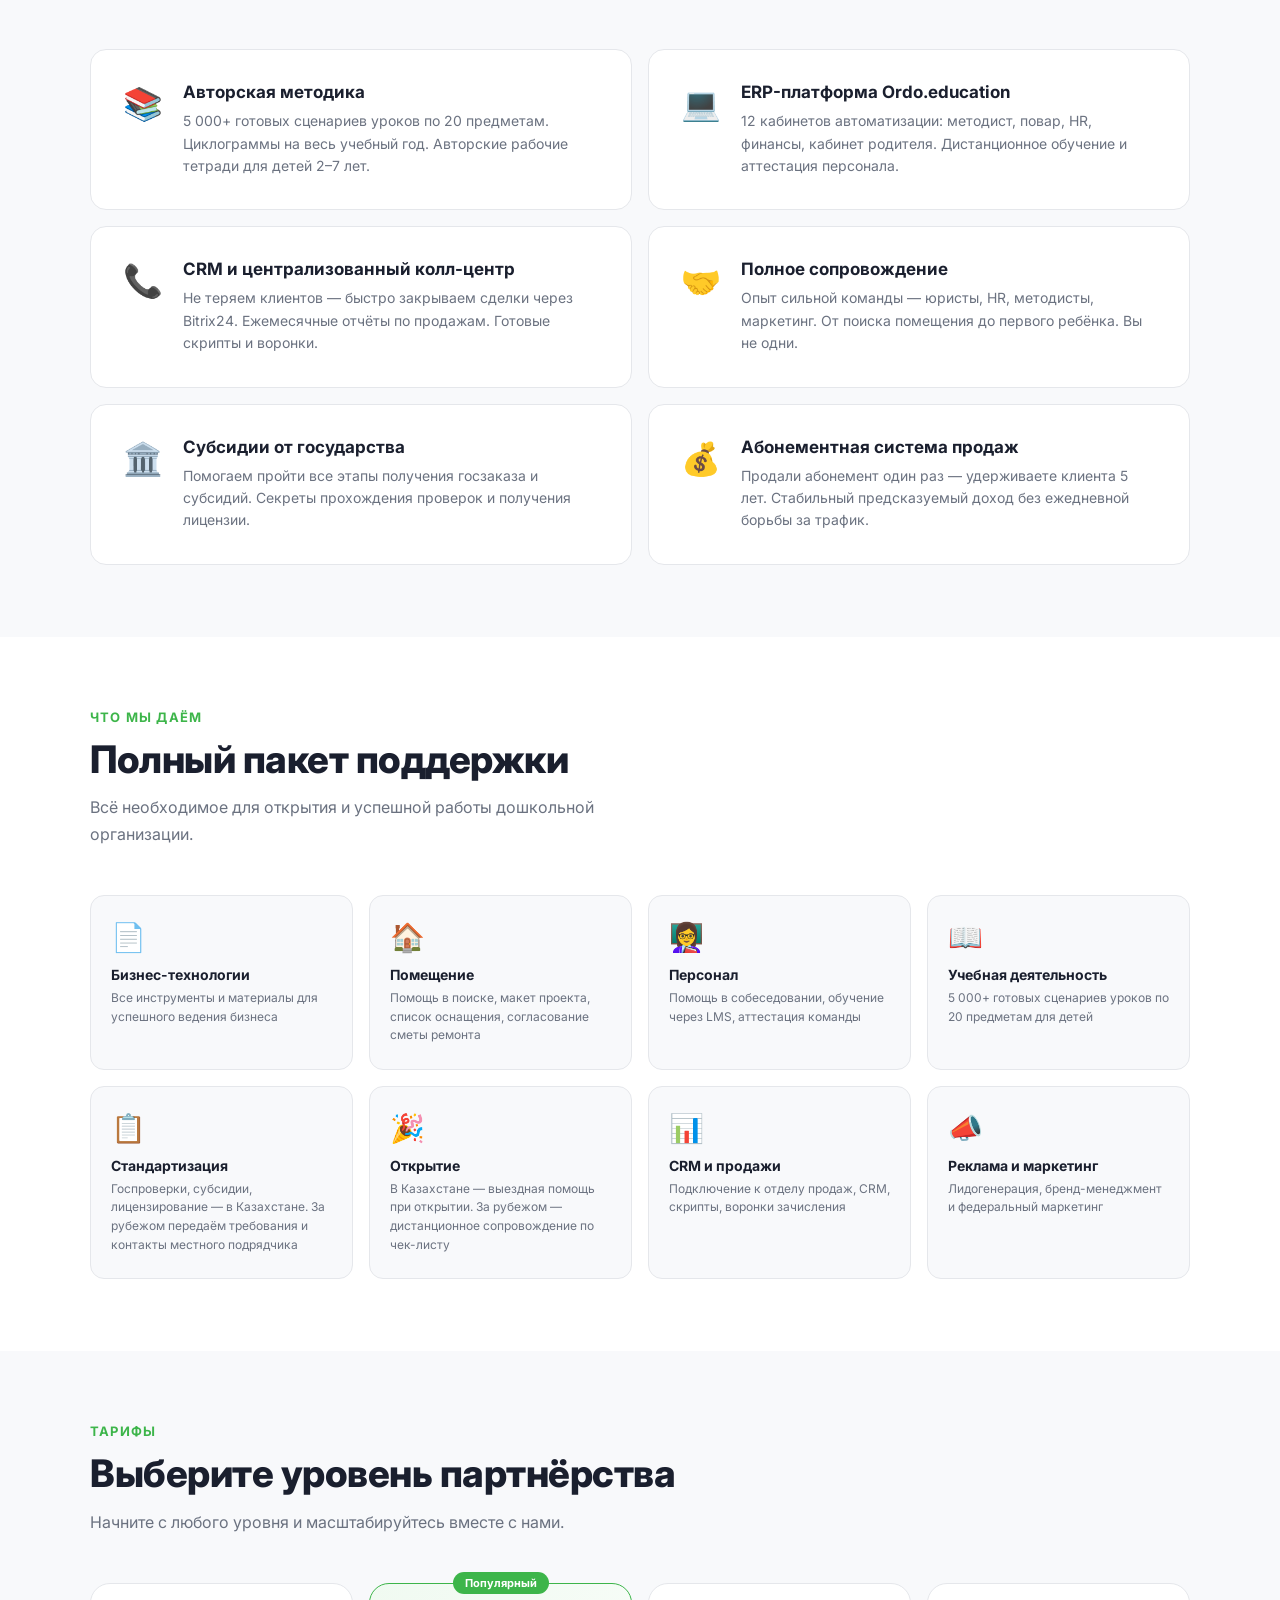
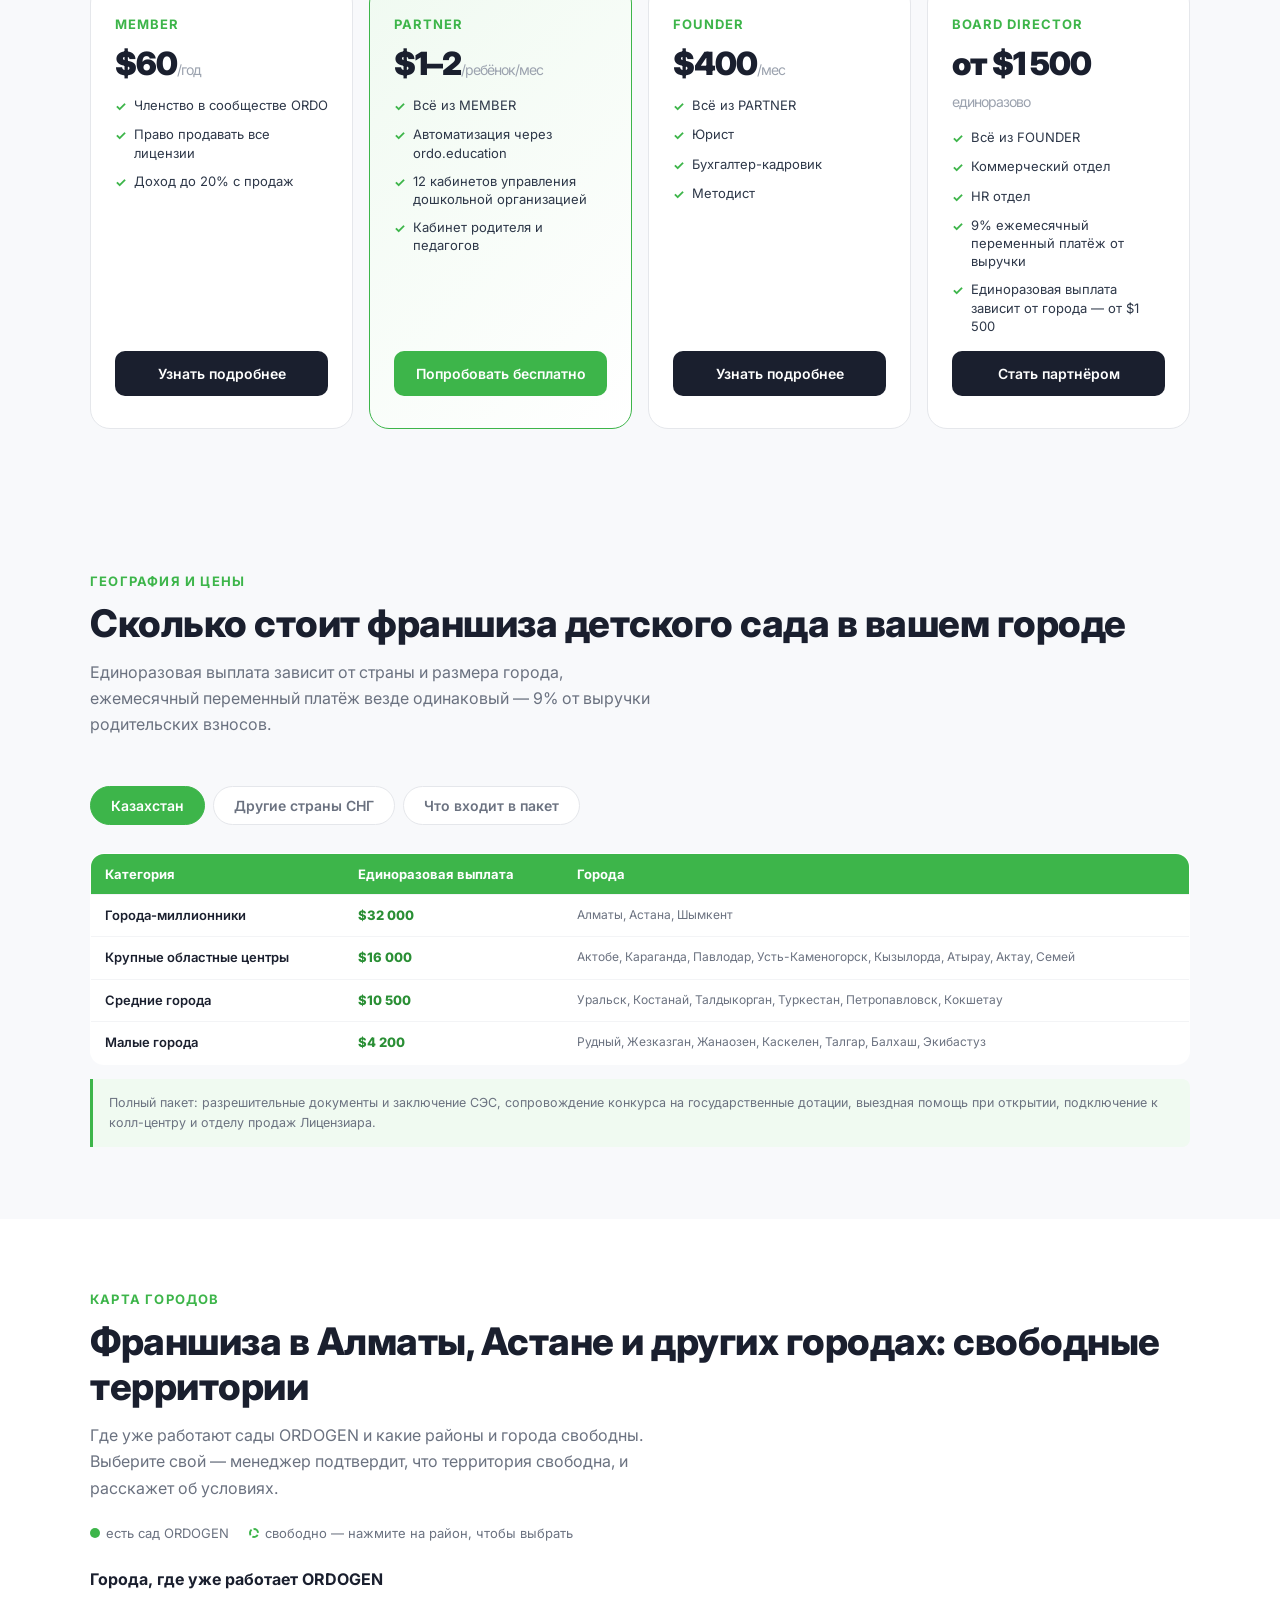
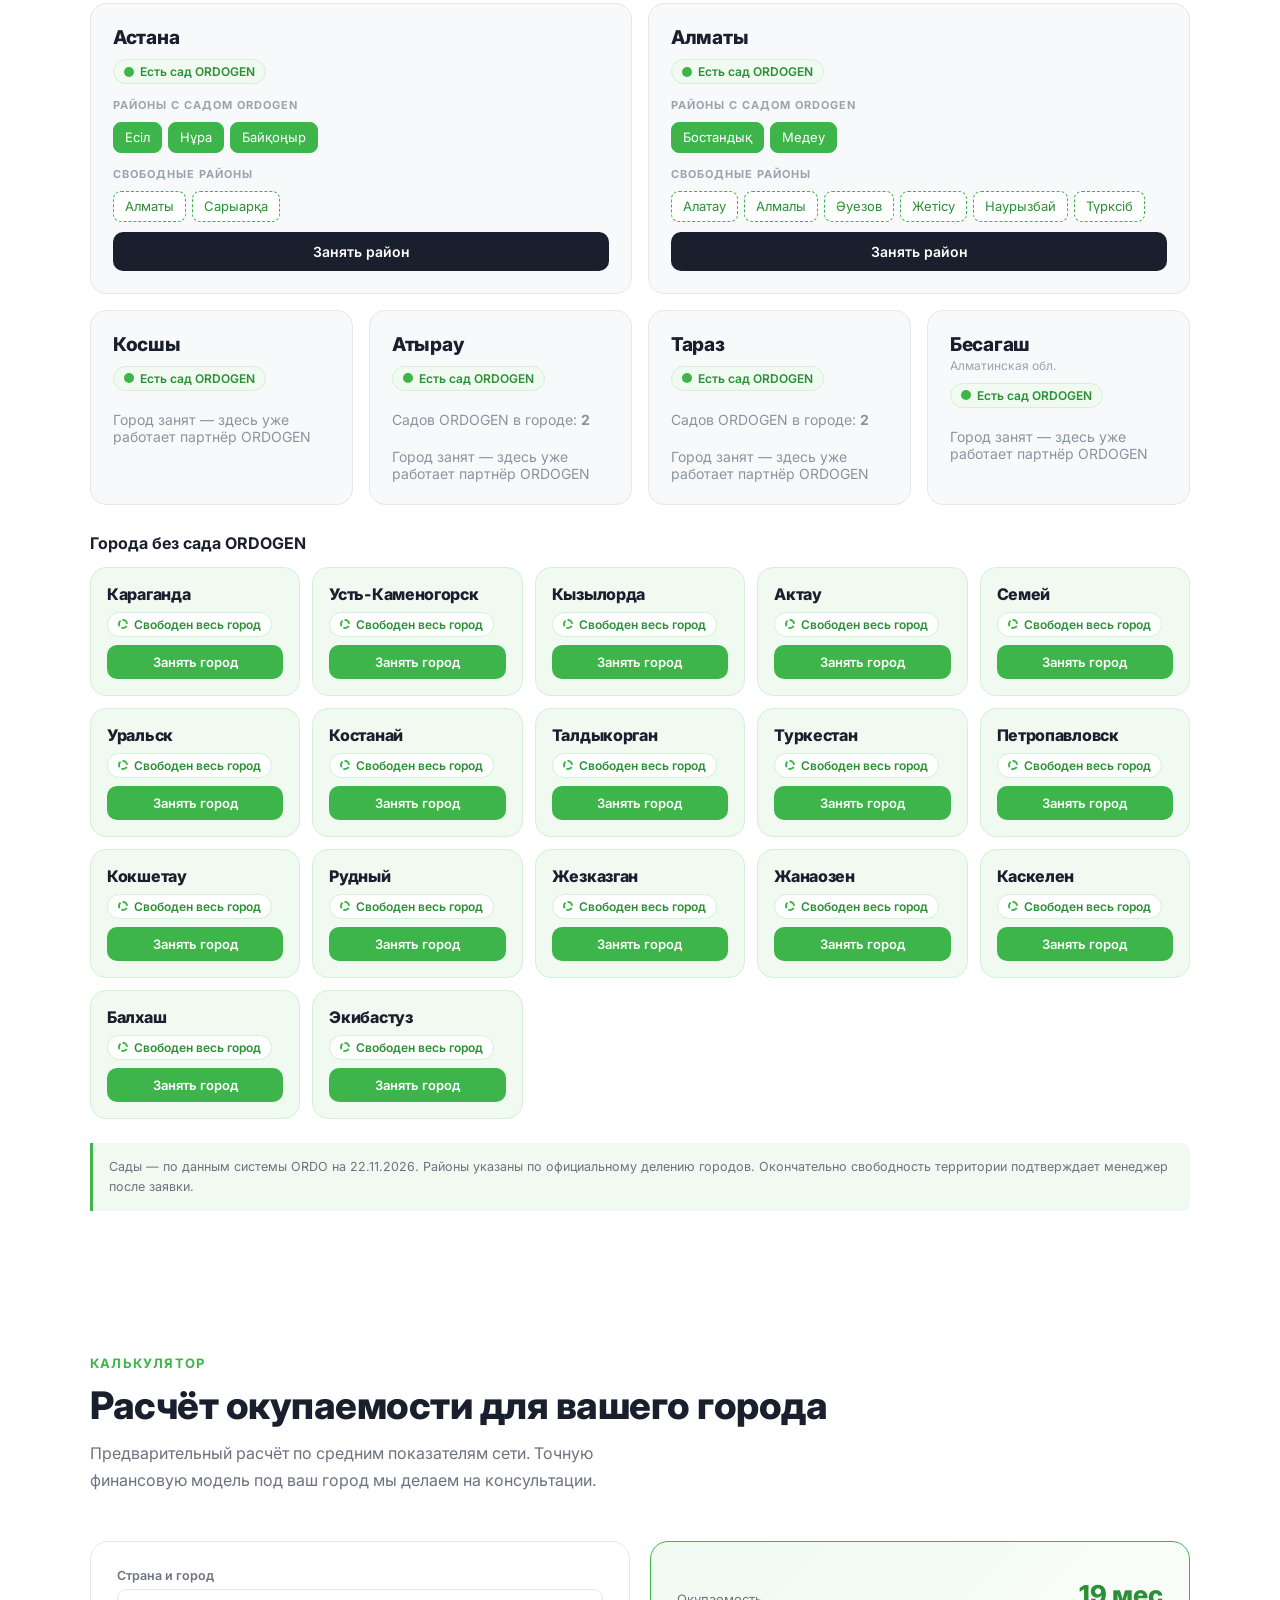
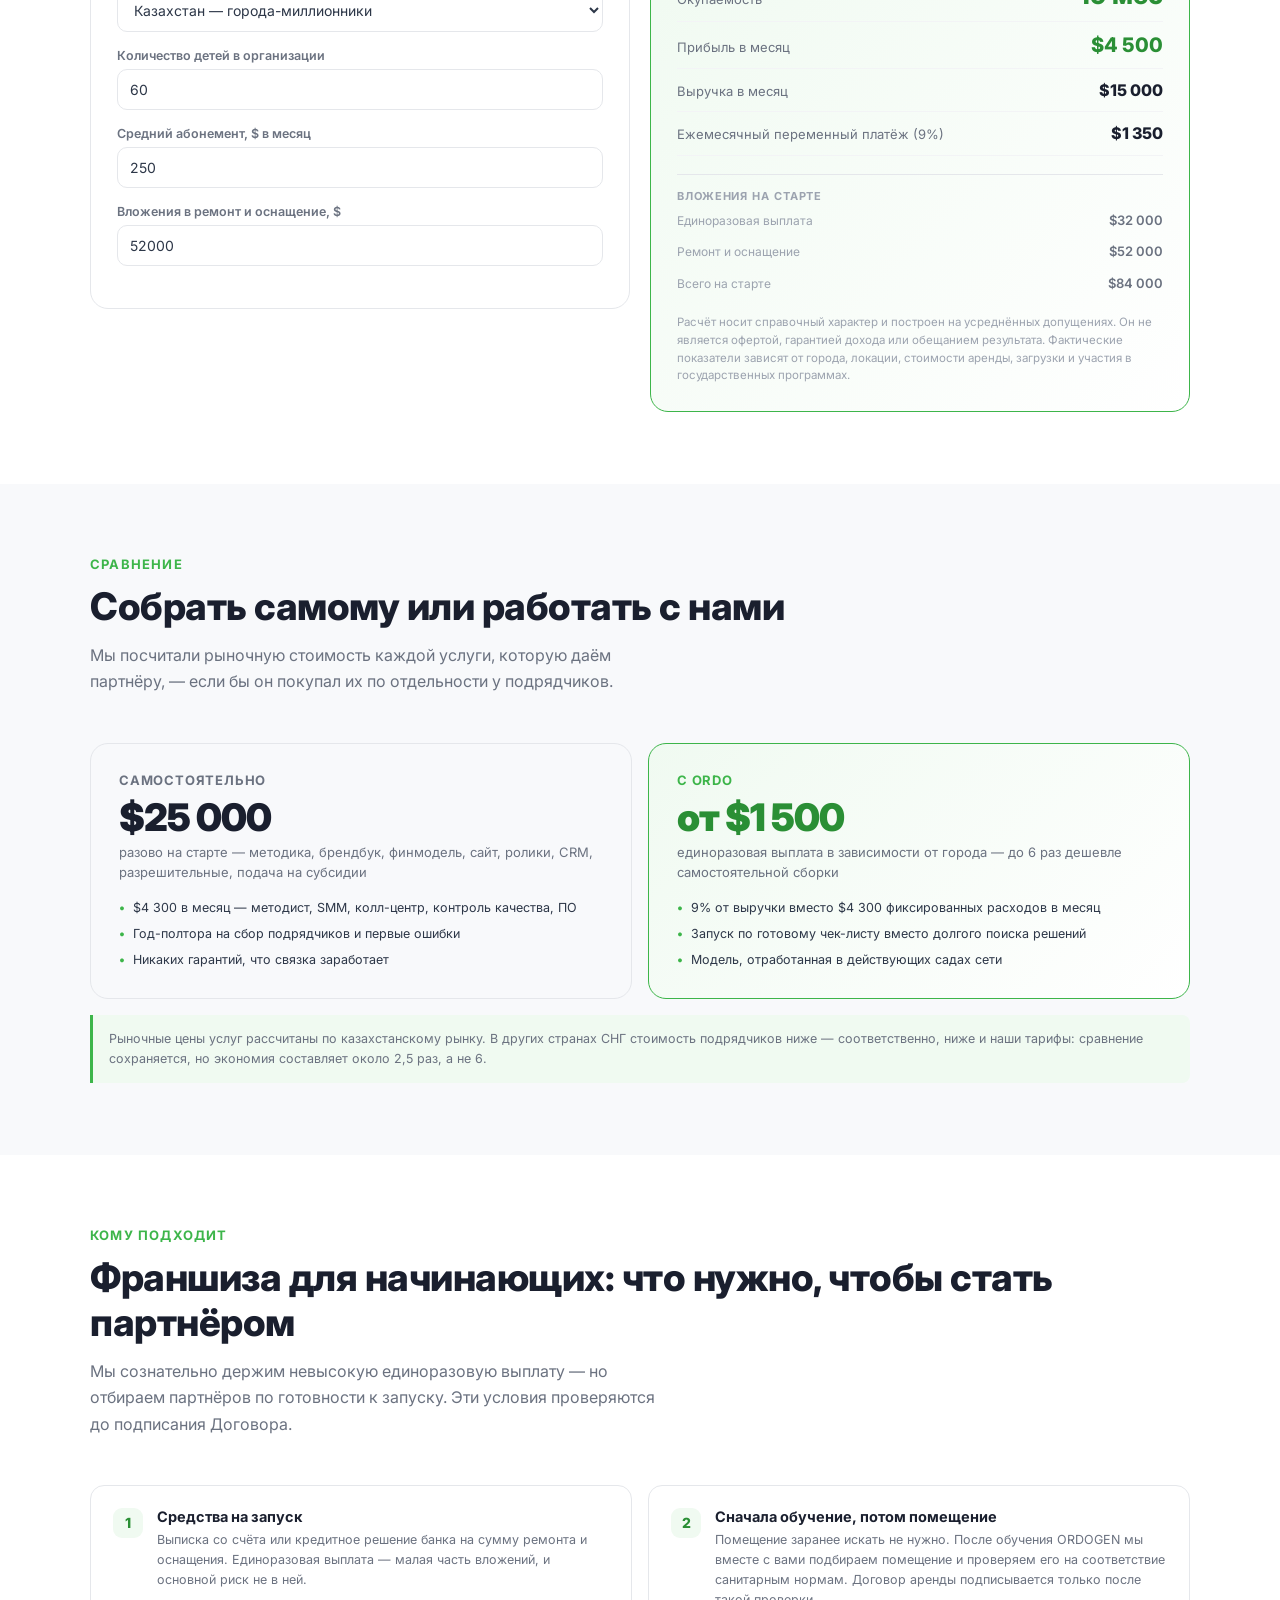
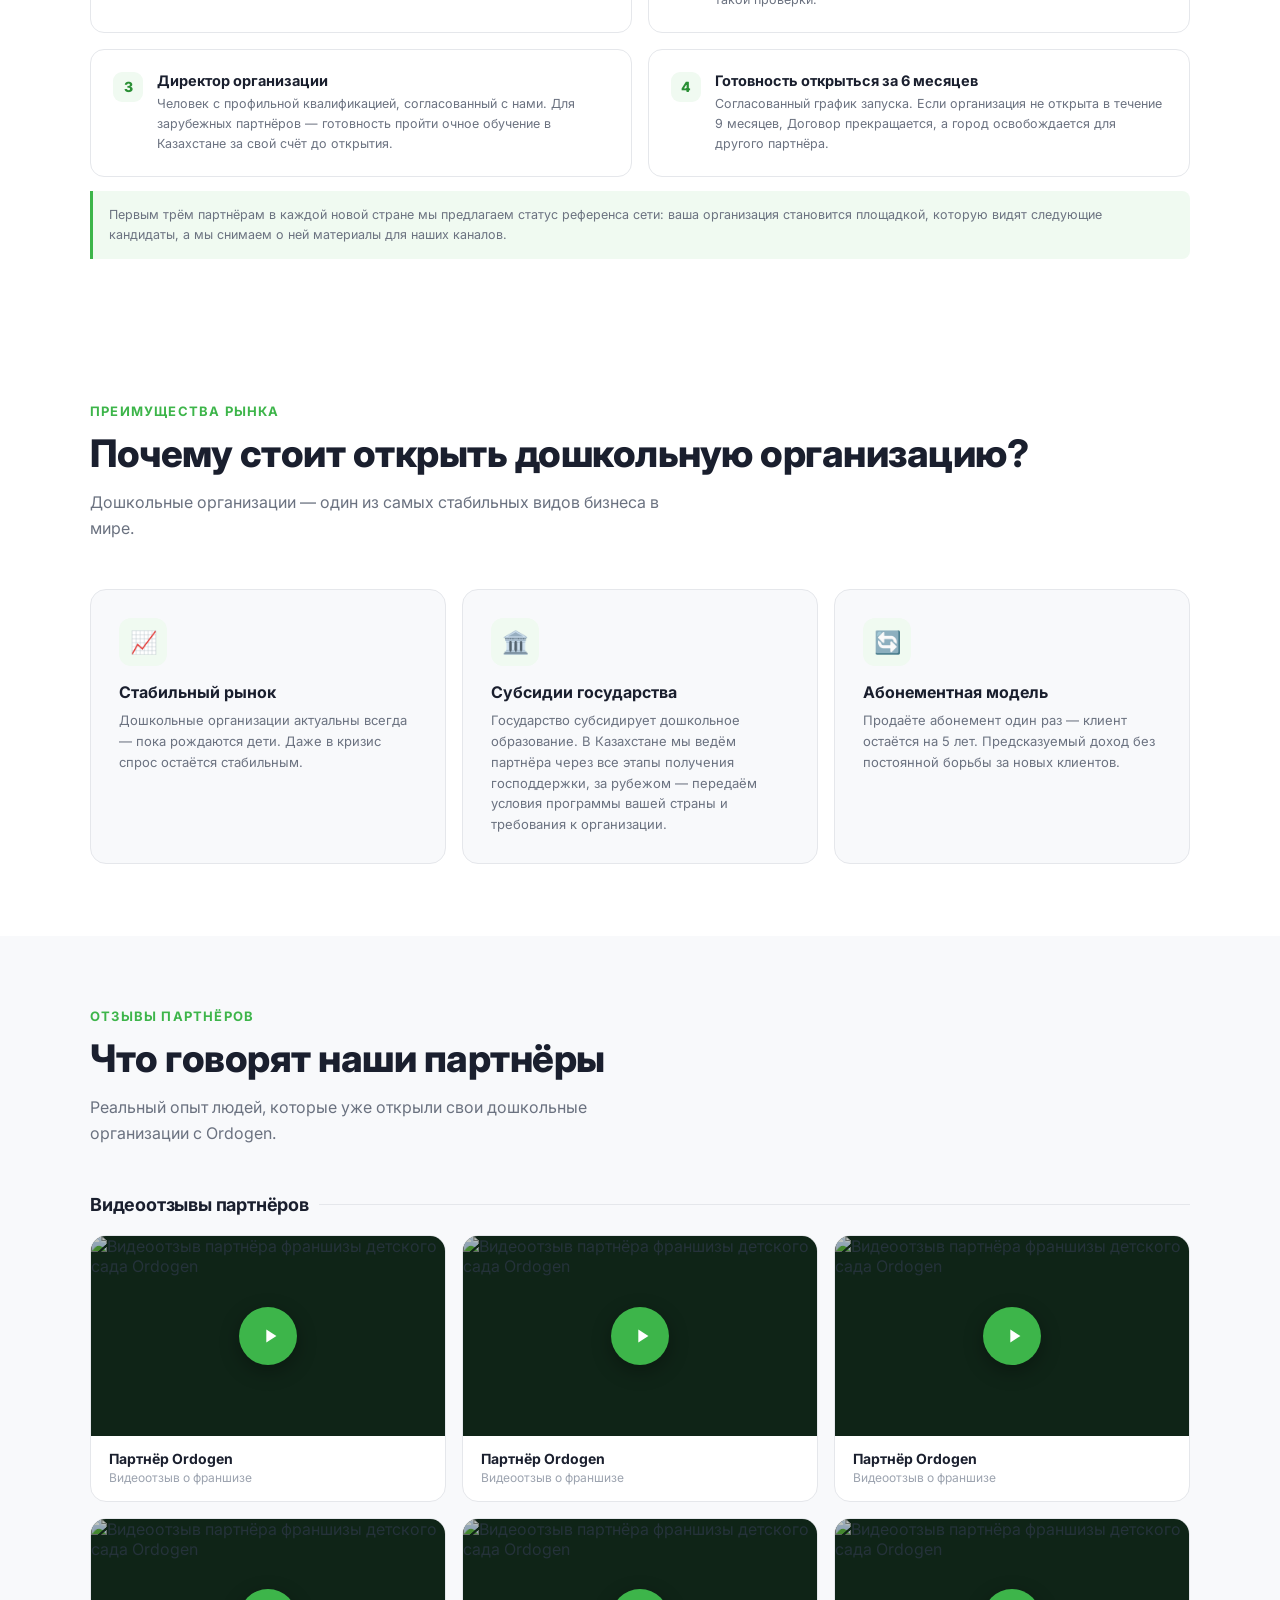
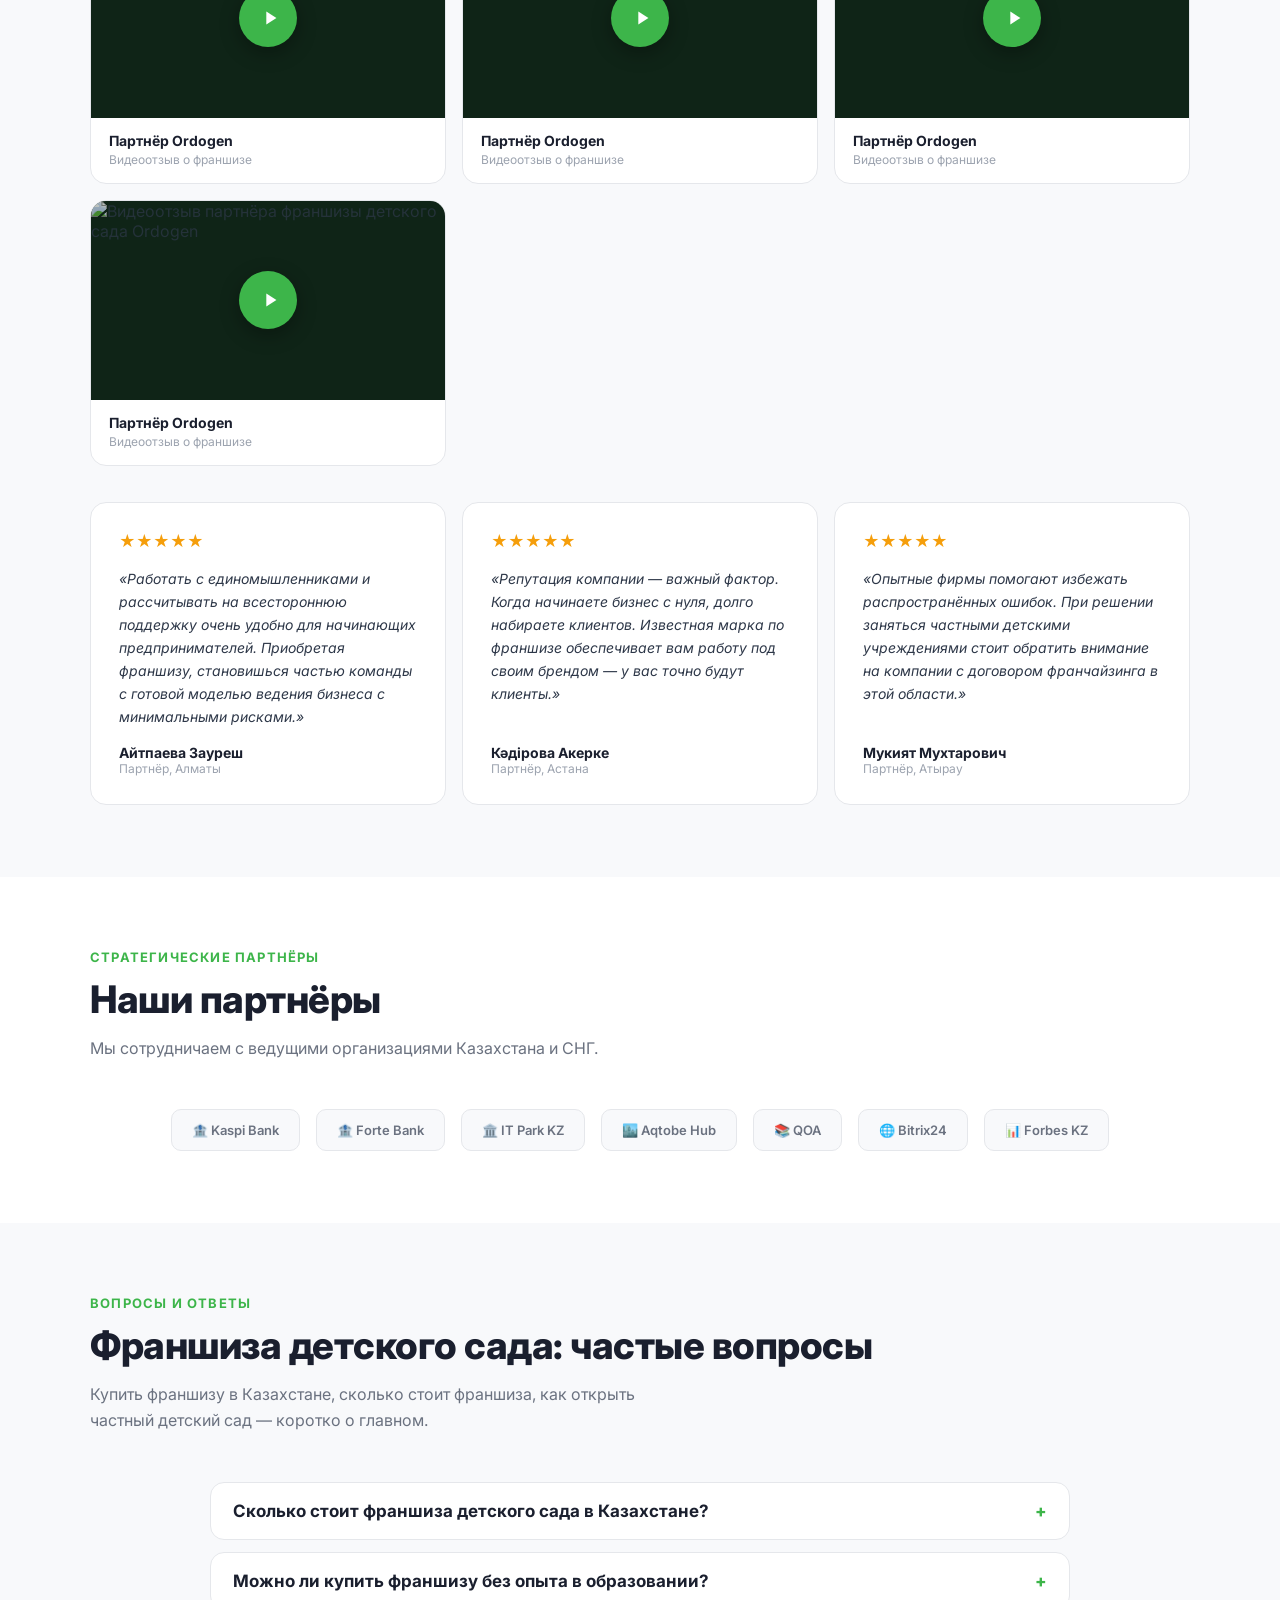
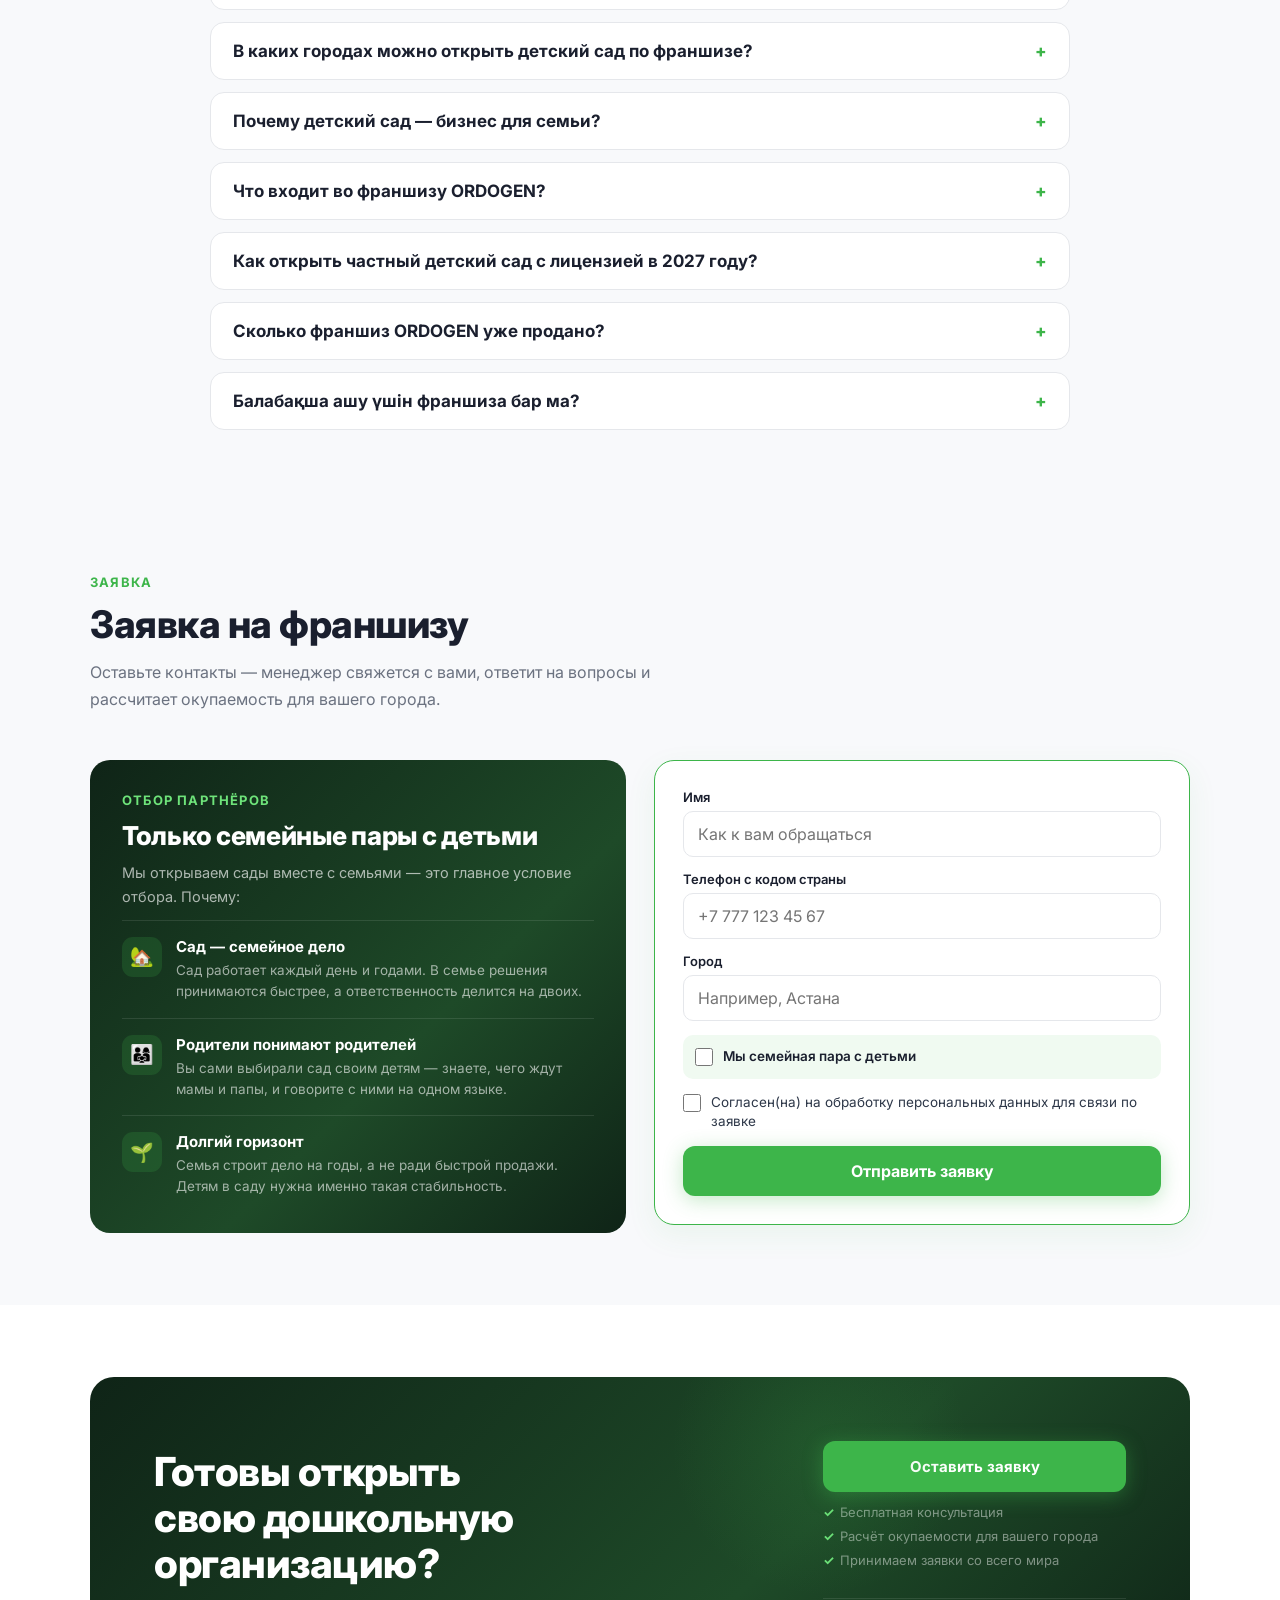
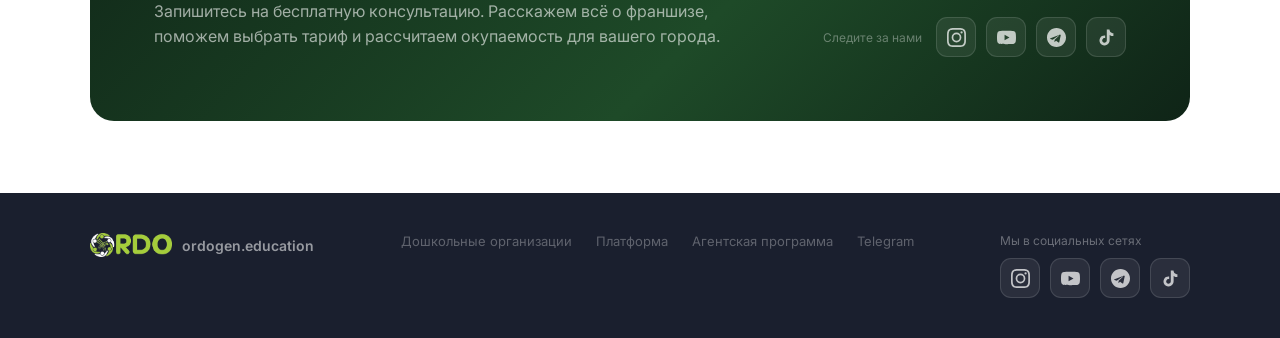
==== commit 3077cd67: "SEO: франшиза детского сада в Казахстане — title, description, H1/H2 под запросы, FAQ + JSON-LD, rob" ====
--- a/index.html
+++ b/index.html
@@ -3,8 +3,16 @@
 <head>
 <meta charset="UTF-8">
 <meta name="viewport" content="width=device-width, initial-scale=1.0">
-<title>Франшиза Ordogen — ORDO Holding</title>
-<meta name="description" content="Откройте дошкольную организацию с франшизой ORDOGEN: 60+ проданных франшиз, авторская методика, платформа ordo.education и полное сопровождение. Свободные города и районы — на карте.">
+<title>Франшиза детского сада Казахстан — ORDOGEN | Алматы, Астана</title>
+<meta name="description" content="Франшиза детского сада ORDOGEN: 60+ проданных франшиз в Казахстане и СНГ. Купить франшизу в Алматы, Астане и вашем городе — стоимость, свободные территории.">
+<meta name="keywords" content="франшиза детского сада, франшиза Казахстан, купить франшизу, франшиза Алматы, франшиза Астана, сколько стоит франшиза, франшиза для малого бизнеса, франшиза для начинающих, детские франшизы, открыть детский сад, открыть частный детский сад, балабақша франшизасы, балабақша ашу">
+<link rel="canonical" href="https://aidabintazamat.github.io/franch/">
+<meta property="og:type" content="website">
+<meta property="og:url" content="https://aidabintazamat.github.io/franch/">
+<meta property="og:title" content="Франшиза детского сада Казахстан — ORDOGEN | Алматы, Астана">
+<meta property="og:description" content="Франшиза детского сада ORDOGEN: 60+ проданных франшиз в Казахстане и СНГ. Купить франшизу в Алматы, Астане и вашем городе — стоимость, свободные территории.">
+<meta property="og:locale" content="ru_RU">
+<script type="application/ld+json">[{"@context": "https://schema.org", "@type": "Organization", "name": "ORDO Holding — ORDOGEN", "url": "https://aidabintazamat.github.io/franch/", "sameAs": ["https://www.instagram.com/ordo.gen/", "https://ordo.education"]}, {"@context": "https://schema.org", "@type": "FAQPage", "mainEntity": [{"@type": "Question", "name": "Сколько стоит франшиза детского сада в Казахстане?", "acceptedAnswer": {"@type": "Answer", "text": "Стоимость зависит от города и формата партнёрства. Цены по городам Казахстана и странам СНГ и расчёт окупаемости — в разделах «Сколько стоит франшиза детского сада в вашем городе» и «Расчёт окупаемости» на этой странице. Точный расчёт под ваш город — после заявки."}}, {"@type": "Question", "name": "Можно ли купить франшизу без опыта в образовании?", "acceptedAnswer": {"@type": "Answer", "text": "Да, франшиза подходит для начинающих. Сначала вы проходите обучение ORDOGEN, потом мы вместе подбираем помещение, команду и директора с профильной квалификацией. Методика, платформа ordo.education и сопровождение — от нас."}}, {"@type": "Question", "name": "В каких городах можно открыть детский сад по франшизе?", "acceptedAnswer": {"@type": "Answer", "text": "Сады ORDOGEN работают в Астане, Алматы, Таразе, Атырау, Косшы и других городах. Свободные районы и города — на карте «Франшиза в Алматы, Астане и других городах». Франшиза доступна по всему Казахстану и в странах СНГ."}}, {"@type": "Question", "name": "Почему детский сад — бизнес для семьи?", "acceptedAnswer": {"@type": "Answer", "text": "Сад работает каждый день и годами, решения в семье принимаются быстрее, а родители-партнёры лучше всех понимают, каким должен быть сад. Поэтому мы работаем только с семейными парами с детьми."}}, {"@type": "Question", "name": "Что входит во франшизу ORDOGEN?", "acceptedAnswer": {"@type": "Answer", "text": "Бизнес-технологии и обучение команды, помощь с помещением и ремонтом, авторская методика и готовые сценарии уроков, платформа ordo.education для управления садом, CRM и маркетинг, юридическое и методическое сопровождение — от поиска помещения до первого ребёнка."}}, {"@type": "Question", "name": "Как открыть частный детский сад с лицензией в 2027 году?", "acceptedAnswer": {"@type": "Answer", "text": "С 01.01.2027 детские сады в Казахстане работают только по лицензии. Партнёры ORDOGEN готовят документы и проходят лицензирование вместе с нашими юристами и методистами, а помещение заранее проверяется на санитарные нормы."}}, {"@type": "Question", "name": "Сколько франшиз ORDOGEN уже продано?", "acceptedAnswer": {"@type": "Answer", "text": "Продано более 60 франшиз: 60+ партнёров открыли детские сады по технологии ORDO Holding."}}, {"@type": "Question", "name": "Балабақша ашу үшін франшиза бар ма?", "acceptedAnswer": {"@type": "Answer", "text": "Иә. ORDOGEN балабақша франшизасы — дайын жүйе: оқыту, әдістеме, ordo.education платформасы және ашылғанға дейін сүйемелдеу. Тек балалы отбасылық жұптармен жұмыс істейміз."}}]}]</script>
 <link href="https://fonts.googleapis.com/css2?family=Inter:wght@300;400;500;600;700;800;900&display=swap" rel="stylesheet">
 <style>
 :root{
@@ -421,6 +429,7 @@
 @media(max-width:420px){.map-grid.sm{grid-template-columns:1fr;}}
 @media(max-width:360px){.map-grid.free{grid-template-columns:1fr;}}
 
+.faq-list{max-width:860px;margin:32px auto 0;display:flex;flex-direction:column;gap:12px}.faq-it{background:#fff;border:1px solid var(--border);border-radius:14px;padding:18px 22px}.faq-it summary{cursor:pointer;font-weight:700;font-size:17px;color:var(--dark);list-style:none}.faq-it summary::-webkit-details-marker{display:none}.faq-it summary:after{content:"+";float:right;color:var(--green);font-weight:800}.faq-it[open] summary:after{content:"–"}.faq-it p{margin-top:12px;color:var(--text);line-height:1.6;font-size:15px}
 </style>
 </head>
 <body>
@@ -457,7 +466,7 @@
 <section class="hero">
   <div class="hero-inner">
     <div class="hero-tag" data-i="hero_tag">Франшиза ORDO Holding</div>
-    <h1><span data-i="hero_h1a">Откройте дошкольную организацию</span><br><span class="green" data-i="hero_h1b">с готовой технологией</span></h1>
+    <h1><span data-i="hero_h1a">Франшиза детского сада в Казахстане</span><br><span class="green" data-i="hero_h1b">с готовой системой ORDOGEN</span></h1>
     <p class="hero-sub" data-i="hero_sub">Присоединяйтесь к международной сети дошкольных организаций ORDOGEN. Полное сопровождение — от поиска помещения до первого клиента.</p>
     <div class="hero-btns">
       <a href="#lead" class="btn-primary js-lead">
@@ -478,7 +487,7 @@
     <p style="font-size:11px;font-weight:700;letter-spacing:1.5px;text-transform:uppercase;color:#9ca3af;margin-bottom:14px;text-align:center;" data-i="brands_label">Бренды под управлением ORDO Holding</p>
     <div style="display:flex;align-items:center;justify-content:center;gap:40px;flex-wrap:wrap;">
       <a href="https://ordogen.education" target="_blank" style="text-decoration:none;display:flex;flex-direction:column;align-items:center;gap:5px;opacity:.85;transition:opacity .2s;" onmouseover="this.style.opacity=1" onmouseout="this.style.opacity=.85">
-        <img src="[data-uri]" alt="ORDOGEN" style="height:40px;width:auto;max-width:200px;object-fit:contain;display:block;">
+        <img src="[data-uri]" alt="Франшиза детского сада ORDOGEN" style="height:40px;width:auto;max-width:200px;object-fit:contain;display:block;">
         <span style="font-size:10px;color:#9ca3af;font-weight:500;" data-i="brand1_sub">Дошкольная организация</span>
       </a>
       <div style="width:1px;height:44px;background:#e5e7eb;"></div>
@@ -488,7 +497,7 @@
       </a>
       <div style="width:1px;height:44px;background:#e5e7eb;"></div>
       <a href="#" style="text-decoration:none;display:flex;flex-direction:column;align-items:center;gap:5px;opacity:.85;transition:opacity .2s;" onmouseover="this.style.opacity=1" onmouseout="this.style.opacity=.85">
-        <img src="[data-uri]" alt="ORDOTEN" style="height:40px;width:auto;max-width:200px;object-fit:contain;display:block;">
+        <img src="[data-uri]